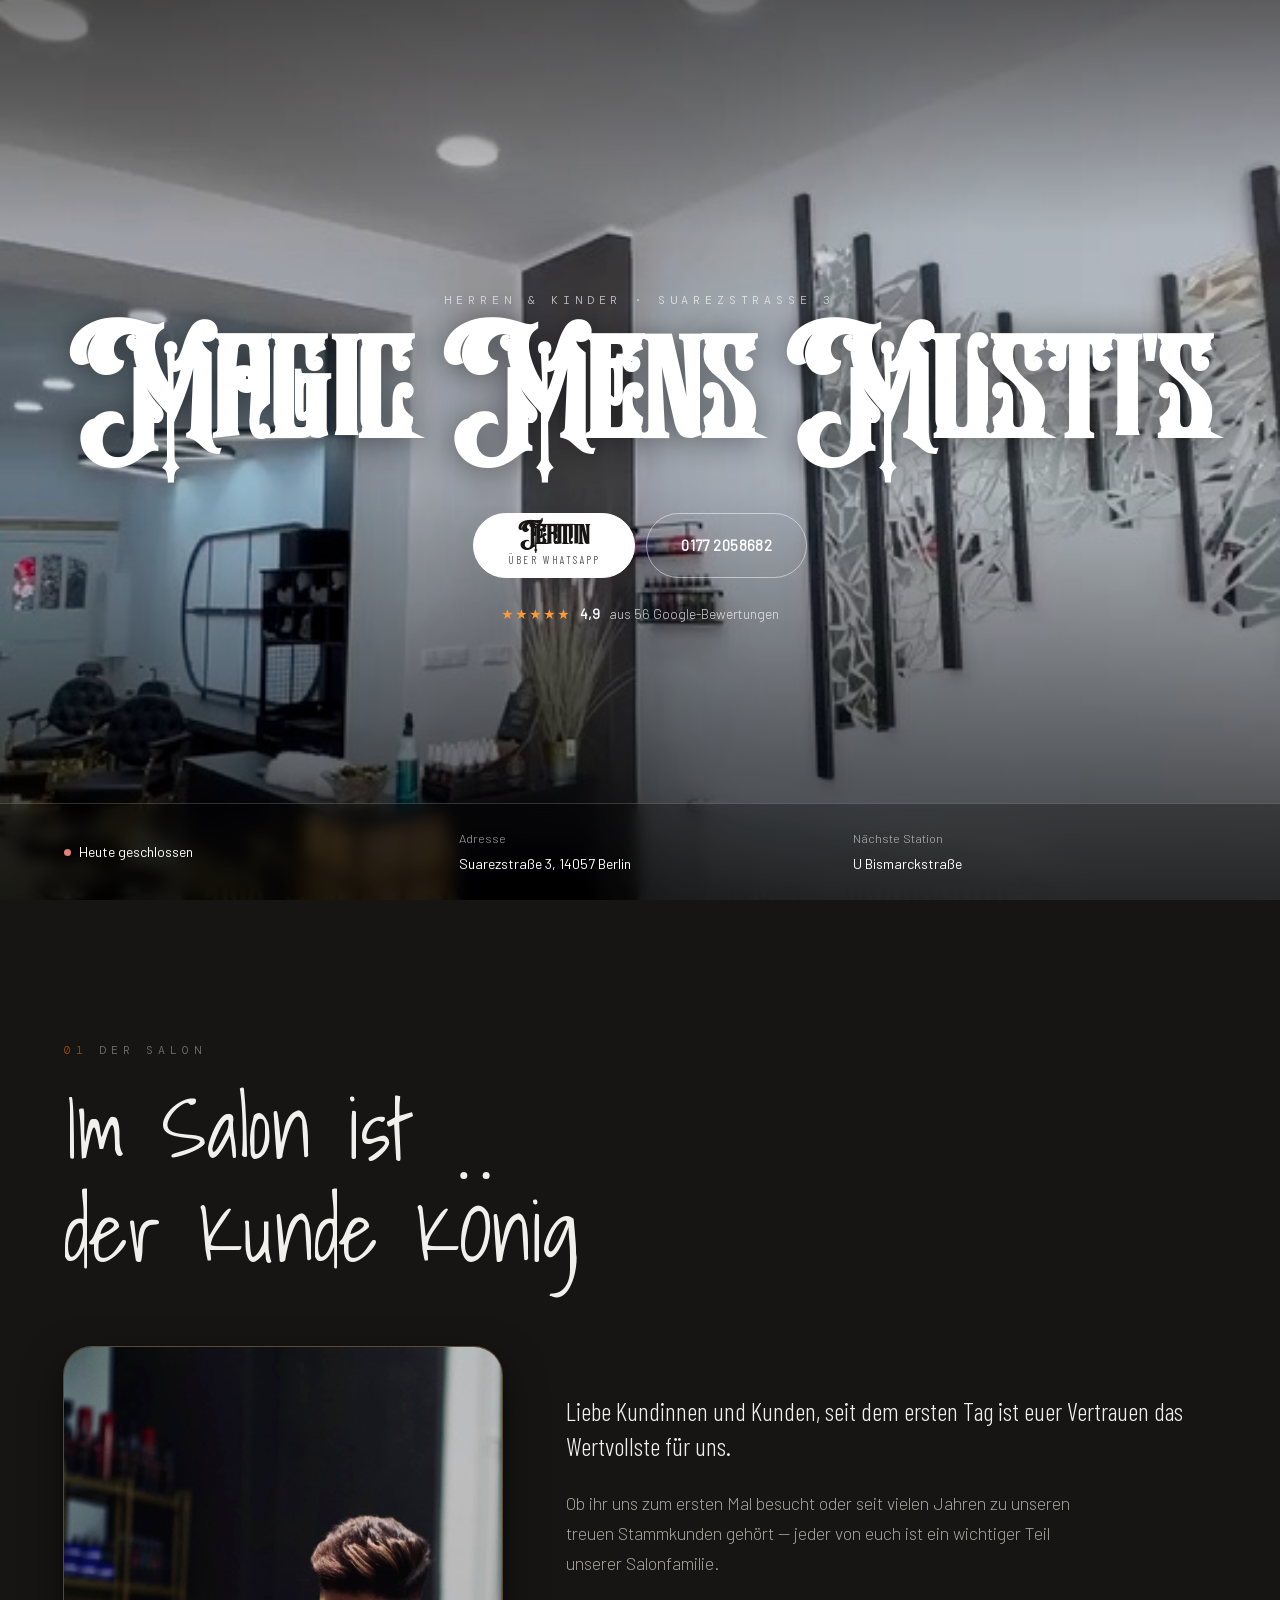
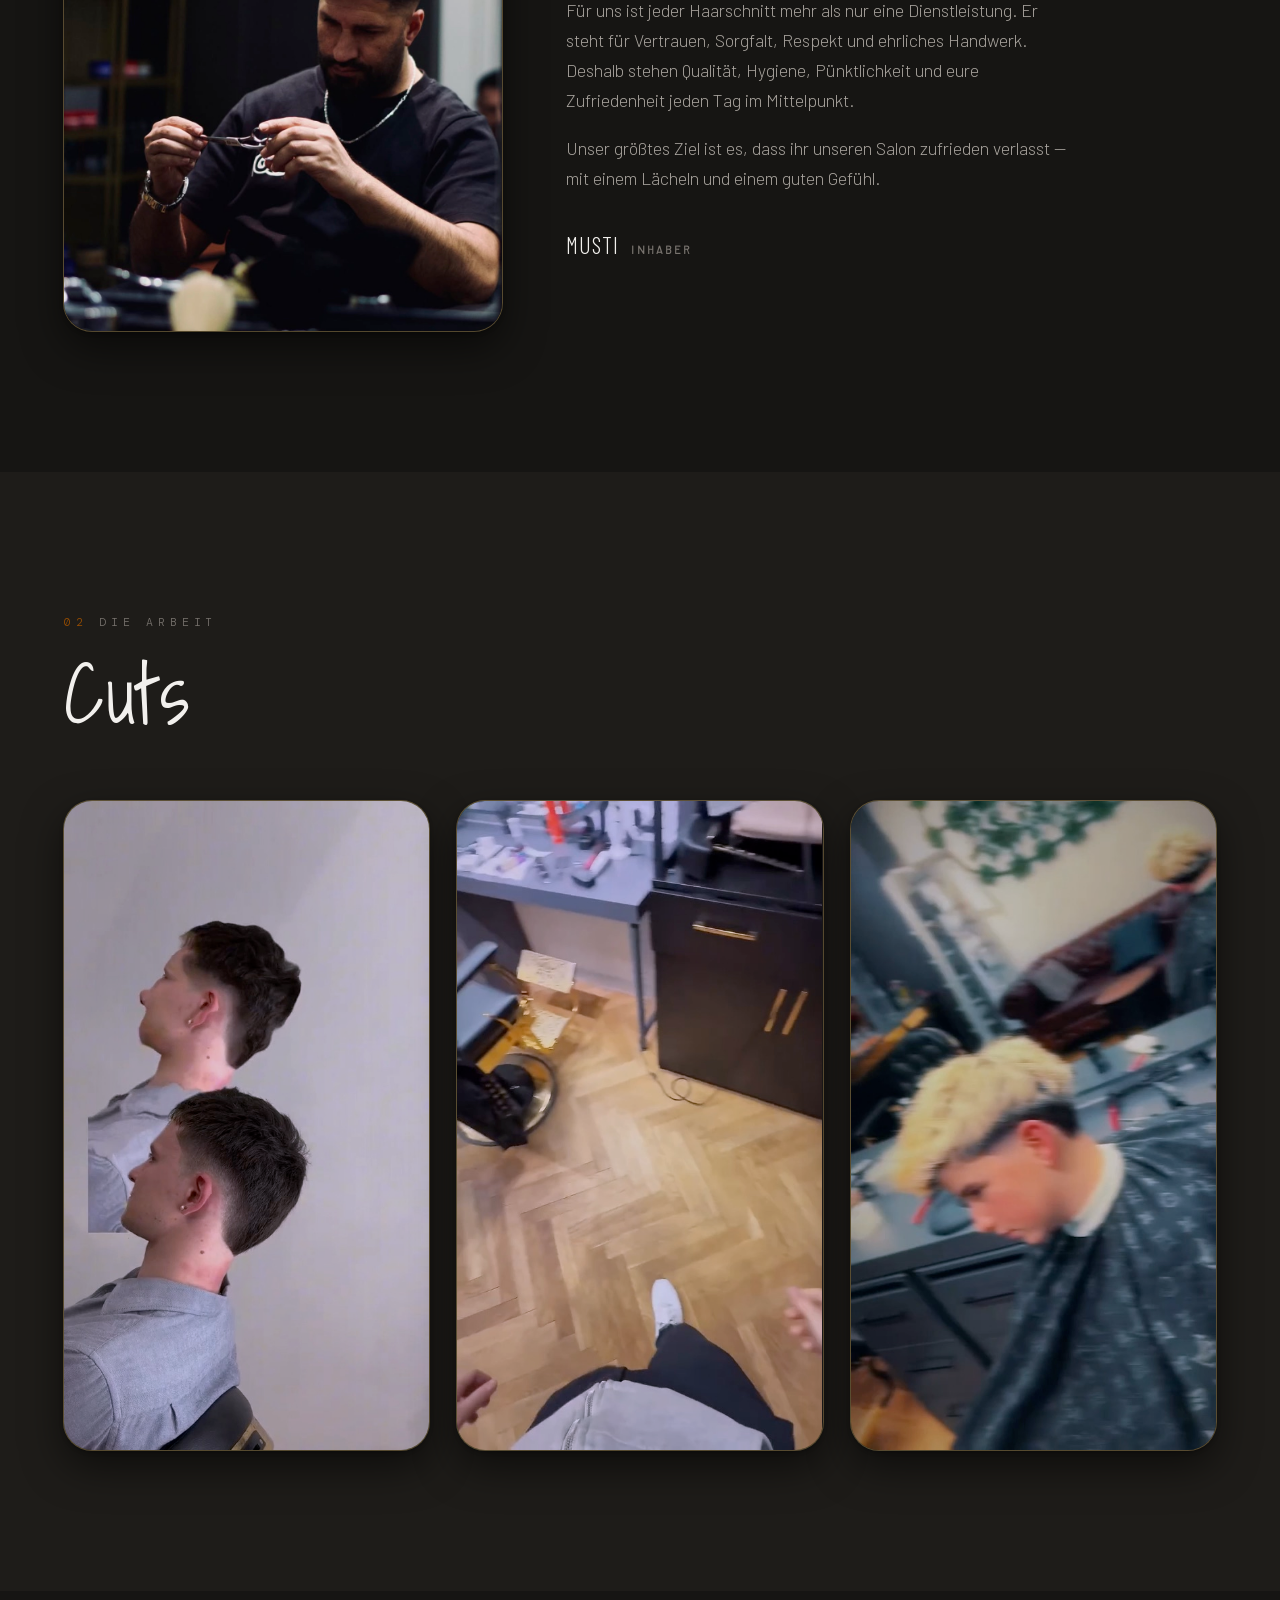
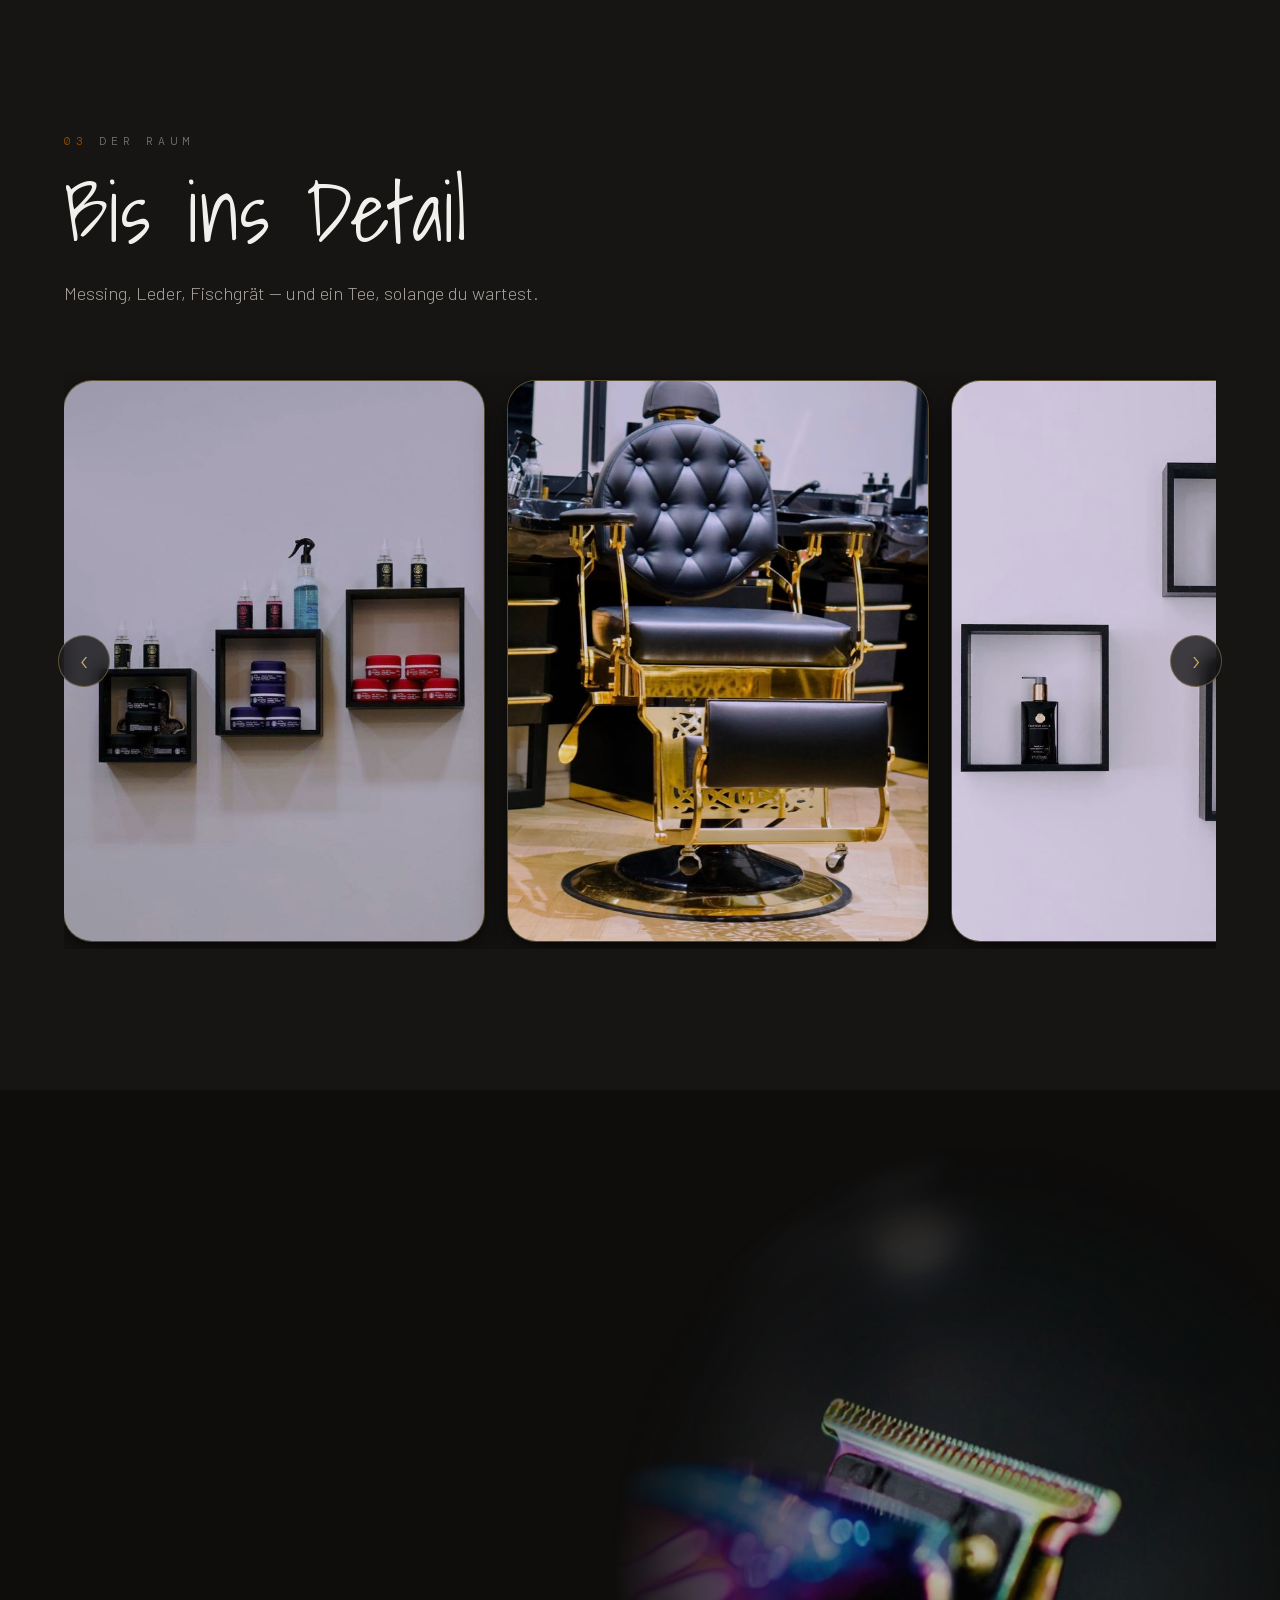
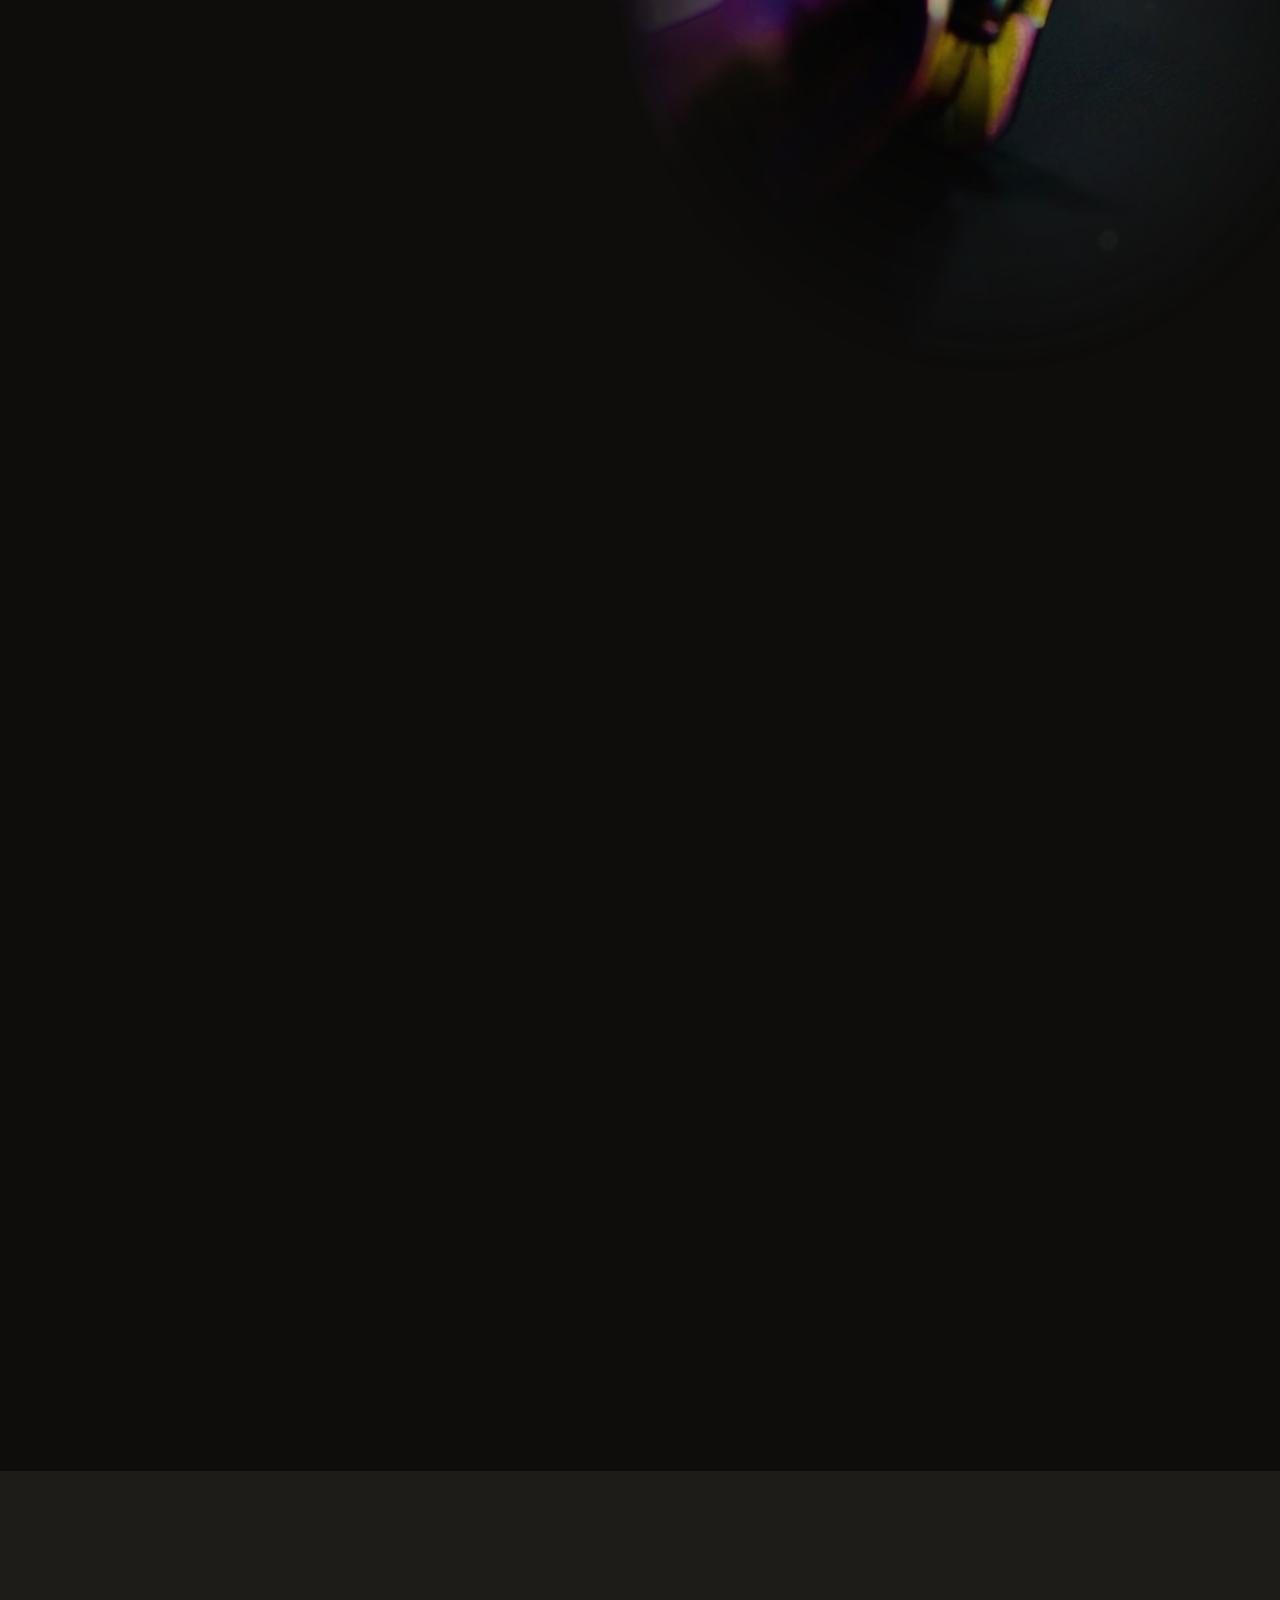
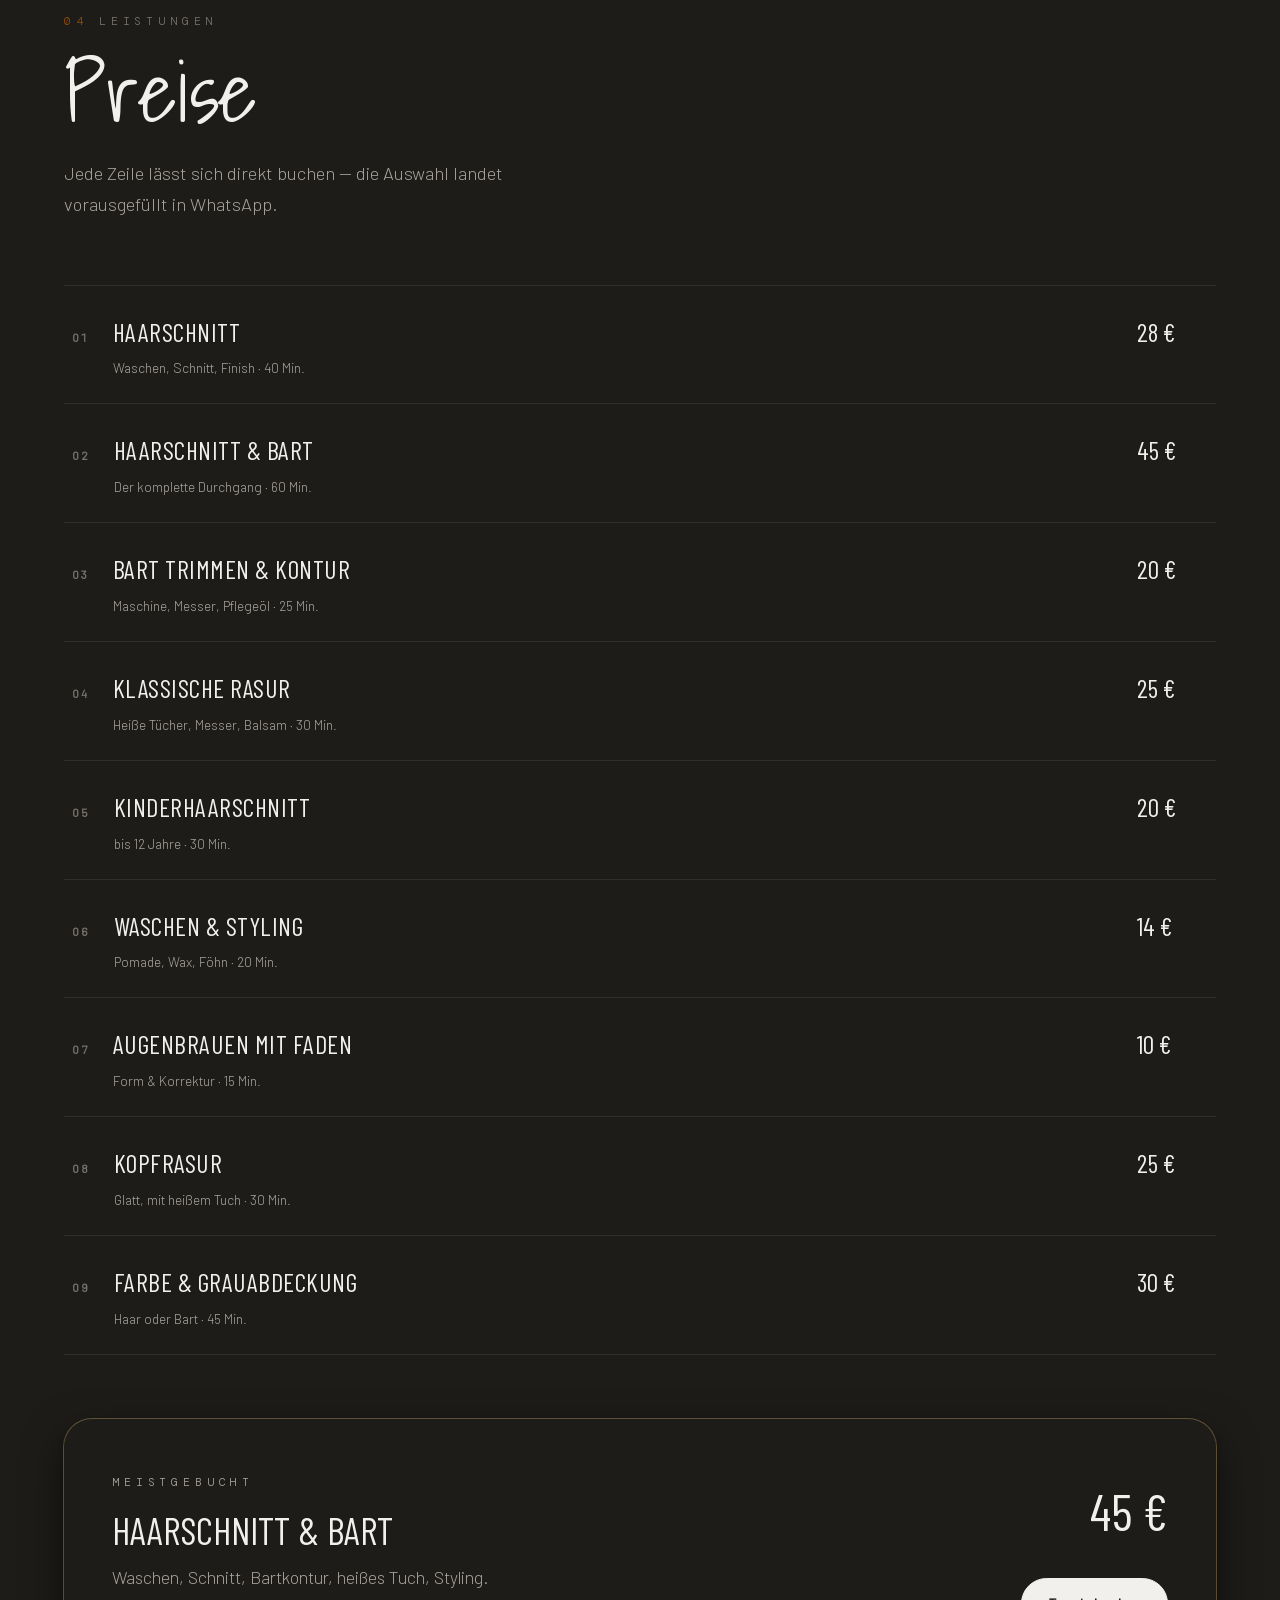
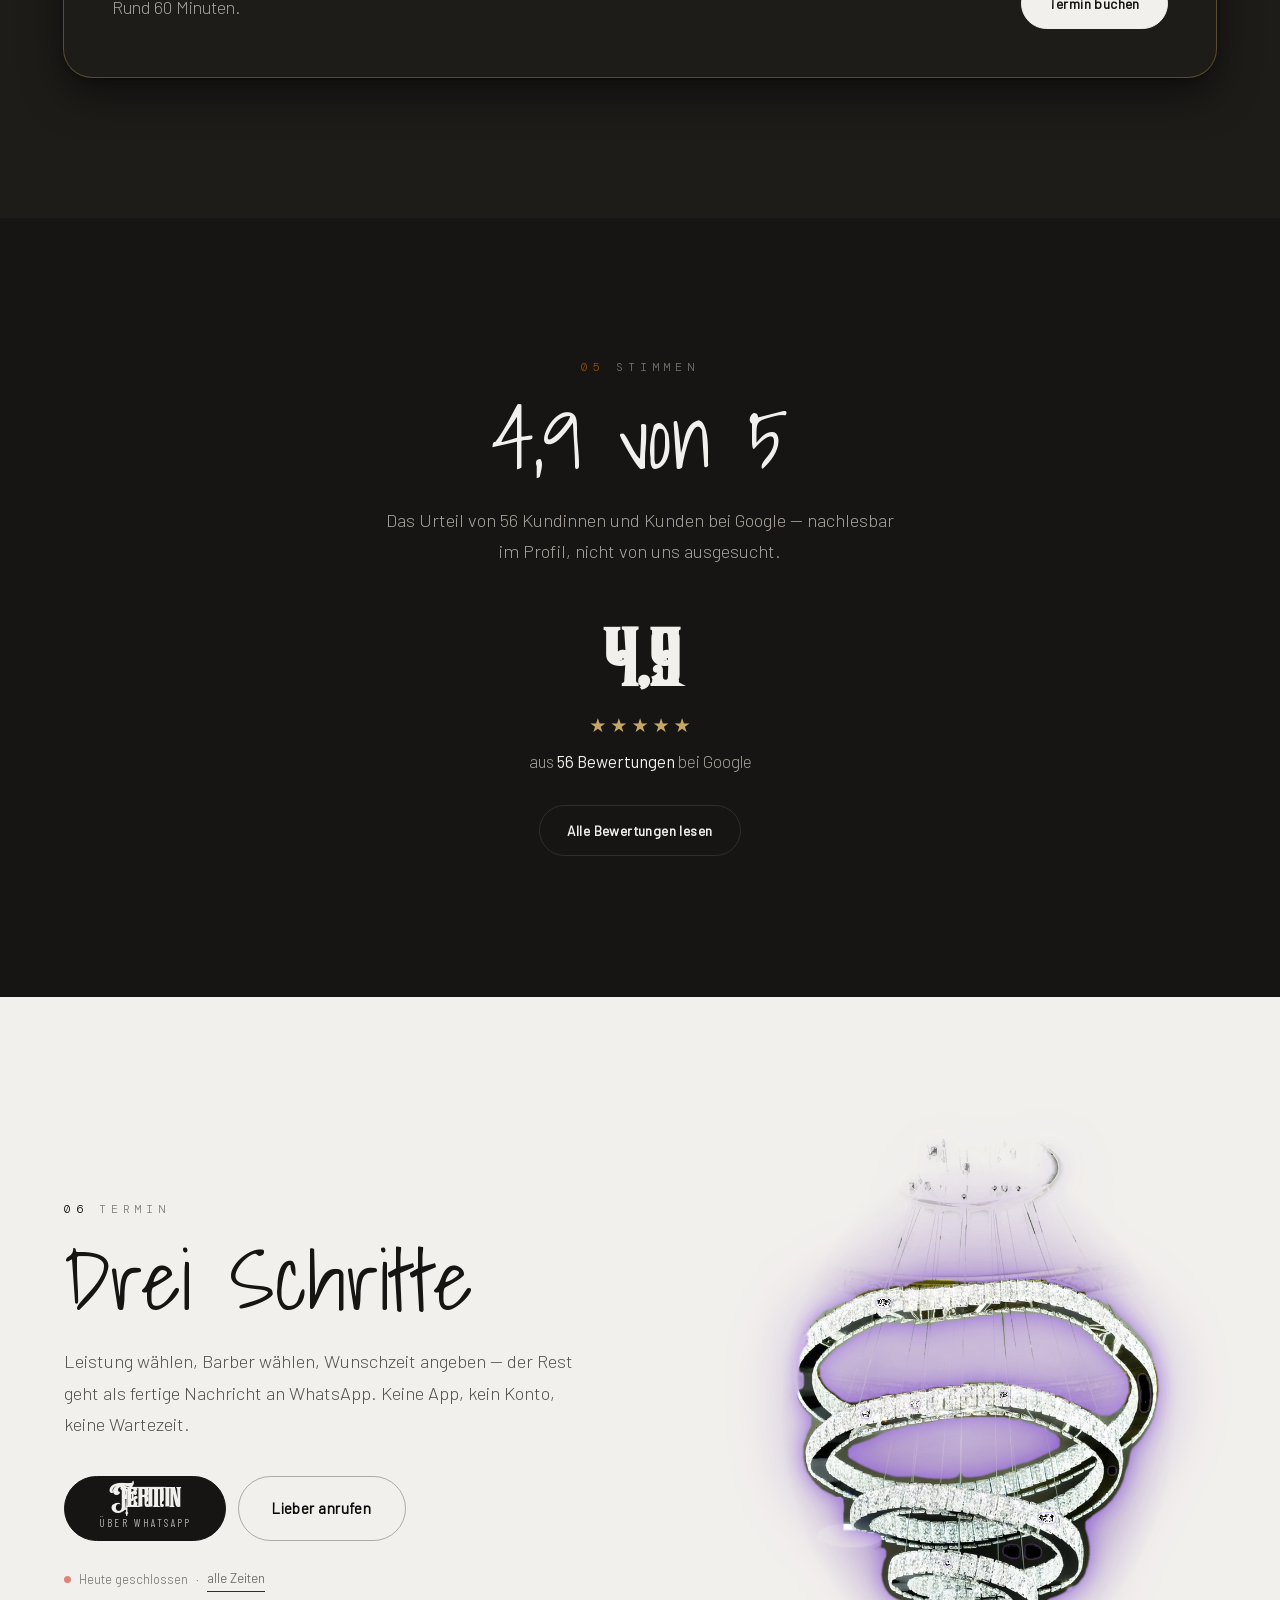
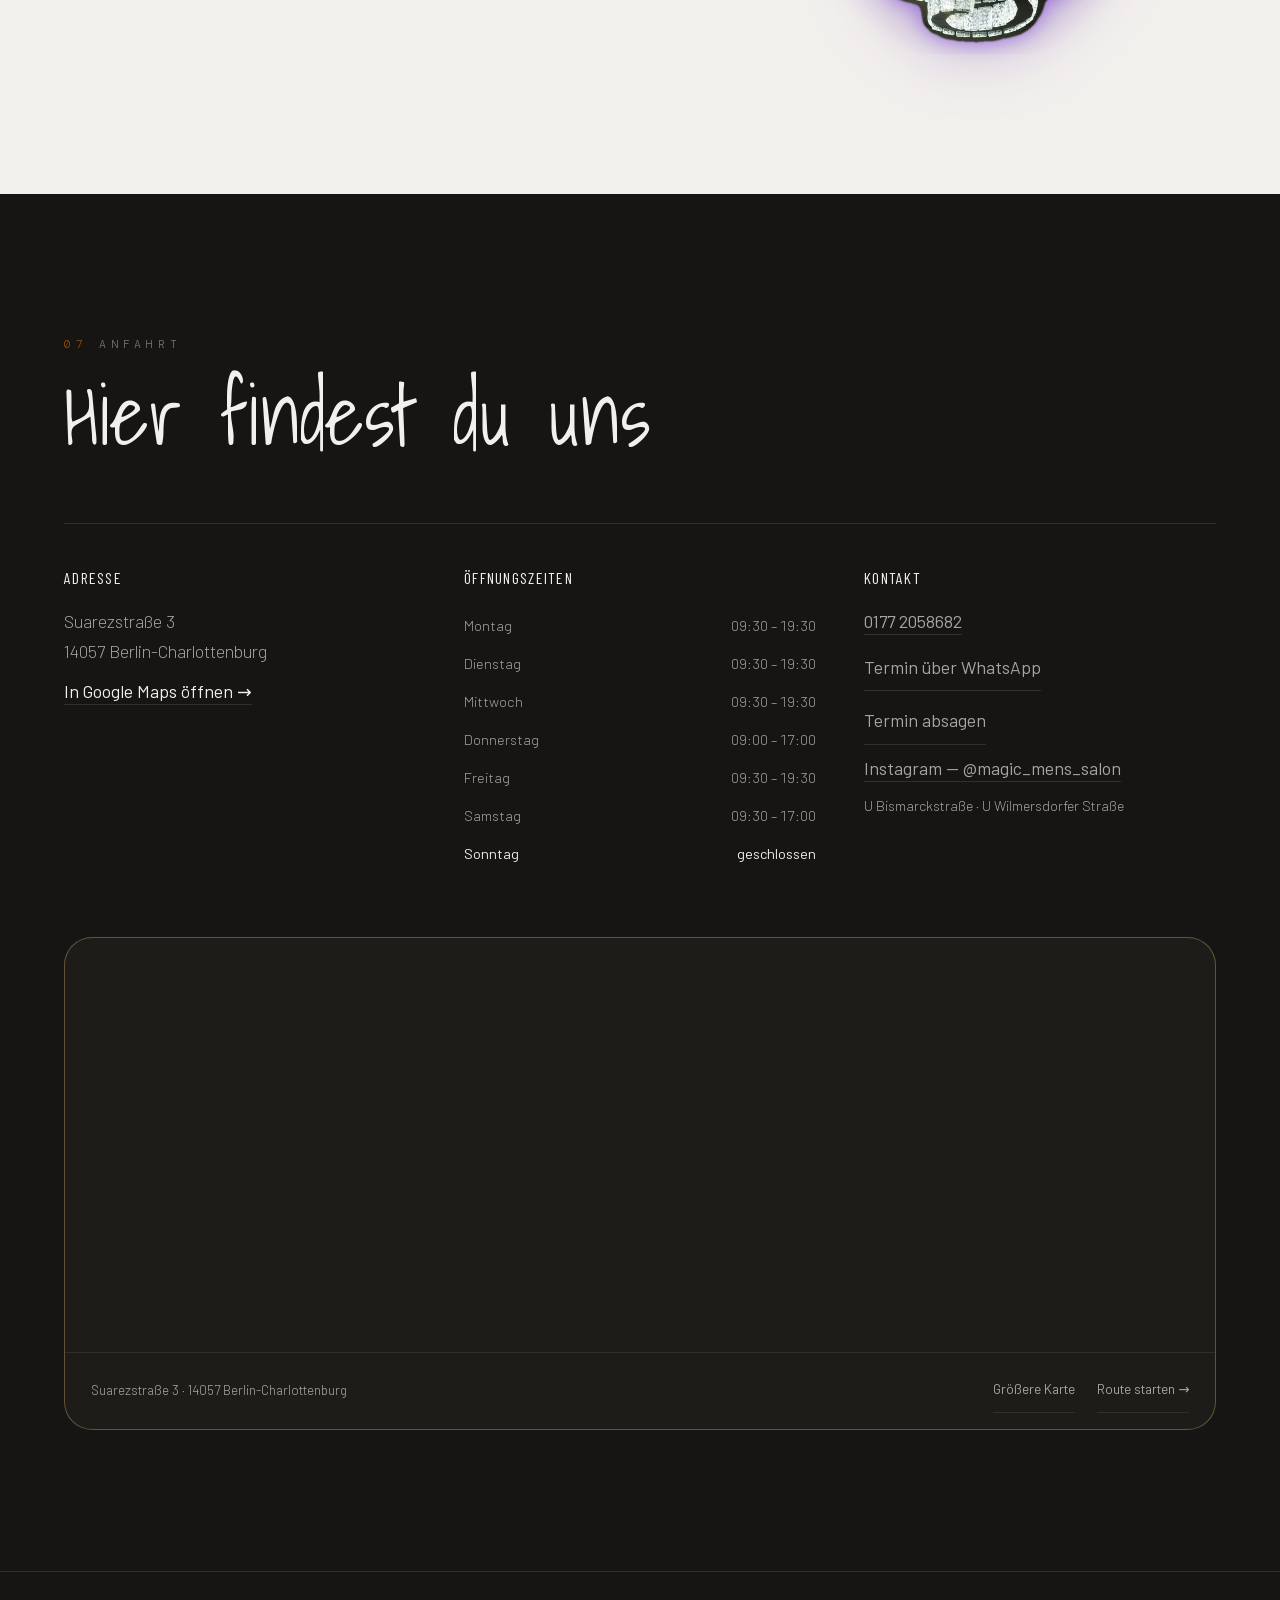
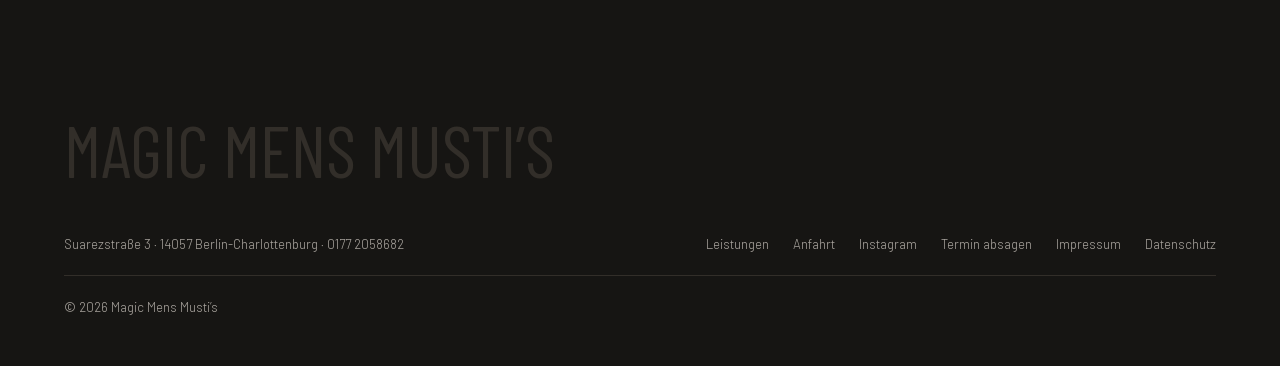
==== index.html @ e6904df5 "Stimmen: kaputtes div repariert, Bewertung kleiner und mittig Co-Authored-By: Claude Opus 5 <noreply" ====
<!DOCTYPE html>
<html lang="de">
<head>
<meta charset="utf-8">
<meta name="viewport" content="width=device-width, initial-scale=1, viewport-fit=cover">
<title>Magic Mens Musti's — Barbershop in Berlin-Charlottenburg | Haarschnitt, Bart, Rasur</title>
<meta name="description" content="Magic Mens Musti's, Suarezstraße 3 in Berlin-Charlottenburg. Haarschnitt, Bartpflege, klassische Rasur. 4,9 Sterne bei Google. Termin direkt über WhatsApp.">
<meta name="theme-color" content="#161513">

<meta property="og:type" content="business.business">
<meta property="og:locale" content="de_DE">
<meta property="og:title" content="Magic Mens Musti's — Barbershop in Berlin-Charlottenburg">
<meta property="og:description" content="Haarschnitt, Bart, Rasur. Suarezstraße 3, Charlottenburg. Termin über WhatsApp.">
<meta property="og:image" content="img/salon-02.jpg">
<meta name="twitter:card" content="summary_large_image">

<link rel="preload" as="image" href="img/poster-hero.jpg" fetchpriority="high">
<link rel="preload" as="font" type="font/woff2" href="fonts/barlow-300-latin.woff2" crossorigin>
<link rel="preload" as="font" type="font/woff2" href="fonts/shadows-into-light-400-latin.woff2" crossorigin>
<link rel="stylesheet" href="style.css">

<!--
  ══════════════════════════════════════════════════════════════════════
  ANPASSEN  →  alles Inhaltliche steckt gebündelt in  script.js  oben:
  · TEAM     — Mitarbeiter + WhatsApp-Nummern  (Kern der Terminbuchung)
  · SERVICES — Leistungen, Dauer, Preise
  · SHOP     — Adresse, Öffnungszeiten
  Verifiziert: Telefon 0177 2058682 · Suarezstraße 3, 14057 Berlin
  · Schließt laut Google um 19:30 · 4,9 ★ aus 56 Bewertungen
  ══════════════════════════════════════════════════════════════════════
-->
</head>
<body>
<a class="skip" href="#salon">Zum Inhalt springen</a>

<!-- ═══ HEADER ═══ -->
<header class="hdr" id="hdr">
  <a class="hdr__brand" href="#top" aria-label="Magic Mens Musti&rsquo;s — zum Seitenanfang">
    <img src="logo.png" alt="" width="685" height="201" fetchpriority="high" decoding="async">
  </a>
  <nav class="hdr__nav" aria-label="Hauptnavigation">
    <a href="#salon">Salon</a>
    <a href="#arbeit">Arbeit</a>
    <a href="#leistungen">Leistungen</a>
    <a href="#stimmen">Stimmen</a>
    <a href="#anfahrt">Anfahrt</a>
  </nav>
  <button class="btn btn--sm hdr__cta" data-book>Termin</button>
  <button class="burger" id="burger" aria-expanded="false" aria-controls="mnav" aria-label="Menü öffnen">
    <span></span><span></span>
  </button>
</header>

<!-- ═══ MOBILE NAV ═══ -->
<div class="mnav" id="mnav" hidden>
  <nav aria-label="Mobile Navigation">
    <a href="#salon"><i>01</i>Der Salon</a>
    <a href="#arbeit"><i>02</i>Die Arbeit</a>
    <a href="#raum"><i>03</i>Der Raum</a>
    <a href="#leistungen"><i>04</i>Leistungen</a>
    <a href="#stimmen"><i>05</i>Stimmen</a>
    <a href="#anfahrt"><i>06</i>Anfahrt</a>
  </nav>
  <div class="mnav__foot">
    <button class="btn btn--full btn--display" data-book><span class="btn__wort">Termin</span><span class="btn__sub">über WhatsApp</span></button>
    <p><a href="tel:+491772058682">0177 2058682</a> · Suarezstraße 3</p>
  </div>
</div>

<main id="top">

<!-- ══════════ HERO ══════════ -->
<section class="hero" id="hero">
  <div class="hero__txt">
    <!-- Das Schild sitzt jetzt oben links im Header. Die H1 steht in
         Kingstone gemischt gesetzt — der Schnitt hat echte Kleinbuchstaben. -->
    <p class="eyebrow">Herren &amp; Kinder · Suarezstraße 3</p>
    <h1 class="hero__h1">Magic Mens Musti's</h1>
    <div class="hero__cta">
      <button class="btn btn--lg btn--display" data-book><span class="btn__wort">Termin</span><span class="btn__sub">über WhatsApp</span></button>
      <a class="btn btn--ghost btn--lg" href="tel:+491772058682">0177 2058682</a>
    </div>
    <p class="proof">
      <span class="stars" aria-hidden="true">★★★★★</span>
      <strong>4,9</strong> aus 56 Google-Bewertungen
    </p>
  </div>

  <figure class="hero__media">
    <!-- Kein autoplay, kein preload im Markup: das Skript entscheidet nach
         Verbindungsqualität, ob das Video überhaupt geladen wird. Bis dahin
         steht das Standbild — das ist auf dem Handy sofort da. -->
    <video
      poster="img/poster-hero.jpg"
      muted loop playsinline preload="none" data-herovideo
      aria-label="Blick in den Salon: Messing, schwarze Fronten, Fischgrätboden">
      <source src="media/interieur.mp4" type="video/mp4">
    </video>
  </figure>

  <div class="hero__bar">
    <div class="bar__i">
      <span class="dot" data-status-dot></span>
      <strong data-status-text>Öffnungszeiten prüfen</strong>
    </div>
    <div class="bar__i"><span>Adresse</span><strong>Suarezstraße 3, 14057 Berlin</strong></div>
    <div class="bar__i"><span>Nächste Station</span><strong>U Bismarckstraße</strong></div>
  </div>
</section>

<!-- ══════════ 01 · DER SALON — Ansprache des Inhabers ══════════ -->
<section class="sec" id="salon">
  <div class="sec__head">
    <p class="eyebrow"><i>01</i> Der Salon</p>
    <h2 class="h2 h2--uml" aria-label="Im Salon ist der Kunde König">
      Im Salon ist<br>der Kunde K<span class="uml">O</span>nig
    </h2>
  </div>

  <div class="welcome">
    <figure class="welcome__img frame">
      <img src="img/musti.jpg" alt="Musti, Inhaber von Magic Mens Musti's, konzentriert bei der Arbeit" width="1087" height="1446" loading="lazy" decoding="async">
    </figure>

    <div class="welcome__txt">
      <p class="welcome__opener">
        Liebe Kundinnen und Kunden, seit dem ersten Tag ist euer Vertrauen
        das Wertvollste für uns.
      </p>
      <p>
        Ob ihr uns zum ersten Mal besucht oder seit vielen Jahren zu unseren treuen
        Stammkunden gehört — jeder von euch ist ein wichtiger Teil unserer Salonfamilie.
      </p>
      <p>
        Für uns ist jeder Haarschnitt mehr als nur eine Dienstleistung. Er steht für
        Vertrauen, Sorgfalt, Respekt und ehrliches Handwerk. Deshalb stehen Qualität,
        Hygiene, Pünktlichkeit und eure Zufriedenheit jeden Tag im Mittelpunkt.
      </p>
      <p>
        Unser größtes Ziel ist es, dass ihr unseren Salon zufrieden verlasst —
        mit einem Lächeln und einem guten Gefühl.
      </p>
      <p class="sign">Musti <span>Inhaber</span></p>
    </div>
  </div>
</section>

<!-- ══════════ 02 · DIE ARBEIT — Videos sprechen für sich ══════════ -->
<section class="sec sec--tint" id="arbeit">
  <div class="sec__head">
    <p class="eyebrow"><i>02</i> Die Arbeit</p>
    <h2 class="h2">Cuts</h2>
  </div>

  <div class="films">
    <figure class="film frame">
      <video poster="img/poster-cut1.jpg" muted loop playsinline preload="none" data-lazyvideo
             aria-label="Fertiger Schnitt, Seitenansicht">
        <source src="media/vidd1.mp4" type="video/mp4">
      </video>
    </figure>
    <figure class="film frame">
      <video poster="img/poster-cut2.jpg" muted loop playsinline preload="none" data-lazyvideo
             aria-label="Schnitt und Styling im Salon">
        <source src="media/musti-2.mp4" type="video/mp4">
      </video>
    </figure>
    <figure class="film frame">
      <video poster="img/poster-cut3.jpg" muted loop playsinline preload="none" data-lazyvideo
             aria-label="Blondierter Crop, fertig gestylt">
        <source src="media/work.mp4" type="video/mp4">
      </video>
    </figure>
  </div>
</section>

<!-- ══════════ 03 · DER RAUM — Bilder gesetzt, nicht gerastert ══════════ -->
<section class="sec" id="raum">
  <div class="sec__head">
    <p class="eyebrow"><i>03</i> Der Raum</p>
    <h2 class="h2">Bis ins Detail</h2>
    <p class="lead">Messing, Leder, Fischgrät — und ein Tee, solange du wartest.</p>
  </div>

  <!-- Karussell statt Collage: waagerecht, mit Scroll-Snap. Auf dem Handy
       wischt man einfach, am Rechner führen die beiden Pfeile. Die Technik
       ist natives Scrollen — kein Fremdcode, kein Ruckeln, und Tastatur
       sowie Trackpad funktionieren von allein. -->
  <div class="carousel">
    <div class="carousel__track" id="raumTrack" tabindex="0"
         role="group" aria-label="Bilder aus dem Salon, waagerecht scrollbar">
      <figure class="slide frame">
        <img src="img/regal-bunt-sm.jpg" data-full="img/regal-bunt.jpg" alt="Drei schwarze Wandregale mit Haarwachs in Rot, Violett und Schwarz" width="728" height="971" loading="lazy" decoding="async">
      </figure>
      <figure class="slide frame">
        <img src="img/stuhl-sm.jpg" data-full="img/stuhl.jpg" alt="Barberstuhl aus schwarzem Chesterfield-Leder auf poliertem Messinggestell" width="1066" height="1493" loading="lazy" decoding="async">
      </figure>
      <figure class="slide frame">
        <img src="img/regal-ruhig-sm.jpg" data-full="img/regal-ruhig.jpg" alt="Drei schwarze Wandregale mit je einem Pflegeprodukt vor weißer Wand" width="1100" height="1467" loading="lazy" decoding="async">
      </figure>
      <figure class="slide frame">
        <img src="img/lampe-sm.jpg" data-full="img/lampe.jpg" alt="Kristallleuchter in vier Ringen unter goldgerahmter Deckenrosette" width="1146" height="1461" loading="lazy" decoding="async">
      </figure>
      <figure class="slide frame">
        <img src="img/salon-02-sm.jpg" data-full="img/salon-02.jpg" alt="Der Salon in ganzer Länge: goldene Stühle, schwarze Fronten, Fischgrätboden" width="1812" height="909" loading="lazy" decoding="async">
      </figure>
      <figure class="slide frame">
        <img src="img/trimmer-sm.jpg" data-full="img/trimmer.jpg" alt="Trimmer in Regenbogen-Finish auf schwarzer Ablage" width="1142" height="1435" loading="lazy" decoding="async">
      </figure>
      <figure class="slide frame">
        <img src="img/cologne-sm.jpg" data-full="img/cologne.jpg" alt="Barber-Colognes in Reihe auf einem Messingregal" width="720" height="1122" loading="lazy" decoding="async">
      </figure>
      <figure class="slide frame">
        <img src="img/zubehoer-sm.jpg" data-full="img/zubehoer.jpg" alt="Schwarzer Raumduft Black Oudh auf dem Messingtresen" width="734" height="1120" loading="lazy" decoding="async">
      </figure>
    </div>
    <button class="carousel__nav carousel__nav--prev" data-slide="-1" aria-label="Vorheriges Bild">&#8249;</button>
    <button class="carousel__nav carousel__nav--next" data-slide="1" aria-label="Nächstes Bild">&#8250;</button>
  </div>
</section>

<!-- ══════════ SALONFAMILIE — Text scrollt über den Trimmer ══════════ -->
<section class="sec sec--schicht" id="familie" aria-label="Unsere Salonfamilie">
  <!-- Hintergrund-Ebene: bleibt stehen, der Text scrollt darüber.
       Erst der ganze Trimmer, weiter unten blendet die Nahaufnahme der
       Klinge ein. -->
  <div class="schicht" aria-hidden="true">
    <div class="schicht__bild" data-schicht>
      <img class="schicht__a" src="img/trimmer-sm.jpg" alt="" width="716" height="900" loading="lazy" decoding="async">
      <img class="schicht__b" src="img/trimmer2-sm.jpg" alt="" width="752" height="900" loading="lazy" decoding="async">
    </div>
  </div>
  <div class="familie">
    <p class="familie__satz" data-reveal>
      Ob ihr uns zum ersten Mal besucht oder seit vielen Jahren zu unseren
      treuen Stammkunden gehört — jeder von euch ist ein wichtiger Teil
      unserer Salonfamilie.
    </p>
    <p class="familie__satz" data-reveal>
      Für uns ist jeder Haarschnitt mehr als nur eine Dienstleistung. Er steht
      für Vertrauen, Sorgfalt, Respekt und ehrliches Handwerk. Deshalb stehen
      Qualität, Hygiene, Pünktlichkeit und eure Zufriedenheit jeden Tag im
      Mittelpunkt.
    </p>
    <p class="familie__satz familie__satz--schluss" data-reveal>
      Unser größtes Ziel ist es, dass ihr unseren Salon zufrieden verlasst —
      <em>mit einem Lächeln und einem guten Gefühl.</em>
    </p>
  </div>
</section>

<!-- ══════════ 04 · LEISTUNGEN & PREISE ══════════ -->
<section class="sec sec--tint" id="leistungen">
  <div class="sec__head">
    <p class="eyebrow"><i>04</i> Leistungen</p>
    <h2 class="h2">Preise</h2>
    <p class="lead">
      Jede Zeile lässt sich direkt buchen — die Auswahl landet vorausgefüllt in WhatsApp.
      <!-- [ANPASSEN] Preise + Dauer in script.js → SERVICES abgleichen -->
    </p>
  </div>

  <ol class="price" id="priceList"><!-- aus script.js → SERVICES --></ol>

  <div class="combo frame">
    <div class="combo__txt">
      <p class="eyebrow">Meistgebucht</p>
      <h3 class="combo__t">Haarschnitt &amp; Bart</h3>
      <p>Waschen, Schnitt, Bartkontur, heißes Tuch, Styling. Rund 60 Minuten.</p>
    </div>
    <div class="combo__side">
      <span class="combo__p">45&nbsp;€</span>
      <button class="btn" data-book data-service="kombi">Termin buchen</button>
    </div>
  </div>
</section>

<!-- ══════════ 05 · STIMMEN ══════════ -->
<section class="sec" id="stimmen">
  <div class="sec__head">
    <p class="eyebrow"><i>05</i> Stimmen</p>
    <h2 class="h2">4,9 von 5</h2>
    <p class="lead">
      Das Urteil von 56 Kundinnen und Kunden bei Google — nachlesbar
      im Profil, nicht von uns ausgesucht.
    </p>
  </div>

  <!-- Die Zitate standen hier als Platzhalter und waren erfunden. Raus,
       bis echte Rezensionen vorliegen. Bis dahin trägt die Sektion die
       nachprüfbare Bewertung und führt direkt zum Google-Profil.
       [ANPASSEN] Drei echte Rezensionen mit Vornamen einsetzen. -->
  <div class="rating">
    <p class="rating__zahl">4,9</p>
    <p class="rating__sterne" aria-hidden="true">★★★★★</p>
    <p class="rating__text">
      aus <strong>56 Bewertungen</strong> bei Google
    </p>
    <a class="btn btn--ghost" target="_blank" rel="noopener"
       href="https://www.google.com/maps/search/?api=1&amp;query=Magic+Mens+Musti%27s+Suarezstra%C3%9Fe+3+Berlin">
      Alle Bewertungen lesen
    </a>
  </div>
</section>

<!-- ══════════ 06 · TERMIN ══════════ -->
<section class="sec sec--dark" id="termin">
  <div class="cta cta--kron">
    <div class="cta__text">
      <p class="eyebrow"><i>06</i> Termin</p>
      <h2 class="h2">Drei Schritte</h2>
      <p class="lead">
        Leistung wählen, Barber wählen, Wunschzeit angeben — der Rest geht als fertige
        Nachricht an WhatsApp. Keine App, kein Konto, keine Wartezeit.
      </p>
      <div class="cta__row">
        <button class="btn btn--light btn--lg btn--display" data-book><span class="btn__wort">Termin</span><span class="btn__sub">über WhatsApp</span></button>
        <a class="btn btn--ghost btn--lg" href="tel:+491772058682">Lieber anrufen</a>
      </div>
      <p class="cta__fine">
        <span class="dot" data-status-dot></span>
        <span data-status-text>Öffnungszeiten prüfen</span> · <a class="link" href="#anfahrt">alle Zeiten</a>
      </p>
    </div>
    <figure class="kron" aria-hidden="true">
      <div class="kron__dreh">
        <img class="kron__raum" src="img/kronleuchter-raum.webp" alt="" width="720" height="928" loading="lazy" decoding="async">
        <img class="kron__licht" src="img/kronleuchter.webp" alt="" width="720" height="928" loading="lazy" decoding="async">
      </div>
    </figure>
  </div>
</section>

<!-- ══════════ 07 · ANFAHRT ══════════ -->
<section class="sec" id="anfahrt">
  <div class="sec__head">
    <p class="eyebrow"><i>07</i> Anfahrt</p>
    <h2 class="h2">Hier findest du uns</h2>
  </div>

  <div class="loc">
    <div class="loc__col">
      <h3>Adresse</h3>
      <p>Suarezstraße 3<br>14057 Berlin-Charlottenburg</p>
      <a class="link" href="https://www.google.com/maps/search/?api=1&amp;query=Magic+Mens+Musti%27s+Suarezstra%C3%9Fe+3+Berlin" target="_blank" rel="noopener">In Google Maps öffnen →</a>
    </div>
    <div class="loc__col">
      <h3>Öffnungszeiten</h3>
      <table class="hours" id="hours"><tbody><!-- aus script.js → SHOP.hours --></tbody></table>
    </div>
    <div class="loc__col">
      <h3>Kontakt</h3>
      <p><a class="link" href="tel:+491772058682">0177 2058682</a></p>
      <p><button class="link link--btn" data-book>Termin über WhatsApp</button></p>
      <p><button class="link link--btn" data-storno>Termin absagen</button></p>
      <p>
        <a class="link" href="https://www.instagram.com/magic_mens_salon/"
           target="_blank" rel="noopener">Instagram &mdash; @magic_mens_salon</a>
      </p>
      <p class="muted">U Bismarckstraße · U Wilmersdorfer Straße</p>
    </div>
  </div>

  <!-- Eingebettete Karte, zoom- und verschiebbar. Bewusst OpenStreetMap
       statt Google Maps: die Kacheln kommen von der OpenStreetMap
       Foundation, nicht von einem Werbekonzern. Trotzdem ist es ein
       fremder Server — das steht so in der Datenschutzerklärung.
       Koordinaten über Nominatim geprüft; der Salon ist dort selbst
       eingetragen. -->
  <figure class="map">
    <iframe
      title="Karte mit dem Standort von Magic Mens Musti&rsquo;s, Suarezstraße 3 — zoombar"
      src="https://www.openstreetmap.org/export/embed.html?bbox=13.2911617%2C52.5076466%2C13.3021617%2C52.5126466&amp;layer=mapnik&amp;marker=52.5101466%2C13.2966617"
      loading="lazy" referrerpolicy="no-referrer"></iframe>
    <figcaption class="map__fuss">
      <span>Suarezstraße 3 · 14057 Berlin-Charlottenburg</span>
      <a class="link" href="https://www.openstreetmap.org/?mlat=52.5101466&amp;mlon=13.2966617#map=17/52.5101466/13.2966617"
         target="_blank" rel="noopener">Größere Karte</a>
      <a class="link" href="https://www.google.com/maps/dir/?api=1&amp;destination=52.5101466,13.2966617"
         target="_blank" rel="noopener">Route starten →</a>
    </figcaption>
  </figure>
</section>

</main>

<!-- ═══ FOOTER ═══ -->
<footer class="ftr">
  <p class="ftr__mark">Magic Mens Musti&rsquo;s</p>
  <div class="ftr__grid">
    <p>Suarezstraße 3 · 14057 Berlin-Charlottenburg · <a href="tel:+491772058682">0177 2058682</a></p>
    <nav class="ftr__nav" aria-label="Fußzeile">
      <a href="#leistungen">Leistungen</a>
      <a href="#anfahrt">Anfahrt</a>
      <a href="https://www.instagram.com/magic_mens_salon/" target="_blank" rel="noopener">Instagram</a>
      <button class="ftr__storno" data-storno>Termin absagen</button>
      <a href="impressum.html">Impressum</a>
      <a href="datenschutz.html">Datenschutz</a>
    </nav>
    <p class="ftr__cr">© <span data-year>2026</span> Magic Mens Musti&rsquo;s</p>
  </div>
</footer>

<!-- ═══ STICKY BOOKING BAR (mobil) ═══ -->
<div class="bookbar">
  <a class="bookbar__tel" href="tel:+491772058682" aria-label="Anrufen">
    <svg viewBox="0 0 24 24" aria-hidden="true"><path d="M6.6 10.8a15 15 0 0 0 6.6 6.6l2.2-2.2a1 1 0 0 1 1-.25 11.4 11.4 0 0 0 3.6.57 1 1 0 0 1 1 1V20a1 1 0 0 1-1 1A17 17 0 0 1 3 4a1 1 0 0 1 1-1h3.5a1 1 0 0 1 1 1 11.4 11.4 0 0 0 .57 3.6 1 1 0 0 1-.25 1z"/></svg>
  </a>
  <button class="bookbar__cta btn--display" data-book><span class="btn__wort">Termin</span><span class="btn__sub">über WhatsApp</span></button>
</div>

<!-- ═══ BUCHUNGS-DIALOG ═══ -->
<dialog class="bk" id="bk" aria-labelledby="bkTitle">
  <form method="dialog" class="bk__x"><button aria-label="Schließen">&times;</button></form>

  <div class="bk__head">
    <p class="eyebrow">Termin</p>
    <h2 id="bkTitle" class="bk__title">Über WhatsApp buchen</h2>
    <ol class="bk__steps" aria-hidden="true">
      <li data-step="1">Leistung</li>
      <li data-step="2">Barber</li>
      <li data-step="3">Zeit</li>
    </ol>
  </div>

  <div class="bk__body">
    <fieldset class="bk__pane" data-pane="1">
      <legend>Welche Leistung?</legend>
      <div class="bk__opts" id="bkServices"></div>
    </fieldset>

    <fieldset class="bk__pane" data-pane="2" hidden>
      <legend>Bei wem?</legend>
      <div class="bk__opts bk__opts--team" id="bkTeam"></div>
    </fieldset>

    <fieldset class="bk__pane" data-pane="3" hidden>
      <legend>Wann passt es dir?</legend>
      <div class="bk__grid">
        <label class="fld"><span>Wunschtag</span><input type="date" id="bkDate" required></label>
        <label class="fld"><span>Uhrzeit</span><input type="time" id="bkTime" step="900" value="15:00" required></label>
      </div>
      <label class="fld"><span>Dein Name</span><input type="text" id="bkName" autocomplete="name" placeholder="Vorname genügt" required></label>
      <label class="fld"><span>Anmerkung <em>(optional)</em></span><textarea id="bkNote" rows="2" placeholder="z. B. Fade an den Seiten, oben länger"></textarea></label>
      <p class="bk__hint">Der Wunschtermin ist eine Anfrage — dein Barber bestätigt direkt in WhatsApp.</p>
    </fieldset>

    <!-- Absage: eigener Weg, gleicher Kanal. Erreichbar über den Link im Fuß
         des Dialogs sowie über „Termin absagen" in der Anfahrt und im Footer. -->
    <fieldset class="bk__pane" data-pane="storno" hidden>
      <legend>Termin absagen</legend>
      <div class="bk__grid">
        <label class="fld"><span>Tag des Termins</span><input type="date" id="stoDate"></label>
        <label class="fld"><span>Uhrzeit</span><input type="time" id="stoTime" step="900"></label>
      </div>
      <label class="fld"><span>Dein Name</span><input type="text" id="stoName" autocomplete="name" placeholder="Vorname genügt"></label>
      <p class="bk__hint">
        Bitte sag so früh wie möglich Bescheid — dann kann der Platz an
        jemand anderen gehen. Die Absage geht als fertige Nachricht raus.
      </p>
    </fieldset>
  </div>

  <div class="bk__foot">
    <p class="bk__sum" id="bkSum"></p>
    <p class="bk__storno"><button type="button" id="bkStornoLink">Termin absagen</button></p>
    <div class="bk__nav">
      <button class="btn btn--ghost" id="bkBack" hidden>Zurück</button>
      <button class="btn" id="bkNext">Weiter</button>
      <a class="btn btn--wa" id="bkStoSend" href="#" target="_blank" rel="noopener" hidden>
        <svg viewBox="0 0 24 24" aria-hidden="true"><path d="M12 2a10 10 0 0 0-8.6 15.1L2 22l5-1.3A10 10 0 1 0 12 2m0 2a8 8 0 1 1-4.1 14.9l-.3-.2-2.6.7.7-2.5-.2-.3A8 8 0 0 1 12 4m-3.4 4c-.2 0-.5.1-.7.4-.2.3-.8.8-.8 2s.8 2.3.9 2.4c.1.2 1.6 2.6 4 3.5 1.9.8 2.3.6 2.8.6.4 0 1.4-.6 1.6-1.1.2-.6.2-1 .1-1.1l-.6-.3-1.4-.7c-.2-.1-.4-.1-.5.1l-.7.9c-.1.2-.3.2-.5.1-.2-.1-1-.4-1.9-1.2-.7-.6-1.2-1.4-1.3-1.6-.1-.2 0-.4.1-.5l.4-.5.3-.5v-.4l-.7-1.7c-.2-.4-.4-.4-.5-.4z"/></svg>
        Absage senden
      </a>
      <a class="btn btn--wa" id="bkSend" href="#" target="_blank" rel="noopener" hidden>
        <svg viewBox="0 0 24 24" aria-hidden="true"><path d="M12 2a10 10 0 0 0-8.6 15.1L2 22l5-1.3A10 10 0 1 0 12 2m0 2a8 8 0 1 1-4.1 14.9l-.3-.2-2.6.7.7-2.5-.2-.3A8 8 0 0 1 12 4m-3.4 4c-.2 0-.5.1-.7.4-.2.3-.8.8-.8 2s.8 2.3.9 2.4c.1.2 1.6 2.6 4 3.5 1.9.8 2.3.6 2.8.6.4 0 1.4-.6 1.6-1.1.2-.6.2-1 .1-1.1l-.6-.3-1.4-.7c-.2-.1-.4-.1-.5.1l-.7.9c-.1.2-.3.2-.5.1-.2-.1-1-.4-1.9-1.2-.7-.6-1.2-1.4-1.3-1.6-.1-.2 0-.4.1-.5l.4-.5.3-.5v-.4l-.7-1.7c-.2-.4-.4-.4-.5-.4z"/></svg>
        In WhatsApp senden
      </a>
    </div>
  </div>
</dialog>

<!-- ═══ LIGHTBOX ═══ -->
<div class="lb" id="lb" hidden>
  <button class="lb__x" id="lbClose" aria-label="Schließen">&times;</button>
  <button class="lb__nav lb__nav--p" id="lbPrev" aria-label="Vorheriges Bild">&#8249;</button>
  <img id="lbImg" src="" alt="">
  <button class="lb__nav lb__nav--n" id="lbNext" aria-label="Nächstes Bild">&#8250;</button>
</div>

<script type="application/ld+json">
{
  "@context": "https://schema.org",
  "@type": "HairSalon",
  "name": "Magic Mens Musti's",
  "description": "Herrenfriseur und Barbershop in Berlin-Charlottenburg: Haarschnitt, Bartpflege, klassische Rasur.",
  "image": "img/salon-02.jpg",
  "telephone": "+49 177 2058682",
  "priceRange": "€€",
  "currenciesAccepted": "EUR",
  "address": {
    "@type": "PostalAddress",
    "streetAddress": "Suarezstraße 3",
    "postalCode": "14057",
    "addressLocality": "Berlin",
    "addressRegion": "Berlin",
    "addressCountry": "DE"
  },
  "geo": { "@type": "GeoCoordinates", "latitude": 52.5101466, "longitude": 13.2966617 },
  "sameAs": ["https://www.instagram.com/magic_mens_salon/"],
  "aggregateRating": { "@type": "AggregateRating", "ratingValue": "4.9", "reviewCount": "56" },
  "openingHoursSpecification": [
    { "@type": "OpeningHoursSpecification", "dayOfWeek": ["Monday","Tuesday","Wednesday","Friday"], "opens": "09:30", "closes": "19:30" },
    { "@type": "OpeningHoursSpecification", "dayOfWeek": "Thursday", "opens": "09:00", "closes": "17:00" },
    { "@type": "OpeningHoursSpecification", "dayOfWeek": "Saturday", "opens": "09:30", "closes": "17:00" }
  ]
}
</script>
<!-- Lenis: weiches Scrollen. Selbst gehostet, nicht vom CDN — wie die
     Schriften auch, damit keine Verbindung nach außen entsteht. -->
<script src="vendor/lenis.min.js" defer></script>
<script src="script.js" defer></script>
</body>
</html>
---- style.css ----
/* ══════════════════════════════════════════════════════════════════════
   MAGIC MENS MUSTI'S — hell, ruhig, schwarz auf weiß
   Titel: Oswald (versal, kondensiert) · Text: Montserrat
   Bilder: gerundet, mit Rand und weichem Schatten hervorgehoben
   ══════════════════════════════════════════════════════════════════════ */

/* ── Textschriften, selbst gehostet ─────────────────────────────────────
   Schriftfamilie wie auf mrfox030.netlify.app: Barlow für den Fließtext,
   Barlow Condensed für Labels, Shadows Into Light für die Sektionstitel,
   DM Mono für Mikro-Beschriftungen. Kingstone bleibt die Displayschrift.
   Bewusst KEIN Google-Fonts-CDN — das überträgt die IP des Besuchers an
   Google (DSGVO, LG München I, 3 O 17493/20). Nur latin + latin-ext.
   ──────────────────────────────────────────────────────────────────── */
/* Montserrat — nur für den Salonfamilie-Text. Variable Schrift, die Datei
   deckt alle Stärken ab (100–900). */
@font-face{
  font-family:"Montserrat"; font-style:normal; font-weight:100 900; font-display:swap;
  src:url("fonts/montserrat-600-latin-ext.woff2") format("woff2");
  unicode-range:U+0100-02BA, U+02BD-02C5, U+02C7-02CC, U+02CE-02D7, U+02DD-02FF, U+0304, U+0308, U+0329, U+1D00-1DBF, U+1E00-1E9F, U+1EF2-1EFF, U+2020, U+20A0-20AB, U+20AD-20C0, U+2113, U+2C60-2C7F, U+A720-A7FF;
}
@font-face{
  font-family:"Montserrat"; font-style:normal; font-weight:100 900; font-display:swap;
  src:url("fonts/montserrat-600-latin.woff2") format("woff2");
  unicode-range:U+0000-00FF, U+0131, U+0152-0153, U+02BB-02BC, U+02C6, U+02DA, U+02DC, U+0304, U+0308, U+0329, U+2000-206F, U+20AC, U+2122, U+2191, U+2193, U+2212, U+2215, U+FEFF, U+FFFD;
}
@font-face{
  font-family:"Barlow"; font-style:normal; font-weight:300; font-display:swap;
  src:url("fonts/barlow-300-latin-ext.woff2") format("woff2");
  unicode-range:U+0100-02BA, U+02BD-02C5, U+02C7-02CC, U+02CE-02D7, U+02DD-02FF, U+0304, U+0308, U+0329, U+1D00-1DBF, U+1E00-1E9F, U+1EF2-1EFF, U+2020, U+20A0-20AB, U+20AD-20C0, U+2113, U+2C60-2C7F, U+A720-A7FF;
}
@font-face{
  font-family:"Barlow"; font-style:normal; font-weight:300; font-display:swap;
  src:url("fonts/barlow-300-latin.woff2") format("woff2");
  unicode-range:U+0000-00FF, U+0131, U+0152-0153, U+02BB-02BC, U+02C6, U+02DA, U+02DC, U+0304, U+0308, U+0329, U+2000-206F, U+20AC, U+2122, U+2191, U+2193, U+2212, U+2215, U+FEFF, U+FFFD;
}
@font-face{
  font-family:"Barlow"; font-style:normal; font-weight:400; font-display:swap;
  src:url("fonts/barlow-400-latin-ext.woff2") format("woff2");
  unicode-range:U+0100-02BA, U+02BD-02C5, U+02C7-02CC, U+02CE-02D7, U+02DD-02FF, U+0304, U+0308, U+0329, U+1D00-1DBF, U+1E00-1E9F, U+1EF2-1EFF, U+2020, U+20A0-20AB, U+20AD-20C0, U+2113, U+2C60-2C7F, U+A720-A7FF;
}
@font-face{
  font-family:"Barlow"; font-style:normal; font-weight:400; font-display:swap;
  src:url("fonts/barlow-400-latin.woff2") format("woff2");
  unicode-range:U+0000-00FF, U+0131, U+0152-0153, U+02BB-02BC, U+02C6, U+02DA, U+02DC, U+0304, U+0308, U+0329, U+2000-206F, U+20AC, U+2122, U+2191, U+2193, U+2212, U+2215, U+FEFF, U+FFFD;
}
@font-face{
  font-family:"Barlow Condensed"; font-style:normal; font-weight:200; font-display:swap;
  src:url("fonts/barlow-condensed-200-latin-ext.woff2") format("woff2");
  unicode-range:U+0100-02BA, U+02BD-02C5, U+02C7-02CC, U+02CE-02D7, U+02DD-02FF, U+0304, U+0308, U+0329, U+1D00-1DBF, U+1E00-1E9F, U+1EF2-1EFF, U+2020, U+20A0-20AB, U+20AD-20C0, U+2113, U+2C60-2C7F, U+A720-A7FF;
}
@font-face{
  font-family:"Barlow Condensed"; font-style:normal; font-weight:200; font-display:swap;
  src:url("fonts/barlow-condensed-200-latin.woff2") format("woff2");
  unicode-range:U+0000-00FF, U+0131, U+0152-0153, U+02BB-02BC, U+02C6, U+02DA, U+02DC, U+0304, U+0308, U+0329, U+2000-206F, U+20AC, U+2122, U+2191, U+2193, U+2212, U+2215, U+FEFF, U+FFFD;
}
@font-face{
  font-family:"Barlow Condensed"; font-style:normal; font-weight:300; font-display:swap;
  src:url("fonts/barlow-condensed-300-latin-ext.woff2") format("woff2");
  unicode-range:U+0100-02BA, U+02BD-02C5, U+02C7-02CC, U+02CE-02D7, U+02DD-02FF, U+0304, U+0308, U+0329, U+1D00-1DBF, U+1E00-1E9F, U+1EF2-1EFF, U+2020, U+20A0-20AB, U+20AD-20C0, U+2113, U+2C60-2C7F, U+A720-A7FF;
}
@font-face{
  font-family:"Barlow Condensed"; font-style:normal; font-weight:300; font-display:swap;
  src:url("fonts/barlow-condensed-300-latin.woff2") format("woff2");
  unicode-range:U+0000-00FF, U+0131, U+0152-0153, U+02BB-02BC, U+02C6, U+02DA, U+02DC, U+0304, U+0308, U+0329, U+2000-206F, U+20AC, U+2122, U+2191, U+2193, U+2212, U+2215, U+FEFF, U+FFFD;
}
@font-face{
  font-family:"Barlow Condensed"; font-style:normal; font-weight:400; font-display:swap;
  src:url("fonts/barlow-condensed-400-latin-ext.woff2") format("woff2");
  unicode-range:U+0100-02BA, U+02BD-02C5, U+02C7-02CC, U+02CE-02D7, U+02DD-02FF, U+0304, U+0308, U+0329, U+1D00-1DBF, U+1E00-1E9F, U+1EF2-1EFF, U+2020, U+20A0-20AB, U+20AD-20C0, U+2113, U+2C60-2C7F, U+A720-A7FF;
}
@font-face{
  font-family:"Barlow Condensed"; font-style:normal; font-weight:400; font-display:swap;
  src:url("fonts/barlow-condensed-400-latin.woff2") format("woff2");
  unicode-range:U+0000-00FF, U+0131, U+0152-0153, U+02BB-02BC, U+02C6, U+02DA, U+02DC, U+0304, U+0308, U+0329, U+2000-206F, U+20AC, U+2122, U+2191, U+2193, U+2212, U+2215, U+FEFF, U+FFFD;
}
@font-face{
  font-family:"Barlow Condensed"; font-style:normal; font-weight:700; font-display:swap;
  src:url("fonts/barlow-condensed-700-latin-ext.woff2") format("woff2");
  unicode-range:U+0100-02BA, U+02BD-02C5, U+02C7-02CC, U+02CE-02D7, U+02DD-02FF, U+0304, U+0308, U+0329, U+1D00-1DBF, U+1E00-1E9F, U+1EF2-1EFF, U+2020, U+20A0-20AB, U+20AD-20C0, U+2113, U+2C60-2C7F, U+A720-A7FF;
}
@font-face{
  font-family:"Barlow Condensed"; font-style:normal; font-weight:700; font-display:swap;
  src:url("fonts/barlow-condensed-700-latin.woff2") format("woff2");
  unicode-range:U+0000-00FF, U+0131, U+0152-0153, U+02BB-02BC, U+02C6, U+02DA, U+02DC, U+0304, U+0308, U+0329, U+2000-206F, U+20AC, U+2122, U+2191, U+2193, U+2212, U+2215, U+FEFF, U+FFFD;
}
@font-face{
  font-family:"DM Mono"; font-style:normal; font-weight:300; font-display:swap;
  src:url("fonts/dm-mono-300-latin-ext.woff2") format("woff2");
  unicode-range:U+0100-02BA, U+02BD-02C5, U+02C7-02CC, U+02CE-02D7, U+02DD-02FF, U+0304, U+0308, U+0329, U+1D00-1DBF, U+1E00-1E9F, U+1EF2-1EFF, U+2020, U+20A0-20AB, U+20AD-20C0, U+2113, U+2C60-2C7F, U+A720-A7FF;
}
@font-face{
  font-family:"DM Mono"; font-style:normal; font-weight:300; font-display:swap;
  src:url("fonts/dm-mono-300-latin.woff2") format("woff2");
  unicode-range:U+0000-00FF, U+0131, U+0152-0153, U+02BB-02BC, U+02C6, U+02DA, U+02DC, U+0304, U+0308, U+0329, U+2000-206F, U+20AC, U+2122, U+2191, U+2193, U+2212, U+2215, U+FEFF, U+FFFD;
}
@font-face{
  font-family:"DM Mono"; font-style:normal; font-weight:400; font-display:swap;
  src:url("fonts/dm-mono-400-latin-ext.woff2") format("woff2");
  unicode-range:U+0100-02BA, U+02BD-02C5, U+02C7-02CC, U+02CE-02D7, U+02DD-02FF, U+0304, U+0308, U+0329, U+1D00-1DBF, U+1E00-1E9F, U+1EF2-1EFF, U+2020, U+20A0-20AB, U+20AD-20C0, U+2113, U+2C60-2C7F, U+A720-A7FF;
}
@font-face{
  font-family:"DM Mono"; font-style:normal; font-weight:400; font-display:swap;
  src:url("fonts/dm-mono-400-latin.woff2") format("woff2");
  unicode-range:U+0000-00FF, U+0131, U+0152-0153, U+02BB-02BC, U+02C6, U+02DA, U+02DC, U+0304, U+0308, U+0329, U+2000-206F, U+20AC, U+2122, U+2191, U+2193, U+2212, U+2215, U+FEFF, U+FFFD;
}
@font-face{
  font-family:"DM Mono"; font-style:normal; font-weight:500; font-display:swap;
  src:url("fonts/dm-mono-500-latin-ext.woff2") format("woff2");
  unicode-range:U+0100-02BA, U+02BD-02C5, U+02C7-02CC, U+02CE-02D7, U+02DD-02FF, U+0304, U+0308, U+0329, U+1D00-1DBF, U+1E00-1E9F, U+1EF2-1EFF, U+2020, U+20A0-20AB, U+20AD-20C0, U+2113, U+2C60-2C7F, U+A720-A7FF;
}
@font-face{
  font-family:"DM Mono"; font-style:normal; font-weight:500; font-display:swap;
  src:url("fonts/dm-mono-500-latin.woff2") format("woff2");
  unicode-range:U+0000-00FF, U+0131, U+0152-0153, U+02BB-02BC, U+02C6, U+02DA, U+02DC, U+0304, U+0308, U+0329, U+2000-206F, U+20AC, U+2122, U+2191, U+2193, U+2212, U+2215, U+FEFF, U+FFFD;
}
@font-face{
  font-family:"Shadows Into Light"; font-style:normal; font-weight:400; font-display:swap;
  src:url("fonts/shadows-into-light-400-latin-ext.woff2") format("woff2");
  unicode-range:U+0100-02BA, U+02BD-02C5, U+02C7-02CC, U+02CE-02D7, U+02DD-02FF, U+0304, U+0308, U+0329, U+1D00-1DBF, U+1E00-1E9F, U+1EF2-1EFF, U+2020, U+20A0-20AB, U+20AD-20C0, U+2113, U+2C60-2C7F, U+A720-A7FF;
}
@font-face{
  font-family:"Shadows Into Light"; font-style:normal; font-weight:400; font-display:swap;
  src:url("fonts/shadows-into-light-400-latin.woff2") format("woff2");
  unicode-range:U+0000-00FF, U+0131, U+0152-0153, U+02BB-02BC, U+02C6, U+02DA, U+02DC, U+0304, U+0308, U+0329, U+2000-206F, U+20AC, U+2122, U+2191, U+2193, U+2212, U+2215, U+FEFF, U+FFFD;
}

/* ── Display-Schrift ────────────────────────────────────────────────────
   Kingstone — dieselbe Datei wie auf atwabln.netlify.app.
   ACHTUNG 1: Demo-Fassung, in der Regel nur privat lizenziert.
              Vor dem Livegang kommerzielle Lizenz kaufen.
   ACHTUNG 2: Der Schnitt hat KEINE Umlaute und kein ß. Große Titel
              deshalb ohne ä ö ü ß texten — sonst kippen einzelne
              Zeichen sichtbar in Oswald zurück.
   ──────────────────────────────────────────────────────────────────── */
@font-face{
  font-family:"Kingstone";
  src:url("fonts/kingstone.ttf") format("truetype");
  font-weight:400; font-style:normal; font-display:swap;
}

:root{
  /* Flächen */
  --paper:  #161513;   /* mattes Schwarz, leicht warm gestimmt */
  --tint:   #1E1C19;   /* abgesetzte Sektion, eine Spur heller */
  --dark:   #F2F0ED;   /* eine helle Sektion als Gegengewicht */

  /* Schrift */
  --ink:    #F2F0ED;
  --ink-2:  #A9A49E;   /* Fließtext sekundär  — 8.0:1 auf Schwarz */
  --ink-3:  #78736E;   /* Labels              — 4.2:1, nur ≥14px bold */
  --line:   #322E29;

  /* Messing, aus den Salonfotos gemessen: poliertes Gestell, Tresengitter,
     Regalstege, Leuchterringe. #C6A866 ist die Lichtkante, #B49024 der
     satte Korpus. Derselbe Werkstoff, aus dem sein Logo gezeichnet ist. */

  --brass:      #C6A866;
  --brass-deep: #B49024;
  --brass-line: rgba(198,168,102,.40);
  --brass-line-hi: rgba(198,168,102,.85);

  /* Akzent: das leuchtende Orange des „FRISEUR"-Overlays aus dem
     Instagram-Post (instagram.com/p/DU1CV7VCBuq).
     ACHTUNG: Dieser Wert ist ABGESCHÄTZT, nicht gemessen — das Overlay
     steckt nur in der Instagram-Fassung, nicht in der Rohdatei work.mp4.
     Für einen exakten Wert: Screenshot des Frames in den Projektordner
     legen, dann messe ich ihn wie die anderen Farben aus.
     Kontrast auf Weiß: 2,1:1 — trägt Flächen und große Schrift,
     niemals Fließtext oder kleine Labels. */
  --accent:    #FF9A33;
  --accent-ink:#9A4E00;   /* dunklere Fassung für Text auf Weiß, 4,8:1 */

  /* Violett aus den Trimmer-Fotos gemessen, blaustichige Variante.
     Gemessene Alternativen aus demselben Bild, falls du nachjustieren willst:
       #5820A0  hsl(266 67% 38%)  ← gesetzt, blau-lila
       #6020A0  hsl(270 67% 38%)  eine Spur wärmer
       #282088  hsl(245 62% 33%)  deutlich blauer, dunkler
       #7060D0  hsl(249 54% 60%)  blau, aber heller — Schleier wird schwächer
       #961EAA  hsl(291 70% 39%)  die alte, rosastichige Fassung
     --violet-veil steuert die Stärke des Schleiers über den Videos. */
  --violet: #5820A0;
  --violet-veil: .17;   /* war .30 — die Bilder waren zu dunkel */

  /* Kingstone trägt die großen Titel, Shadows Into Light die Sektions-
     überschriften, Barlow Condensed die Labels, Barlow den Fließtext. */
  --ff-display: "Kingstone", "Barlow Condensed", serif;
  --ff-script:  "Shadows Into Light", cursive;
  --ff-title:   "Barlow Condensed", "Arial Narrow", sans-serif;
  --ff-text:    "Barlow", system-ui, -apple-system, sans-serif;
  --ff-mono:    "DM Mono", ui-monospace, monospace;

  --fs-hero:  clamp(3.2rem, 11vw, 9.5rem);  /* "Barbershop" misst 4.52em — passt bis 263px */
  --fs-h2:    clamp(2.2rem, 6vw, 4.5rem);
  --fs-h3:    clamp(1.2rem, 2.2vw, 1.6rem);
  --fs-body:  clamp(1rem, .95rem + .25vw, 1.1rem);
  --fs-label: .72rem;

  --gutter:  clamp(20px, 5vw, 64px);
  --section: clamp(5rem, 11vw, 10rem);
  --max:     1320px;

  --r:      28px;   /* Radius der Bildrahmen */
  --r-sm:   18px;
  --ease:   cubic-bezier(.2,.7,.2,1);

  /* „hervorgehoben“: Hairline-Ring plus zwei weiche Schatten.
     Kein Glow, kein Verlauf — nur Höhe über dem Papier. */
  --lift:
    0 0 0 1px var(--brass-line),
    0 2px 4px rgba(0,0,0,.35),
    0 16px 40px rgba(0,0,0,.55);
  --lift-hi:
    0 0 0 1px var(--brass-line-hi),
    0 0 34px rgba(198,168,102,.22),
    0 4px 10px rgba(0,0,0,.4),
    0 30px 64px rgba(0,0,0,.7);
}

/* ── Reset ──────────────────────────────────────────────────────────── */
*,*::before,*::after{ box-sizing:border-box; margin:0; padding:0 }
html{
  -webkit-text-size-adjust:100%; scroll-behavior:smooth;
  /* Der Header steht fest und ist 79 px hoch. Ohne diesen Wert landet
     jeder Ankersprung 79 px zu weit oben und die Überschrift der Sektion
     verschwindet darunter. */
  scroll-padding-top:calc(79px + 1.5rem);
}
body{
  background:var(--paper); color:var(--ink);
  font-family:var(--ff-text); font-size:var(--fs-body); line-height:1.7;
  font-weight:300; -webkit-font-smoothing:antialiased;
  overflow-x:hidden;
}
img,video,svg{ display:block; max-width:100% }
/* Klassen mit eigenem display schlagen sonst das hidden-Attribut —
   betrifft die Buttons im Buchungsdialog. */
[hidden]{ display:none!important }
button{ font:inherit; color:inherit; background:none; border:0; cursor:pointer }
a{ color:inherit; text-decoration:none }
ul,ol{ list-style:none }
:focus-visible{ outline:2px solid var(--accent-ink); outline-offset:3px; border-radius:4px }

.skip{
  position:fixed; top:0; left:0; z-index:200;
  padding:.9rem 1.4rem; background:var(--ink); color:var(--paper);
  transform:translateY(-120%);
}
.skip:focus{ transform:none }


/* ── Der Rahmen — gilt für jedes Bild und Video ─────────────────────── */
.frame{
  border-radius:var(--r); overflow:hidden;
  box-shadow:var(--lift); background:var(--tint);
  transition:box-shadow .45s var(--ease), transform .45s var(--ease);
}
.frame img,.frame video{ width:100%; height:100%; object-fit:cover }

/* ── Typografie ─────────────────────────────────────────────────────── */
.eyebrow{
  font-family:var(--ff-mono); font-size:var(--fs-label); font-weight:300;
  letter-spacing:.42em; text-transform:uppercase; color:var(--ink-3);
  display:flex; align-items:center; gap:.7rem; margin-bottom:1.1rem;
}
.eyebrow i{ font-style:normal; color:var(--accent-ink); font-variant-numeric:tabular-nums }

.h2{
  font-family:var(--ff-script); font-weight:400;
  font-size:calc(var(--fs-h2) * 1.15); line-height:1.05;
  letter-spacing:0; text-transform:none;
}
.lead{
  max-width:52ch; margin-top:1.4rem;
  color:var(--ink-2); font-weight:300; font-size:clamp(1rem,1.5vw,1.15rem);
}
.muted{ color:var(--ink-3); font-size:.88rem }
/* Zeilenabstand öffnen, wo ein selbst gesetzter Umlaut über der Versalie
   Platz braucht — bei line-height unter 1 kollidiert er mit der Zeile darüber. */
.h2--uml{ line-height:1.24 }

.link{ border-bottom:1px solid var(--line); padding-bottom:2px; font-weight:500 }
.link:hover{ border-bottom-color:var(--ink) }
.link--btn{ cursor:pointer; min-height:44px; display:inline-flex; align-items:center }
.stars{ letter-spacing:.12em; color:var(--accent) }

/* ── Buttons ────────────────────────────────────────────────────────── */
.btn{
  display:inline-flex; align-items:center; justify-content:center; gap:.6rem;
  min-height:48px; padding:.8rem 1.7rem; border-radius:999px;
  background:var(--ink); color:var(--paper); border:1px solid var(--ink);
  font-family:var(--ff-text); font-size:.86rem; font-weight:600; letter-spacing:.03em;
  transition:background .25s var(--ease), color .25s var(--ease), border-color .25s var(--ease);
}
.btn:hover{ background:#D6D2CC; border-color:#D6D2CC }
.btn--lg{ min-height:56px; padding:1rem 2.1rem; font-size:.92rem }
.btn--sm{ min-height:40px; padding:.5rem 1.2rem; font-size:.78rem }
.btn--full{ width:100% }
.btn--ghost{ background:transparent; color:var(--ink); border-color:var(--line) }
.btn--ghost:hover{ background:transparent; border-color:var(--ink) }
.btn--light{ background:#161513; color:#F2F0ED; border-color:#161513 }
.btn--light:hover{ background:#2A2724; border-color:#2A2724 }
/* ── Knopf mit Displayschrift ───────────────────────────────────────────
   „Termin" trägt Kingstone, die Ergänzung bleibt in Barlow Condensed.
   Das hat zwei Gründe: Kingstone hat kein „ü", und unter etwa 20 px
   laufen die verschnörkelten Versalien ineinander. So bekommt der Knopf
   die Handschrift des Titels, ohne unleserlich zu werden. */
.btn--display{
  flex-direction:column; gap:.15rem; line-height:1;
  padding:.7rem 2.1rem;
}
/* Beide Hero-Knöpfe auf dieselbe Höhe — sonst wirkt die Zeile schief. */
.hero__cta .btn{ min-height:64px }
.btn--display .btn__wort{
  font-family:var(--ff-display); font-weight:700;
  font-size:1.7rem; letter-spacing:.02em;
}
.btn--display .btn__sub{
  font-family:var(--ff-title); font-weight:400;
  font-size:.68rem; letter-spacing:.22em; text-transform:uppercase;
  opacity:.72;
}
.bookbar__cta.btn--display{
  display:flex; flex-direction:column; gap:.1rem; line-height:1;
}
.bookbar__cta.btn--display .btn__wort{
  font-family:var(--ff-display); font-weight:700; font-size:1.35rem;
}
.bookbar__cta.btn--display .btn__sub{
  font-family:var(--ff-title); font-size:.64rem;
  letter-spacing:.22em; text-transform:uppercase; opacity:.72;
}

.btn--wa{ background:#25D366; border-color:#25D366; color:#04170B }
.btn--wa:hover{ background:#2EE573; border-color:#2EE573 }
.btn--wa svg{ width:20px; height:20px; fill:currentColor }
.sec--dark .btn--ghost{ color:#0B0B0B; border-color:rgba(11,11,11,.3) }
.sec--dark .btn--ghost:hover{ border-color:#0B0B0B }

/* ── Header ─────────────────────────────────────────────────────────── */
.hdr{
  position:fixed; top:0; left:0; right:0; z-index:60;
  display:flex; align-items:center; gap:2rem;
  padding:1rem var(--gutter);
  background:rgba(22,21,19,.88); backdrop-filter:blur(12px);
  border-bottom:1px solid transparent;
  transition:border-color .35s var(--ease), transform .45s var(--ease);
}
.hdr.is-stuck{ border-bottom-color:var(--line) }

/* Die Leiste versteckt sich.
   · Laptop (Maus): sie liegt oberhalb des Bildschirms und fährt herein,
     sobald die Maus an den oberen Rand kommt. Der unsichtbare Streifen
     ::after ragt dafür 28px ins Bild — das ist die Fühlzone.
   · Handy (Touch): beim Runterscrollen weg, beim kleinsten Hochscrollen
     wieder da (Klasse .is-hidden aus script.js). Termin bleibt dort
     ohnehin über die Leiste unten erreichbar. */
@media (hover:hover) and (pointer:fine){
  .hdr{ transform:translateY(-100%) }
  .hdr::after{ content:""; position:absolute; left:0; right:0; top:100%; height:28px }
  .hdr:hover, .hdr:focus-within{ transform:none }
}
.hdr.is-hidden{ transform:translateY(-100%) }
.hdr__brand{
  margin-right:auto; display:flex; align-items:center; gap:.75rem;
  min-height:44px;                       /* Tap-Target */
}
.hdr__brand img{
  height:clamp(34px,5vw,46px); width:auto;
  border-radius:6px;                     /* das Schild ist ein Foto, kein Freisteller */
}
.hdr__nav{ display:flex; gap:2rem }
.hdr__nav a{
  font-size:.78rem; font-weight:500; letter-spacing:.14em;
  text-transform:uppercase; color:var(--ink-2);
}
.hdr__nav a:hover{ color:var(--ink) }

.burger{ display:none; width:44px; height:44px; position:relative }
.burger span{
  position:absolute; left:11px; width:22px; height:1.5px; background:var(--ink);
  transition:transform .3s var(--ease);
}
.burger span:first-child{ top:19px }
.burger span:last-child{ top:25px }
.burger[aria-expanded="true"] span:first-child{ transform:translateY(3px) rotate(45deg) }
.burger[aria-expanded="true"] span:last-child{ transform:translateY(-3px) rotate(-45deg) }

/* ── Mobile Nav ─────────────────────────────────────────────────────── */
.mnav{
  position:fixed; inset:0; z-index:55; background:var(--paper);
  display:flex; flex-direction:column; justify-content:center; gap:2.5rem;
  padding:6rem var(--gutter) 3rem;
}
.mnav[hidden]{ display:none }
.mnav nav{ display:flex; flex-direction:column }
.mnav nav a{
  display:flex; align-items:baseline; gap:1.1rem;
  font-family:var(--ff-title); font-weight:400; text-transform:uppercase;
  font-size:clamp(1.5rem,6.5vw,2.2rem);
  padding:.5rem 0; border-bottom:1px solid var(--line);
}
.mnav nav a i{
  font-style:normal; font-family:var(--ff-text);
  font-size:.68rem; font-weight:600; letter-spacing:.2em; color:var(--ink-3);
}
.mnav__foot p{ margin-top:1rem; font-size:.85rem; color:var(--ink-2); text-align:center }

/* ══════════ HERO — Vollbild, Titel liegt auf dem Video ══════════ */
.hero{
  position:relative; isolation:isolate;
  min-height:100svh;
  display:grid; grid-template-rows:1fr auto;
  padding:0;
  color:#fff;
}
/* Das Video füllt die Sektion und liegt hinter allem. Kein Rahmen,
   kein Radius — hier ist es Bühne, nicht Bildobjekt. */
.hero__media{
  position:absolute; inset:0; z-index:-1;
  width:100%; height:100%; margin:0;
  border-radius:0; box-shadow:none; background:#000;
}
.hero__media video{ width:100%; height:100%; object-fit:cover }
/* Verlauf für Lesbarkeit — oben unter dem Header, unten unter dem Text. */
.hero__media::before{
  content:""; position:absolute; inset:0; z-index:1; pointer-events:none;
  background:
    linear-gradient(to bottom, rgba(0,0,0,.45) 0%, transparent 26%),
    linear-gradient(to top,   rgba(0,0,0,.72) 0%, rgba(0,0,0,.15) 46%);
}

.hero__txt{
  grid-row:1; align-self:center; justify-self:center; text-align:center;
  display:flex; flex-direction:column; align-items:center;
  padding:calc(var(--section) * .8) var(--gutter) 0;
}
.hero .eyebrow{ justify-content:center; color:rgba(255,255,255,.72) }
.hero__h1{
  font-family:var(--ff-display); font-weight:700;
  font-size:var(--fs-hero); line-height:1; letter-spacing:.01em;
  margin-top:.5rem; color:#fff;
  text-shadow:0 2px 30px rgba(0,0,0,.45);
}
.hero__cta{ display:flex; flex-wrap:wrap; justify-content:center; gap:.7rem; margin-top:2.25rem }
.hero__cta .btn{ background:#fff; color:#161513; border-color:#fff }
.hero__cta .btn:hover{ background:#E3DFD9; border-color:#E3DFD9 }
.hero__cta .btn--ghost{ background:transparent; color:#fff; border-color:rgba(255,255,255,.5) }
.hero__cta .btn--ghost:hover{ background:rgba(255,255,255,.12); border-color:#fff }
.proof{
  display:flex; align-items:center; gap:.55rem;
  margin-top:1.5rem; font-size:.86rem; color:rgba(255,255,255,.78);
}
.proof strong{ color:#fff; font-weight:600 }

.hero__bar{
  grid-row:2; display:grid; gap:1.25rem;
  padding:1.5rem var(--gutter) calc(1.5rem + env(safe-area-inset-bottom));
  border-top:1px solid rgba(255,255,255,.18);
  background:rgba(0,0,0,.28); backdrop-filter:blur(8px);
}
.bar__i{ display:flex; flex-direction:column; gap:.15rem; font-size:.78rem; color:rgba(255,255,255,.62) }
.bar__i strong{ color:#fff; font-weight:500; font-size:.88rem }
.bar__i:first-child{ flex-direction:row; align-items:center; gap:.5rem }
.dot{ width:7px; height:7px; border-radius:50%; background:rgba(255,255,255,.5); flex:none }
.dot.is-open{ background:#3BD97A }
.dot.is-closed{ background:#E08279 }

@media (min-width:900px){
  .hero__bar{ grid-template-columns:repeat(3,1fr); gap:2rem }
}

/* ══════════ Sektionen ══════════ */
.sec{ padding:var(--section) var(--gutter) }
.sec--tint{ background:var(--tint) }

/* Zwei Ebenen: schwarzer Grund mit Trimmer, der stehen bleibt (sticky),
   der Text scrollt darüber. --p (0…1) kommt aus script.js
   und blendet vom ganzen Trimmer zur Nahaufnahme der Klinge über. */
.sec--schicht{ position:relative; background:#0E0D0C; --p:0 }
.sec--schicht > :not(.schicht){ position:relative; z-index:1 }
.schicht{ position:absolute; inset:0; z-index:0; pointer-events:none }
.schicht__bild{ position:sticky; top:0; height:100vh; height:100svh; overflow:hidden }
.schicht__bild img{
  position:absolute; top:0; right:0; height:100%; width:min(60vw,860px);
  object-fit:cover;
  -webkit-mask-image:radial-gradient(ellipse 62% 58% at 62% 52%, #000 25%, transparent 78%);
          mask-image:radial-gradient(ellipse 62% 58% at 62% 52%, #000 25%, transparent 78%);
}
.sec--schicht{ --o:.72 }
.schicht__bild .schicht__a{ opacity:calc(var(--o) * (1 - var(--b,0))); transform:scale(calc(1 + var(--p) * .06)) }
.schicht__bild .schicht__b{ opacity:calc(var(--o) * var(--b,0)); transform:scale(calc(1.06 - var(--p) * .06)) }
.familie{
  max-width:var(--max); margin-inline:auto;
  display:grid; gap:38vh;
  padding-block:clamp(4rem,14vh,10rem);
}
.familie__satz{
  max-width:28ch; color:#FFFFFF;
  font-family:"Montserrat", var(--ff-text);
  font-size:clamp(1.3rem,2.4vw,2.05rem); line-height:1.38; font-weight:700;
  text-wrap:pretty;
}
.familie__satz--schluss em{ font-style:normal }
@media (max-width:899px){
  .sec--schicht{ --o:.42 }
  .schicht__bild img{ width:100% }
}
.sec--dark{ background:var(--dark); color:#161513 }
.sec--dark .eyebrow{ color:rgba(11,11,11,.5) }
.sec--dark .eyebrow i{ color:#0B0B0B }
.sec--dark .lead{ color:rgba(11,11,11,.7) }
.sec__head{ max-width:var(--max); margin:0 auto clamp(2.5rem,5vw,4rem) }

/* ── 01 Willkommen ──────────────────────────────────────────────────── */
.welcome{
  max-width:var(--max); margin-inline:auto;
  display:grid; gap:clamp(2rem,5vw,4rem);
}
.welcome__img{ aspect-ratio:3/4 }
.welcome__txt p{ color:var(--ink-2); font-weight:300; margin-bottom:1.1rem; max-width:56ch }
.welcome__opener{
  font-family:var(--ff-title); font-weight:400; text-transform:none;
  font-size:var(--fs-h3); line-height:1.35;
  color:var(--ink)!important; margin-bottom:1.6rem!important;
}
.sign{
  font-family:var(--ff-title); font-size:1.5rem; text-transform:uppercase;
  letter-spacing:.04em; color:var(--ink)!important; margin-top:2rem;
  display:flex; align-items:baseline; gap:.8rem;
}
.sign span{
  font-family:var(--ff-text); font-size:.68rem; font-weight:600;
  letter-spacing:.2em; color:var(--ink-3);
}
@media (min-width:900px){
  .welcome{ grid-template-columns:minmax(280px,38%) 1fr; align-items:center }
}

/* ── 02 Die Arbeit — Videos ─────────────────────────────────────────── */
.films{
  max-width:var(--max); margin-inline:auto;
  display:grid; gap:clamp(1rem,2.5vw,1.75rem);
}
.film{ aspect-ratio:9/16 }
@media (min-width:760px){ .films{ grid-template-columns:repeat(3,1fr) } }

/* Selbst gesetzter Umlaut — Kingstone liefert kein Ö.
   Zwei Punkte aus einem Pseudoelement: das Element ist der linke,
   der box-shadow der rechte. Maße in em, damit es jeder Größe folgt. */
/* Eigene Zeilenhöhe, damit der Punkteversatz unabhängig davon ist,
   welchen Zeilenabstand die umgebende Überschrift gerade hat. */
.uml{ position:relative; display:inline-block; line-height:1 }
.uml::after{
  content:""; position:absolute; z-index:1;
  left:50%; top:-.225em;   /* bei line-height 1 liegt die Ink-Oberkante bei -.095em */
  width:.085em; height:.085em; border-radius:50%;
  background:currentColor;
  transform:translateX(calc(-50% - .135em));
  box-shadow:.27em 0 0 currentColor;
}


/* ── Violetter Schleier über allem Bildmaterial ──────────────────────────
   Multiply statt Deckfarbe, damit Lichter und Zeichnung erhalten bleiben.
   Gilt nur für die Cuts-Videos und die Raum-Bilder — Hero und das
   Musti-Porträt bleiben unverfälscht.
   Beim Hover zieht er sich zurück — das Handwerk soll am Ende
   unverfälscht zu sehen sein. */
.film{ position:relative }
.film::after{
  content:""; position:absolute; inset:0; z-index:1; pointer-events:none;
  background:var(--violet); mix-blend-mode:multiply;
  opacity:var(--violet-veil);
  transition:opacity .45s var(--ease);
}
.film:hover::after{ opacity:0 }
/* Beim Darüberfahren zieht der Schleier ganz weg und das Bild bekommt
   Licht: etwas mehr Helligkeit, etwas mehr Farbe, dazu ein warmer
   Schein nach außen. Kein Blitz — das Bild wird einfach wach. */
.film video,.slide img{ transition:filter .45s var(--ease) }
.film:hover video,.slide:hover img{ filter:brightness(1.14) saturate(1.1) contrast(1.02) }

/* ── Der Raum — Karussell ───────────────────────────────────────────────
   Natives Scroll-Snapping: auf dem Handy wischt man, am Rechner führen
   die Pfeile oder Shift+Rad. Kein Fremdcode, keine Timer, kein Autoplay —
   der Besucher bestimmt das Tempo.
   ──────────────────────────────────────────────────────────────────── */
.carousel{ position:relative; max-width:var(--max); margin-inline:auto }
.carousel__track{
  display:flex; gap:clamp(1rem,2vw,1.5rem);
  overflow-x:auto; overscroll-behavior-x:contain;
  scroll-snap-type:x mandatory; scroll-padding-inline:0;
  padding-block:.5rem;
  scrollbar-width:none;
}
.carousel__track::-webkit-scrollbar{ display:none }
.carousel__track:focus-visible{ outline:2px solid var(--brass); outline-offset:6px; border-radius:var(--r) }

.slide{
  flex:0 0 auto; scroll-snap-align:center;
  width:min(74vw, 420px); aspect-ratio:3/4;
  position:relative;
}
.slide img{ cursor:zoom-in }
.slide:hover{ box-shadow:var(--lift-hi) }
/* Violetter Schleier wie über den Cuts-Videos */
.slide::after{
  content:""; position:absolute; inset:0; z-index:1; pointer-events:none;
  background:var(--violet); mix-blend-mode:multiply;
  opacity:var(--violet-veil); transition:opacity .45s var(--ease);
}
.slide:hover::after{ opacity:0 }

.carousel__nav{
  position:absolute; top:50%; translate:0 -50%; z-index:3;
  width:52px; height:52px; border-radius:50%;
  display:grid; place-items:center;
  font-size:1.9rem; line-height:1; padding-bottom:4px;
  color:var(--brass);
  background:rgba(11,11,11,.72); backdrop-filter:blur(8px);
  border:1px solid var(--brass-line);
  transition:background .25s var(--ease), border-color .25s var(--ease);
}
.carousel__nav:hover{ background:rgba(11,11,11,.92); border-color:var(--brass) }
.carousel__nav--prev{ left:-6px }
.carousel__nav--next{ right:-6px }
@media (max-width:700px){
  .carousel__nav{ display:none }   /* auf Touch wird gewischt */
}
@media (min-width:1400px){
  .carousel__nav--prev{ left:-26px }
  .carousel__nav--next{ right:-26px }
}

/* ── 05 Preise ──────────────────────────────────────────────────────── */
.price{ max-width:var(--max); margin-inline:auto; border-top:1px solid var(--line) }
.price li{ border-bottom:1px solid var(--line) }
.price button{
  width:100%; display:grid; align-items:baseline; gap:.2rem 1.5rem;
  grid-template-columns:auto 1fr auto;
  padding:1.5rem .5rem; text-align:left; border-radius:var(--r-sm);
  transition:background .25s var(--ease), padding .25s var(--ease);
}
.price button:hover{ background:var(--tint); padding-inline:1.25rem; box-shadow:var(--lift) }
.sec--tint .price button:hover{ background:var(--paper) }
.price__n{
  grid-row:1; font-size:var(--fs-label); font-weight:600;
  letter-spacing:.16em; color:var(--ink-3); font-variant-numeric:tabular-nums;
}
.price__t{
  grid-row:1; font-family:var(--ff-title); font-weight:400;
  font-size:var(--fs-h3); text-transform:uppercase; letter-spacing:.02em;
}
.price__p{
  grid-row:1; font-family:var(--ff-title); font-weight:500;
  font-size:var(--fs-h3); white-space:nowrap;
}
.price__d{ grid-column:2; font-size:.85rem; color:var(--ink-2); font-weight:300 }
.price__go{
  grid-column:3; font-size:var(--fs-label); font-weight:600; letter-spacing:.14em;
  text-transform:uppercase; color:var(--accent-ink); text-align:right;
  opacity:0; transition:opacity .25s var(--ease);
}
.price button:hover .price__go,.price button:focus-visible .price__go{ opacity:1 }
@media (max-width:600px){ .price__go{ display:none } }

.combo{
  max-width:var(--max); margin:clamp(2.5rem,5vw,4rem) auto 0;
  padding:clamp(1.8rem,4vw,3rem); background:var(--tint);
  display:grid; gap:2rem;
}
.combo__t{
  font-family:var(--ff-title); font-weight:500; text-transform:uppercase;
  font-size:clamp(1.6rem,3.5vw,2.4rem); line-height:1.05; margin-bottom:.8rem;
}
.combo__txt p{ color:var(--ink-2); font-weight:300; max-width:44ch }
.combo__side{ display:flex; flex-wrap:wrap; align-items:center; gap:1.5rem }
.combo__p{ font-family:var(--ff-title); font-weight:500; font-size:clamp(2.2rem,5vw,3.2rem) }
@media (min-width:900px){
  .combo{ grid-template-columns:1fr auto; align-items:center; gap:3rem }
  .combo__side{ flex-direction:column; align-items:flex-end }
}

/* ── Bewertung ──────────────────────────────────────────────────────────
   Statt ausgewählter Zitate die nackte Zahl. Die ist nachprüfbar und
   deshalb glaubwürdiger als jedes Zitat, das wir aussuchen. */
/* Stimmen: ruhig und mittig — die Zahl spricht für sich. */
#stimmen .sec__head{ text-align:center }
#stimmen .eyebrow{ justify-content:center }
#stimmen .lead{ margin-inline:auto }
.rating{
  max-width:var(--max); margin-inline:auto;
  display:flex; flex-direction:column; align-items:center; gap:.35rem;
  text-align:center;
}
.rating__zahl{
  font-family:var(--ff-display); font-weight:700;
  font-size:clamp(3rem,7vw,5rem); line-height:.9;
}
.rating__sterne{ color:var(--brass); font-size:1.2rem; letter-spacing:.2em; margin-right:-.2em }
.rating__text{ color:var(--ink-2); font-size:1.05rem; font-weight:300 }
.rating__text strong{ color:var(--ink); font-weight:500 }
.rating .btn{ margin-top:1.5rem }

/* ── 07 Termin ──────────────────────────────────────────────────────── */
.cta{ max-width:var(--max); margin-inline:auto }
.cta__row{ display:flex; flex-wrap:wrap; gap:.7rem; margin-top:2.25rem }

/* Kronleuchter — das Stück, das man im Salon zuerst sieht.
   Zwei Ebenen aus dem echten Foto:
   · kron__raum  — die Decke dahinter, violett getönt, fast durchsichtig
   · kron__licht — der Leuchter selbst, freigestellt, voll deckend,
                   mit violettem Neon-Schein
   Pendelt langsam um die eigene Achse, ein Lichtschimmer läuft über
   die Kristalle. Bei reduzierter Bewegung steht er still. */
.cta--kron{ display:grid; gap:clamp(2.5rem,5vw,4rem); align-items:center }
.kron{ margin:0; perspective:1400px; justify-self:center; width:min(78%,300px) }
.kron__dreh{
  position:relative; transform-origin:50% 0;
  animation:kron-dreh 14s ease-in-out infinite alternate;
}
.kron__dreh img{ display:block; width:100%; height:auto }
.kron__raum{ position:absolute; inset:0; opacity:.4 }
.kron__licht{
  position:relative;
  filter:
    drop-shadow(0 0 10px rgba(122,58,230,.55))
    drop-shadow(0 0 34px rgba(88,32,160,.35));
}
.kron__dreh::after{
  content:""; position:absolute; inset:0; pointer-events:none;
  background:linear-gradient(100deg, transparent 40%, rgba(255,255,255,.7) 48%, rgba(190,150,255,.5) 52%, transparent 60%) 0 0/300% 100% no-repeat;
  -webkit-mask:url(img/kronleuchter.webp) center/100% 100% no-repeat;
          mask:url(img/kronleuchter.webp) center/100% 100% no-repeat;
  mix-blend-mode:soft-light;
  animation:kron-glanz 9s ease-in-out infinite;
}
@keyframes kron-dreh{
  from{ transform:rotateY(-20deg) rotateZ(-.6deg) }
  to  { transform:rotateY(20deg)  rotateZ(.6deg) }
}
@keyframes kron-glanz{
  0%,50%{ background-position:100% 0 }
  100%  { background-position:0 0 }
}
@media (min-width:900px){
  .cta--kron{ grid-template-columns:minmax(0,1fr) minmax(300px,400px) }
  .kron{ width:100%; justify-self:end; margin-right:clamp(0rem,3vw,3rem) }
}
.cta__fine{
  margin-top:1.6rem; font-size:.82rem; color:rgba(11,11,11,.55);
  display:flex; align-items:center; gap:.5rem;
}

/* ── 08 Anfahrt ─────────────────────────────────────────────────────── */
.loc{
  max-width:var(--max); margin-inline:auto;
  display:grid; gap:clamp(2rem,4vw,3rem);
  border-top:1px solid var(--line); padding-top:2.5rem;
}
.loc__col h3{
  font-family:var(--ff-title); font-weight:500; text-transform:uppercase;
  font-size:1rem; letter-spacing:.08em; margin-bottom:1rem;
}
.loc__col p{ margin-bottom:.6rem; color:var(--ink-2); font-weight:300 }
.hours{ width:100%; border-collapse:collapse; font-size:.9rem }
.hours th,.hours td{ padding:.42rem 0; text-align:left; font-weight:300; color:var(--ink-2) }
.hours td{ text-align:right; font-variant-numeric:tabular-nums }
.hours tr.is-today th,.hours tr.is-today td{ color:var(--ink); font-weight:500 }
@media (min-width:768px){ .loc{ grid-template-columns:repeat(3,1fr) } }

/* ── Karte ──────────────────────────────────────────────────────────────
   Voll bedienbar: zoomen, ziehen, Doppelklick. Der Messingrahmen ist
   derselbe wie bei allen Bildern. Die Kacheln bleiben farbig — eine
   Karte, die man entfärbt, liest sich beim Suchen schlechter. */
.map{
  max-width:var(--max); margin:clamp(2.5rem,5vw,4rem) auto 0;
  border:1px solid var(--brass-line); border-radius:var(--r);
  overflow:hidden; background:var(--tint);
}
.map iframe{
  display:block; width:100%; border:0;
  height:clamp(320px,46vh,520px);
}
.map__fuss{
  display:flex; flex-wrap:wrap; gap:.6rem 1.4rem; align-items:center;
  padding:1rem clamp(1rem,3vw,1.6rem);
  border-top:1px solid var(--line);
  font-size:.84rem; color:var(--ink-2);
}
.map__fuss span{ margin-right:auto }
.map__fuss a{ min-height:44px; display:inline-flex; align-items:center }

/* ── Footer ─────────────────────────────────────────────────────────── */
.ftr{ padding:var(--section) var(--gutter) 3rem; border-top:1px solid var(--line) }
.ftr__mark{
  max-width:var(--max); margin-inline:auto;
  font-family:var(--ff-title); font-weight:500; text-transform:uppercase;
  font-size:clamp(2rem,7vw,4.5rem); line-height:1; color:var(--line);
}
.ftr__grid{
  max-width:var(--max); margin:clamp(2rem,4vw,3rem) auto 0;
  display:grid; gap:1.25rem; font-size:.82rem; color:var(--ink-2);
}
.ftr__nav{ display:flex; flex-wrap:wrap; gap:1.5rem }
.ftr__nav a:hover,.ftr__grid a:hover{ color:var(--ink) }
@media (min-width:768px){
  .ftr__grid{ grid-template-columns:1fr auto; align-items:center }
  .ftr__cr{ grid-column:1/-1; padding-top:1.25rem; border-top:1px solid var(--line) }
}

/* ── Sticky Booking Bar (mobil) ─────────────────────────────────────── */
.bookbar{
  position:fixed; left:0; right:0; bottom:0; z-index:70;
  display:none; gap:.6rem; padding:.6rem var(--gutter);
  padding-bottom:calc(.6rem + env(safe-area-inset-bottom));
  background:rgba(22,21,19,.93); backdrop-filter:blur(12px);
  border-top:1px solid var(--line);
  transform:translateY(120%); transition:transform .4s var(--ease);
}
.bookbar.is-on{ transform:none }
.bookbar__tel{
  display:flex; align-items:center; justify-content:center;
  width:52px; flex:none; border-radius:999px; border:1px solid var(--line);
}
.bookbar__tel svg{ width:20px; height:20px; fill:var(--ink) }
.bookbar__cta{
  flex:1; min-height:52px; border-radius:999px;
  /* --ink ist nach der Invertierung hell. Die Schrift muss also die
     Papierfarbe tragen, nicht Weiß — sonst steht Weiß auf Weiß. */
  background:var(--ink); color:var(--paper);
  font-size:.9rem; font-weight:600; letter-spacing:.03em;
}

/* ══ Buchungs-Dialog ═══════════════════════════════════════════════ */
.bk{
  width:min(560px,100%); max-height:92svh; margin:auto;
  padding:0; border:0; border-radius:var(--r); overflow:hidden;
  background:var(--paper); color:var(--ink);
  box-shadow:0 30px 90px rgba(0,0,0,.28);
  display:flex; flex-direction:column;
}
/* Das display:flex oben überschreibt sonst das eingebaute Verstecken
   des geschlossenen <dialog> — dann stünde er unten unter dem Footer. */
.bk:not([open]){ display:none }
.bk::backdrop{ background:rgba(0,0,0,.72); backdrop-filter:blur(4px) }
.bk__x{ position:absolute; top:0; right:0; z-index:2 }
.bk__x button{ width:52px; height:52px; font-size:1.8rem; line-height:1; color:var(--ink-3) }
.bk__x button:hover{ color:var(--ink) }
.bk__head{ padding:1.6rem var(--gutter) 1.2rem; border-bottom:1px solid var(--line) }
.bk__head .eyebrow{ margin-bottom:.6rem }
.bk__title{
  font-family:var(--ff-title); font-weight:500; text-transform:uppercase;
  font-size:1.5rem; line-height:1.1;
}
.bk__steps{ display:flex; gap:.5rem; margin-top:1.3rem }
.bk__steps li{
  flex:1; padding-top:.6rem; border-top:2px solid var(--line);
  font-size:.66rem; font-weight:600; letter-spacing:.16em;
  text-transform:uppercase; color:var(--ink-3);
  transition:border-color .3s var(--ease), color .3s var(--ease);
}
.bk__steps li.is-on{ border-top-color:var(--ink); color:var(--ink) }
.bk__steps li.is-done{ border-top-color:var(--ink-3) }

.bk__body{ overflow-y:auto; padding:1.4rem var(--gutter) }
.bk__pane{ border:0 }
.bk__pane legend{
  font-size:var(--fs-label); font-weight:600; letter-spacing:.18em;
  text-transform:uppercase; color:var(--ink-3); margin-bottom:1rem;
}
.bk__opts{ display:grid; gap:.5rem }
.bk__opts--team{ grid-template-columns:repeat(auto-fit,minmax(150px,1fr)) }

.opt{ position:relative; display:block; cursor:pointer }
.opt input{ position:absolute; opacity:0; width:0; height:0 }
.opt__box{
  display:grid; grid-template-columns:1fr auto; gap:.15rem 1rem; align-items:baseline;
  padding:.9rem 1.1rem; border:1px solid var(--line); border-radius:var(--r-sm);
  transition:border-color .2s var(--ease), box-shadow .2s var(--ease);
}
.opt:hover .opt__box{ border-color:var(--ink-3) }
.opt input:checked + .opt__box{ border-color:var(--ink); box-shadow:0 0 0 1px var(--ink) }
.opt input:focus-visible + .opt__box{ outline:2px solid var(--ink); outline-offset:2px }
.opt__t{ font-size:.96rem; font-weight:500 }
.opt__p{ font-family:var(--ff-title); font-weight:500; font-size:1.05rem; white-space:nowrap }
.opt__d{ grid-column:1/-1; font-size:.79rem; color:var(--ink-2); font-weight:300 }
.opt--team .opt__box{ grid-template-columns:1fr; text-align:center; padding:1.1rem .9rem }
.opt--team .opt__t{ font-family:var(--ff-title); text-transform:uppercase; font-size:1.1rem }

.bk__grid{ display:grid; grid-template-columns:1fr 1fr; gap:.7rem }
.fld{ display:block; margin-bottom:.85rem }
.fld > span{
  display:block; font-size:var(--fs-label); font-weight:600; letter-spacing:.14em;
  text-transform:uppercase; color:var(--ink-3); margin-bottom:.4rem;
}
.fld em{ font-style:normal; text-transform:none; letter-spacing:0 }
.fld input,.fld textarea{
  width:100%; min-height:48px; padding:.7rem .9rem;
  background:var(--tint); border:1px solid var(--line); border-radius:var(--r-sm);
  color:var(--ink); font:inherit; font-size:.95rem;
}
.fld textarea{ min-height:auto; resize:vertical }
.fld input:focus,.fld textarea:focus{ outline:none; border-color:var(--ink) }
.bk__hint{ font-size:.79rem; color:var(--ink-2); font-weight:300; margin-top:.5rem }

.bk__foot{ padding:1.2rem var(--gutter) 1.4rem; border-top:1px solid var(--line) }
.bk__sum{ font-size:.82rem; color:var(--ink-2); margin-bottom:.9rem; min-height:1.2em }
.bk__sum b{ color:var(--ink); font-weight:600 }
.bk__nav{ display:flex; gap:.6rem }
.bk__storno{ margin-bottom:.9rem }
.bk__storno button{
  font-size:.8rem; color:var(--ink-3); border-bottom:1px solid transparent;
  padding-bottom:2px; min-height:44px;
}
.bk__storno button:hover{ color:var(--ink); border-bottom-color:var(--line) }
.ftr__storno{ font-size:inherit; color:inherit; cursor:pointer }
.ftr__storno:hover{ color:var(--ink) }
.bk__nav .btn{ flex:1 }
@media (max-width:520px){
  .bk{ width:100%; max-width:100%; height:100svh; max-height:100svh; border-radius:0 }
}

/* ── Lightbox ───────────────────────────────────────────────────────── */
.lb{
  position:fixed; inset:0; z-index:120; background:rgba(12,11,10,.96);
  display:flex; align-items:center; justify-content:center; padding:4.5rem 1rem;
}
.lb[hidden]{ display:none }
/* Im Großbild kein Schleier und kein Dämpfer — hier soll die Aufnahme
   für sich stehen, so hell wie sie aufgenommen wurde. */
.lb img{
  max-width:100%; max-height:100%; object-fit:contain; border-radius:var(--r);
  filter:brightness(1.06) saturate(1.05);
  box-shadow:0 0 60px rgba(198,168,102,.18), 0 30px 80px rgba(0,0,0,.6);
}
.lb__x,.lb__nav{ position:absolute; width:56px; height:56px; font-size:2rem; line-height:1 }
.lb__x{ top:.5rem; right:.5rem }
.lb__nav--p{ left:.5rem; top:50%; transform:translateY(-50%) }
.lb__nav--n{ right:.5rem; top:50%; transform:translateY(-50%) }

/* ══ Motion ════════════════════════════════════════════════════════ */
[data-reveal]{ opacity:0; transform:translateY(10px) }
[data-reveal].is-in{
  opacity:1; transform:none;
  transition:opacity .6s var(--ease), transform .6s var(--ease);
  transition-delay:var(--d,0ms);
}
@media (prefers-reduced-motion:reduce){
  html{ scroll-behavior:auto }
  *,*::before,*::after{ animation:none!important; transition:none!important }
  [data-reveal]{ opacity:1; transform:none }
  .bookbar{ transform:none }
}

/* ══ Mobile ════════════════════════════════════════════════════════ */
@media (max-width:899px){
  .hdr__nav,.hdr__cta{ display:none }
  .burger{ display:block }
  .bookbar{ display:flex }
  body{ padding-bottom:calc(66px + env(safe-area-inset-bottom)) }
  .hero{ padding-top:calc(var(--section) + 1rem) }
  .hero__media{ aspect-ratio:4/5 }
  .ftr__nav a{ min-height:44px; display:inline-flex; align-items:center }
  .hdr__brand{ min-height:44px; display:inline-flex; align-items:center }
}
@media (max-width:420px){
  .bk__grid{ grid-template-columns:1fr }
}
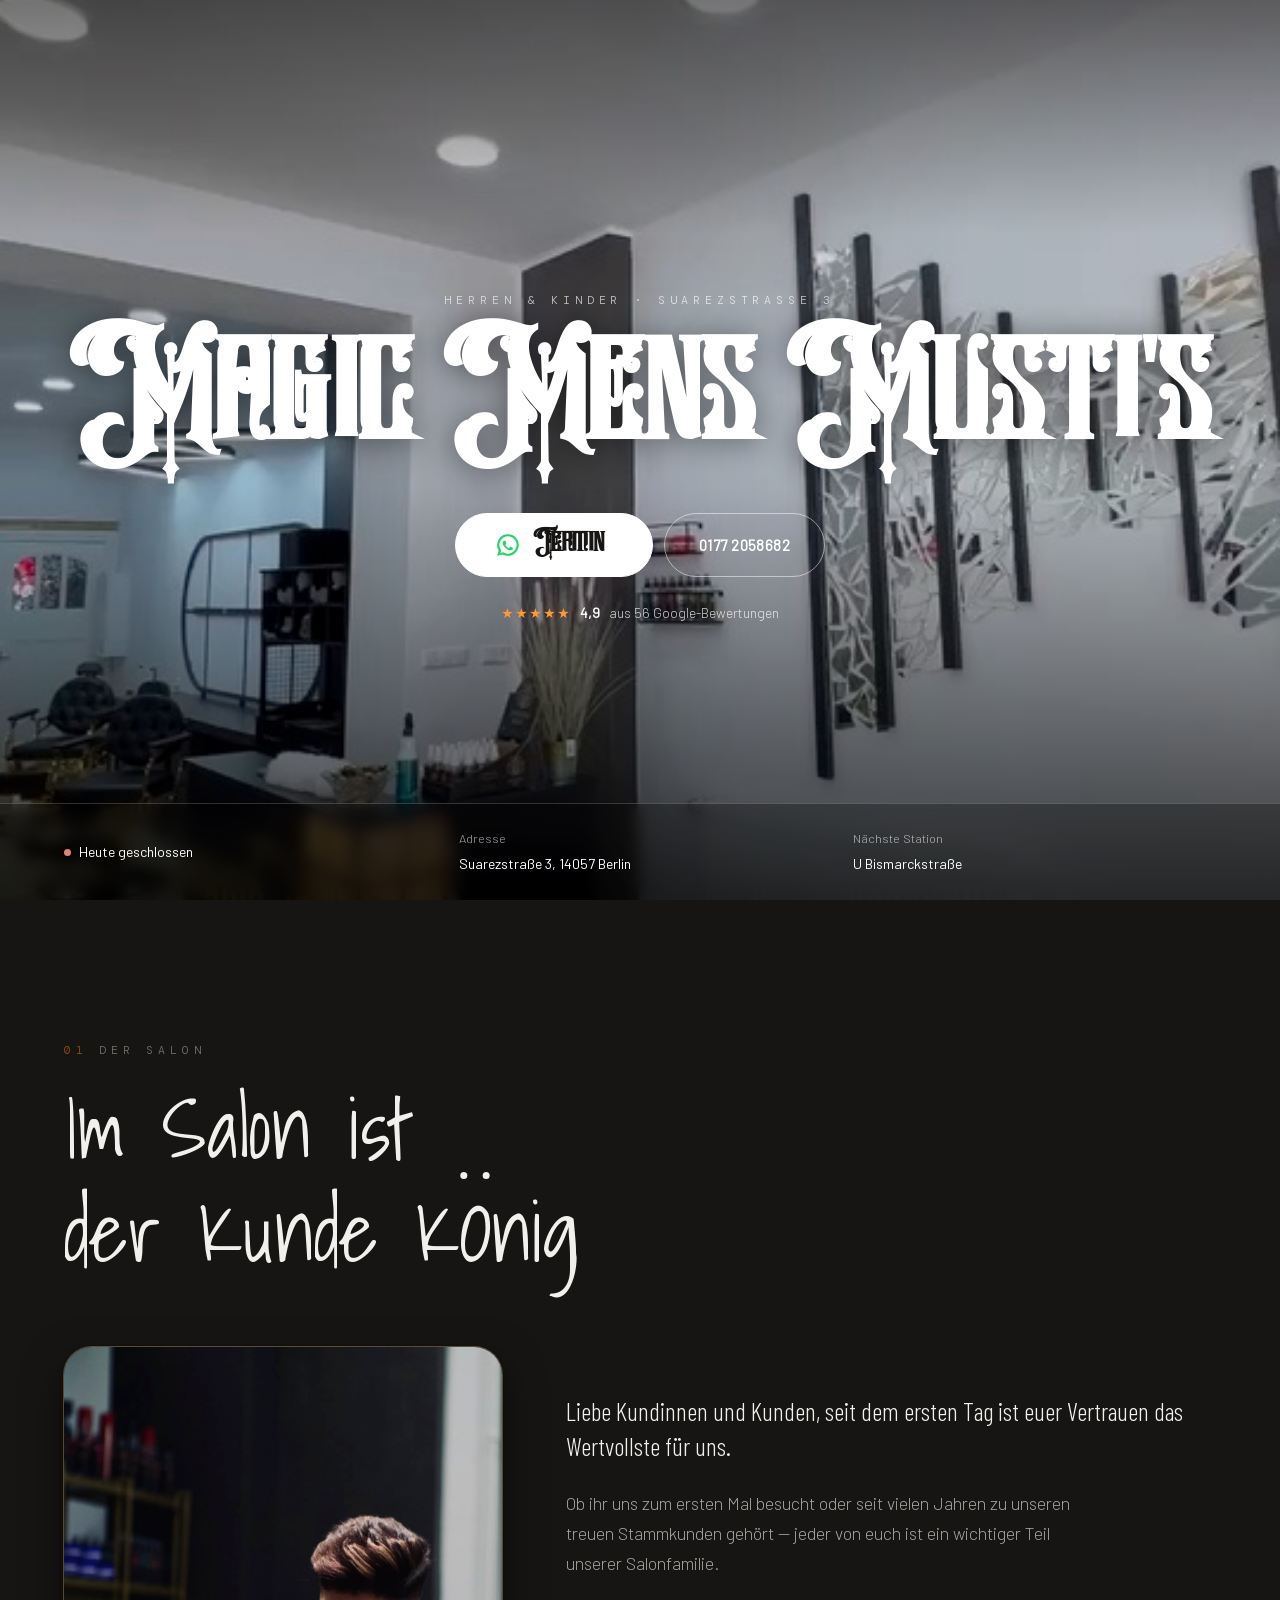
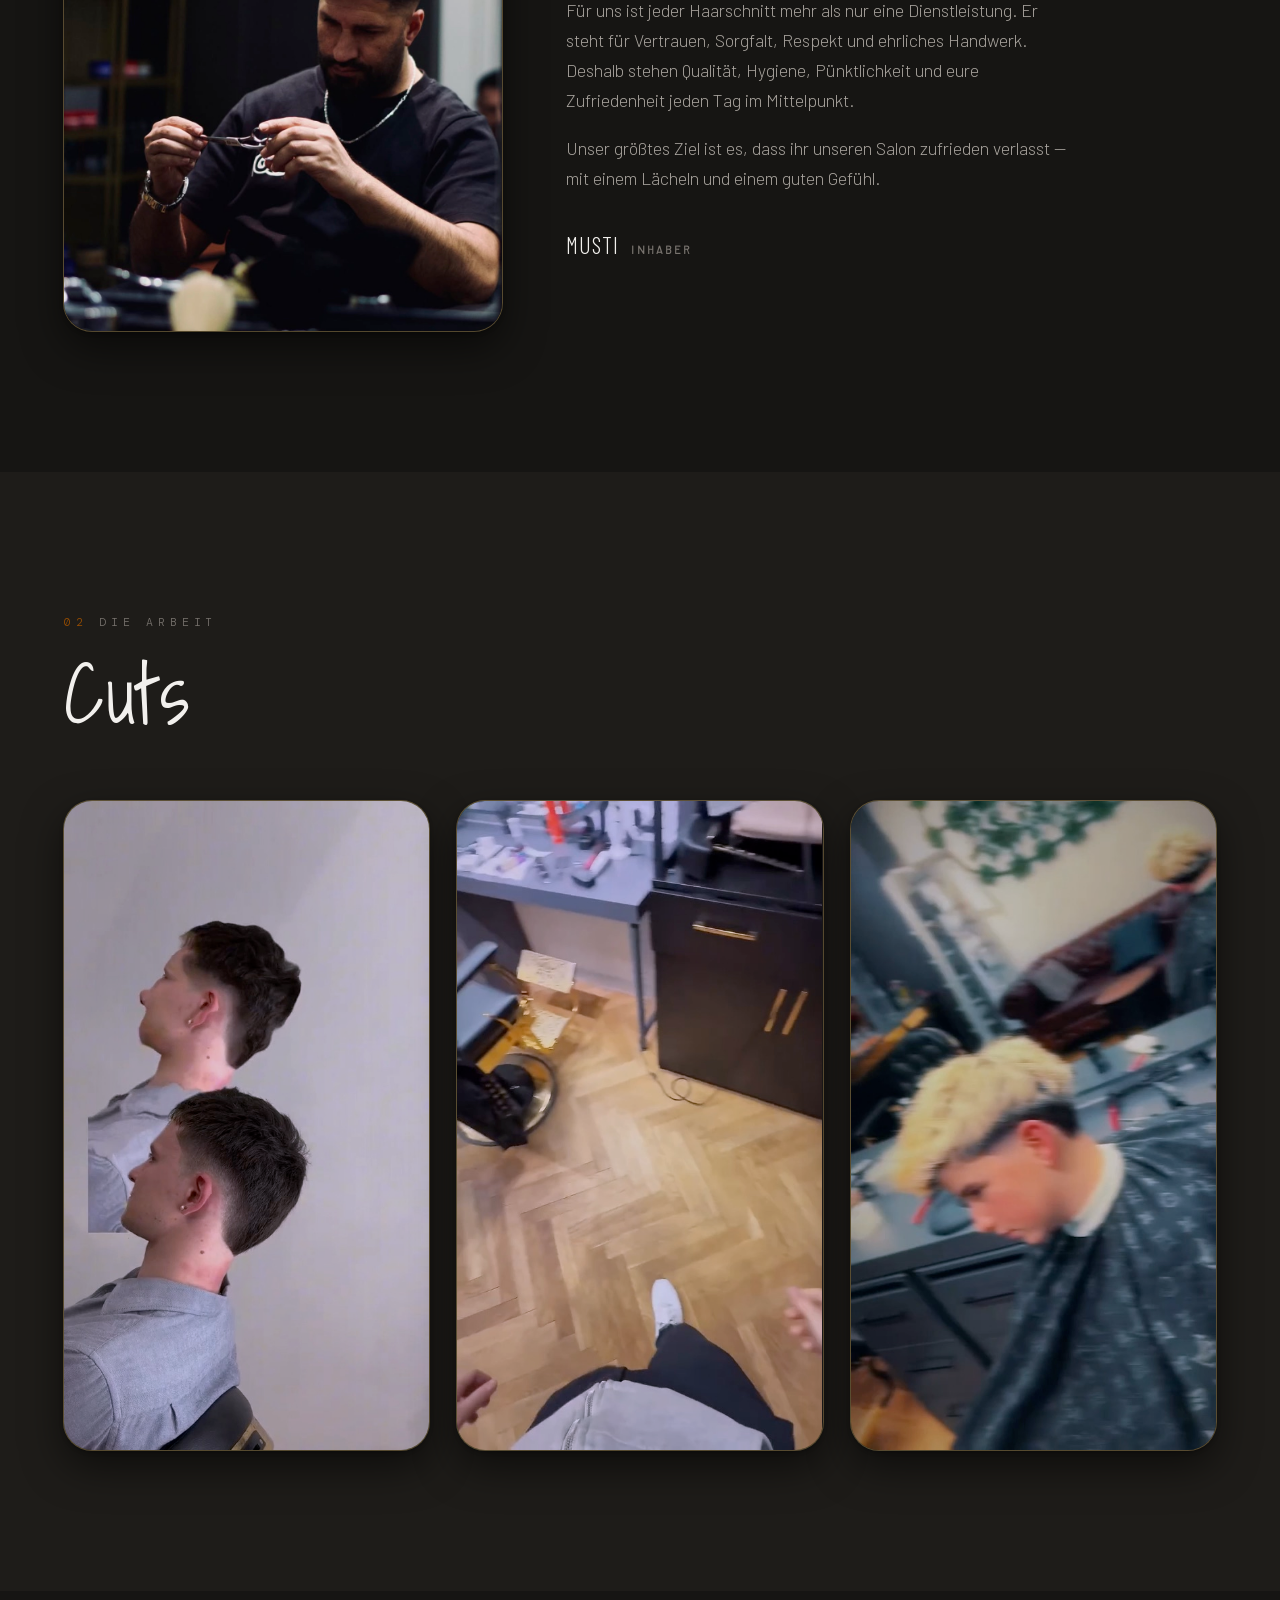
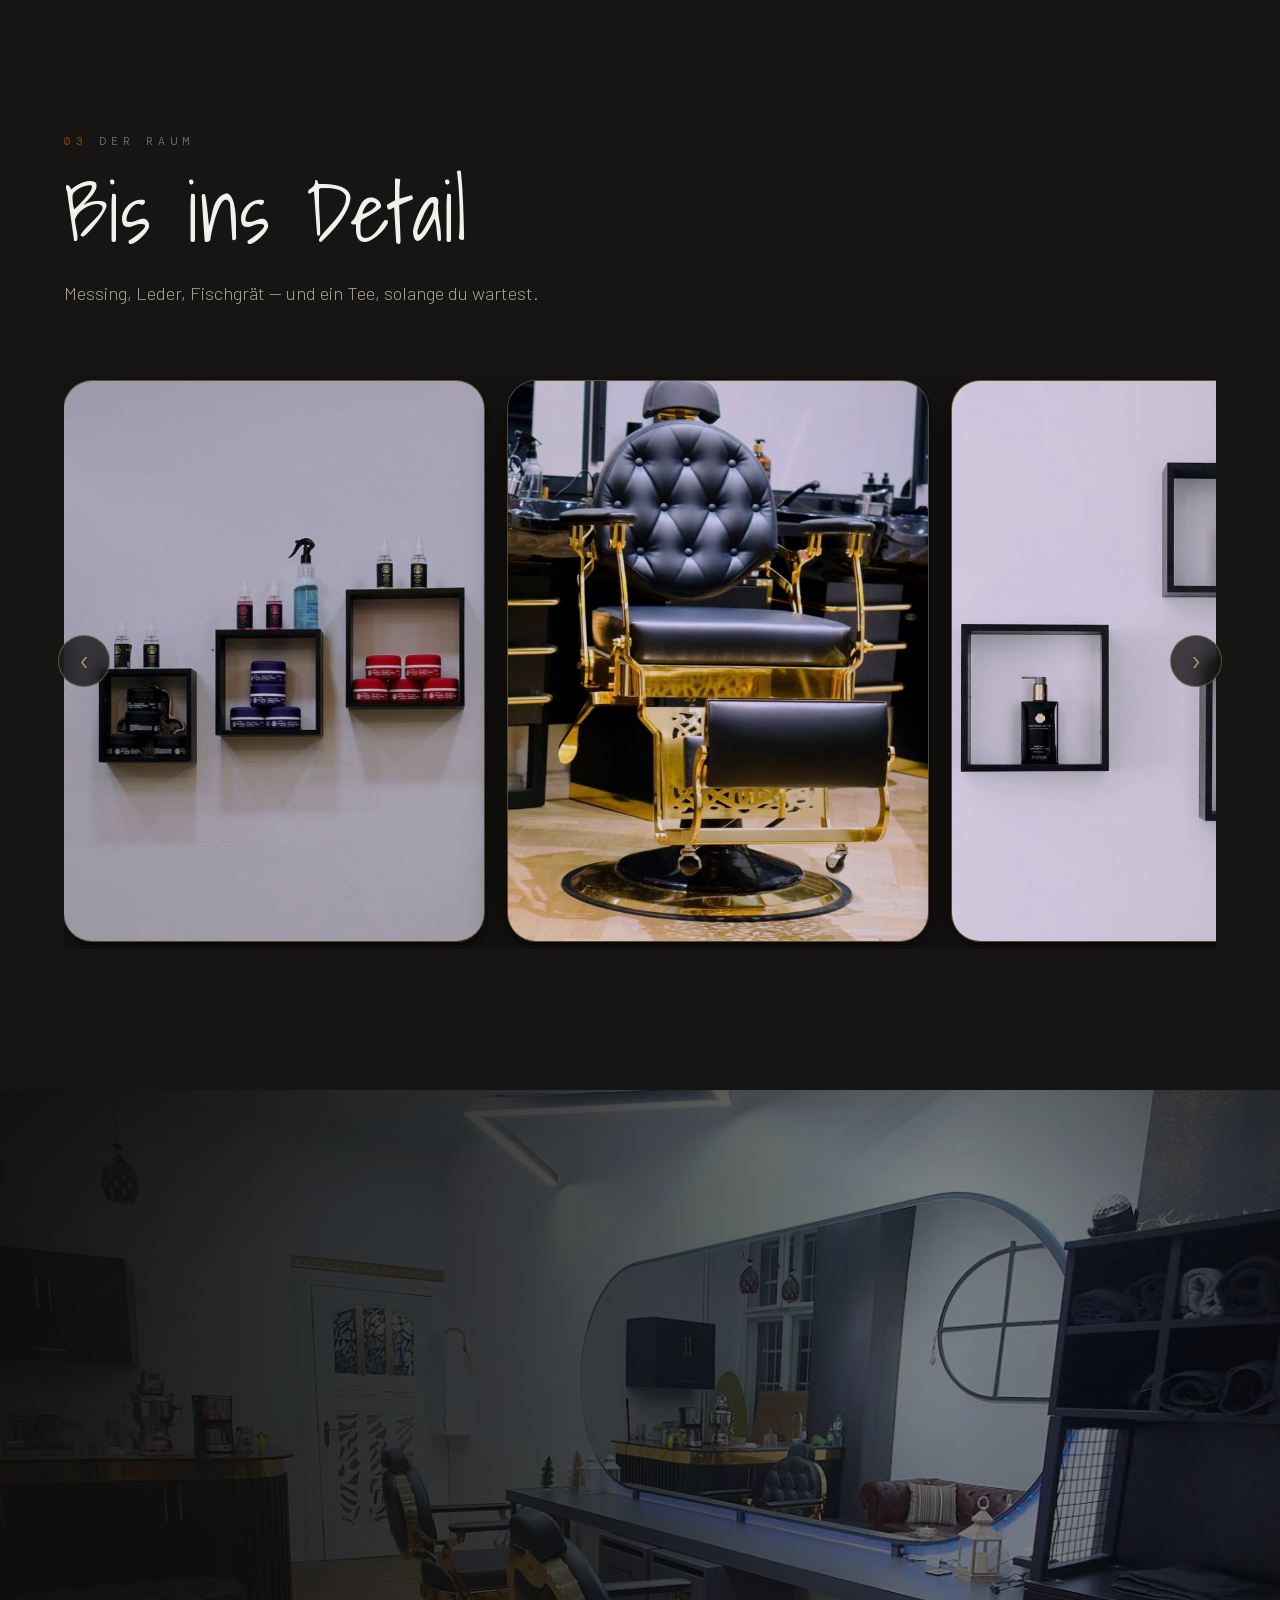
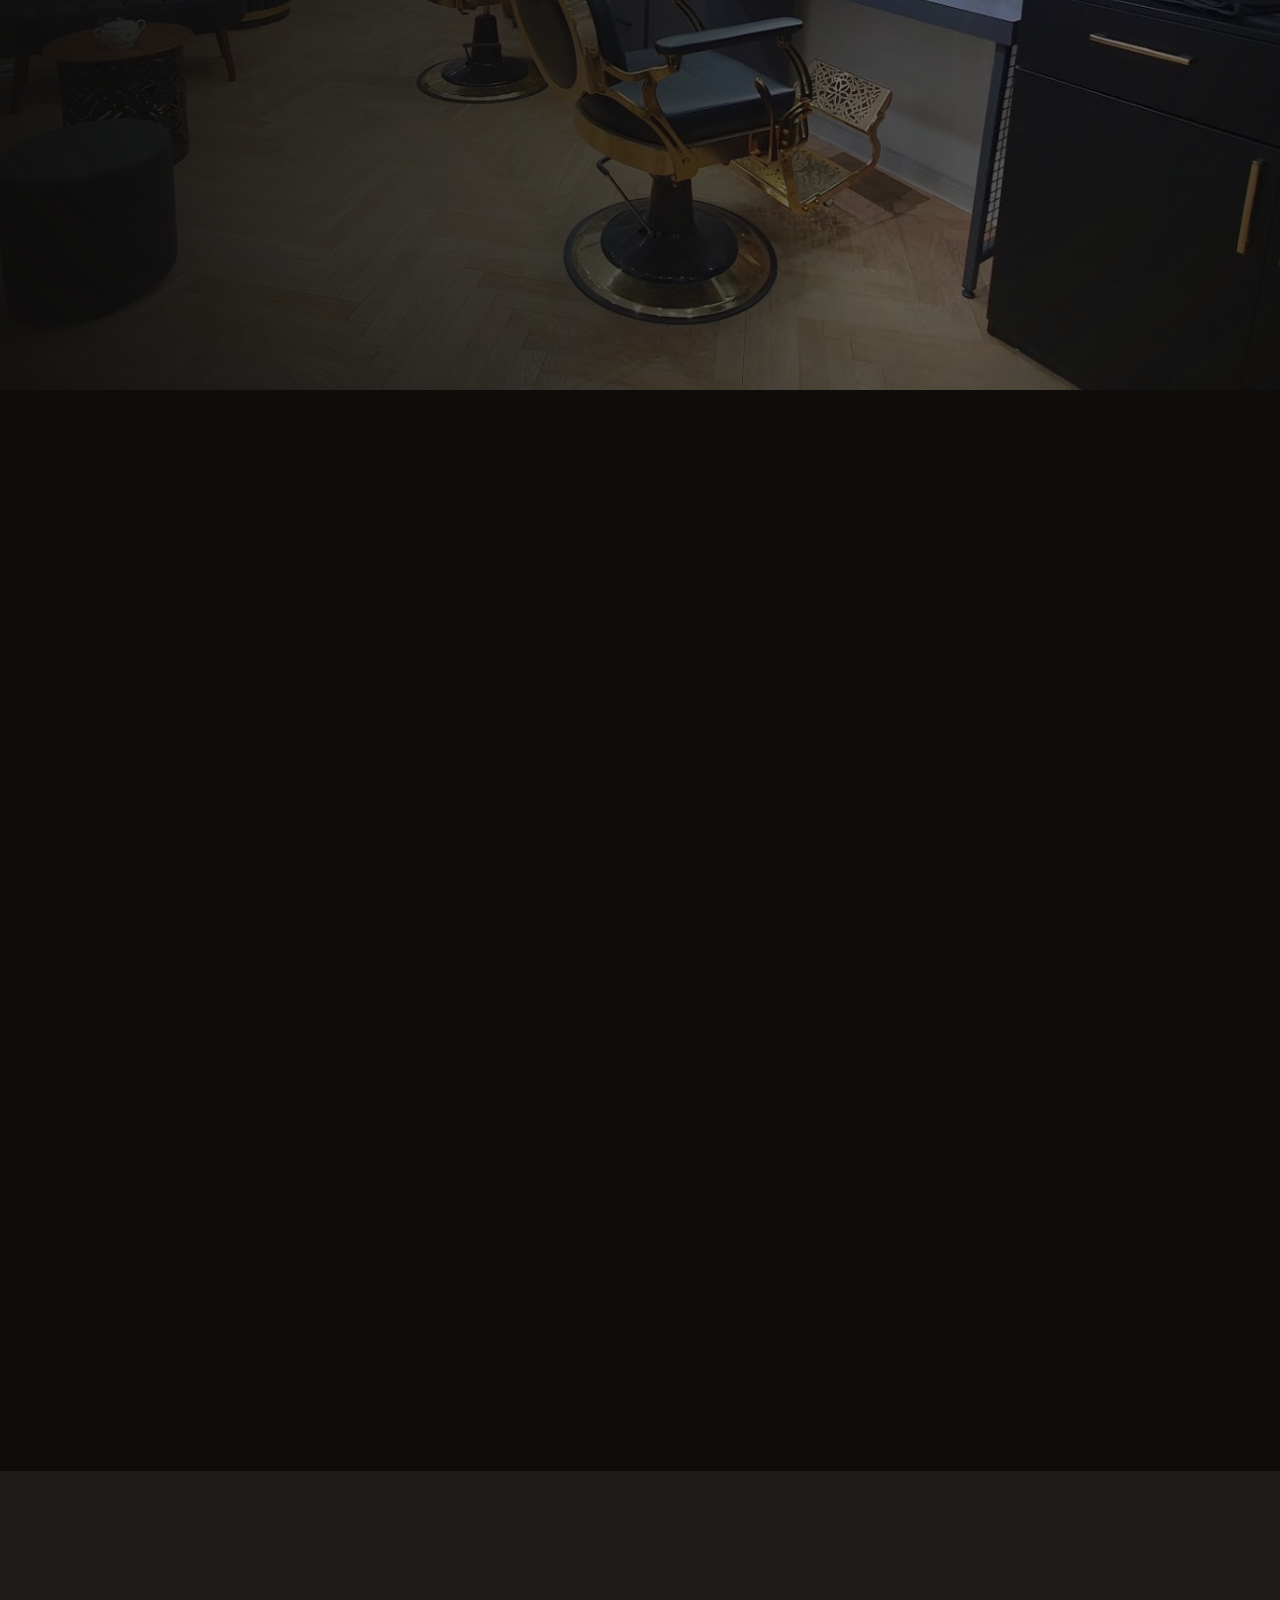
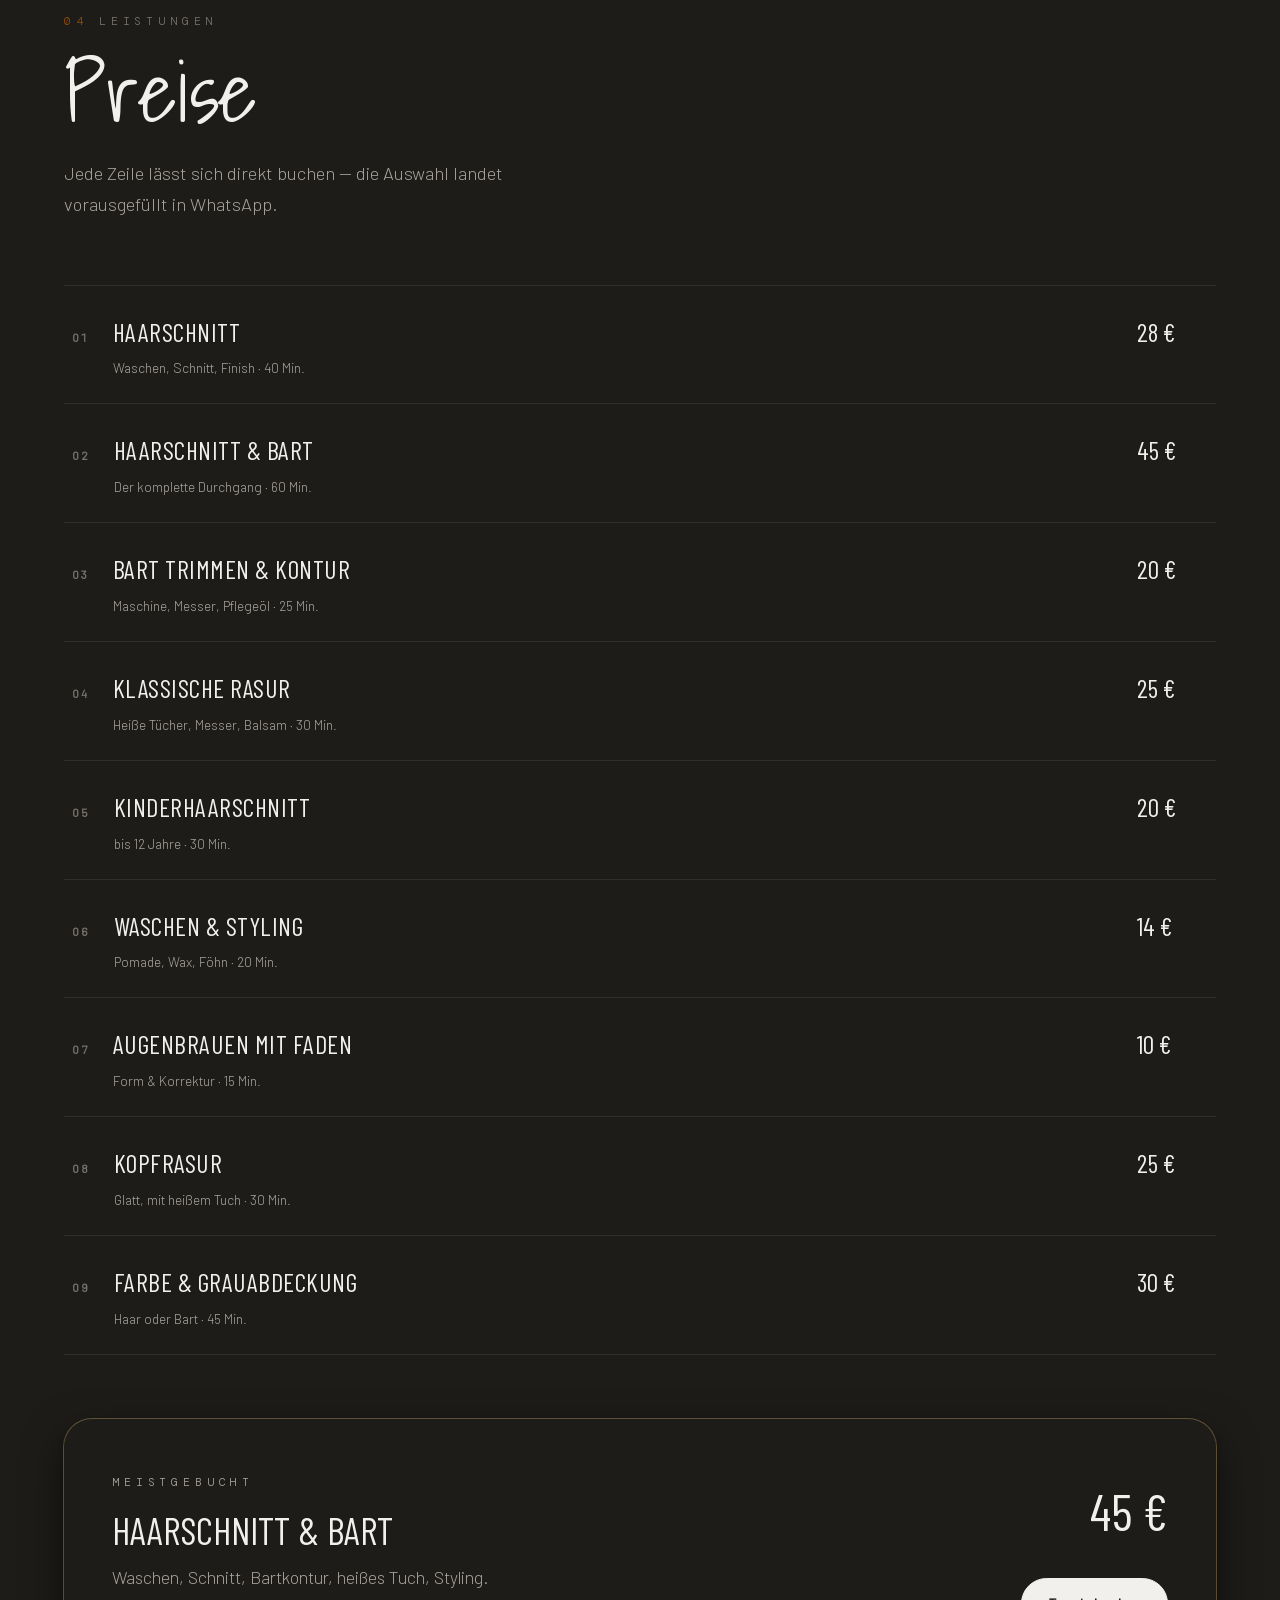
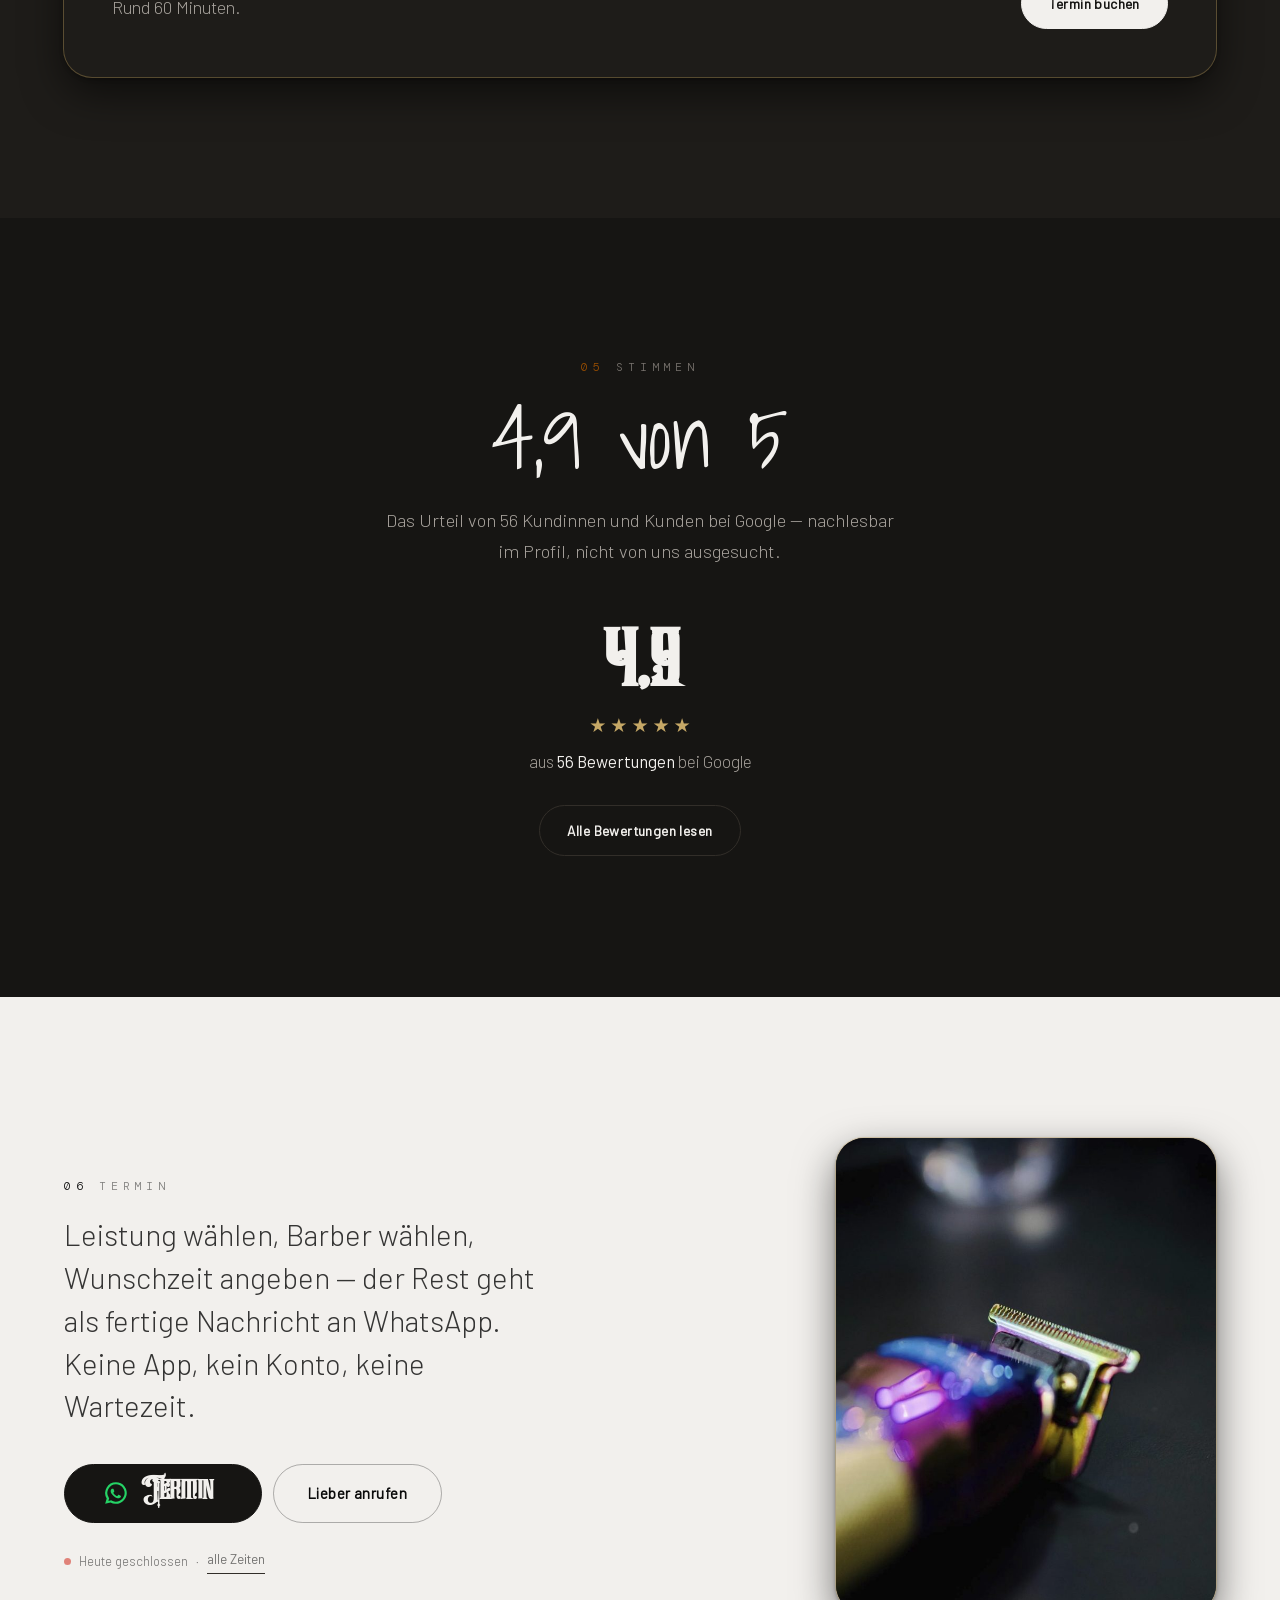
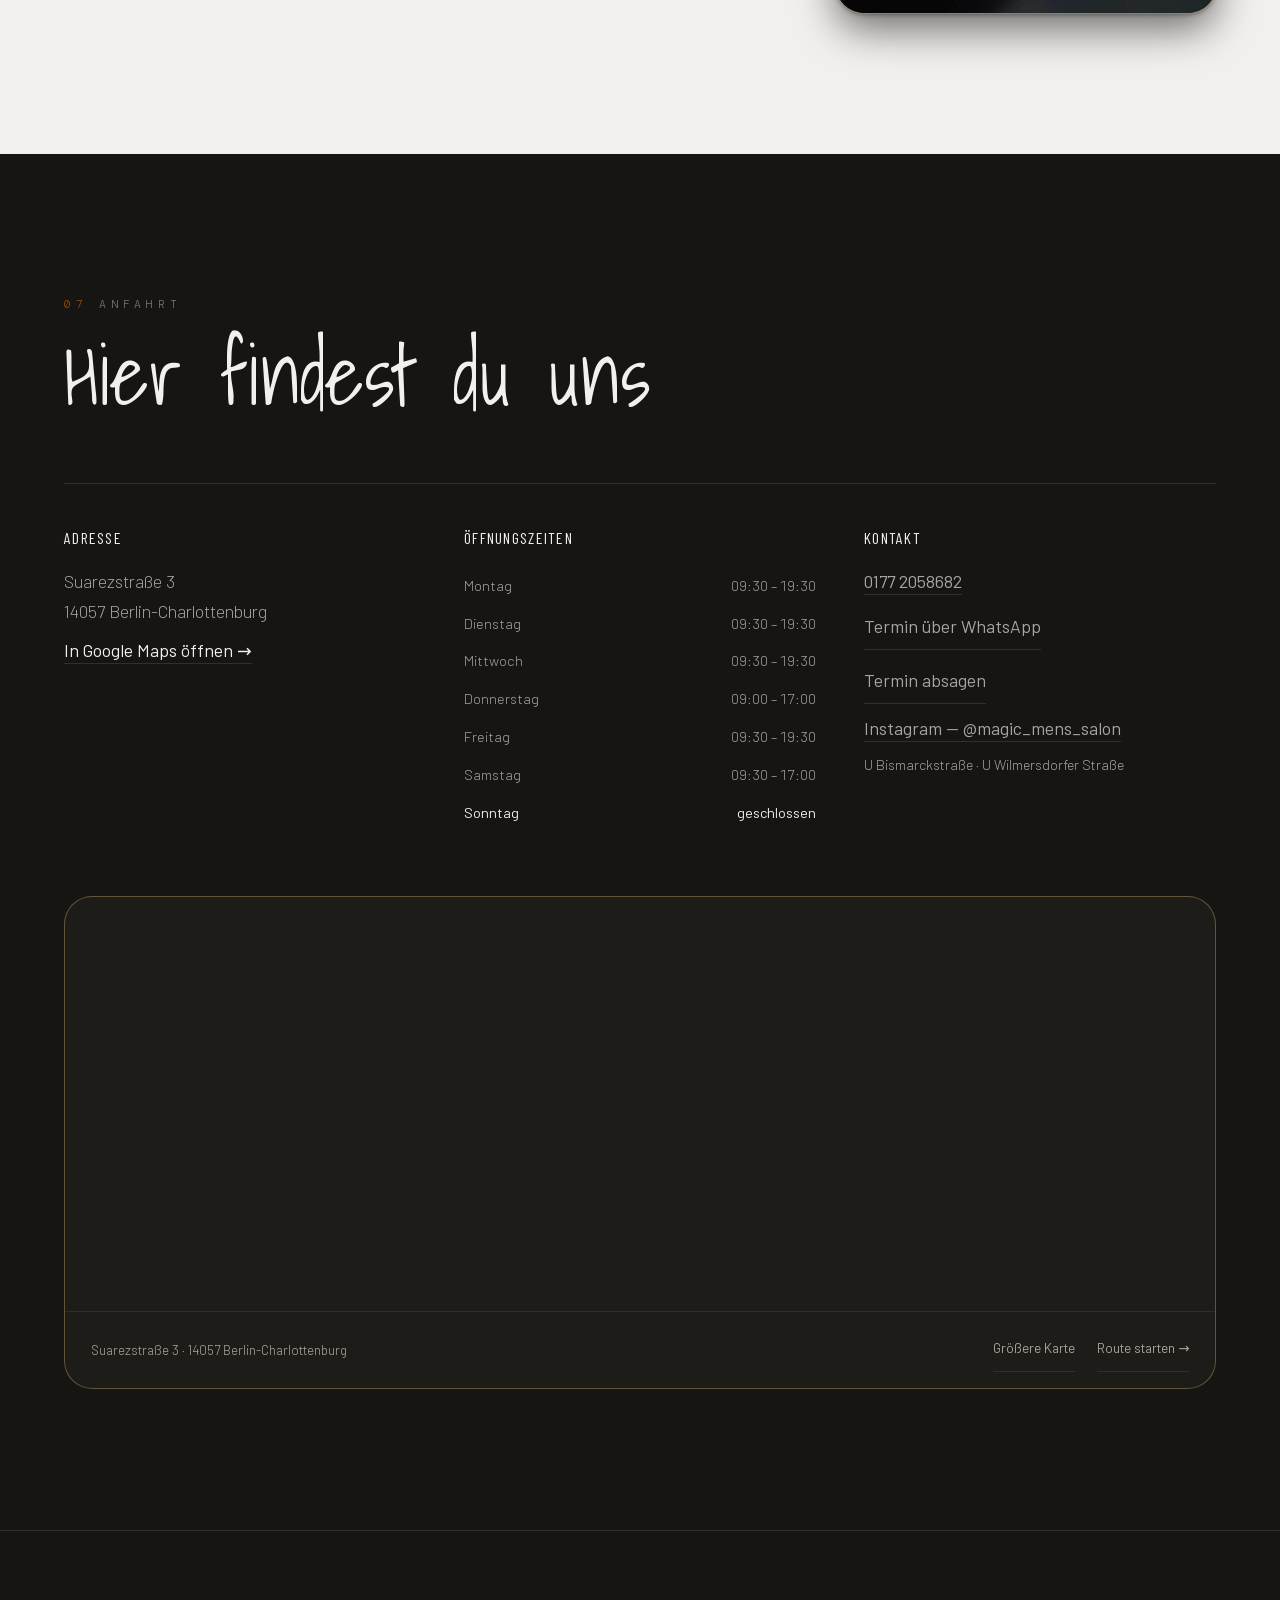
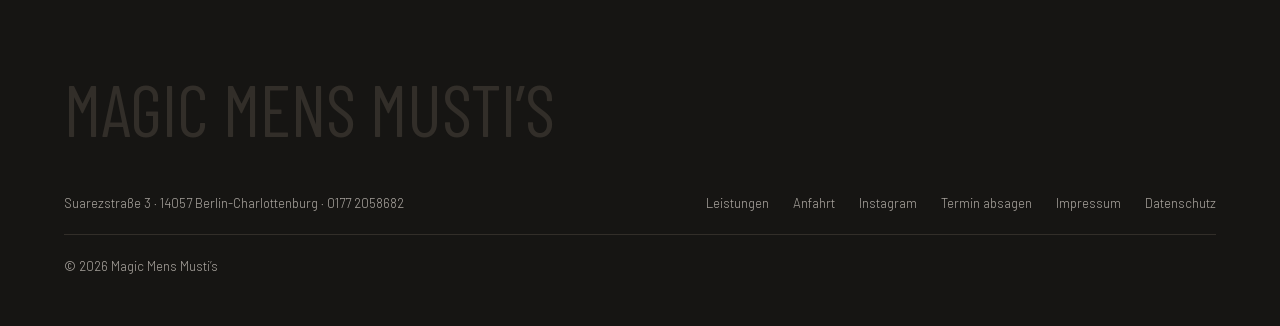
==== commit 019a79e2: "Termin ohne Überschrift, Trimmer-Bild, WhatsApp-Zeichen im Termin-Knopf; Salonfamilie: Kronleuchter " ====
--- a/index.html
+++ b/index.html
@@ -62,7 +62,7 @@
     <a href="#anfahrt"><i>06</i>Anfahrt</a>
   </nav>
   <div class="mnav__foot">
-    <button class="btn btn--full btn--display" data-book><span class="btn__wort">Termin</span><span class="btn__sub">über WhatsApp</span></button>
+    <button class="btn btn--full btn--display" data-book aria-label="Termin über WhatsApp anfragen"><svg class="btn__wa" viewBox="0 0 24 24" aria-hidden="true"><path d="M12 2a10 10 0 0 0-8.6 15.1L2 22l5-1.3A10 10 0 1 0 12 2m0 2a8 8 0 1 1-4.1 14.9l-.3-.2-2.6.7.7-2.5-.2-.3A8 8 0 0 1 12 4m-3.4 4c-.2 0-.5.1-.7.4-.2.3-.8.8-.8 2s.8 2.3.9 2.4c.1.2 1.6 2.6 4 3.5 1.9.8 2.3.6 2.8.6.4 0 1.4-.6 1.6-1.1.2-.6.2-1 .1-1.1l-.6-.3-1.4-.7c-.2-.1-.4-.1-.5.1l-.7.9c-.1.2-.3.2-.5.1-.2-.1-1-.4-1.9-1.2-.7-.6-1.2-1.4-1.3-1.6-.1-.2 0-.4.1-.5l.4-.5.3-.5v-.4l-.7-1.7c-.2-.4-.4-.4-.5-.4z"/></svg><span class="btn__wort">Termin</span></button>
     <p><a href="tel:+491772058682">0177 2058682</a> · Suarezstraße 3</p>
   </div>
 </div>
@@ -77,7 +77,7 @@
     <p class="eyebrow">Herren &amp; Kinder · Suarezstraße 3</p>
     <h1 class="hero__h1">Magic Mens Musti's</h1>
     <div class="hero__cta">
-      <button class="btn btn--lg btn--display" data-book><span class="btn__wort">Termin</span><span class="btn__sub">über WhatsApp</span></button>
+      <button class="btn btn--lg btn--display" data-book aria-label="Termin über WhatsApp anfragen"><svg class="btn__wa" viewBox="0 0 24 24" aria-hidden="true"><path d="M12 2a10 10 0 0 0-8.6 15.1L2 22l5-1.3A10 10 0 1 0 12 2m0 2a8 8 0 1 1-4.1 14.9l-.3-.2-2.6.7.7-2.5-.2-.3A8 8 0 0 1 12 4m-3.4 4c-.2 0-.5.1-.7.4-.2.3-.8.8-.8 2s.8 2.3.9 2.4c.1.2 1.6 2.6 4 3.5 1.9.8 2.3.6 2.8.6.4 0 1.4-.6 1.6-1.1.2-.6.2-1 .1-1.1l-.6-.3-1.4-.7c-.2-.1-.4-.1-.5.1l-.7.9c-.1.2-.3.2-.5.1-.2-.1-1-.4-1.9-1.2-.7-.6-1.2-1.4-1.3-1.6-.1-.2 0-.4.1-.5l.4-.5.3-.5v-.4l-.7-1.7c-.2-.4-.4-.4-.5-.4z"/></svg><span class="btn__wort">Termin</span></button>
       <a class="btn btn--ghost btn--lg" href="tel:+491772058682">0177 2058682</a>
     </div>
     <p class="proof">
@@ -219,15 +219,15 @@
   </div>
 </section>
 
-<!-- ══════════ SALONFAMILIE — Text scrollt über den Trimmer ══════════ -->
+<!-- ══════════ SALONFAMILIE — Text scrollt über Kronleuchter → Salon ══════════ -->
 <section class="sec sec--schicht" id="familie" aria-label="Unsere Salonfamilie">
   <!-- Hintergrund-Ebene: bleibt stehen, der Text scrollt darüber.
-       Erst der ganze Trimmer, weiter unten blendet die Nahaufnahme der
-       Klinge ein. -->
+       Erst nur der Kronleuchter in der Mitte, beim Scrollen öffnet sich
+       das Bild zum ganzen Salon. -->
   <div class="schicht" aria-hidden="true">
     <div class="schicht__bild" data-schicht>
-      <img class="schicht__a" src="img/trimmer-sm.jpg" alt="" width="716" height="900" loading="lazy" decoding="async">
-      <img class="schicht__b" src="img/trimmer2-sm.jpg" alt="" width="752" height="900" loading="lazy" decoding="async">
+      <img class="schicht__a" src="img/lampe-sm.jpg" alt="" width="706" height="900" loading="lazy" decoding="async">
+      <img class="schicht__b" src="img/salon-02.jpg" alt="" width="1812" height="909" loading="lazy" decoding="async">
     </div>
   </div>
   <div class="familie">
@@ -305,16 +305,15 @@
 
 <!-- ══════════ 06 · TERMIN ══════════ -->
 <section class="sec sec--dark" id="termin">
-  <div class="cta cta--kron">
+  <div class="cta cta--bild">
     <div class="cta__text">
       <p class="eyebrow"><i>06</i> Termin</p>
-      <h2 class="h2">Drei Schritte</h2>
-      <p class="lead">
+      <p class="lead cta__lead">
         Leistung wählen, Barber wählen, Wunschzeit angeben — der Rest geht als fertige
         Nachricht an WhatsApp. Keine App, kein Konto, keine Wartezeit.
       </p>
       <div class="cta__row">
-        <button class="btn btn--light btn--lg btn--display" data-book><span class="btn__wort">Termin</span><span class="btn__sub">über WhatsApp</span></button>
+        <button class="btn btn--light btn--lg btn--display" data-book aria-label="Termin über WhatsApp anfragen"><svg class="btn__wa" viewBox="0 0 24 24" aria-hidden="true"><path d="M12 2a10 10 0 0 0-8.6 15.1L2 22l5-1.3A10 10 0 1 0 12 2m0 2a8 8 0 1 1-4.1 14.9l-.3-.2-2.6.7.7-2.5-.2-.3A8 8 0 0 1 12 4m-3.4 4c-.2 0-.5.1-.7.4-.2.3-.8.8-.8 2s.8 2.3.9 2.4c.1.2 1.6 2.6 4 3.5 1.9.8 2.3.6 2.8.6.4 0 1.4-.6 1.6-1.1.2-.6.2-1 .1-1.1l-.6-.3-1.4-.7c-.2-.1-.4-.1-.5.1l-.7.9c-.1.2-.3.2-.5.1-.2-.1-1-.4-1.9-1.2-.7-.6-1.2-1.4-1.3-1.6-.1-.2 0-.4.1-.5l.4-.5.3-.5v-.4l-.7-1.7c-.2-.4-.4-.4-.5-.4z"/></svg><span class="btn__wort">Termin</span></button>
         <a class="btn btn--ghost btn--lg" href="tel:+491772058682">Lieber anrufen</a>
       </div>
       <p class="cta__fine">
@@ -322,11 +321,8 @@
         <span data-status-text>Öffnungszeiten prüfen</span> · <a class="link" href="#anfahrt">alle Zeiten</a>
       </p>
     </div>
-    <figure class="kron" aria-hidden="true">
-      <div class="kron__dreh">
-        <img class="kron__raum" src="img/kronleuchter-raum.webp" alt="" width="720" height="928" loading="lazy" decoding="async">
-        <img class="kron__licht" src="img/kronleuchter.webp" alt="" width="720" height="928" loading="lazy" decoding="async">
-      </div>
+    <figure class="cta__bild frame">
+      <img src="img/trimmer2-sm.jpg" alt="Klinge eines Trimmers in Regenbogen-Finish, Nahaufnahme" width="752" height="900" loading="lazy" decoding="async">
     </figure>
   </div>
 </section>
@@ -406,7 +402,7 @@
   <a class="bookbar__tel" href="tel:+491772058682" aria-label="Anrufen">
     <svg viewBox="0 0 24 24" aria-hidden="true"><path d="M6.6 10.8a15 15 0 0 0 6.6 6.6l2.2-2.2a1 1 0 0 1 1-.25 11.4 11.4 0 0 0 3.6.57 1 1 0 0 1 1 1V20a1 1 0 0 1-1 1A17 17 0 0 1 3 4a1 1 0 0 1 1-1h3.5a1 1 0 0 1 1 1 11.4 11.4 0 0 0 .57 3.6 1 1 0 0 1-.25 1z"/></svg>
   </a>
-  <button class="bookbar__cta btn--display" data-book><span class="btn__wort">Termin</span><span class="btn__sub">über WhatsApp</span></button>
+  <button class="bookbar__cta btn--display" data-book aria-label="Termin über WhatsApp anfragen"><svg class="btn__wa" viewBox="0 0 24 24" aria-hidden="true"><path d="M12 2a10 10 0 0 0-8.6 15.1L2 22l5-1.3A10 10 0 1 0 12 2m0 2a8 8 0 1 1-4.1 14.9l-.3-.2-2.6.7.7-2.5-.2-.3A8 8 0 0 1 12 4m-3.4 4c-.2 0-.5.1-.7.4-.2.3-.8.8-.8 2s.8 2.3.9 2.4c.1.2 1.6 2.6 4 3.5 1.9.8 2.3.6 2.8.6.4 0 1.4-.6 1.6-1.1.2-.6.2-1 .1-1.1l-.6-.3-1.4-.7c-.2-.1-.4-.1-.5.1l-.7.9c-.1.2-.3.2-.5.1-.2-.1-1-.4-1.9-1.2-.7-.6-1.2-1.4-1.3-1.6-.1-.2 0-.4.1-.5l.4-.5.3-.5v-.4l-.7-1.7c-.2-.4-.4-.4-.5-.4z"/></svg><span class="btn__wort">Termin</span></button>
 </div>
 
 <!-- ═══ BUCHUNGS-DIALOG ═══ -->
--- a/style.css
+++ b/style.css
@@ -300,13 +300,12 @@
 .btn--light{ background:#161513; color:#F2F0ED; border-color:#161513 }
 .btn--light:hover{ background:#2A2724; border-color:#2A2724 }
 /* ── Knopf mit Displayschrift ───────────────────────────────────────────
-   „Termin" trägt Kingstone, die Ergänzung bleibt in Barlow Condensed.
-   Das hat zwei Gründe: Kingstone hat kein „ü", und unter etwa 20 px
-   laufen die verschnörkelten Versalien ineinander. So bekommt der Knopf
-   die Handschrift des Titels, ohne unleserlich zu werden. */
+   „Termin" in Kingstone, davor das WhatsApp-Zeichen in WhatsApp-Grün.
+   Das Zeichen sagt „über WhatsApp", deshalb steht es nicht mehr als Text
+   da (für Screenreader: aria-label am Knopf). */
 .btn--display{
-  flex-direction:column; gap:.15rem; line-height:1;
-  padding:.7rem 2.1rem;
+  flex-direction:row; align-items:center; gap:.75rem; line-height:1;
+  padding:.7rem 2.9rem .7rem 2.4rem;
 }
 /* Beide Hero-Knöpfe auf dieselbe Höhe — sonst wirkt die Zeile schief. */
 .hero__cta .btn{ min-height:64px }
@@ -314,21 +313,14 @@
   font-family:var(--ff-display); font-weight:700;
   font-size:1.7rem; letter-spacing:.02em;
 }
-.btn--display .btn__sub{
-  font-family:var(--ff-title); font-weight:400;
-  font-size:.68rem; letter-spacing:.22em; text-transform:uppercase;
-  opacity:.72;
-}
+.btn__wa{ width:26px; height:26px; flex:none; fill:#25D366 }
 .bookbar__cta.btn--display{
-  display:flex; flex-direction:column; gap:.1rem; line-height:1;
+  display:flex; flex-direction:row; align-items:center; justify-content:center; gap:.6rem; line-height:1;
 }
 .bookbar__cta.btn--display .btn__wort{
   font-family:var(--ff-display); font-weight:700; font-size:1.35rem;
 }
-.bookbar__cta.btn--display .btn__sub{
-  font-family:var(--ff-title); font-size:.64rem;
-  letter-spacing:.22em; text-transform:uppercase; opacity:.72;
-}
+.bookbar__cta .btn__wa{ width:22px; height:22px }
 
 .btn--wa{ background:#25D366; border-color:#25D366; color:#04170B }
 .btn--wa:hover{ background:#2EE573; border-color:#2EE573 }
@@ -473,22 +465,44 @@
 .sec{ padding:var(--section) var(--gutter) }
 .sec--tint{ background:var(--tint) }
 
-/* Zwei Ebenen: schwarzer Grund mit Trimmer, der stehen bleibt (sticky),
-   der Text scrollt darüber. --p (0…1) kommt aus script.js
-   und blendet vom ganzen Trimmer zur Nahaufnahme der Klinge über. */
-.sec--schicht{ position:relative; background:#0E0D0C; --p:0 }
+/* Zwei Ebenen: schwarzer Grund mit einem Bild, das stehen bleibt (sticky),
+   der Text scrollt darüber. --p (0…1) kommt aus script.js.
+   Ablauf: Erst nur der Kronleuchter in der Mitte, eng von Schwarz
+   umschlossen. Beim Scrollen weitet sich die Maske, der Leuchter wächst
+   leicht und blendet in den ganzen Salon über (--b) — das Bild „öffnet
+   sich" zum Raum. */
+.sec--schicht{ position:relative; background:#0E0D0C; --p:0; --b:0 }
 .sec--schicht > :not(.schicht){ position:relative; z-index:1 }
 .schicht{ position:absolute; inset:0; z-index:0; pointer-events:none }
-.schicht__bild{ position:sticky; top:0; height:100vh; height:100svh; overflow:hidden }
-.schicht__bild img{
-  position:absolute; top:0; right:0; height:100%; width:min(60vw,860px);
-  object-fit:cover;
-  -webkit-mask-image:radial-gradient(ellipse 62% 58% at 62% 52%, #000 25%, transparent 78%);
-          mask-image:radial-gradient(ellipse 62% 58% at 62% 52%, #000 25%, transparent 78%);
-}
-.sec--schicht{ --o:.72 }
-.schicht__bild .schicht__a{ opacity:calc(var(--o) * (1 - var(--b,0))); transform:scale(calc(1 + var(--p) * .06)) }
-.schicht__bild .schicht__b{ opacity:calc(var(--o) * var(--b,0)); transform:scale(calc(1.06 - var(--p) * .06)) }
+.schicht__bild{
+  position:sticky; top:0; height:100vh; height:100svh; overflow:hidden;
+  --w:calc(26% + var(--p) * 95%);
+  --h:calc(34% + var(--p) * 95%);
+  -webkit-mask-image:radial-gradient(ellipse var(--w) var(--h) at 50% 50%, #000 45%, transparent 100%);
+          mask-image:radial-gradient(ellipse var(--w) var(--h) at 50% 50%, #000 45%, transparent 100%);
+}
+.schicht__bild img{ position:absolute; inset:0; width:100%; height:100% }
+.schicht__bild .schicht__a{
+  left:50%; right:auto; width:auto; aspect-ratio:706/900; object-fit:cover;
+  opacity:calc(.85 * (1 - var(--b)));
+  transform:translateX(-50%) scale(calc(1 + var(--p) * .35));
+  -webkit-mask-image:linear-gradient(90deg, transparent, #000 22%, #000 78%, transparent);
+          mask-image:linear-gradient(90deg, transparent, #000 22%, #000 78%, transparent);
+}
+.schicht__bild .schicht__b{
+  object-fit:cover; opacity:calc(.5 * var(--b));
+  transform:scale(calc(1.18 - var(--b) * .18));
+}
+/* Schatten hinter der Textspalte, damit Weiß auch auf dem hellen Salon
+   lesbar bleibt. */
+.schicht__bild::after{
+  content:""; position:absolute; inset:0;
+  background:linear-gradient(90deg, rgba(14,13,12,.85) 0%, rgba(14,13,12,.5) 45%, transparent 75%);
+  opacity:var(--b);
+}
+@media (max-width:899px){
+  .schicht__bild::after{ background:rgba(14,13,12,.5); opacity:1 }
+}
 .familie{
   max-width:var(--max); margin-inline:auto;
   display:grid; gap:38vh;
@@ -501,10 +515,6 @@
   text-wrap:pretty;
 }
 .familie__satz--schluss em{ font-style:normal }
-@media (max-width:899px){
-  .sec--schicht{ --o:.42 }
-  .schicht__bild img{ width:100% }
-}
 .sec--dark{ background:var(--dark); color:#161513 }
 .sec--dark .eyebrow{ color:rgba(11,11,11,.5) }
 .sec--dark .eyebrow i{ color:#0B0B0B }
@@ -706,47 +716,23 @@
 .cta{ max-width:var(--max); margin-inline:auto }
 .cta__row{ display:flex; flex-wrap:wrap; gap:.7rem; margin-top:2.25rem }
 
-/* Kronleuchter — das Stück, das man im Salon zuerst sieht.
-   Zwei Ebenen aus dem echten Foto:
-   · kron__raum  — die Decke dahinter, violett getönt, fast durchsichtig
-   · kron__licht — der Leuchter selbst, freigestellt, voll deckend,
-                   mit violettem Neon-Schein
-   Pendelt langsam um die eigene Achse, ein Lichtschimmer läuft über
-   die Kristalle. Bei reduzierter Bewegung steht er still. */
-.cta--kron{ display:grid; gap:clamp(2.5rem,5vw,4rem); align-items:center }
-.kron{ margin:0; perspective:1400px; justify-self:center; width:min(78%,300px) }
-.kron__dreh{
-  position:relative; transform-origin:50% 0;
-  animation:kron-dreh 14s ease-in-out infinite alternate;
-}
-.kron__dreh img{ display:block; width:100%; height:auto }
-.kron__raum{ position:absolute; inset:0; opacity:.4 }
-.kron__licht{
-  position:relative;
-  filter:
-    drop-shadow(0 0 10px rgba(122,58,230,.55))
-    drop-shadow(0 0 34px rgba(88,32,160,.35));
-}
-.kron__dreh::after{
-  content:""; position:absolute; inset:0; pointer-events:none;
-  background:linear-gradient(100deg, transparent 40%, rgba(255,255,255,.7) 48%, rgba(190,150,255,.5) 52%, transparent 60%) 0 0/300% 100% no-repeat;
-  -webkit-mask:url(img/kronleuchter.webp) center/100% 100% no-repeat;
-          mask:url(img/kronleuchter.webp) center/100% 100% no-repeat;
-  mix-blend-mode:soft-light;
-  animation:kron-glanz 9s ease-in-out infinite;
-}
-@keyframes kron-dreh{
-  from{ transform:rotateY(-20deg) rotateZ(-.6deg) }
-  to  { transform:rotateY(20deg)  rotateZ(.6deg) }
-}
-@keyframes kron-glanz{
-  0%,50%{ background-position:100% 0 }
-  100%  { background-position:0 0 }
-}
+/* Ohne Überschrift: der Satz selbst ist die Aussage, deshalb größer. */
+.cta__lead{
+  max-width:30ch; margin-top:1rem;
+  font-size:clamp(1.3rem,2.3vw,1.85rem); line-height:1.45;
+}
+.sec--dark .cta__lead{ color:rgba(11,11,11,.82) }
+.cta--bild{ display:grid; gap:clamp(2.5rem,5vw,4rem); align-items:center }
+.cta__bild{
+  margin:0; justify-self:center; width:min(80%,320px);
+  aspect-ratio:4/5; overflow:hidden; border-radius:var(--r);
+}
+.cta__bild img{ width:100%; height:100%; object-fit:cover; display:block }
 @media (min-width:900px){
-  .cta--kron{ grid-template-columns:minmax(0,1fr) minmax(300px,400px) }
-  .kron{ width:100%; justify-self:end; margin-right:clamp(0rem,3vw,3rem) }
-}
+  .cta--bild{ grid-template-columns:minmax(0,1fr) minmax(280px,380px) }
+  .cta__bild{ width:100%; justify-self:end }
+}
+
 .cta__fine{
   margin-top:1.6rem; font-size:.82rem; color:rgba(11,11,11,.55);
   display:flex; align-items:center; gap:.5rem;
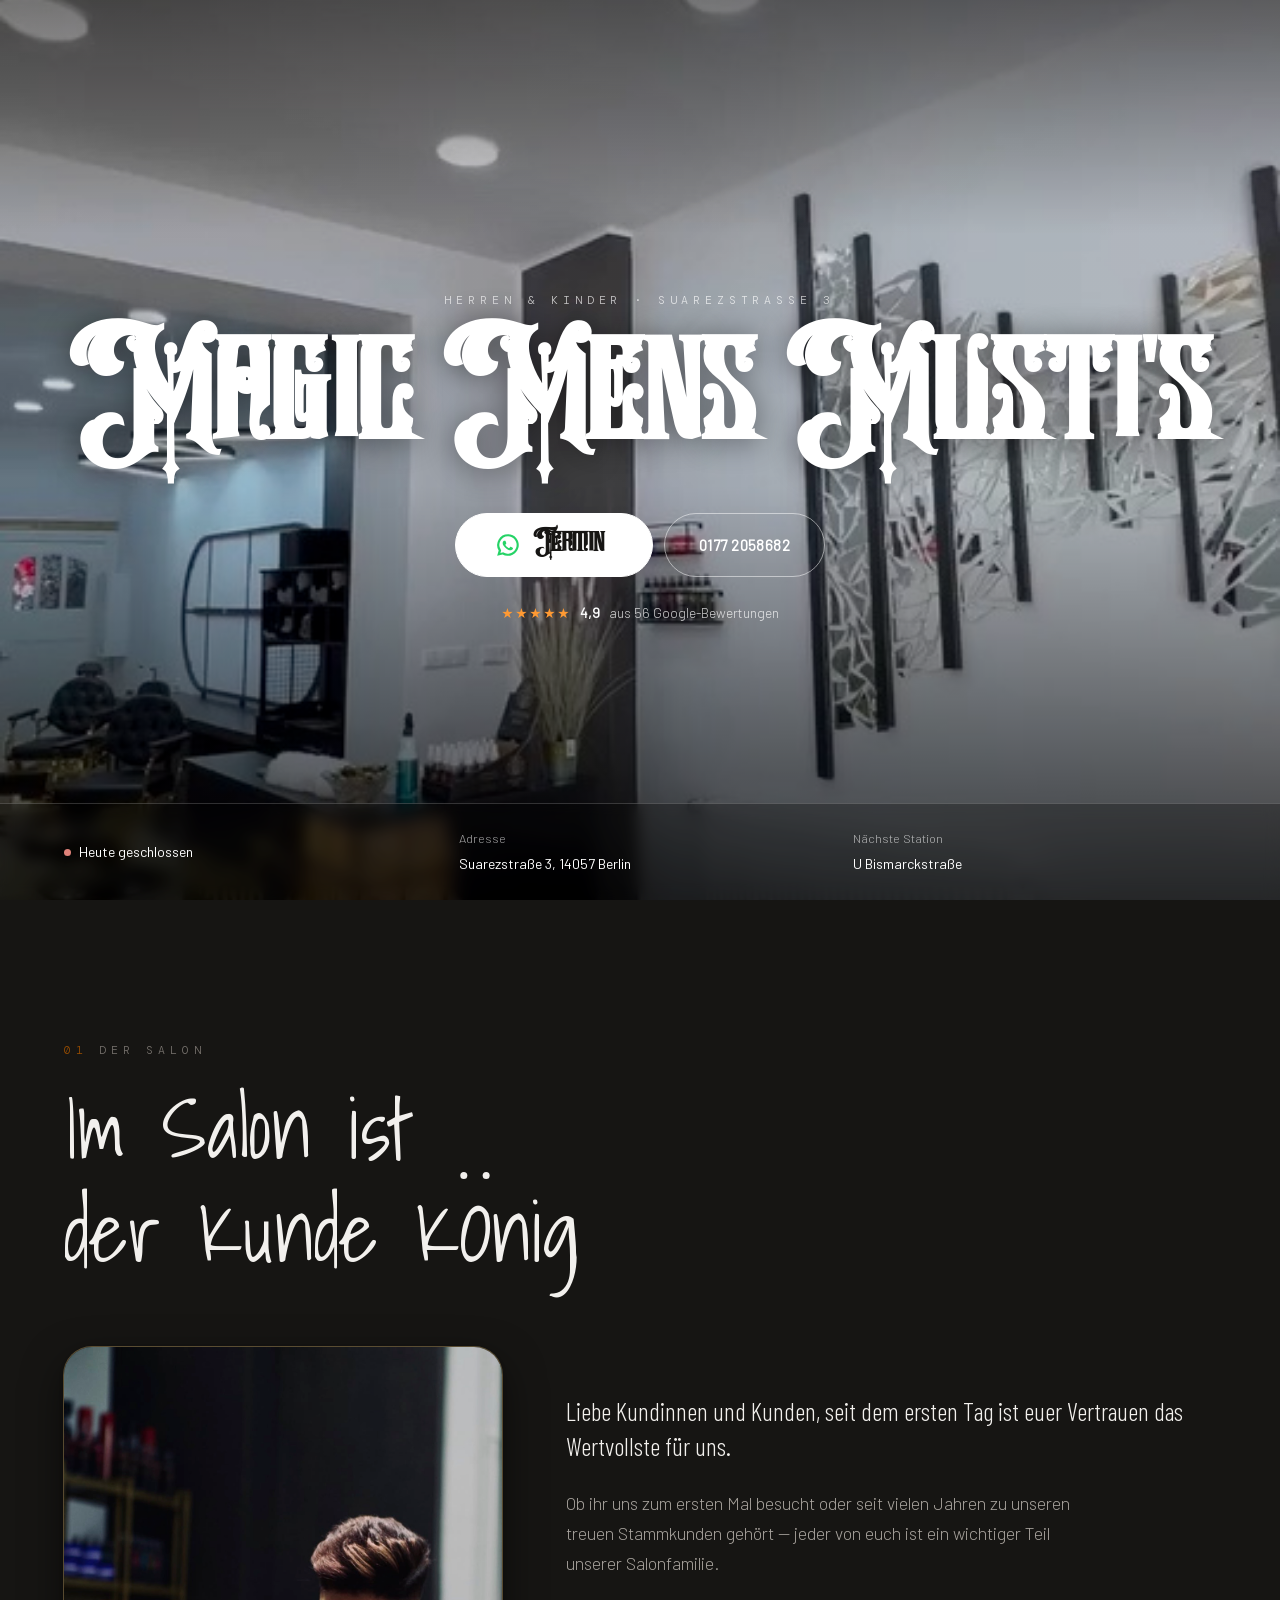
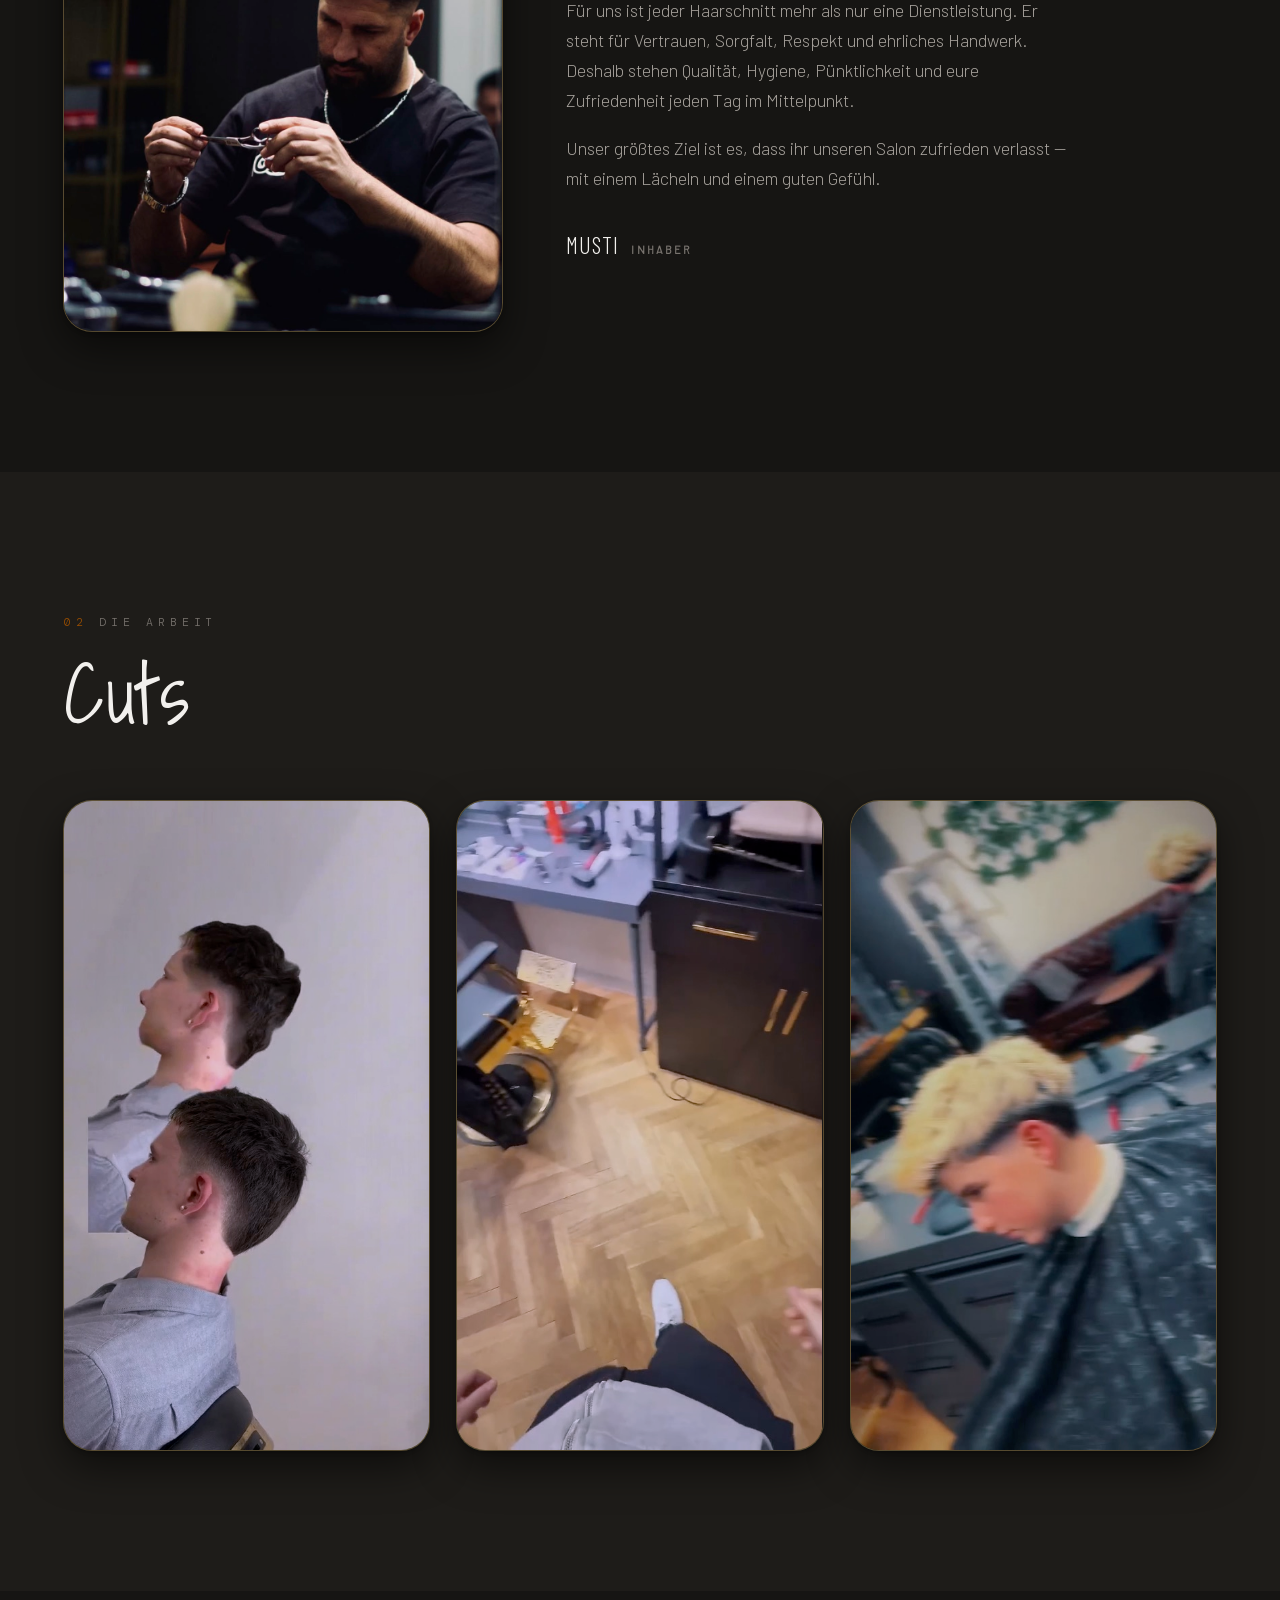
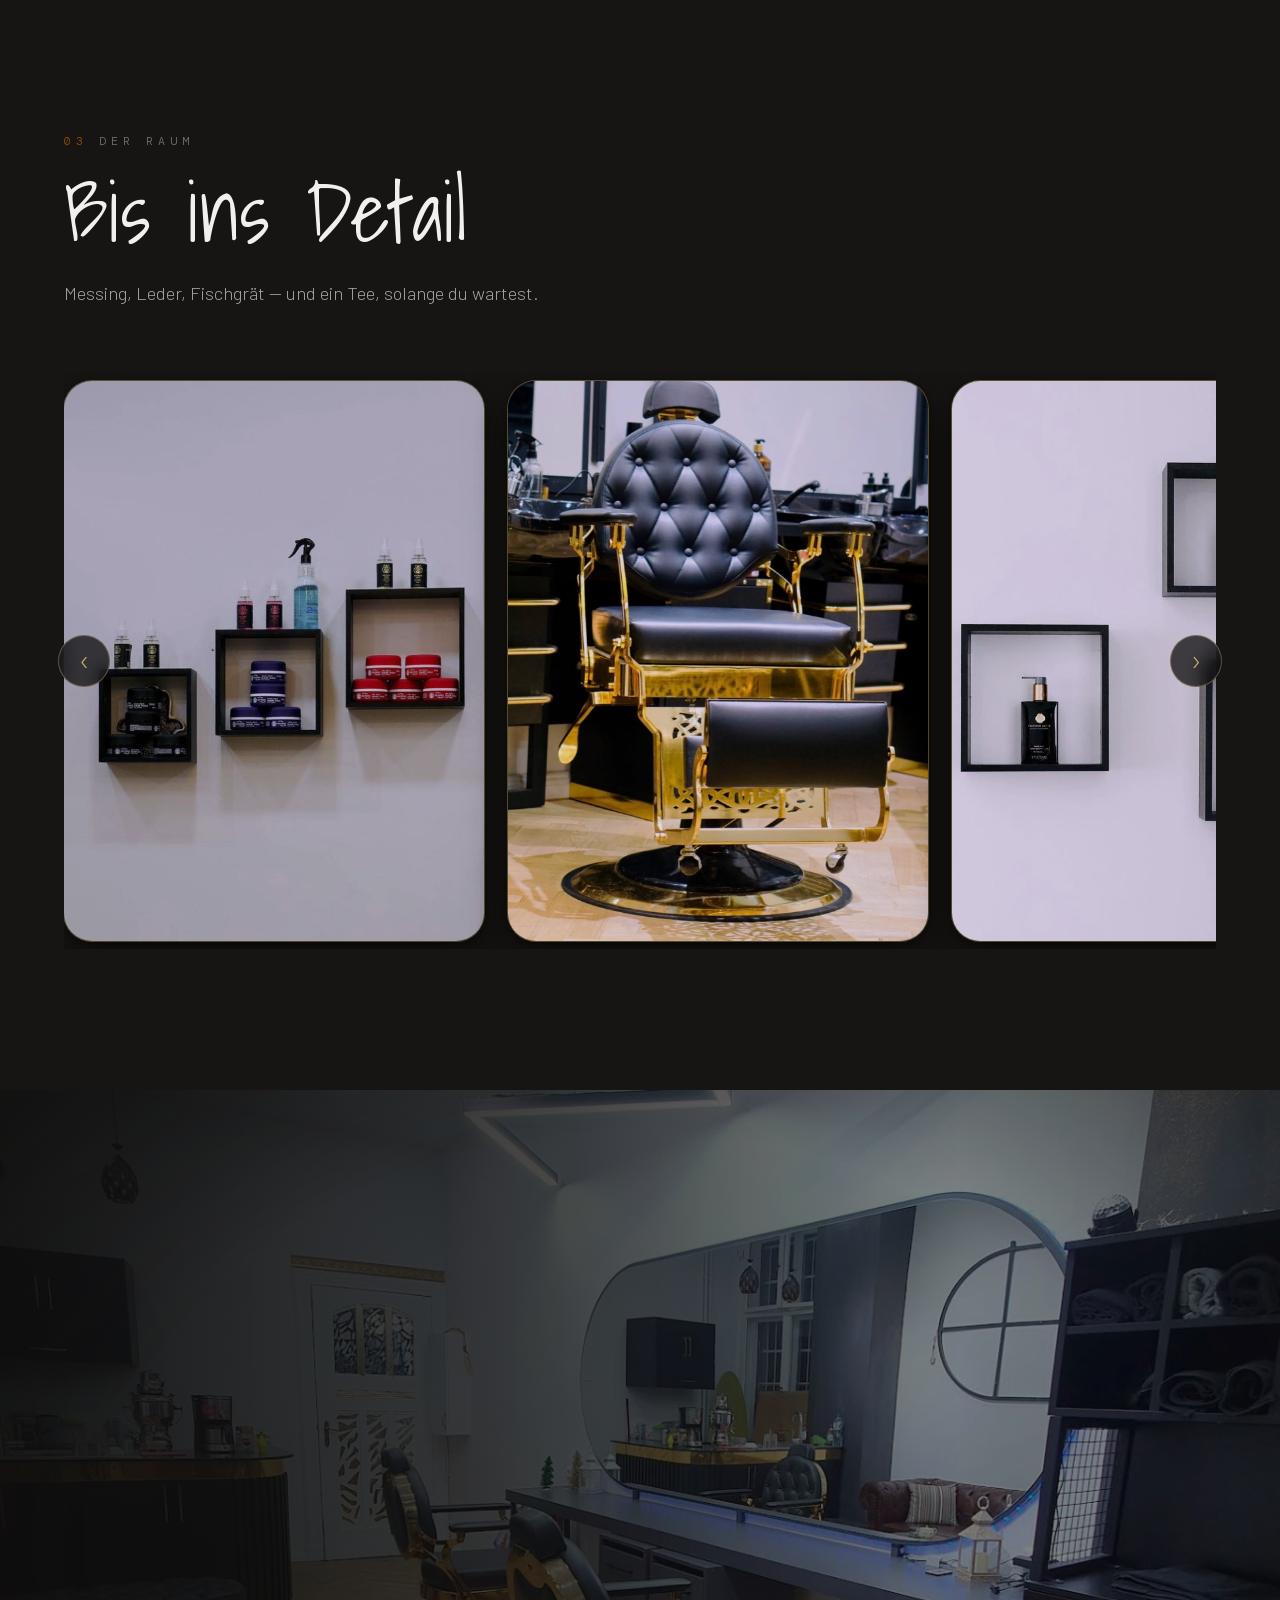
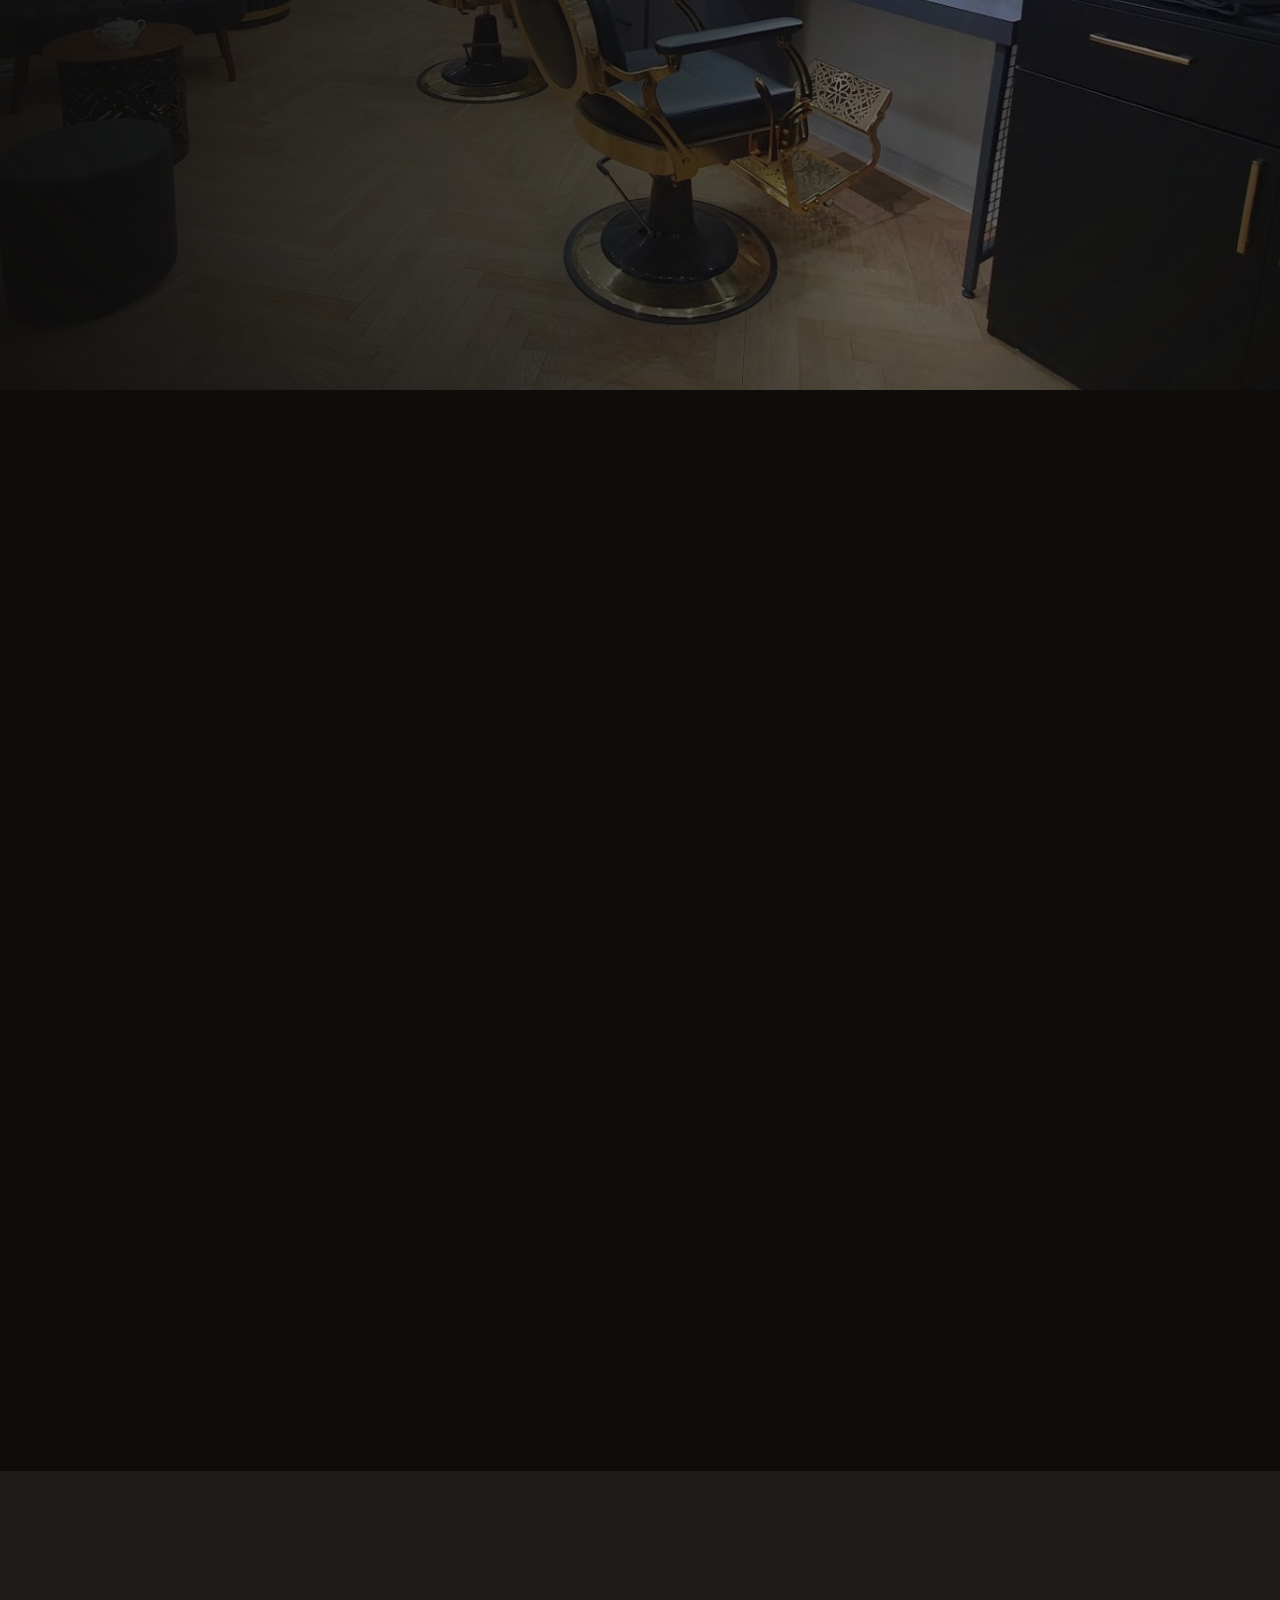
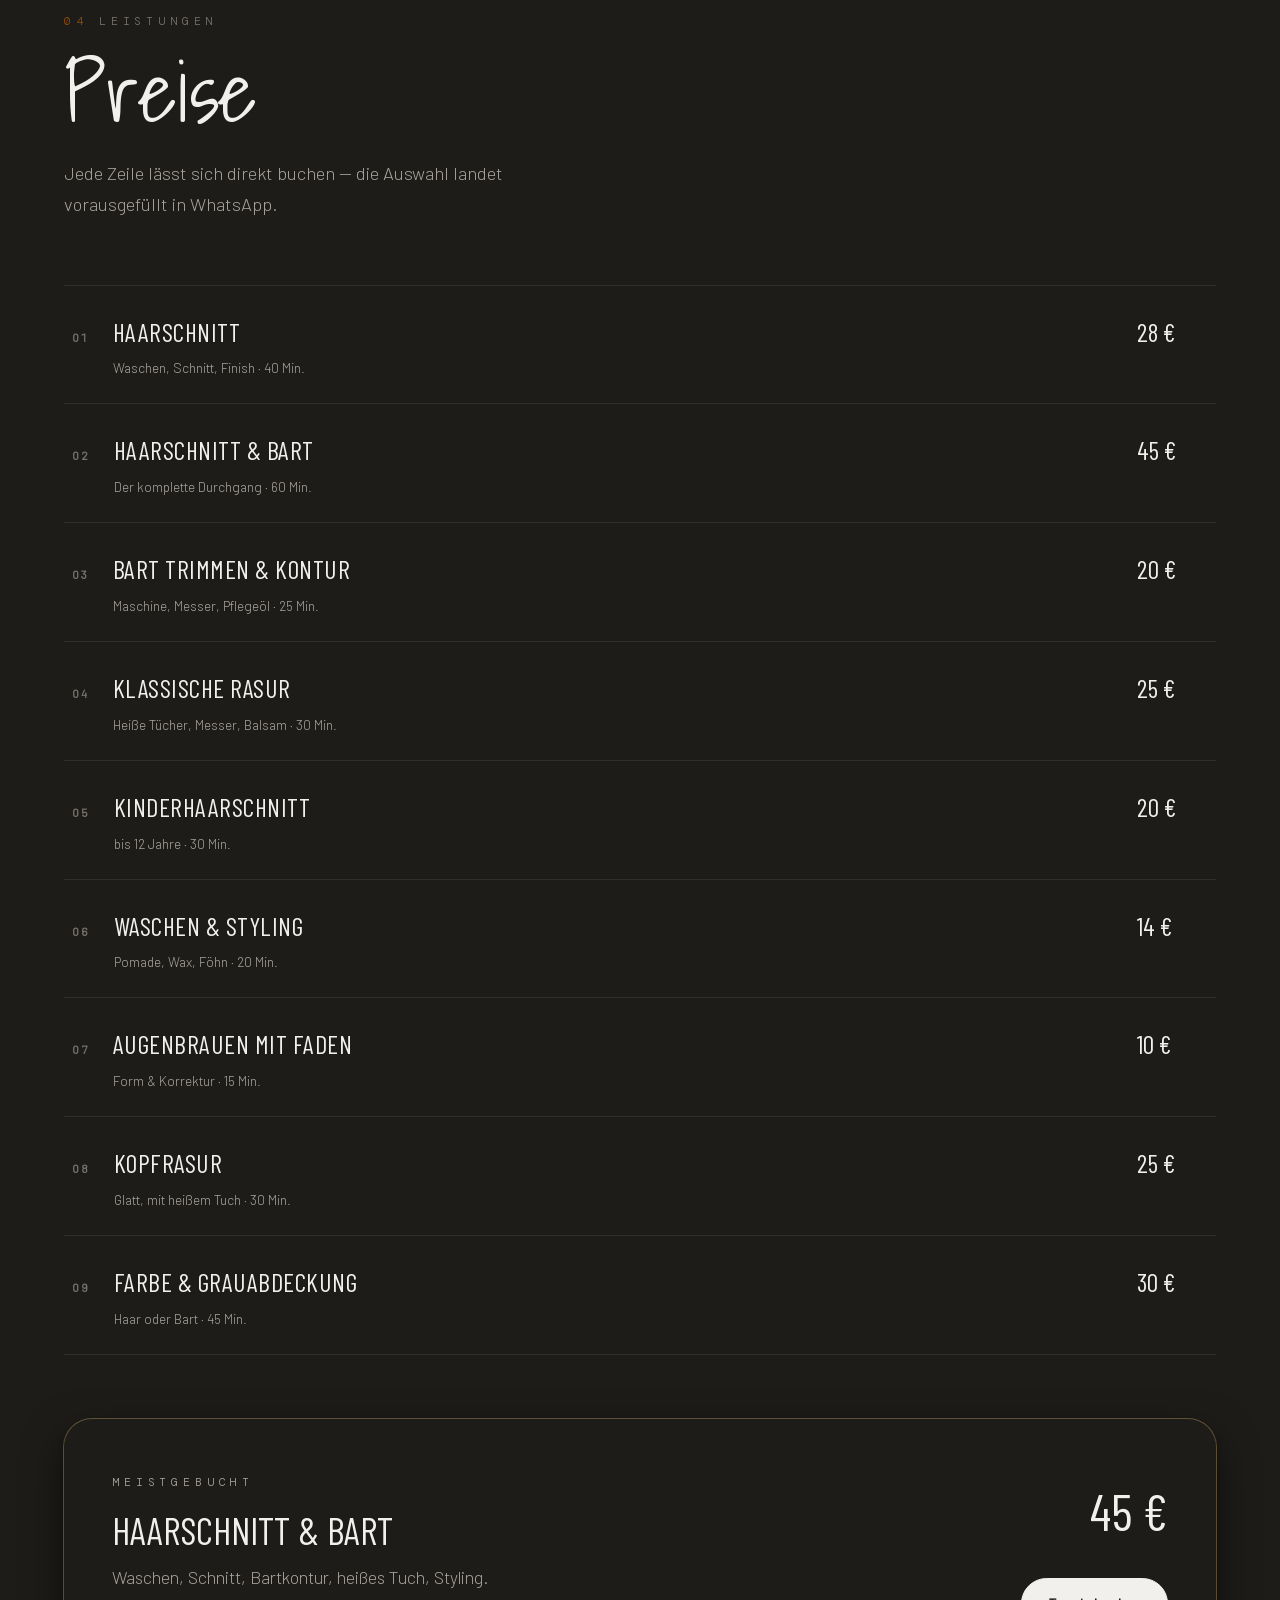
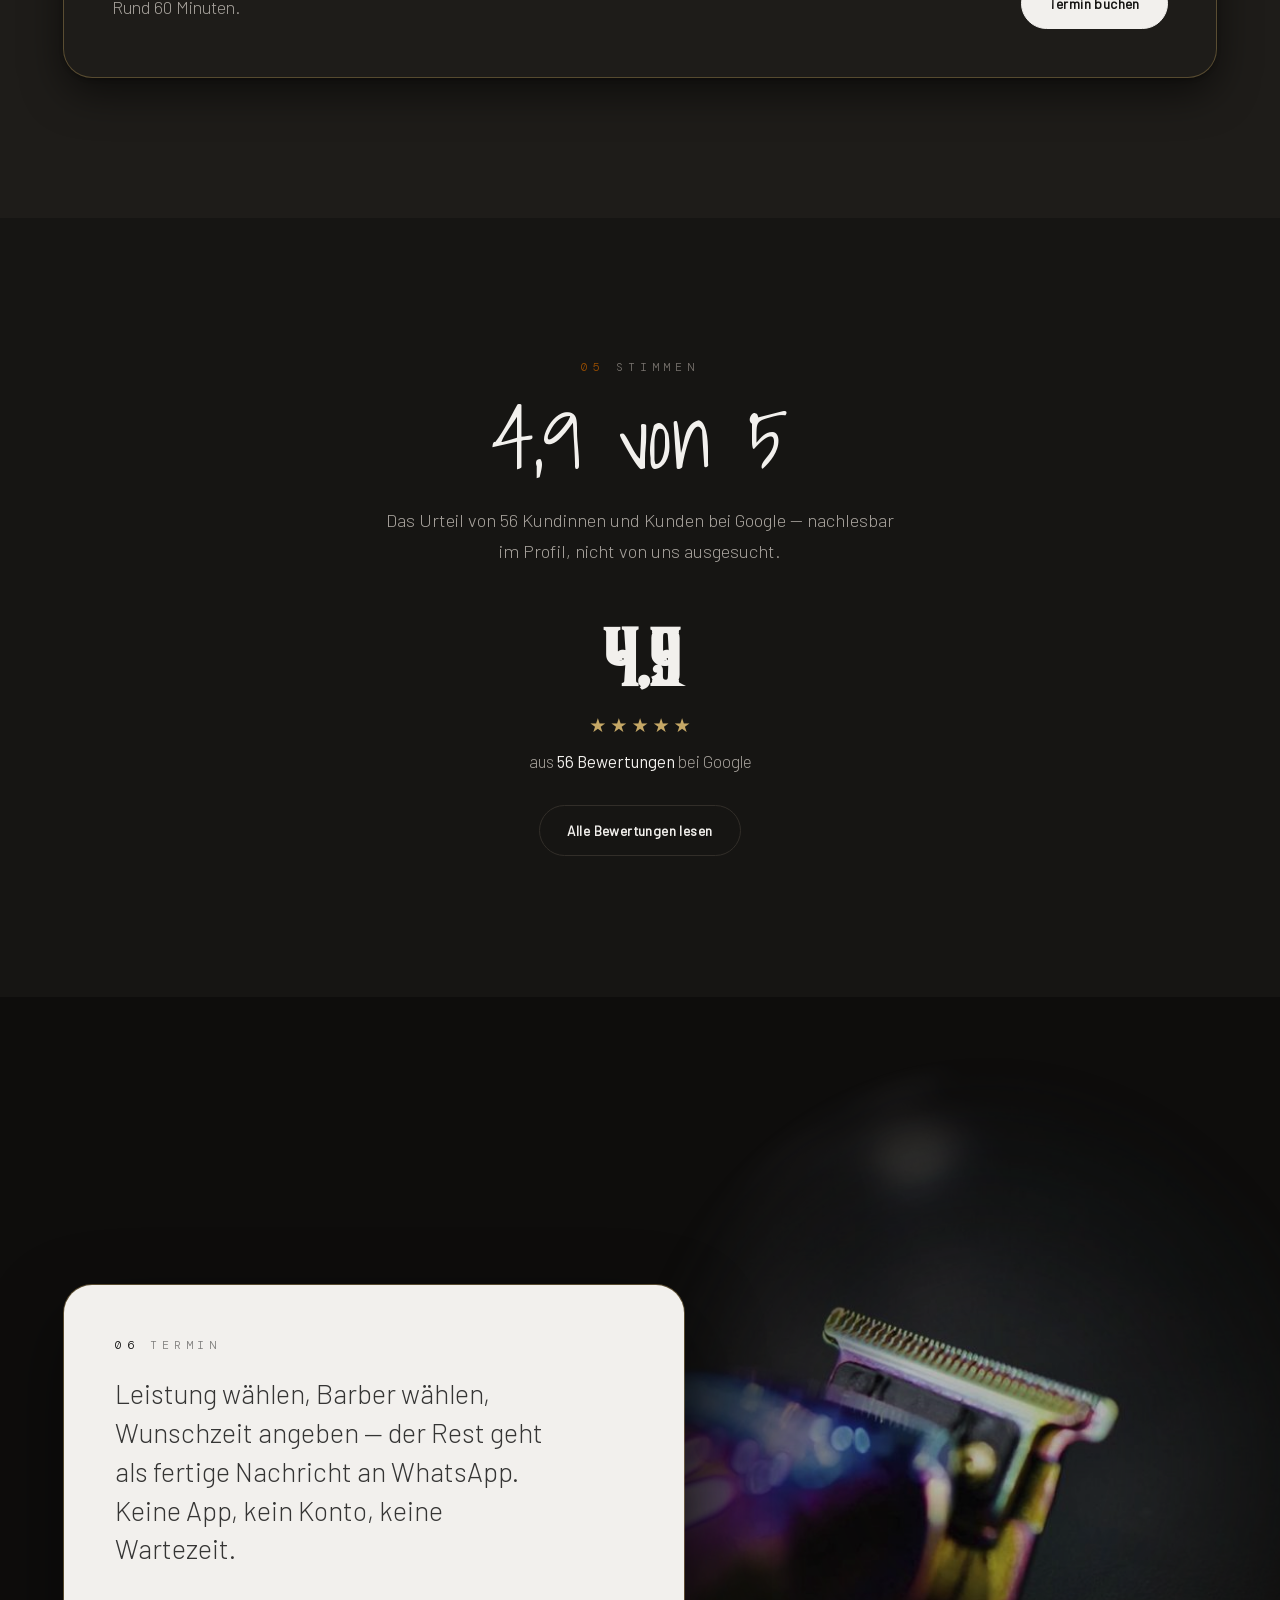
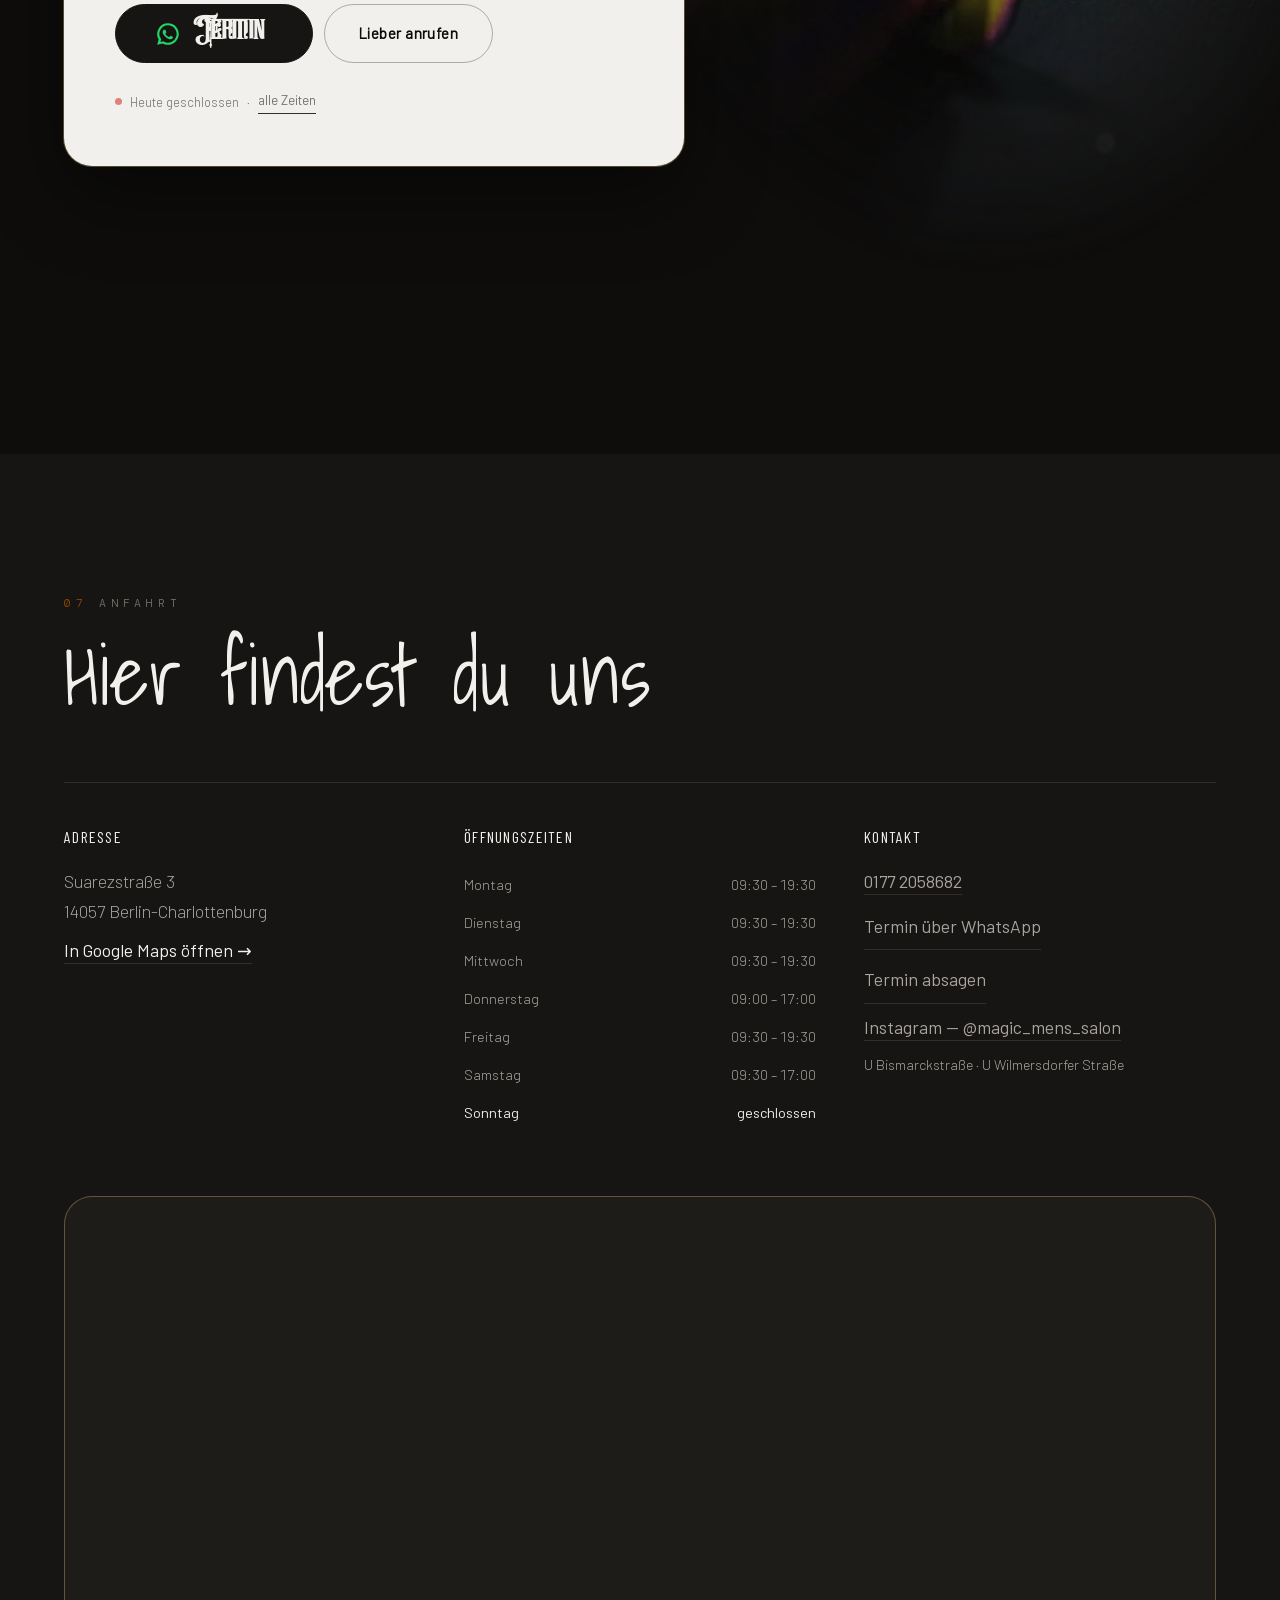
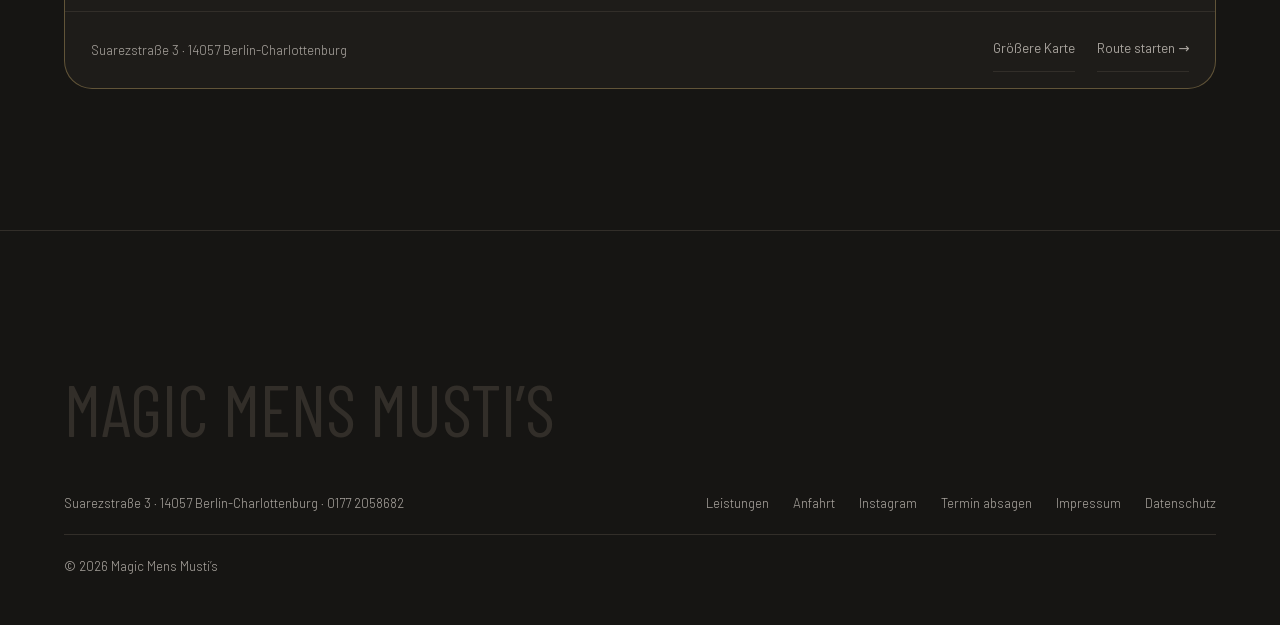
==== commit a43b40ff: "Termin: dunkle Trimmer-Ebene mit Überblendung, Inhalt im hellen Kasten darüber Co-Authored-By: Claud" ====
--- a/index.html
+++ b/index.html
@@ -220,12 +220,12 @@
 </section>
 
 <!-- ══════════ SALONFAMILIE — Text scrollt über Kronleuchter → Salon ══════════ -->
-<section class="sec sec--schicht" id="familie" aria-label="Unsere Salonfamilie">
+<section class="sec sec--schicht" id="familie" aria-label="Unsere Salonfamilie" data-blende="0.3 0.28">
   <!-- Hintergrund-Ebene: bleibt stehen, der Text scrollt darüber.
        Erst nur der Kronleuchter in der Mitte, beim Scrollen öffnet sich
        das Bild zum ganzen Salon. -->
   <div class="schicht" aria-hidden="true">
-    <div class="schicht__bild" data-schicht>
+    <div class="schicht__bild schicht__bild--oeffnen" data-schicht>
       <img class="schicht__a" src="img/lampe-sm.jpg" alt="" width="706" height="900" loading="lazy" decoding="async">
       <img class="schicht__b" src="img/salon-02.jpg" alt="" width="1812" height="909" loading="lazy" decoding="async">
     </div>
@@ -304,26 +304,30 @@
 </section>
 
 <!-- ══════════ 06 · TERMIN ══════════ -->
-<section class="sec sec--dark" id="termin">
-  <div class="cta cta--bild">
-    <div class="cta__text">
-      <p class="eyebrow"><i>06</i> Termin</p>
-      <p class="lead cta__lead">
-        Leistung wählen, Barber wählen, Wunschzeit angeben — der Rest geht als fertige
-        Nachricht an WhatsApp. Keine App, kein Konto, keine Wartezeit.
-      </p>
-      <div class="cta__row">
-        <button class="btn btn--light btn--lg btn--display" data-book aria-label="Termin über WhatsApp anfragen"><svg class="btn__wa" viewBox="0 0 24 24" aria-hidden="true"><path d="M12 2a10 10 0 0 0-8.6 15.1L2 22l5-1.3A10 10 0 1 0 12 2m0 2a8 8 0 1 1-4.1 14.9l-.3-.2-2.6.7.7-2.5-.2-.3A8 8 0 0 1 12 4m-3.4 4c-.2 0-.5.1-.7.4-.2.3-.8.8-.8 2s.8 2.3.9 2.4c.1.2 1.6 2.6 4 3.5 1.9.8 2.3.6 2.8.6.4 0 1.4-.6 1.6-1.1.2-.6.2-1 .1-1.1l-.6-.3-1.4-.7c-.2-.1-.4-.1-.5.1l-.7.9c-.1.2-.3.2-.5.1-.2-.1-1-.4-1.9-1.2-.7-.6-1.2-1.4-1.3-1.6-.1-.2 0-.4.1-.5l.4-.5.3-.5v-.4l-.7-1.7c-.2-.4-.4-.4-.5-.4z"/></svg><span class="btn__wort">Termin</span></button>
-        <a class="btn btn--ghost btn--lg" href="tel:+491772058682">Lieber anrufen</a>
-      </div>
-      <p class="cta__fine">
-        <span class="dot" data-status-dot></span>
-        <span data-status-text>Öffnungszeiten prüfen</span> · <a class="link" href="#anfahrt">alle Zeiten</a>
-      </p>
-    </div>
-    <figure class="cta__bild frame">
-      <img src="img/trimmer2-sm.jpg" alt="Klinge eines Trimmers in Regenbogen-Finish, Nahaufnahme" width="752" height="900" loading="lazy" decoding="async">
-    </figure>
+<section class="sec sec--schicht" id="termin" data-blende="0.36 0.24">
+  <!-- Hintergrund-Ebene wie bei der Salonfamilie, Spielart „blende“:
+       erst der ganze Trimmer, dann die Nahaufnahme der Klinge. Der
+       Termin-Kasten scrollt darüber. -->
+  <div class="schicht" aria-hidden="true">
+    <div class="schicht__bild schicht__bild--blende" data-schicht>
+      <img class="schicht__a" src="img/trimmer-sm.jpg" alt="" width="716" height="900" loading="lazy" decoding="async">
+      <img class="schicht__b" src="img/trimmer2-sm.jpg" alt="" width="752" height="900" loading="lazy" decoding="async">
+    </div>
+  </div>
+  <div class="cta cta--karte sec--dark">
+    <p class="eyebrow"><i>06</i> Termin</p>
+    <p class="lead cta__lead">
+      Leistung wählen, Barber wählen, Wunschzeit angeben — der Rest geht als fertige
+      Nachricht an WhatsApp. Keine App, kein Konto, keine Wartezeit.
+    </p>
+    <div class="cta__row">
+      <button class="btn btn--light btn--lg btn--display" data-book aria-label="Termin über WhatsApp anfragen"><svg class="btn__wa" viewBox="0 0 24 24" aria-hidden="true"><path d="M12 2a10 10 0 0 0-8.6 15.1L2 22l5-1.3A10 10 0 1 0 12 2m0 2a8 8 0 1 1-4.1 14.9l-.3-.2-2.6.7.7-2.5-.2-.3A8 8 0 0 1 12 4m-3.4 4c-.2 0-.5.1-.7.4-.2.3-.8.8-.8 2s.8 2.3.9 2.4c.1.2 1.6 2.6 4 3.5 1.9.8 2.3.6 2.8.6.4 0 1.4-.6 1.6-1.1.2-.6.2-1 .1-1.1l-.6-.3-1.4-.7c-.2-.1-.4-.1-.5.1l-.7.9c-.1.2-.3.2-.5.1-.2-.1-1-.4-1.9-1.2-.7-.6-1.2-1.4-1.3-1.6-.1-.2 0-.4.1-.5l.4-.5.3-.5v-.4l-.7-1.7c-.2-.4-.4-.4-.5-.4z"/></svg><span class="btn__wort">Termin</span></button>
+      <a class="btn btn--ghost btn--lg" href="tel:+491772058682">Lieber anrufen</a>
+    </div>
+    <p class="cta__fine">
+      <span class="dot" data-status-dot></span>
+      <span data-status-text>Öffnungszeiten prüfen</span> · <a class="link" href="#anfahrt">alle Zeiten</a>
+    </p>
   </div>
 </section>
 
--- a/style.css
+++ b/style.css
@@ -465,43 +465,60 @@
 .sec{ padding:var(--section) var(--gutter) }
 .sec--tint{ background:var(--tint) }
 
-/* Zwei Ebenen: schwarzer Grund mit einem Bild, das stehen bleibt (sticky),
-   der Text scrollt darüber. --p (0…1) kommt aus script.js.
-   Ablauf: Erst nur der Kronleuchter in der Mitte, eng von Schwarz
-   umschlossen. Beim Scrollen weitet sich die Maske, der Leuchter wächst
-   leicht und blendet in den ganzen Salon über (--b) — das Bild „öffnet
-   sich" zum Raum. */
+/* ── Zwei Ebenen (Layered Scrolling) ─────────────────────────────────
+   Schwarzer Grund mit Bildern, die stehen bleiben (sticky); der Inhalt
+   scrollt darüber. --p (0…1, Fortschritt durch die Sektion) und --b
+   (0…1, Überblendung Bild A → B) kommen aus script.js. Zwei Spielarten:
+   · --oeffnen  (Salonfamilie): Kronleuchter in der Mitte, die Maske
+                weitet sich, er blendet in den ganzen Salon über.
+   · --blende   (Termin): Trimmer rechts, weich maskiert, blendet in
+                die Nahaufnahme der Klinge über, leichter Ken-Burns-Zoom. */
 .sec--schicht{ position:relative; background:#0E0D0C; --p:0; --b:0 }
 .sec--schicht > :not(.schicht){ position:relative; z-index:1 }
 .schicht{ position:absolute; inset:0; z-index:0; pointer-events:none }
-.schicht__bild{
-  position:sticky; top:0; height:100vh; height:100svh; overflow:hidden;
+.schicht__bild{ position:sticky; top:0; height:100vh; height:100svh; overflow:hidden }
+.schicht__bild img{ position:absolute; inset:0; width:100%; height:100% }
+
+/* Spielart 1: öffnen */
+.schicht__bild--oeffnen{
   --w:calc(26% + var(--p) * 95%);
   --h:calc(34% + var(--p) * 95%);
   -webkit-mask-image:radial-gradient(ellipse var(--w) var(--h) at 50% 50%, #000 45%, transparent 100%);
           mask-image:radial-gradient(ellipse var(--w) var(--h) at 50% 50%, #000 45%, transparent 100%);
 }
-.schicht__bild img{ position:absolute; inset:0; width:100%; height:100% }
-.schicht__bild .schicht__a{
+.schicht__bild--oeffnen .schicht__a{
   left:50%; right:auto; width:auto; aspect-ratio:706/900; object-fit:cover;
   opacity:calc(.85 * (1 - var(--b)));
   transform:translateX(-50%) scale(calc(1 + var(--p) * .35));
   -webkit-mask-image:linear-gradient(90deg, transparent, #000 22%, #000 78%, transparent);
           mask-image:linear-gradient(90deg, transparent, #000 22%, #000 78%, transparent);
 }
-.schicht__bild .schicht__b{
+.schicht__bild--oeffnen .schicht__b{
   object-fit:cover; opacity:calc(.5 * var(--b));
   transform:scale(calc(1.18 - var(--b) * .18));
 }
 /* Schatten hinter der Textspalte, damit Weiß auch auf dem hellen Salon
    lesbar bleibt. */
-.schicht__bild::after{
+.schicht__bild--oeffnen::after{
   content:""; position:absolute; inset:0;
   background:linear-gradient(90deg, rgba(14,13,12,.85) 0%, rgba(14,13,12,.5) 45%, transparent 75%);
   opacity:var(--b);
 }
+
+/* Spielart 2: überblenden */
+.schicht__bild--blende{ --o:.72 }
+.schicht__bild--blende img{
+  left:auto; width:min(60vw,860px); object-fit:cover;
+  -webkit-mask-image:radial-gradient(ellipse 62% 58% at 62% 52%, #000 25%, transparent 78%);
+          mask-image:radial-gradient(ellipse 62% 58% at 62% 52%, #000 25%, transparent 78%);
+}
+.schicht__bild--blende .schicht__a{ opacity:calc(var(--o) * (1 - var(--b))); transform:scale(calc(1 + var(--p) * .06)) }
+.schicht__bild--blende .schicht__b{ opacity:calc(var(--o) * var(--b)); transform:scale(calc(1.06 - var(--p) * .06)) }
+
 @media (max-width:899px){
-  .schicht__bild::after{ background:rgba(14,13,12,.5); opacity:1 }
+  .schicht__bild--oeffnen::after{ background:rgba(14,13,12,.5); opacity:1 }
+  .schicht__bild--blende{ --o:.5 }
+  .schicht__bild--blende img{ width:100% }
 }
 .familie{
   max-width:var(--max); margin-inline:auto;
@@ -716,22 +733,24 @@
 .cta{ max-width:var(--max); margin-inline:auto }
 .cta__row{ display:flex; flex-wrap:wrap; gap:.7rem; margin-top:2.25rem }
 
-/* Ohne Überschrift: der Satz selbst ist die Aussage, deshalb größer. */
+/* Termin: dunkle Sektion mit Trimmer-Ebene, der Inhalt sitzt in einem
+   hellen Kasten und scrollt darüber. Der Kasten trägt .sec--dark, damit
+   Eyebrow, Text und Knöpfe ihre Farben für hellen Grund behalten. */
+#termin{ padding-block:32vh }
+.cta--karte{
+  max-width:620px; margin-inline:0;
+  padding:clamp(1.75rem,4vw,3.25rem);
+  border-radius:var(--r);
+  box-shadow:0 0 0 1px var(--brass-line), 0 30px 80px rgba(0,0,0,.45);
+}
+@media (min-width:900px){
+  .cta--karte{ margin-left:max(0px, calc((100% - var(--max)) / 2)) }
+}
 .cta__lead{
   max-width:30ch; margin-top:1rem;
-  font-size:clamp(1.3rem,2.3vw,1.85rem); line-height:1.45;
+  font-size:clamp(1.25rem,2.1vw,1.7rem); line-height:1.45;
 }
 .sec--dark .cta__lead{ color:rgba(11,11,11,.82) }
-.cta--bild{ display:grid; gap:clamp(2.5rem,5vw,4rem); align-items:center }
-.cta__bild{
-  margin:0; justify-self:center; width:min(80%,320px);
-  aspect-ratio:4/5; overflow:hidden; border-radius:var(--r);
-}
-.cta__bild img{ width:100%; height:100%; object-fit:cover; display:block }
-@media (min-width:900px){
-  .cta--bild{ grid-template-columns:minmax(0,1fr) minmax(280px,380px) }
-  .cta__bild{ width:100%; justify-self:end }
-}
 
 .cta__fine{
   margin-top:1.6rem; font-size:.82rem; color:rgba(11,11,11,.55);
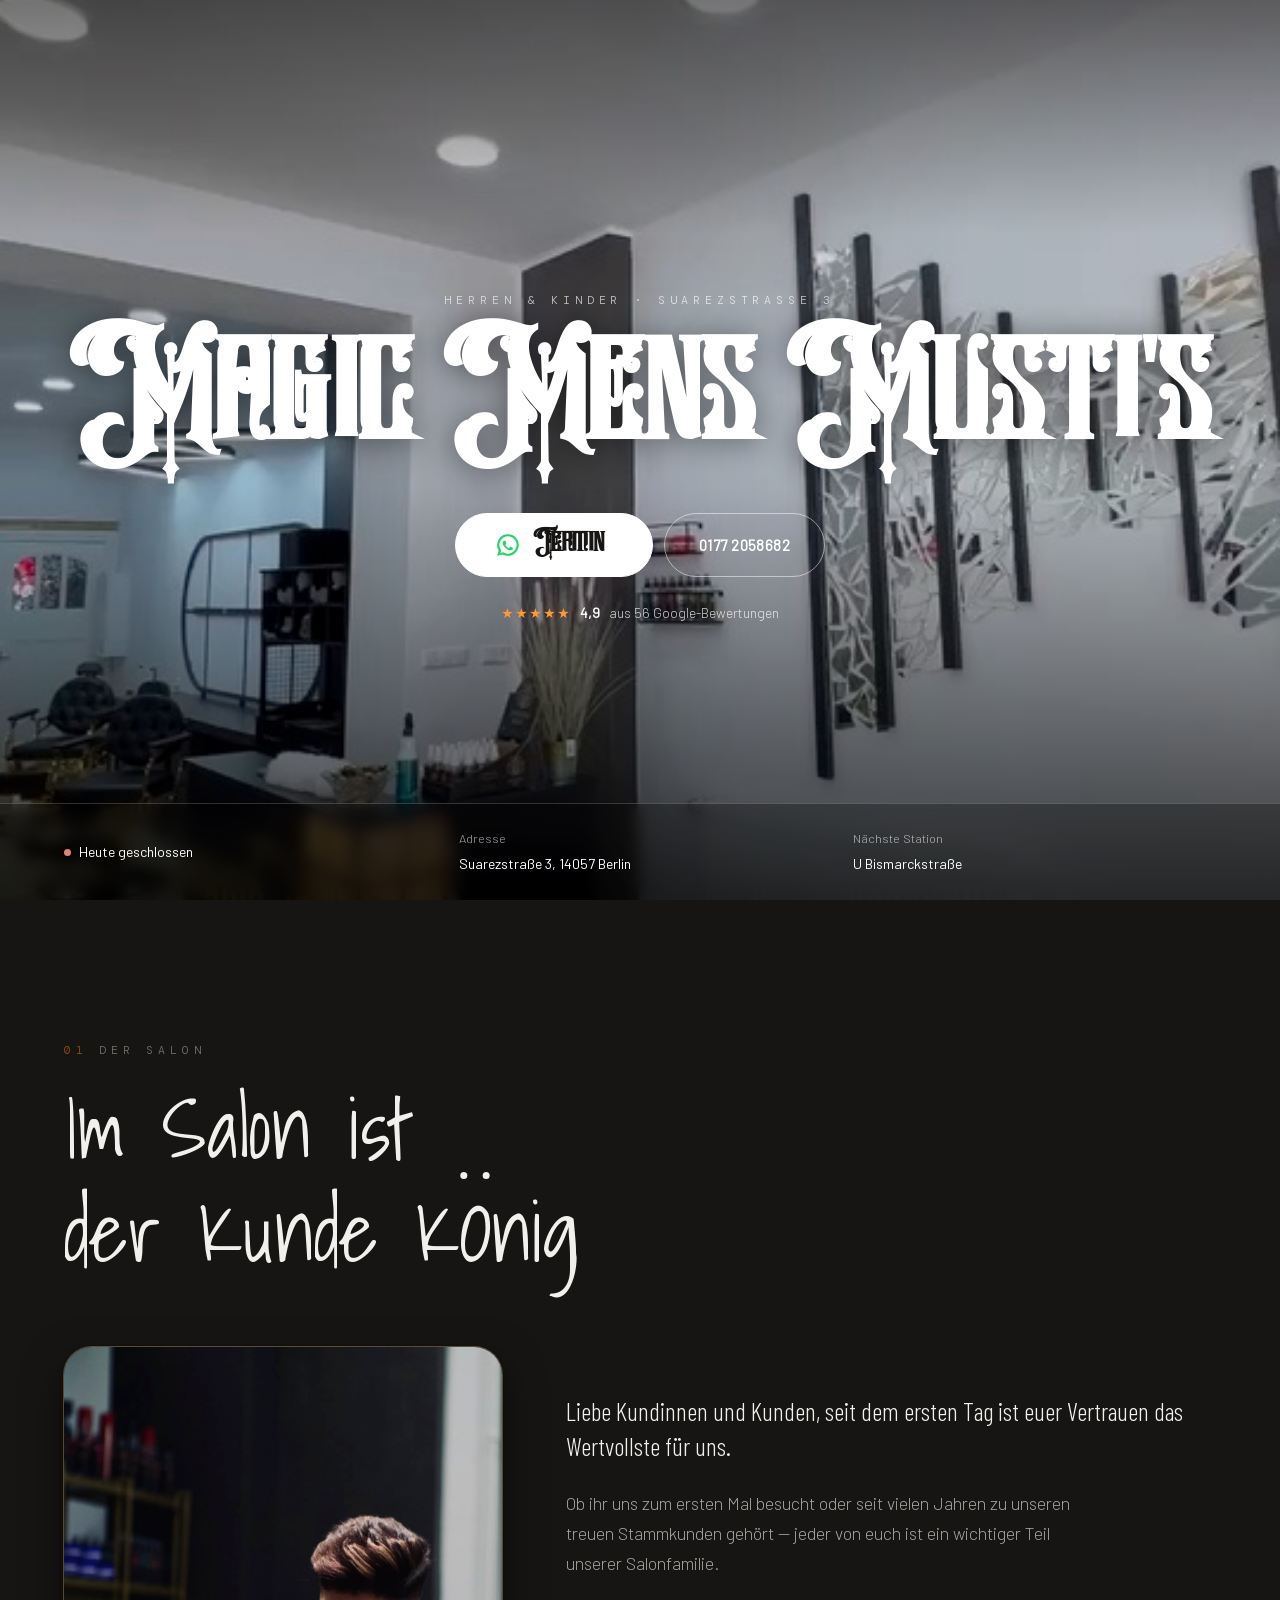
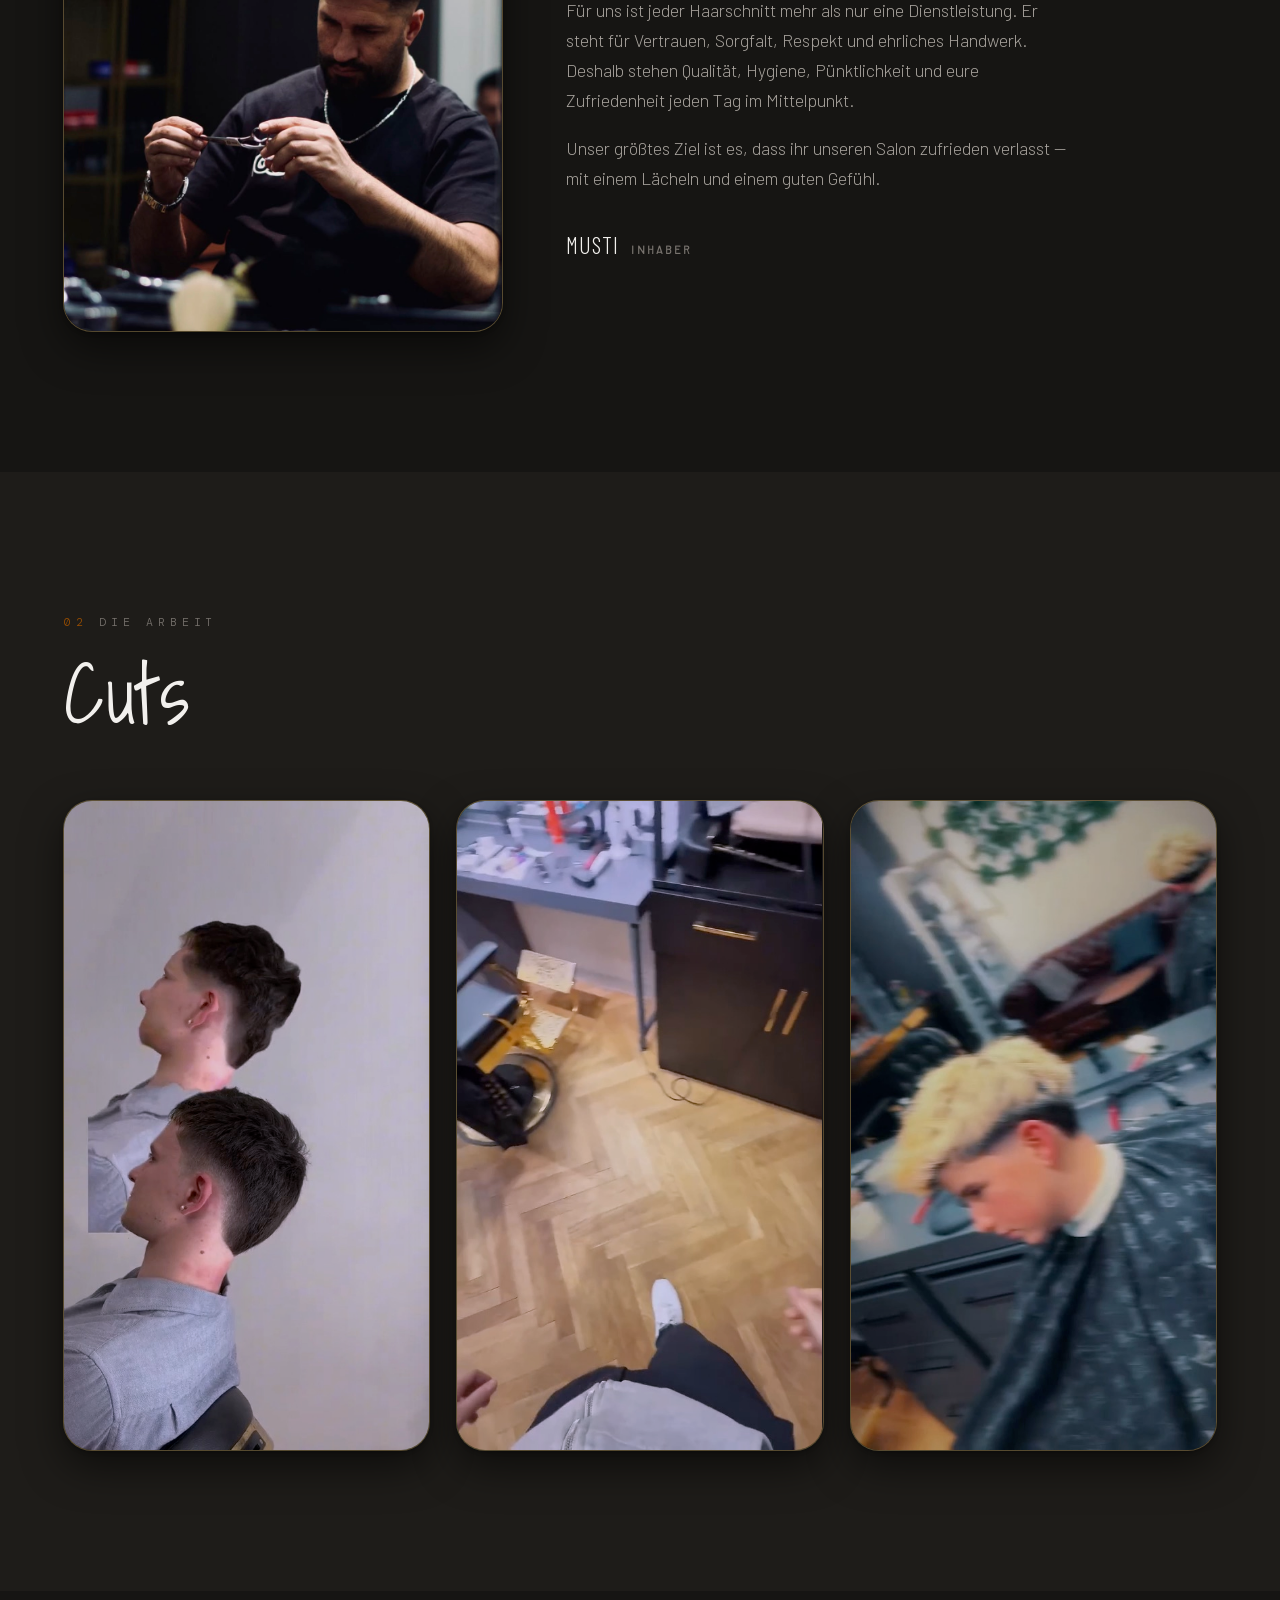
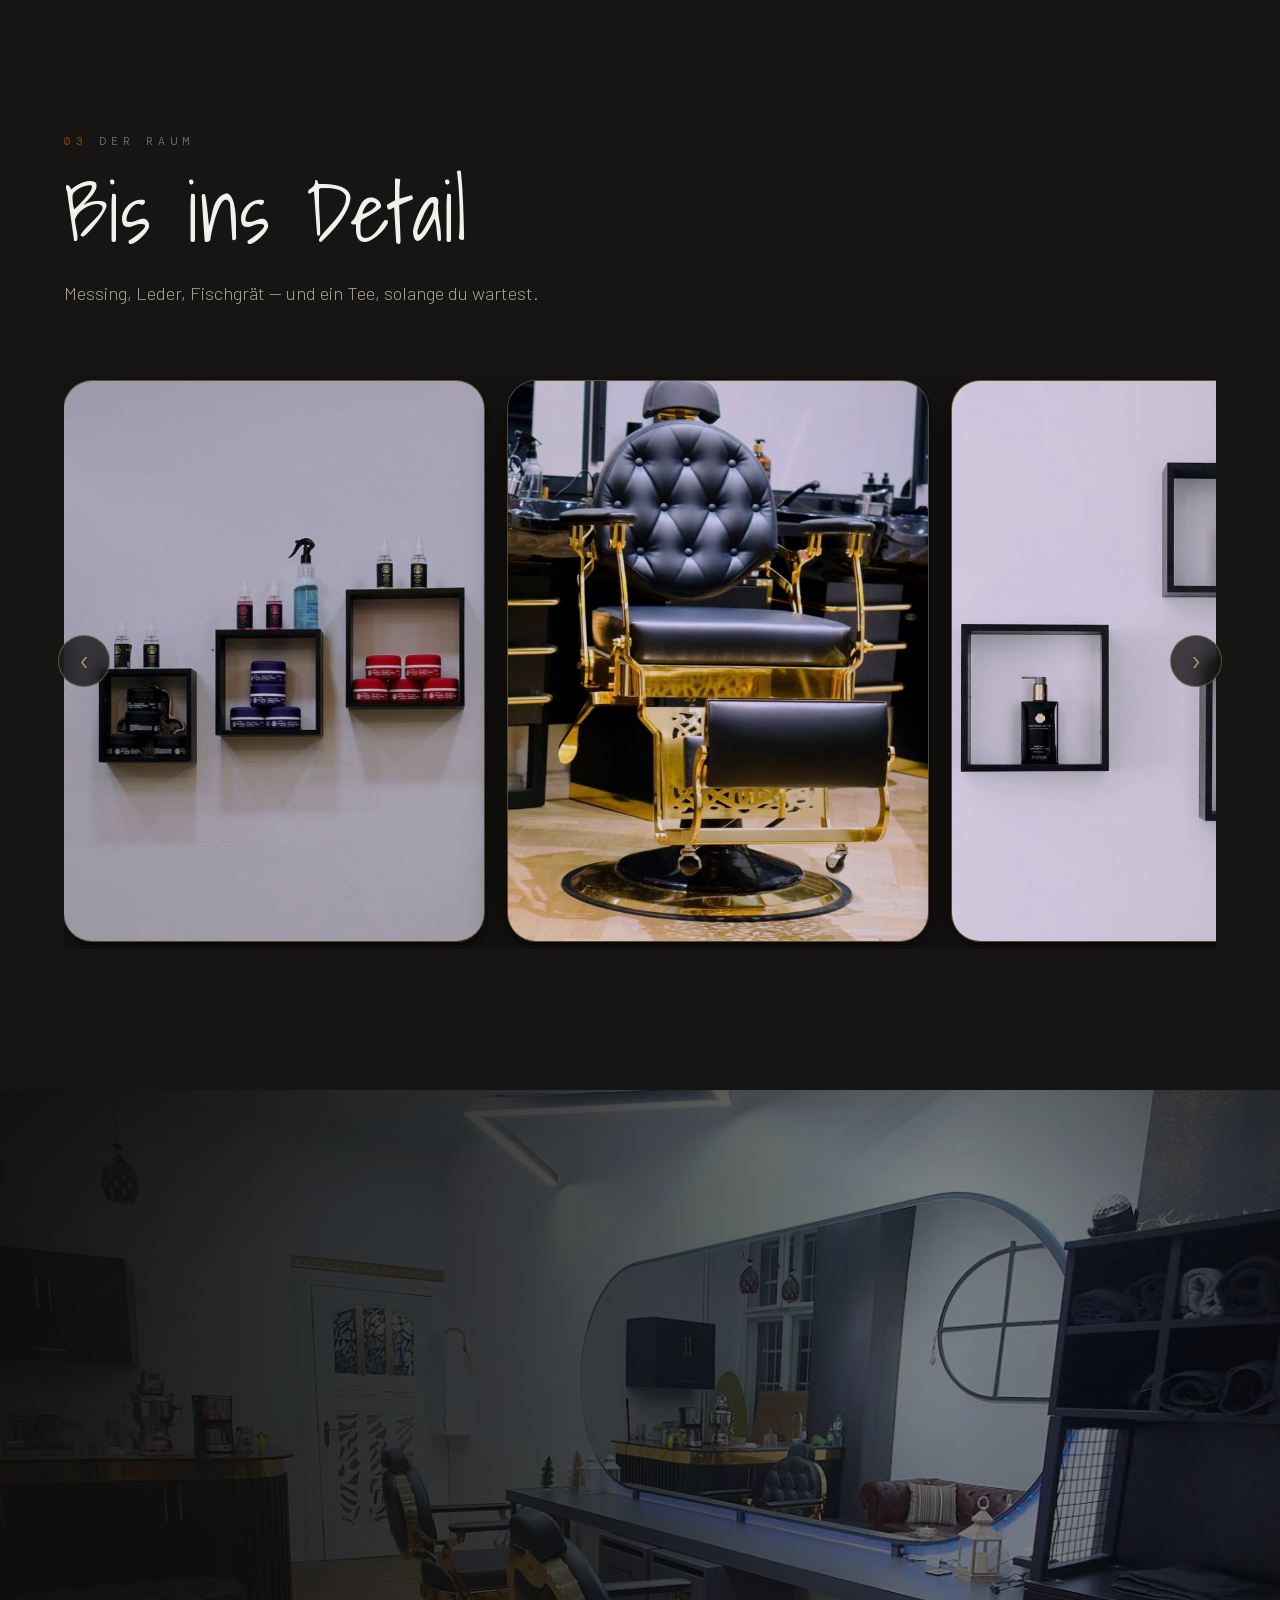
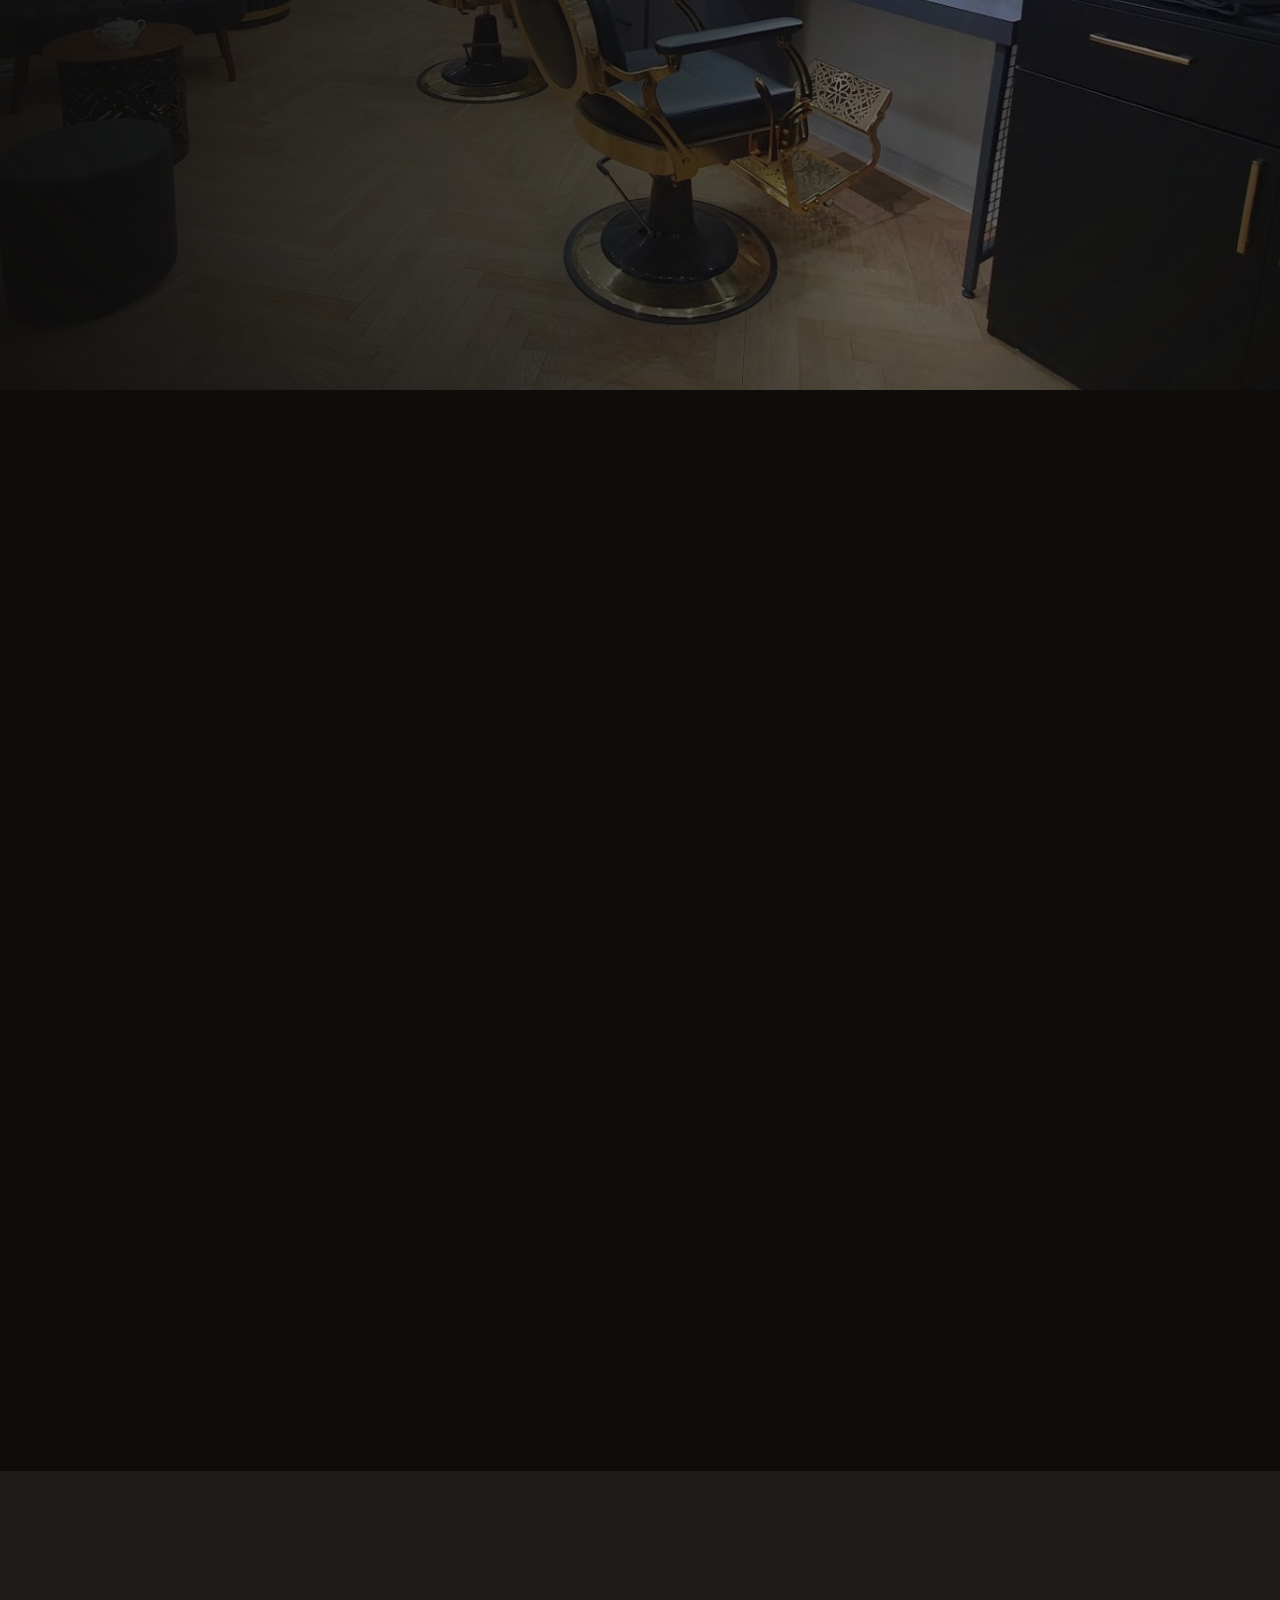
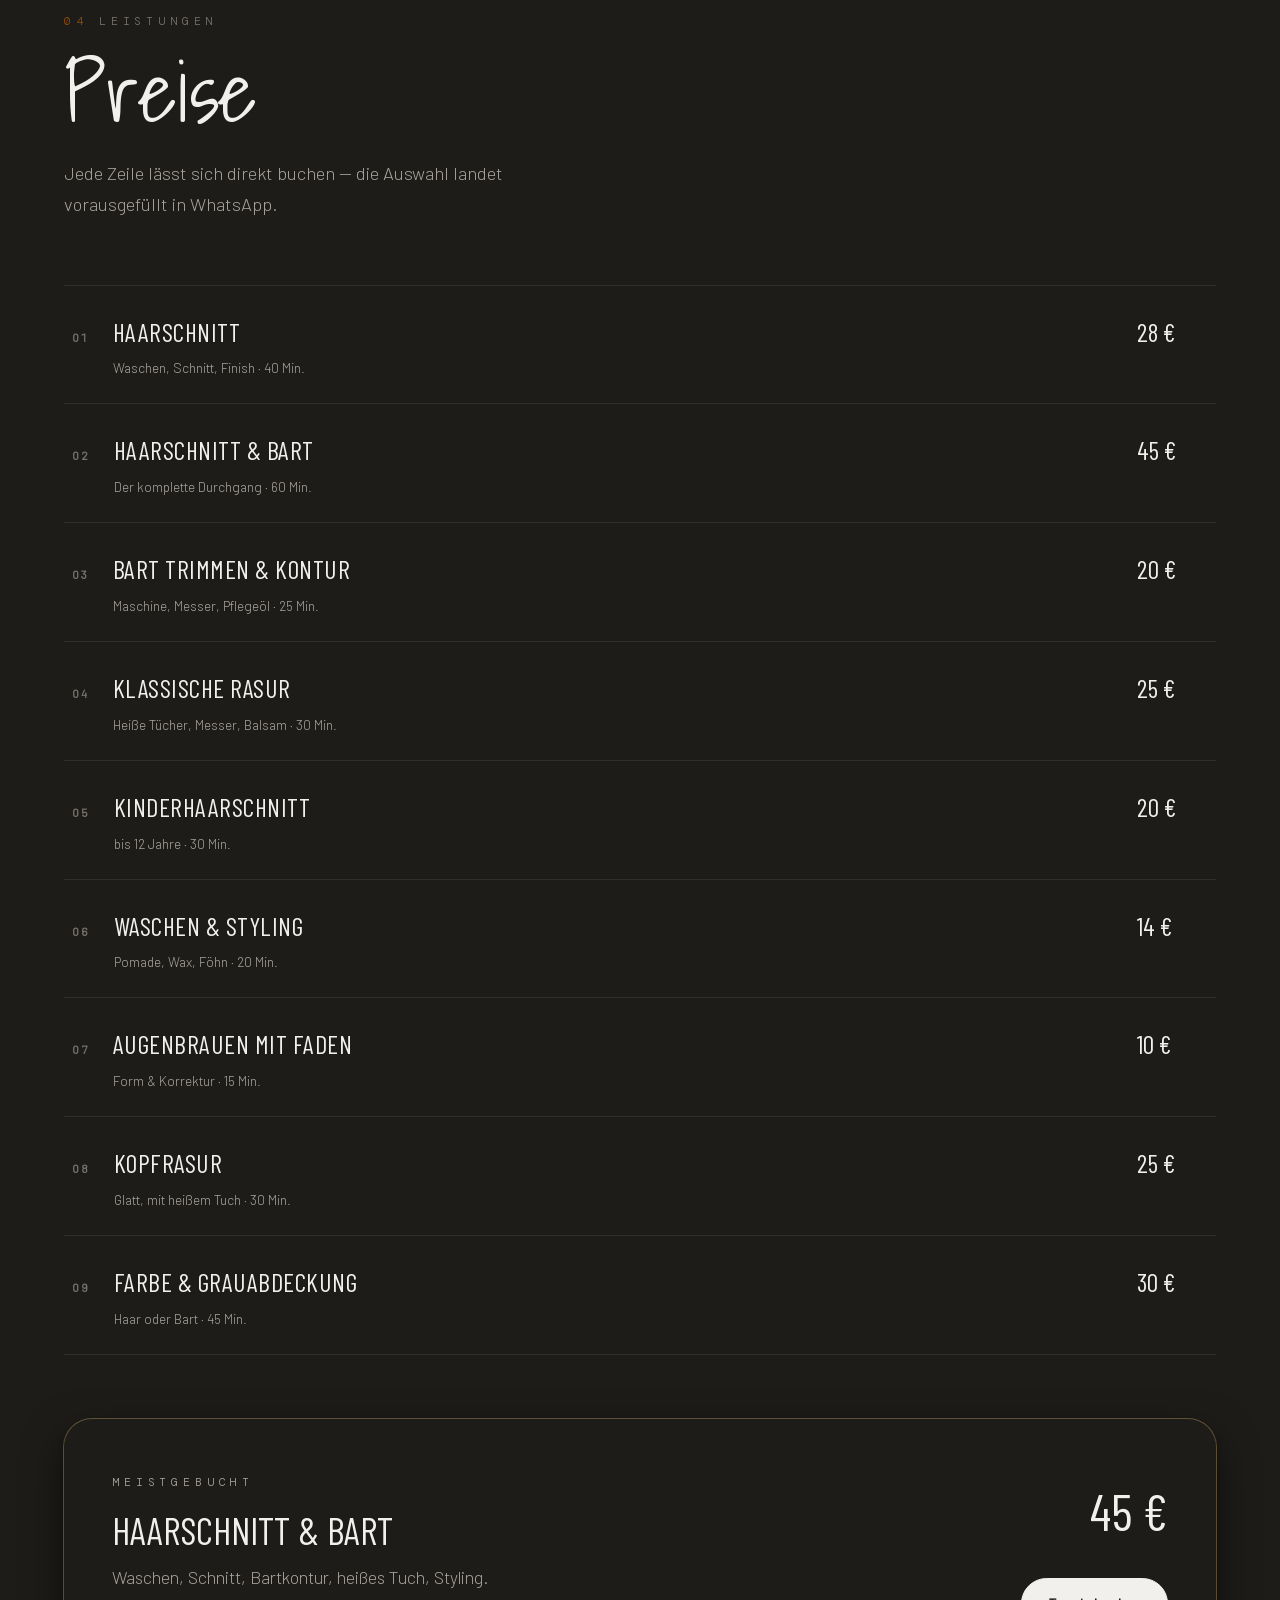
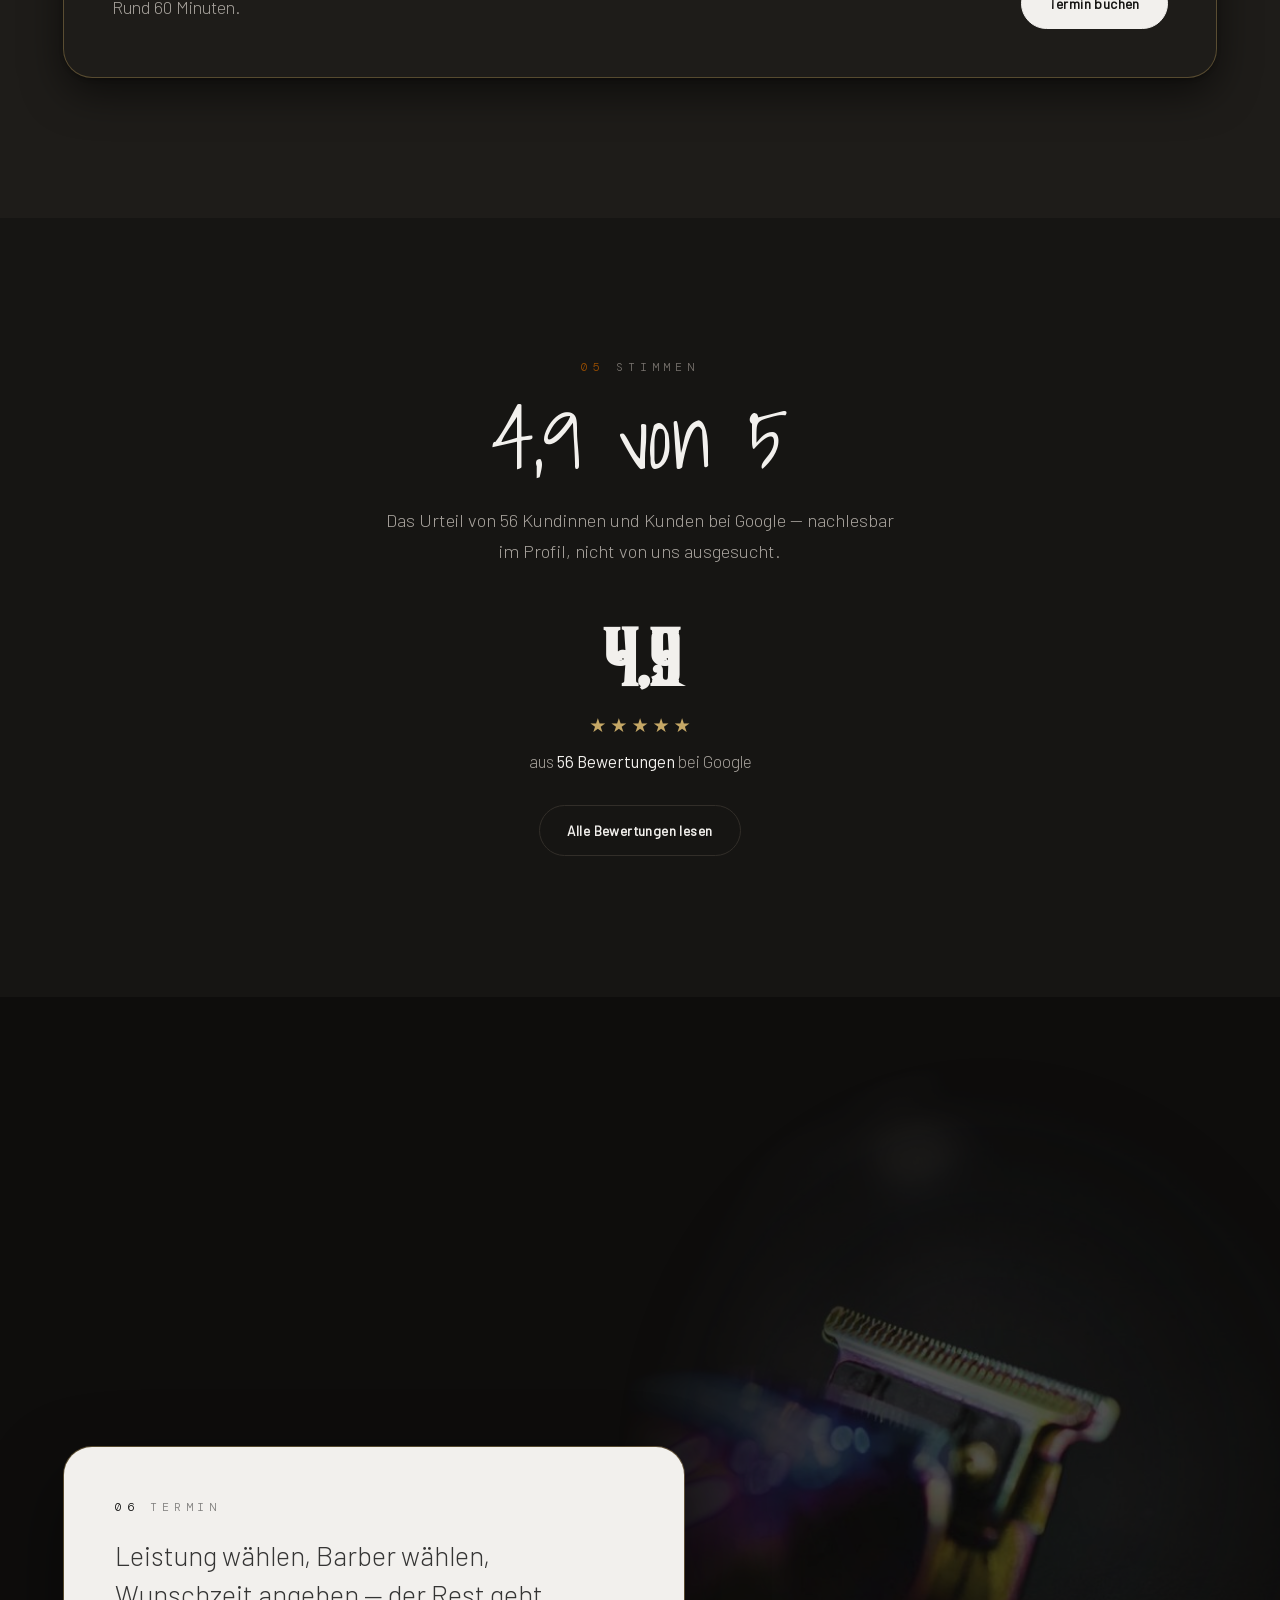
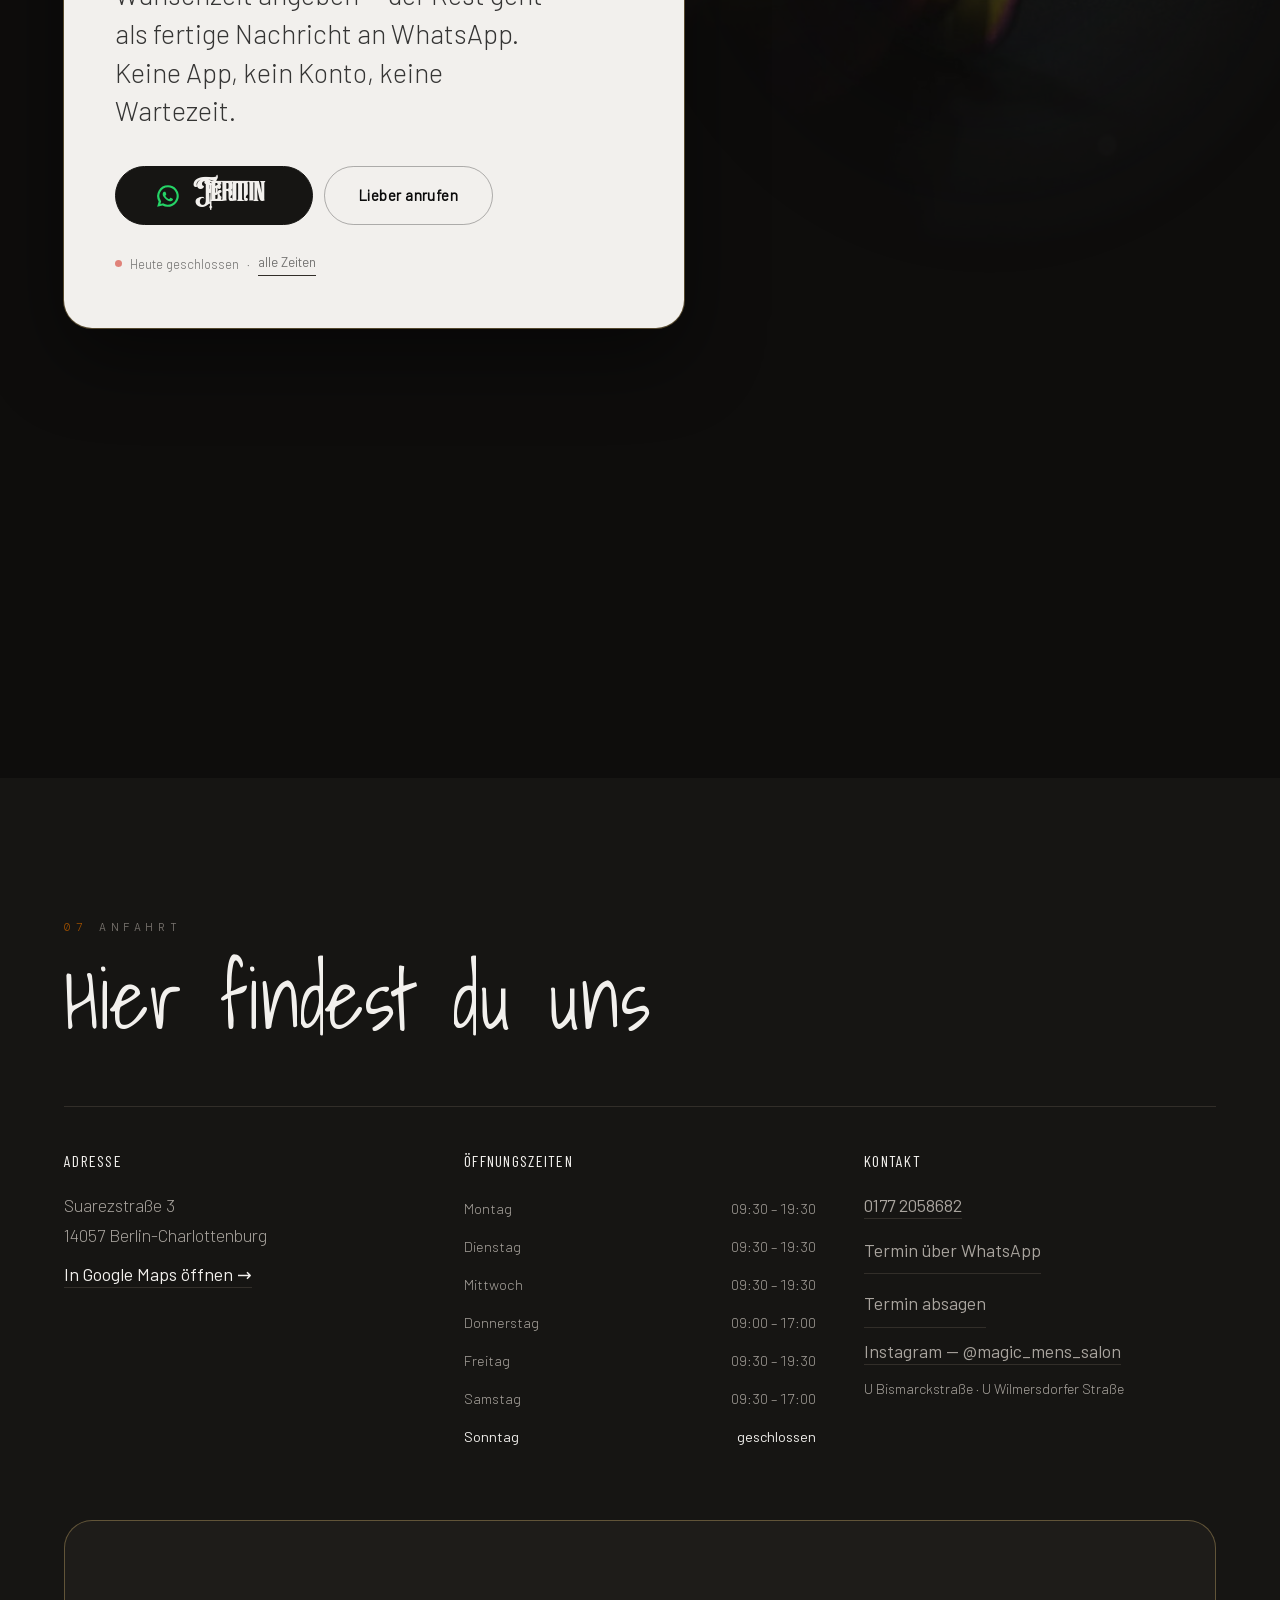
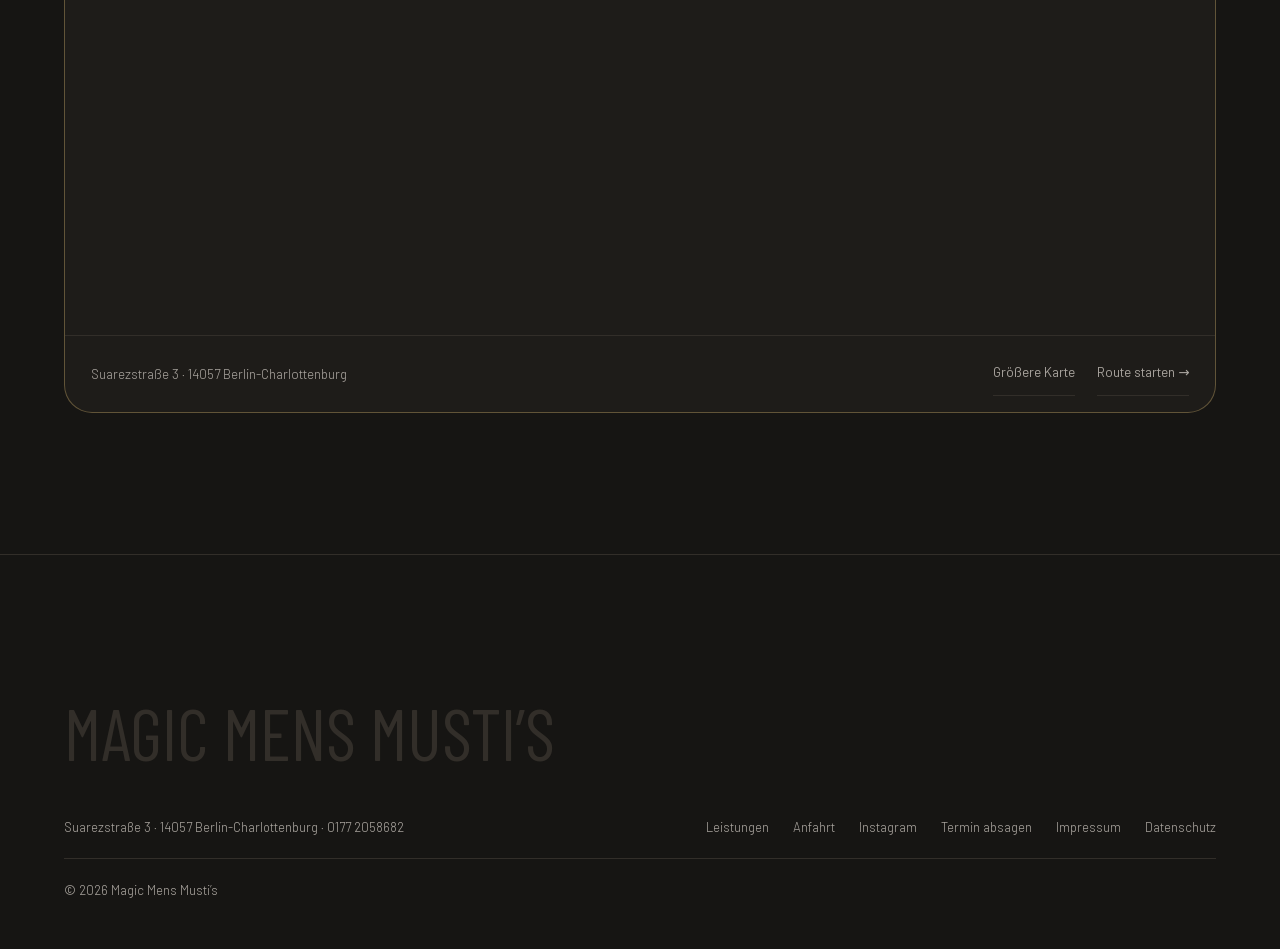
==== commit 7244a7bb: "Termin: Überblendung neu getaktet (Trimmer → Klinge bis Mitte), danach verklingt das Bild ins Dunkle" ====
--- a/index.html
+++ b/index.html
@@ -304,10 +304,11 @@
 </section>
 
 <!-- ══════════ 06 · TERMIN ══════════ -->
-<section class="sec sec--schicht" id="termin" data-blende="0.36 0.24">
+<section class="sec sec--schicht" id="termin" data-blende="0.4 0.08" data-aus="0.66 0.22">
   <!-- Hintergrund-Ebene wie bei der Salonfamilie, Spielart „blende“:
-       erst der ganze Trimmer, dann die Nahaufnahme der Klinge. Der
-       Termin-Kasten scrollt darüber. -->
+       erst der ganze Trimmer, bis der Kasten in der Mitte steht ist die
+       Nahaufnahme der Klinge ganz da, danach verklingt alles ins Dunkle.
+       Der Termin-Kasten scrollt darüber. -->
   <div class="schicht" aria-hidden="true">
     <div class="schicht__bild schicht__bild--blende" data-schicht>
       <img class="schicht__a" src="img/trimmer-sm.jpg" alt="" width="716" height="900" loading="lazy" decoding="async">
--- a/style.css
+++ b/style.css
@@ -506,7 +506,7 @@
 }
 
 /* Spielart 2: überblenden */
-.schicht__bild--blende{ --o:.72 }
+.schicht__bild--blende{ --o:.72; opacity:calc(1 - var(--f, 0)) }
 .schicht__bild--blende img{
   left:auto; width:min(60vw,860px); object-fit:cover;
   -webkit-mask-image:radial-gradient(ellipse 62% 58% at 62% 52%, #000 25%, transparent 78%);
@@ -736,7 +736,7 @@
 /* Termin: dunkle Sektion mit Trimmer-Ebene, der Inhalt sitzt in einem
    hellen Kasten und scrollt darüber. Der Kasten trägt .sec--dark, damit
    Eyebrow, Text und Knöpfe ihre Farben für hellen Grund behalten. */
-#termin{ padding-block:32vh }
+#termin{ padding-block:50vh }
 .cta--karte{
   max-width:620px; margin-inline:0;
   padding:clamp(1.75rem,4vw,3.25rem);
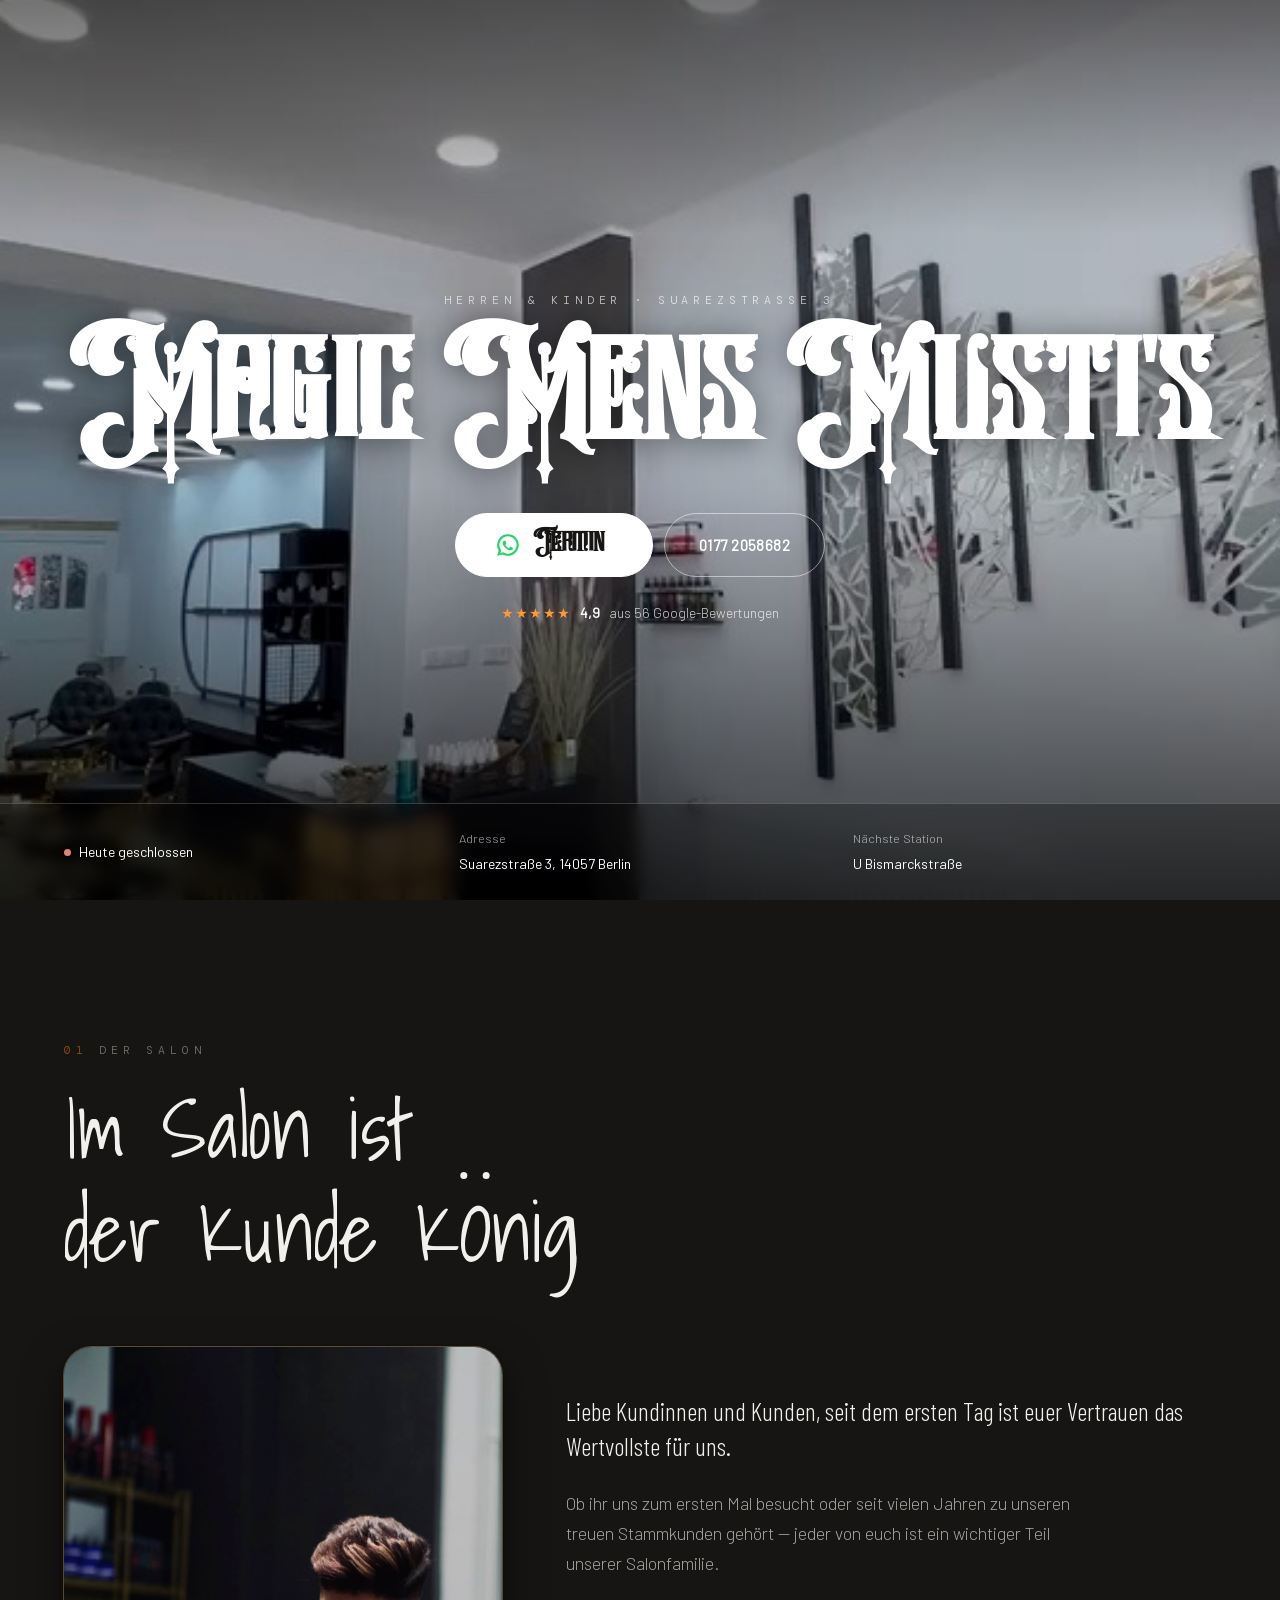
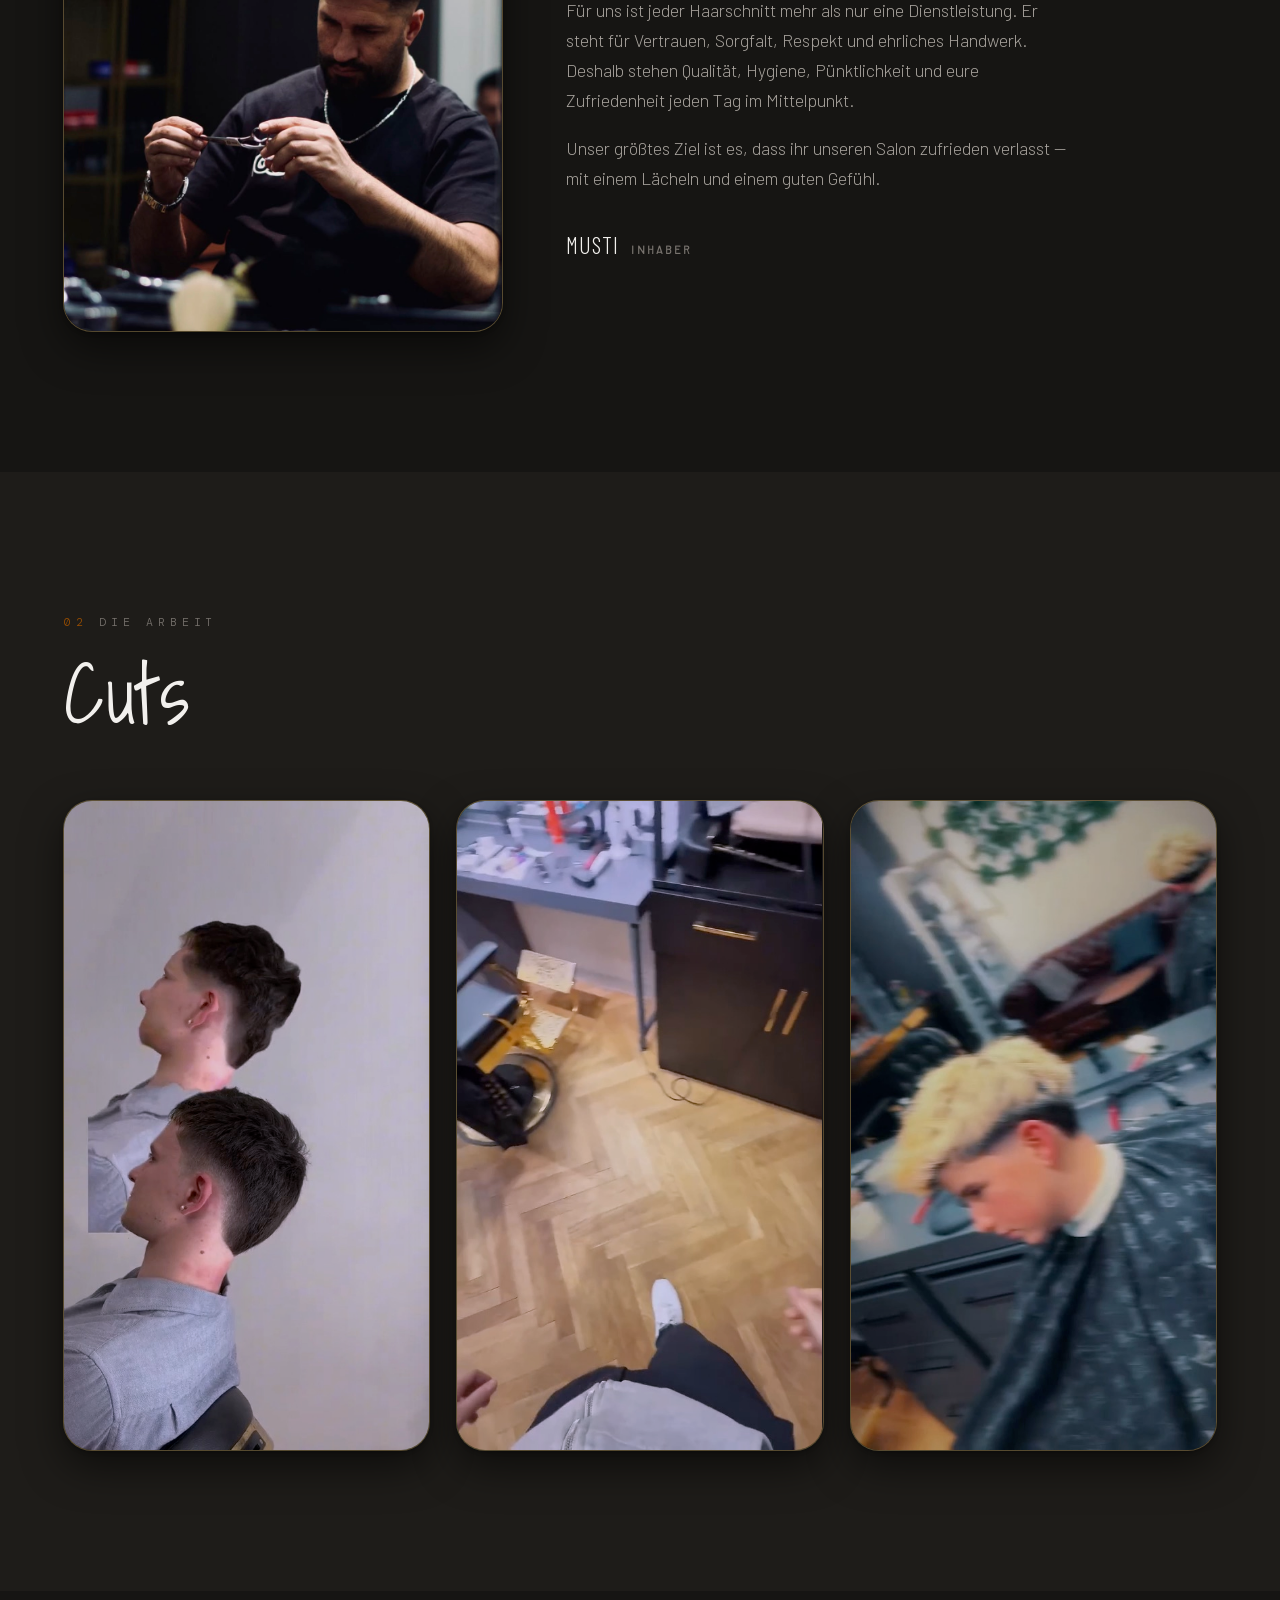
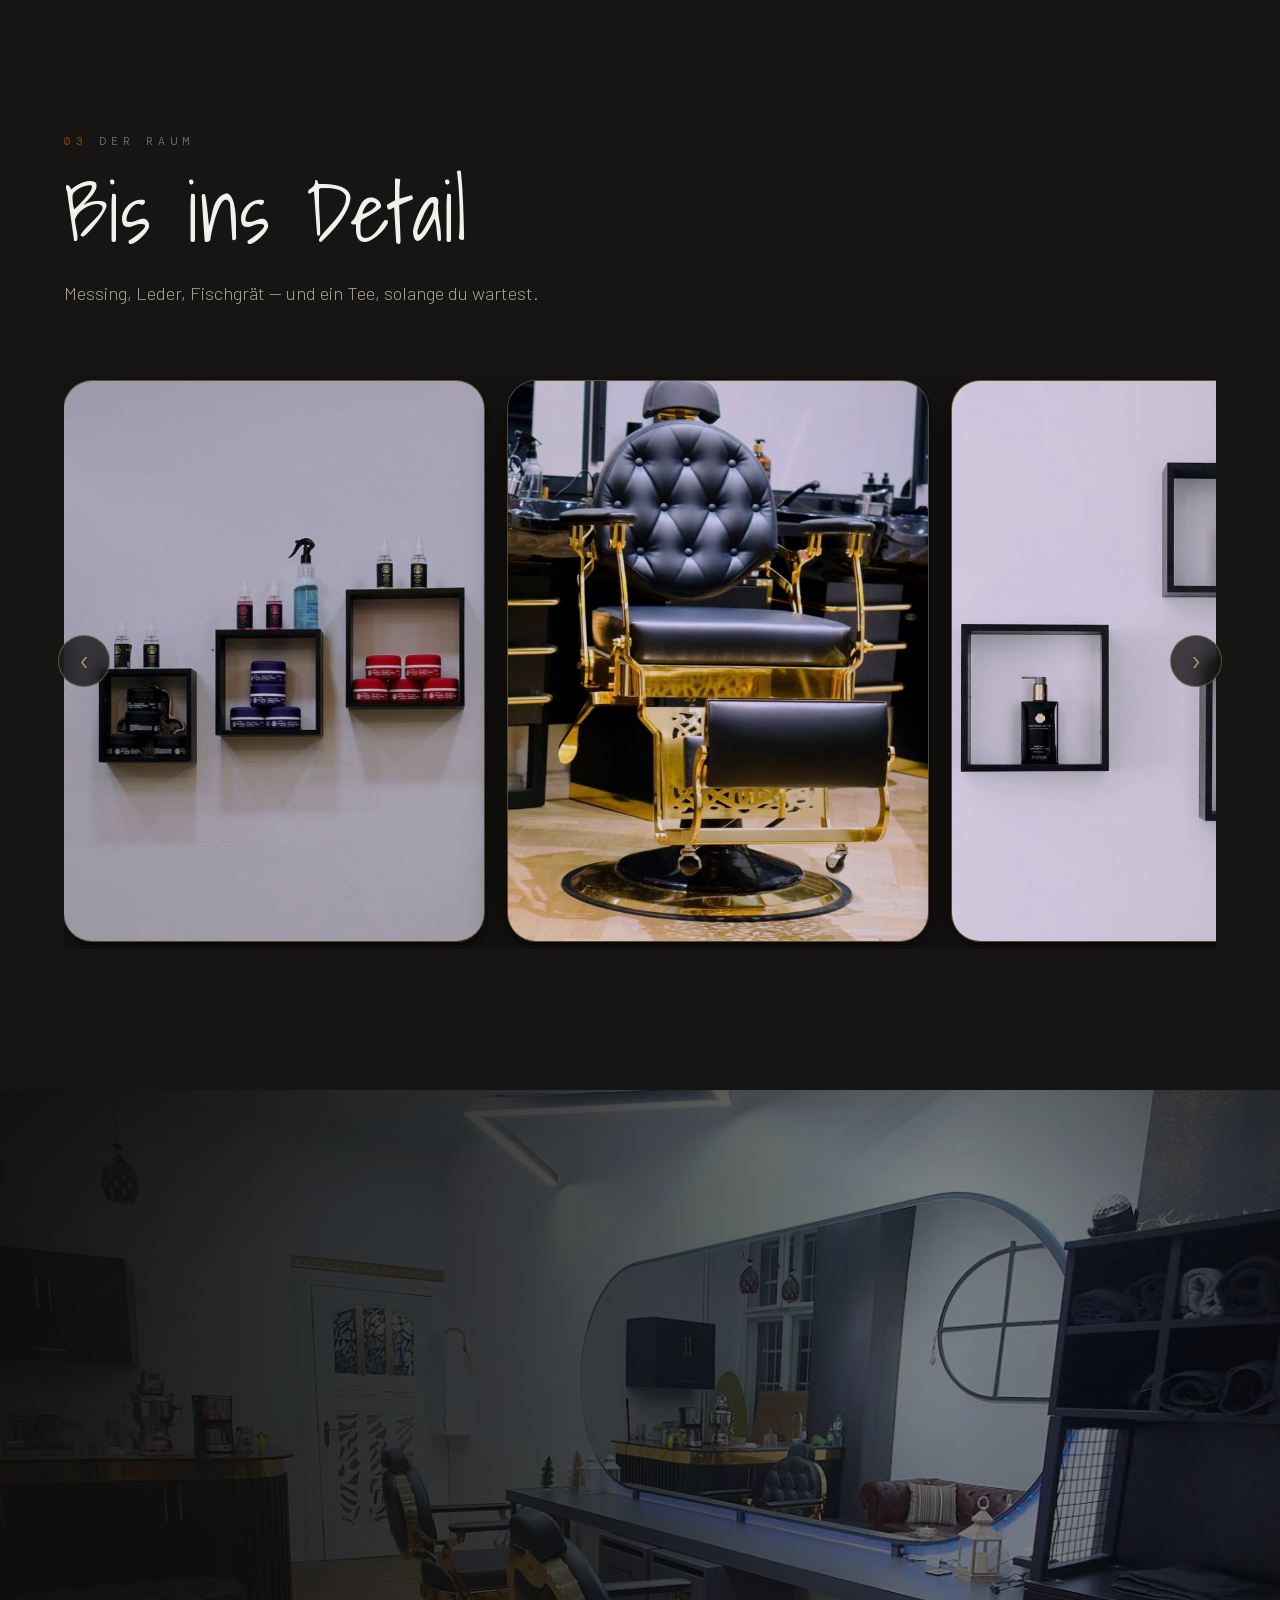
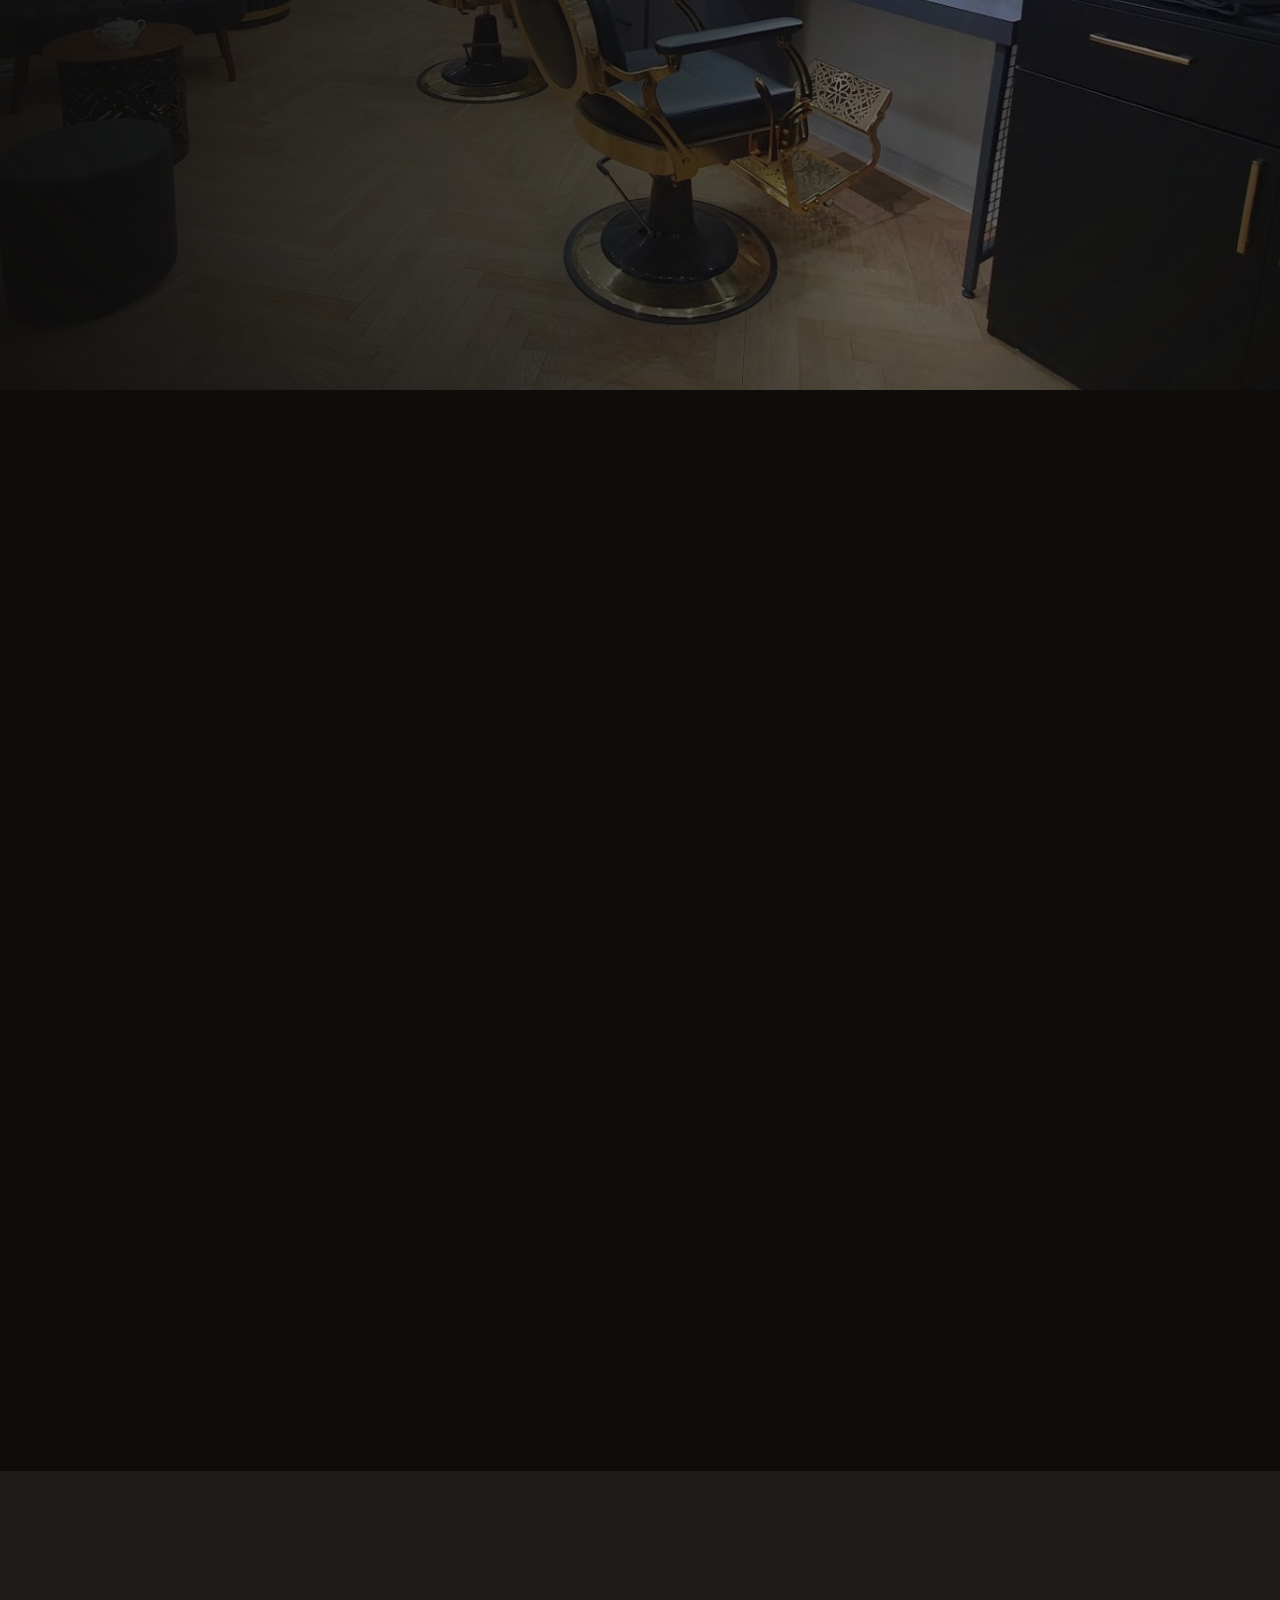
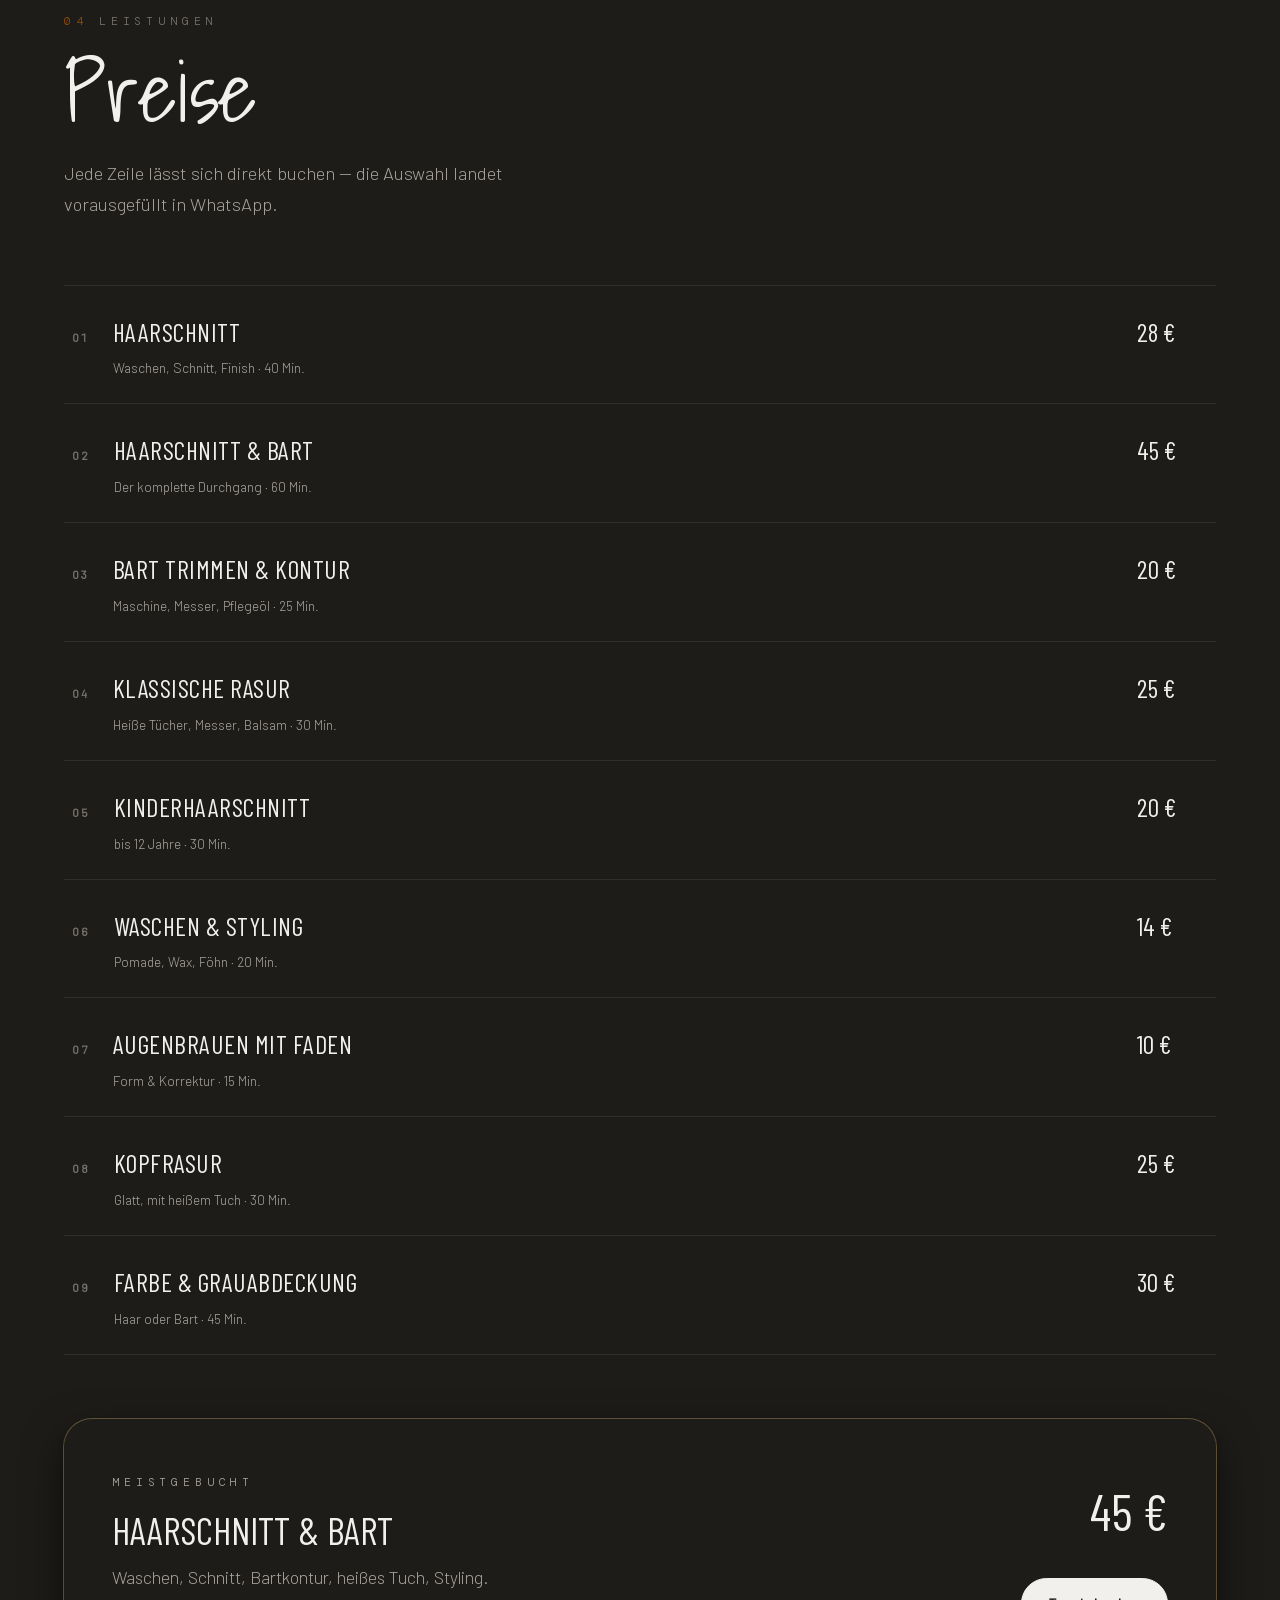
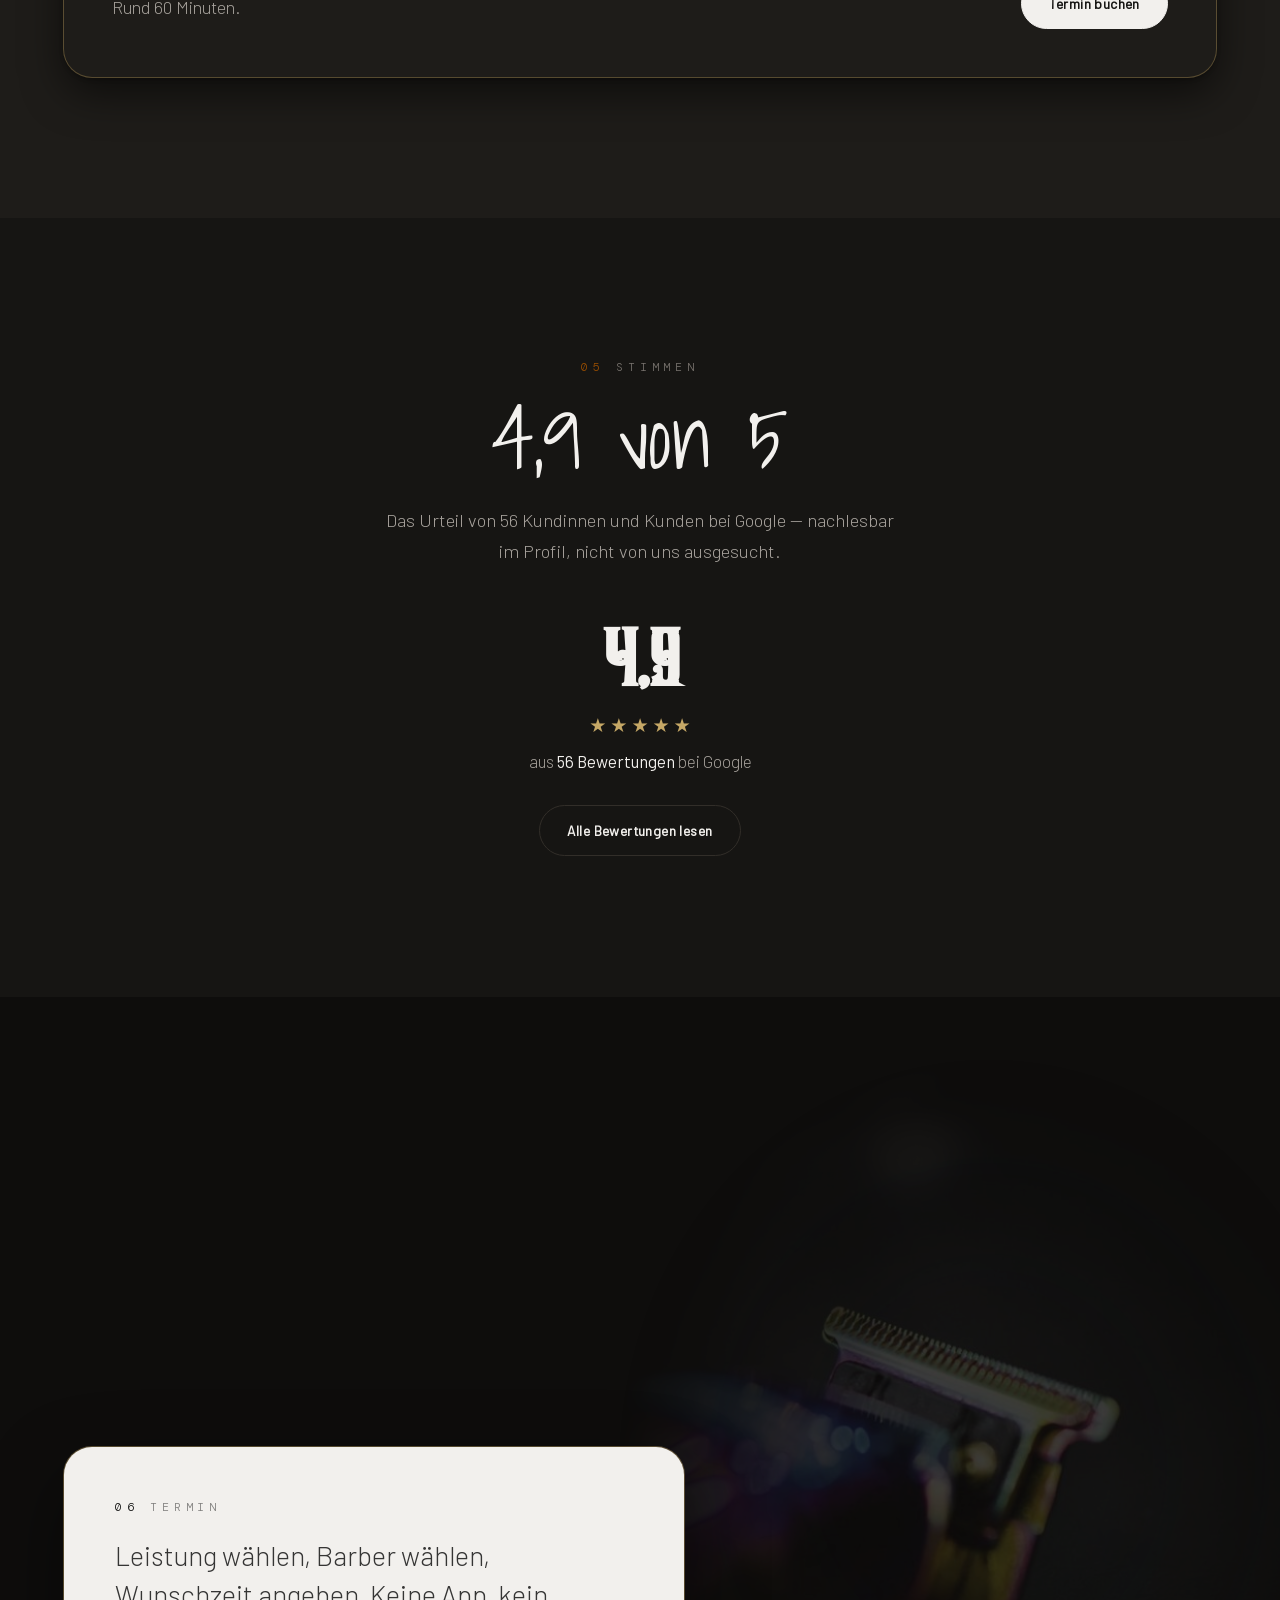
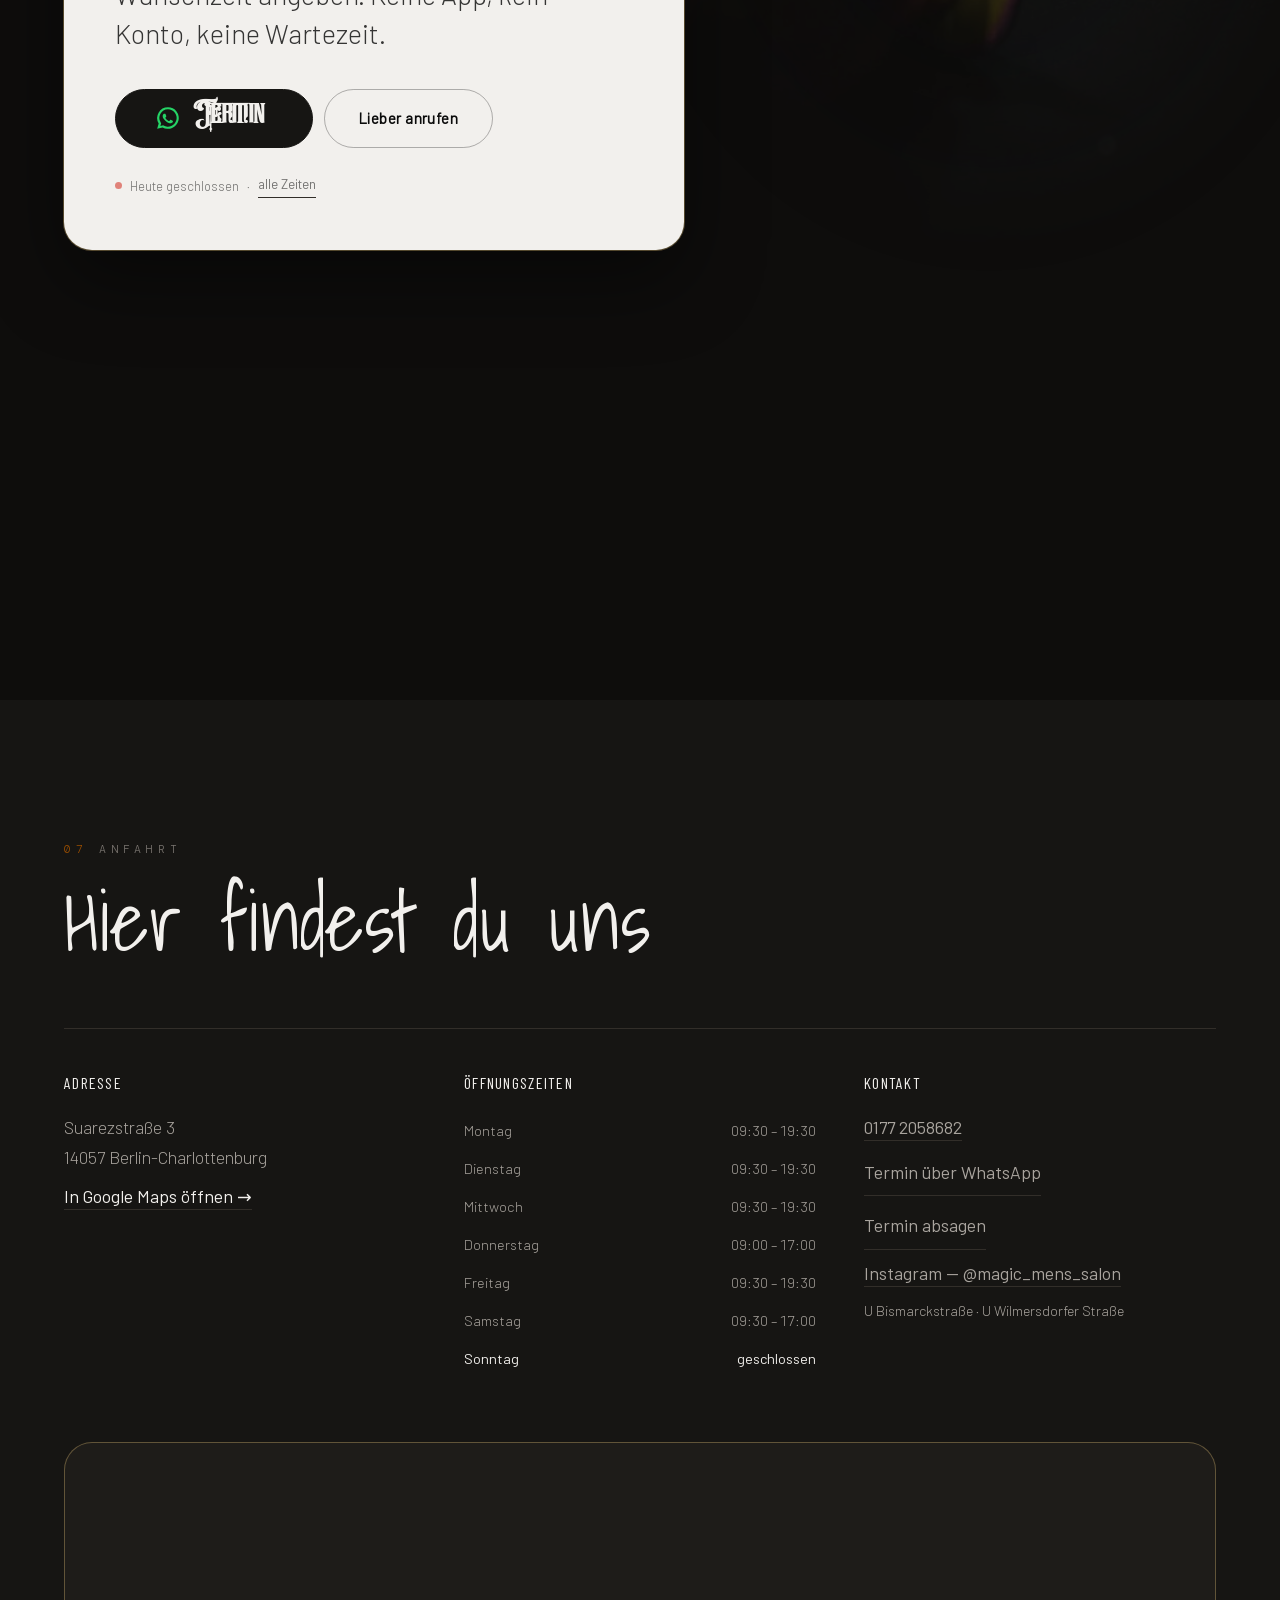
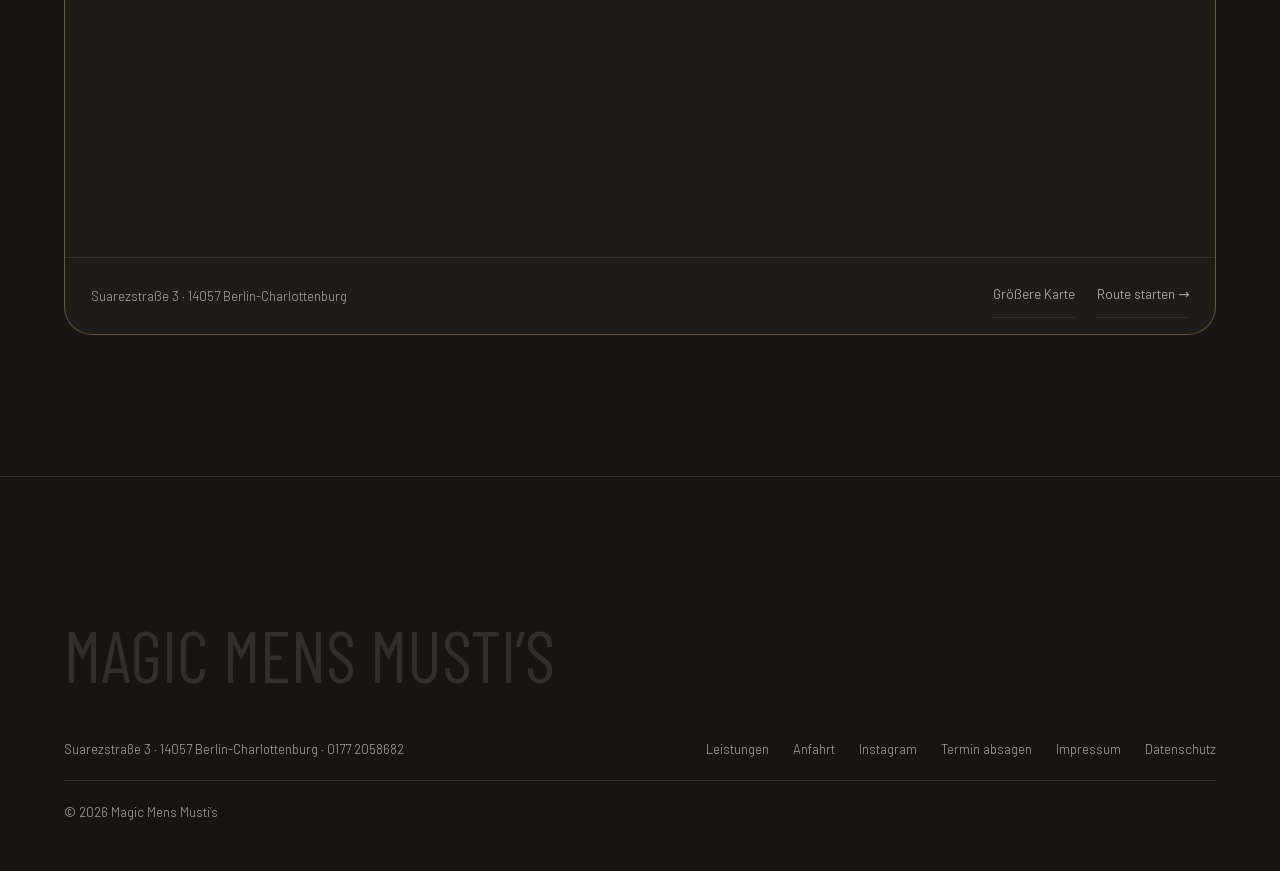
==== commit 3535f66b: "Termin: Satzteil zu WhatsApp raus Co-Authored-By: Claude Opus 5 <noreply@anthropic.com>" ====
--- a/index.html
+++ b/index.html
@@ -318,8 +318,8 @@
   <div class="cta cta--karte sec--dark">
     <p class="eyebrow"><i>06</i> Termin</p>
     <p class="lead cta__lead">
-      Leistung wählen, Barber wählen, Wunschzeit angeben — der Rest geht als fertige
-      Nachricht an WhatsApp. Keine App, kein Konto, keine Wartezeit.
+      Leistung wählen, Barber wählen, Wunschzeit angeben.
+      Keine App, kein Konto, keine Wartezeit.
     </p>
     <div class="cta__row">
       <button class="btn btn--light btn--lg btn--display" data-book aria-label="Termin über WhatsApp anfragen"><svg class="btn__wa" viewBox="0 0 24 24" aria-hidden="true"><path d="M12 2a10 10 0 0 0-8.6 15.1L2 22l5-1.3A10 10 0 1 0 12 2m0 2a8 8 0 1 1-4.1 14.9l-.3-.2-2.6.7.7-2.5-.2-.3A8 8 0 0 1 12 4m-3.4 4c-.2 0-.5.1-.7.4-.2.3-.8.8-.8 2s.8 2.3.9 2.4c.1.2 1.6 2.6 4 3.5 1.9.8 2.3.6 2.8.6.4 0 1.4-.6 1.6-1.1.2-.6.2-1 .1-1.1l-.6-.3-1.4-.7c-.2-.1-.4-.1-.5.1l-.7.9c-.1.2-.3.2-.5.1-.2-.1-1-.4-1.9-1.2-.7-.6-1.2-1.4-1.3-1.6-.1-.2 0-.4.1-.5l.4-.5.3-.5v-.4l-.7-1.7c-.2-.4-.4-.4-.5-.4z"/></svg><span class="btn__wort">Termin</span></button>
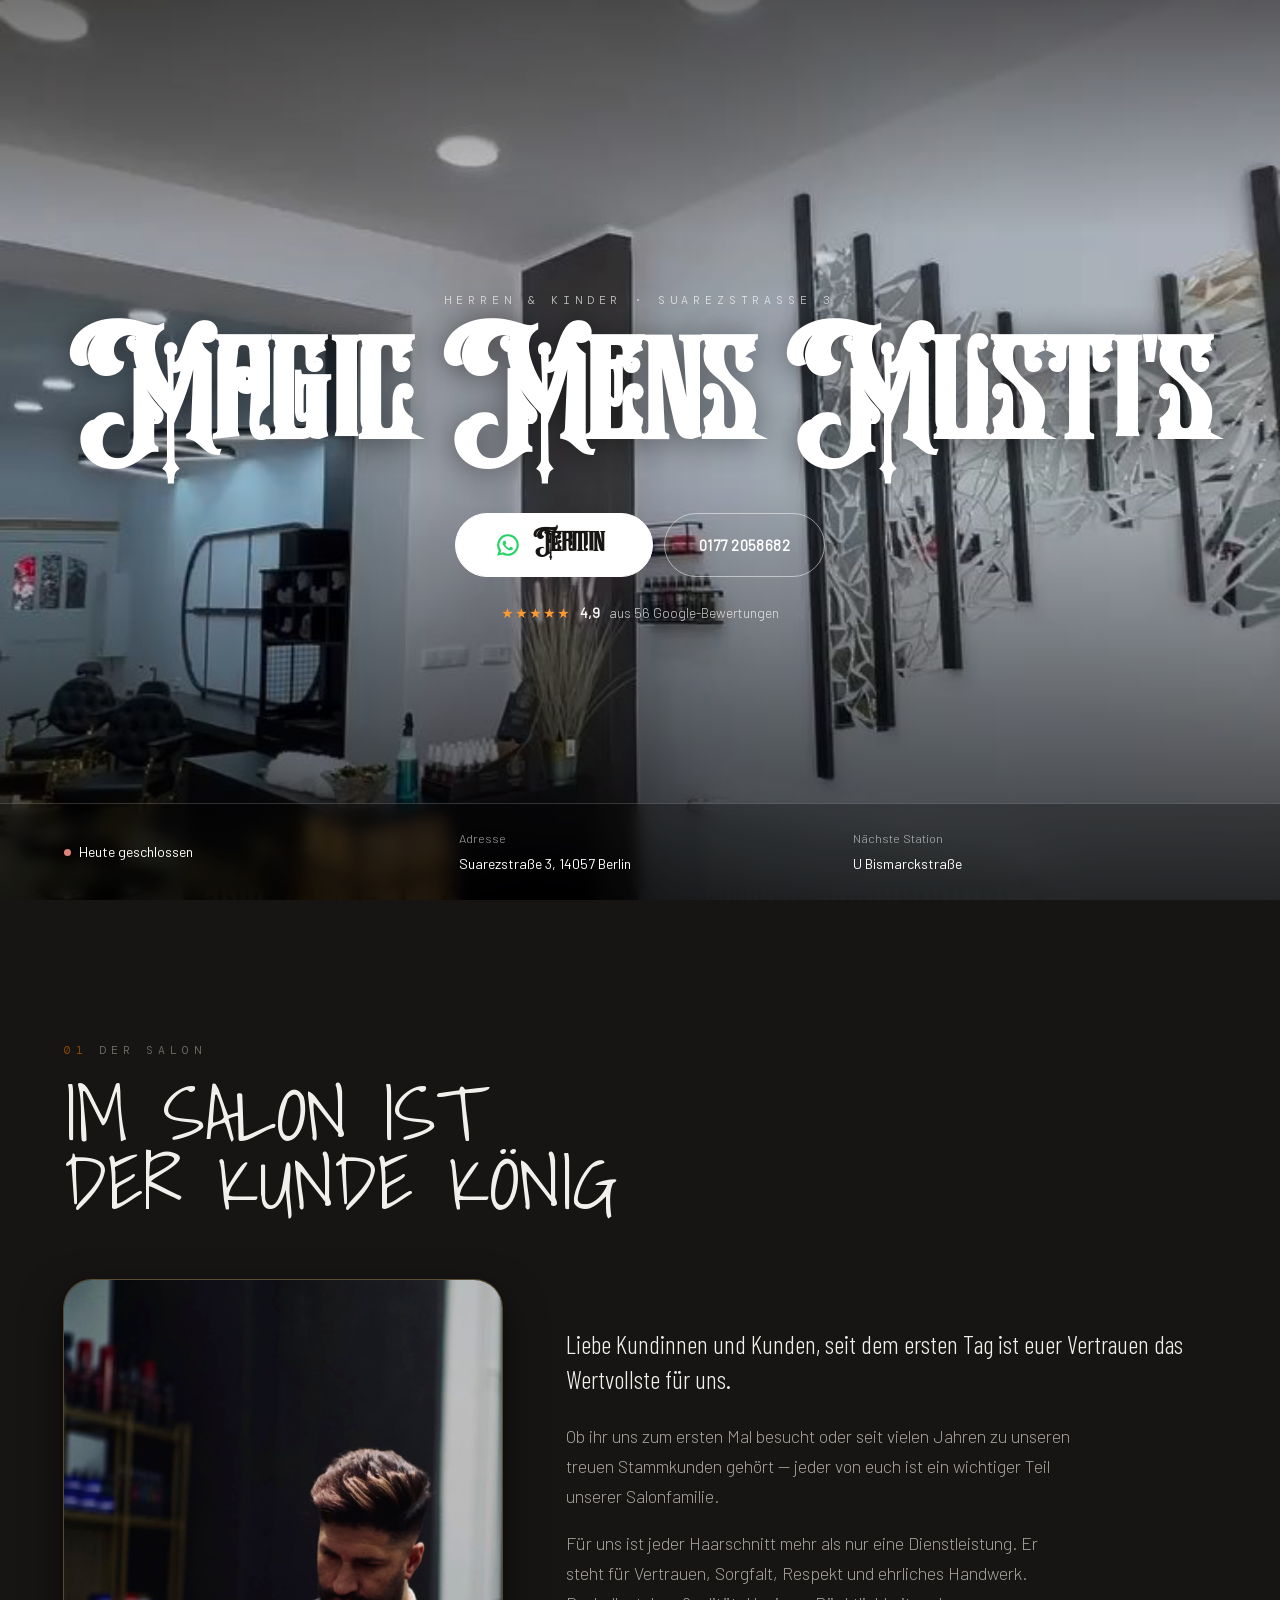
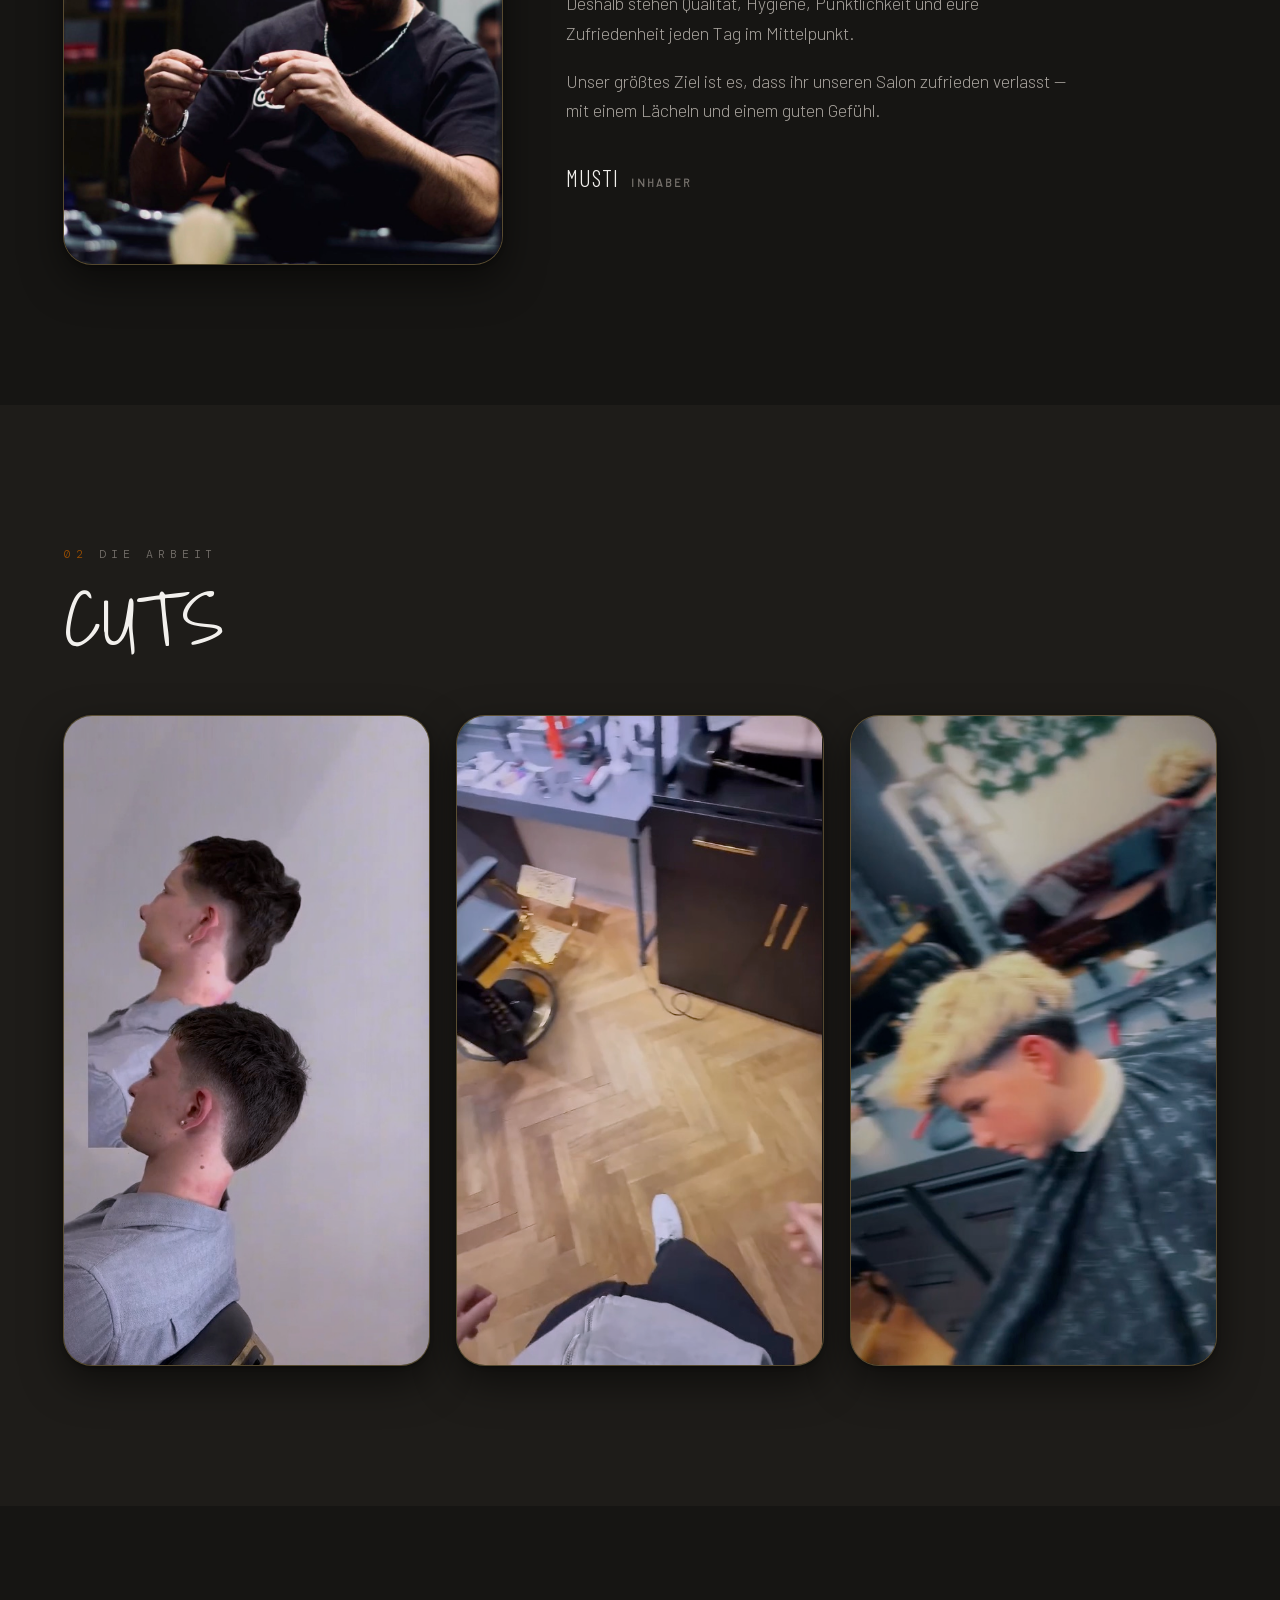
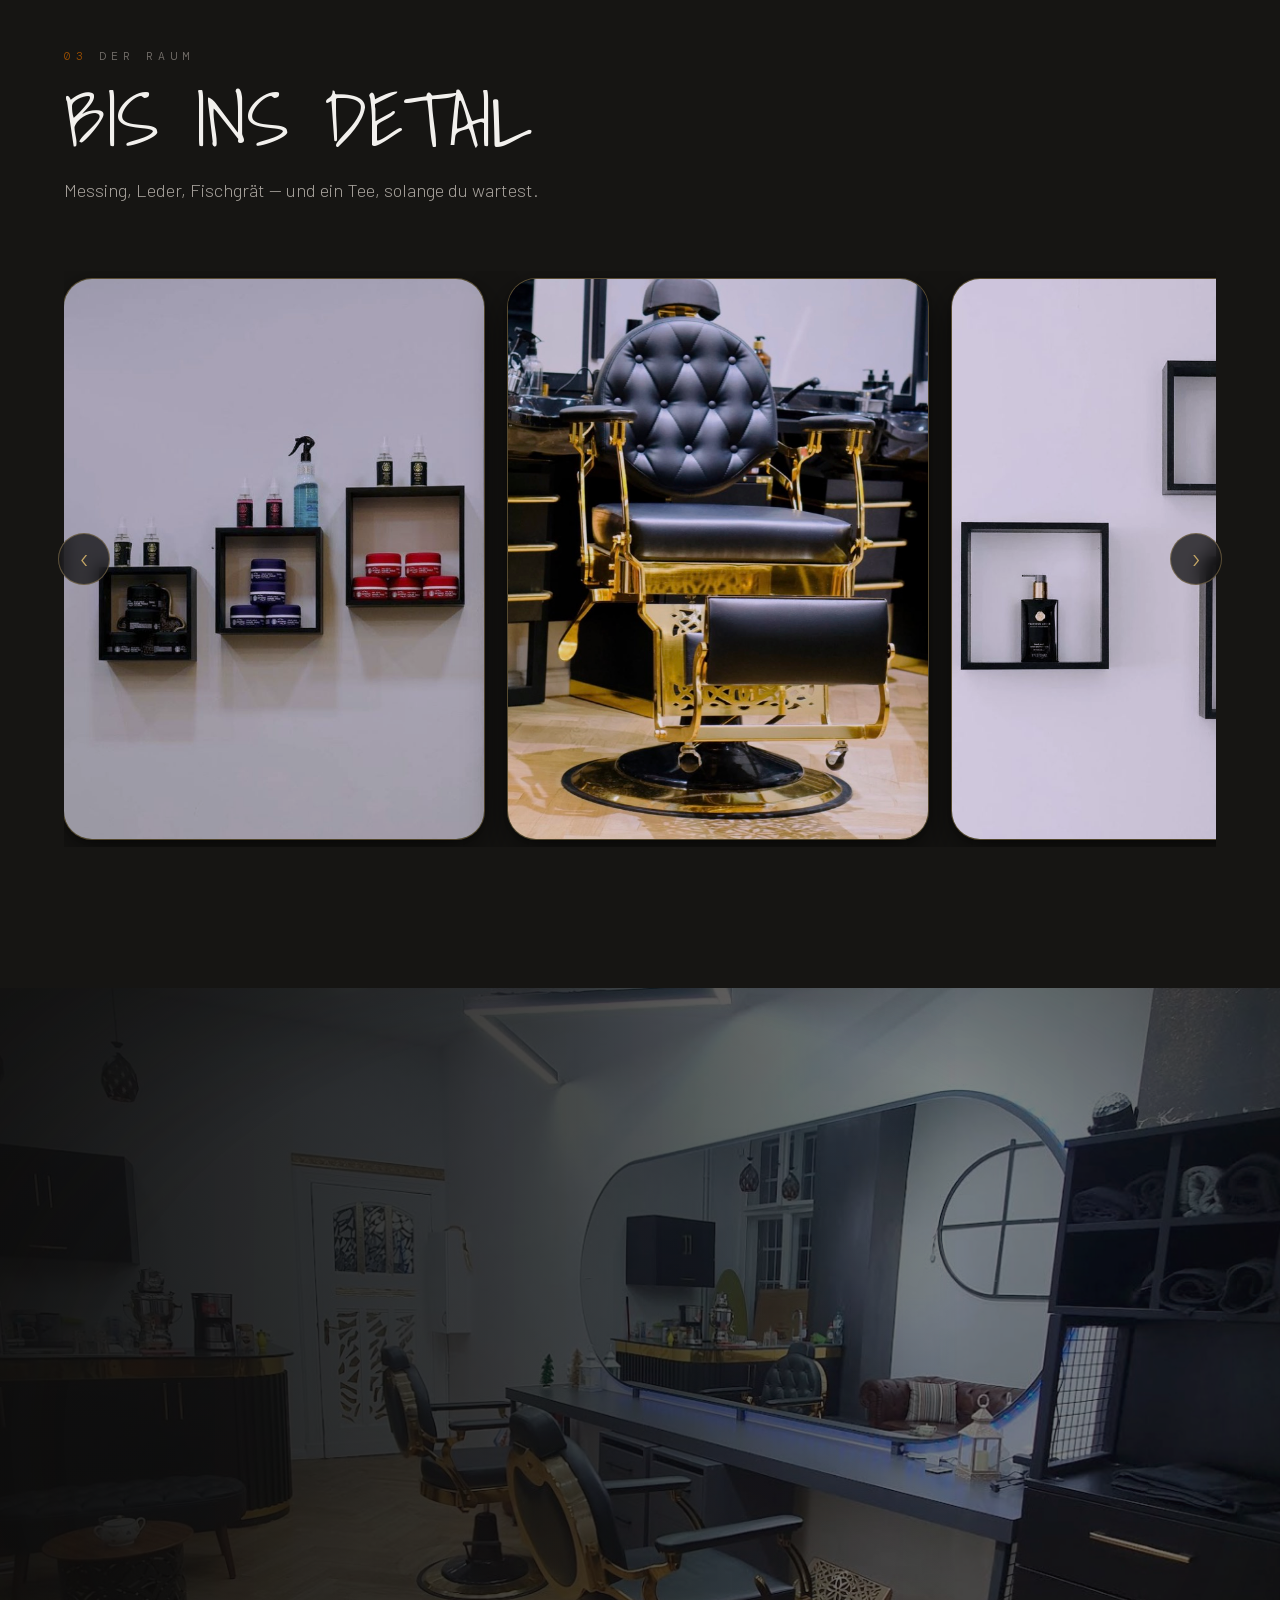
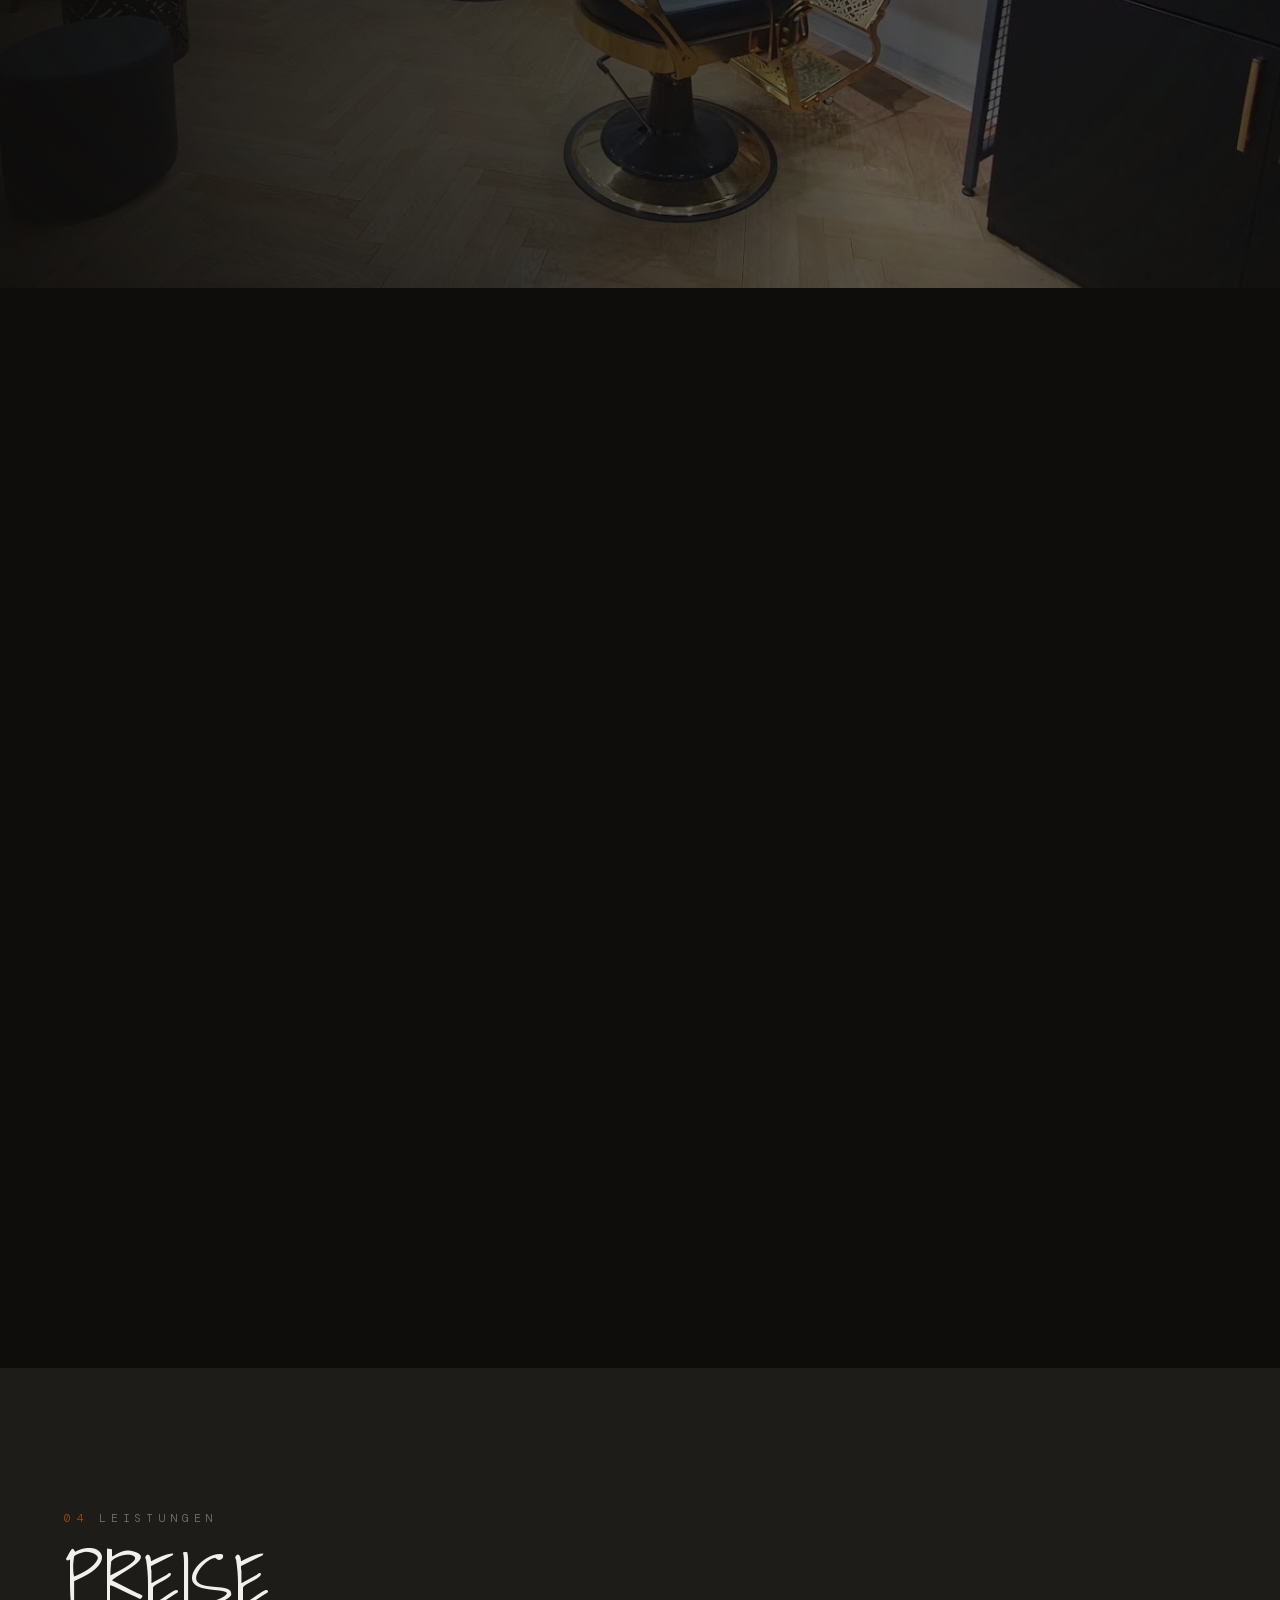
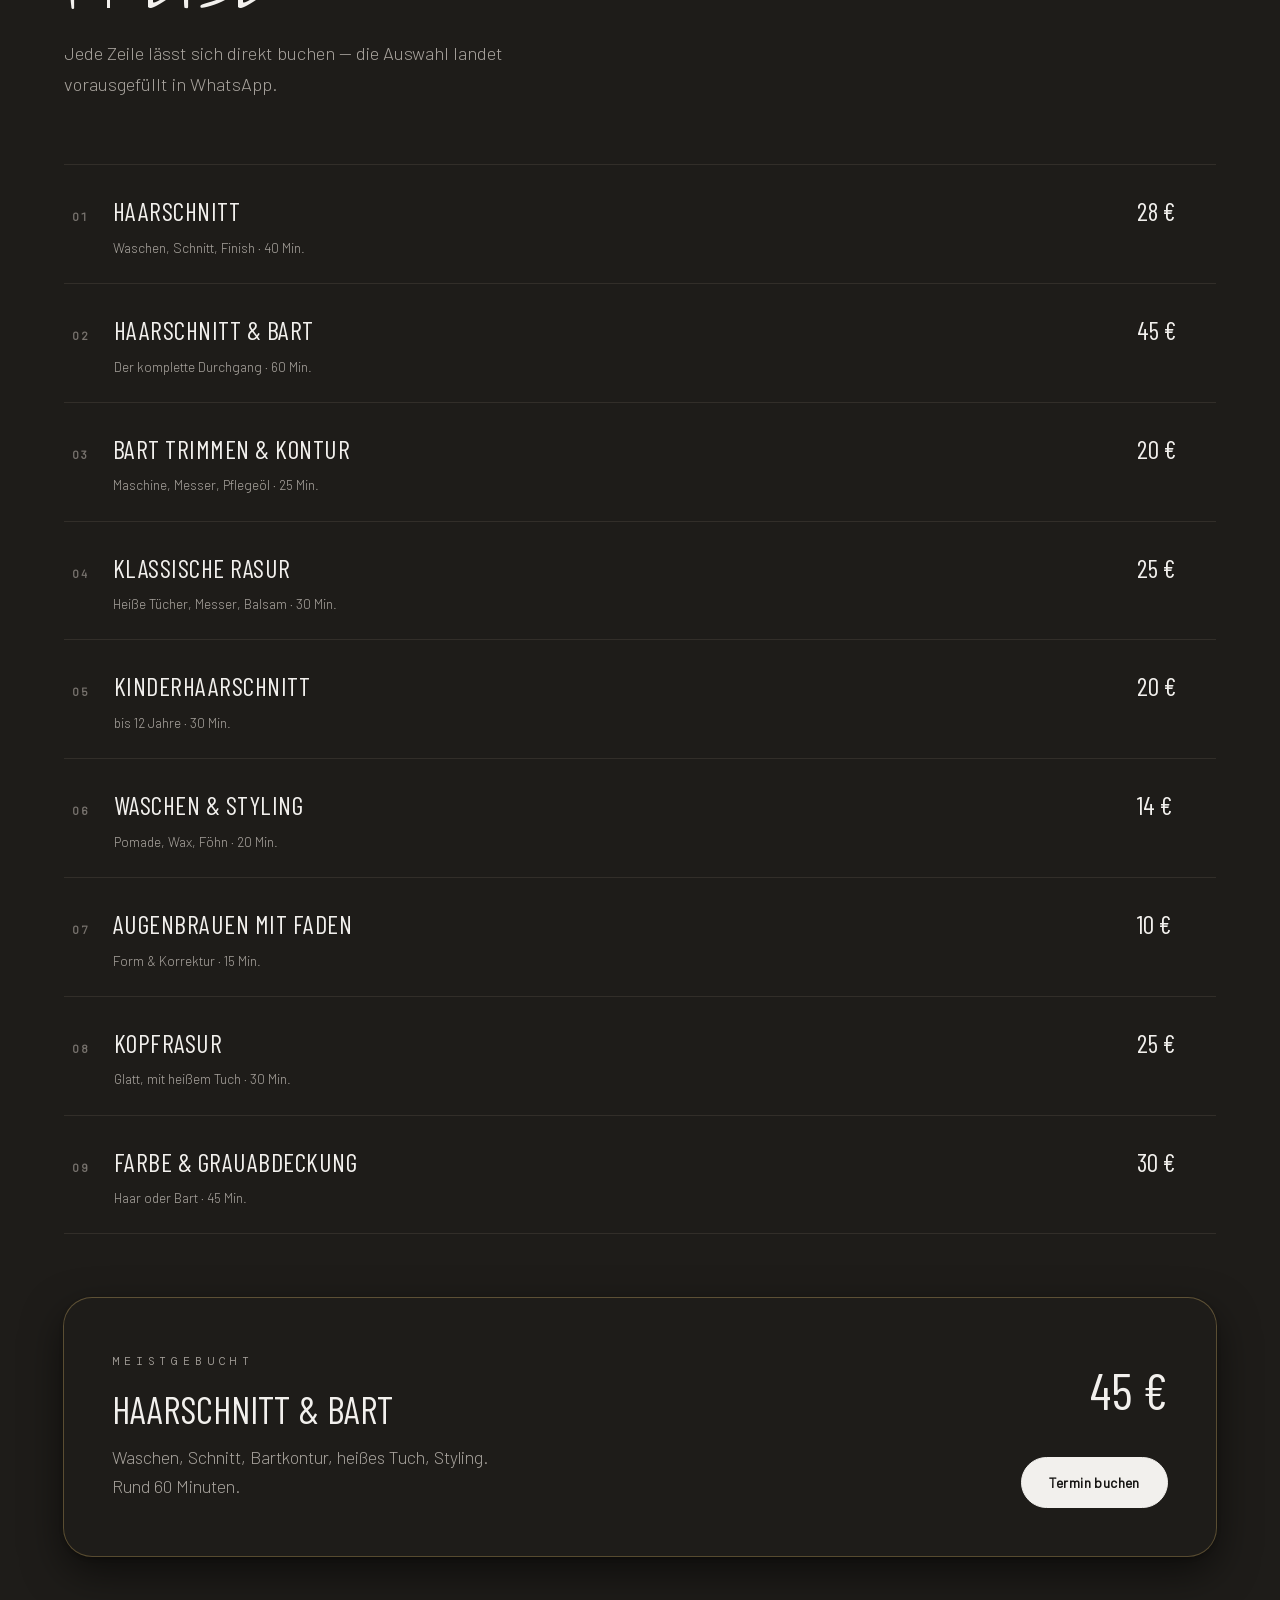
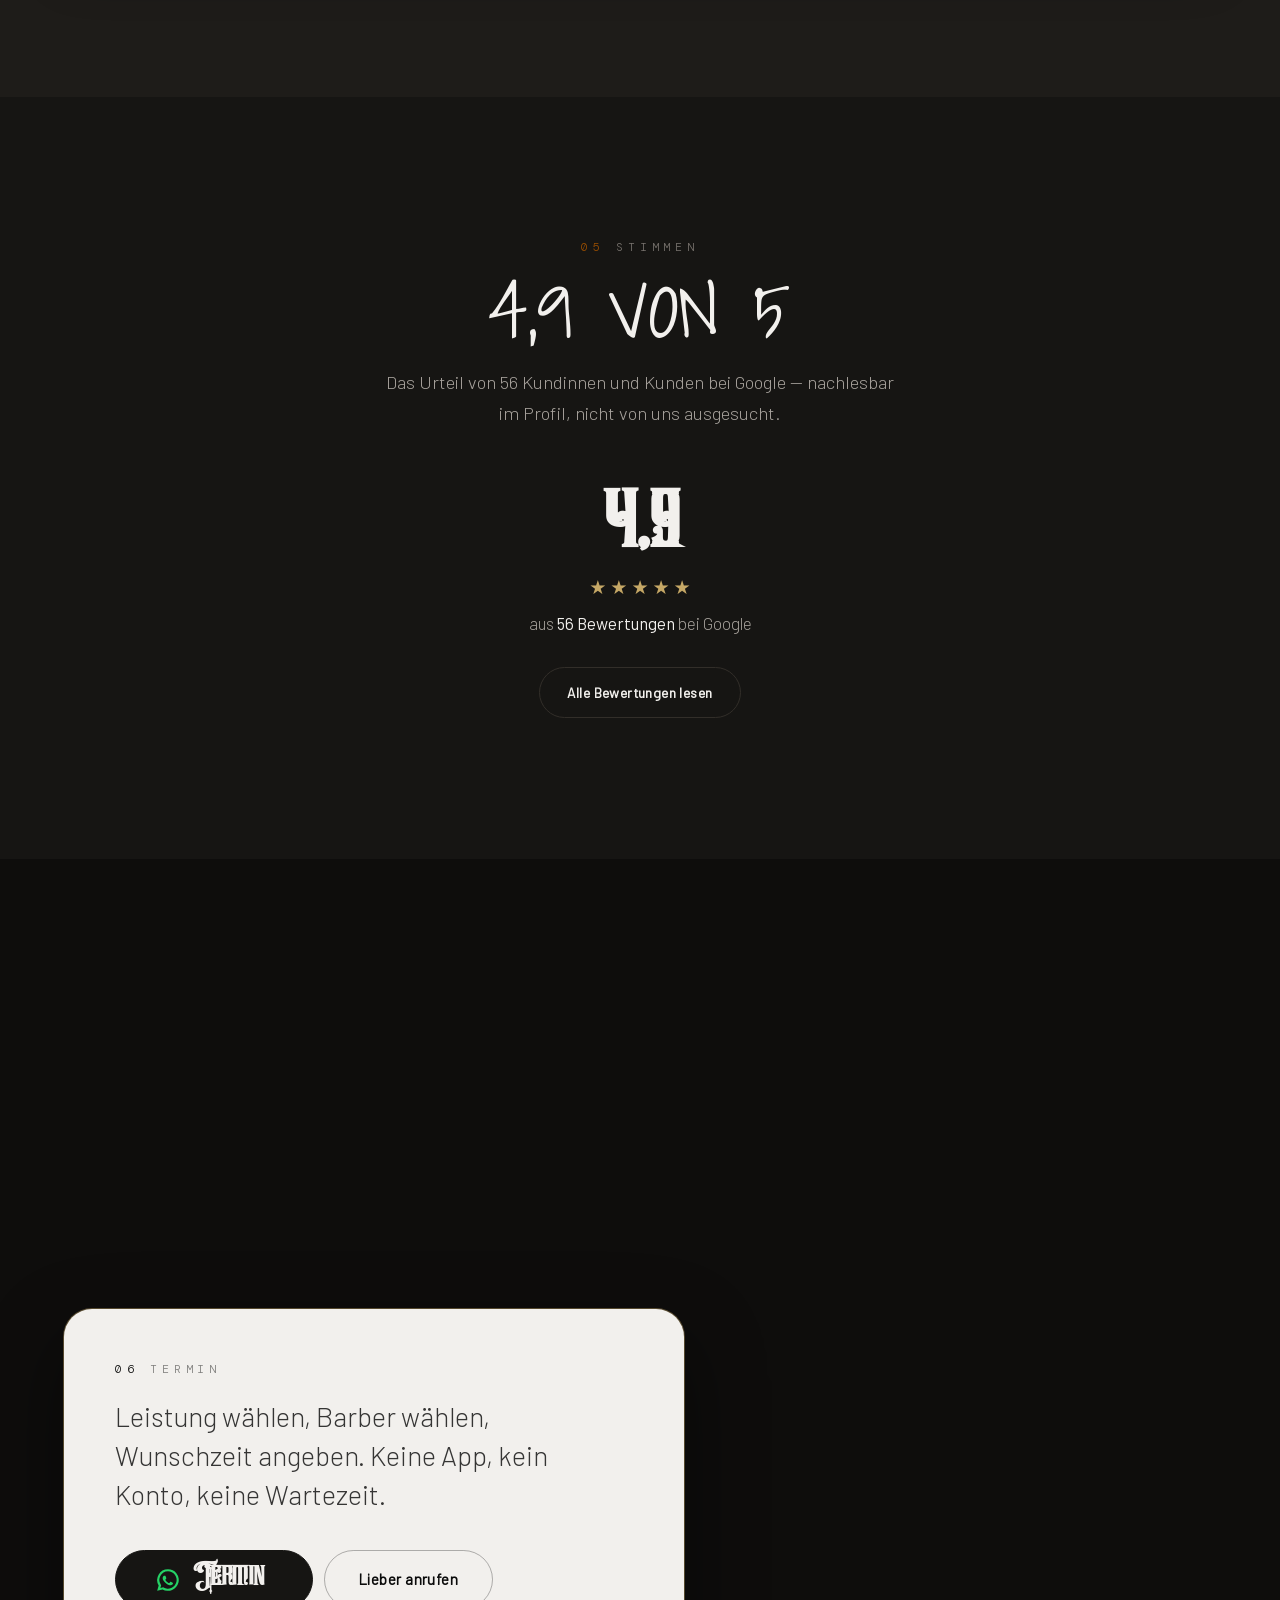
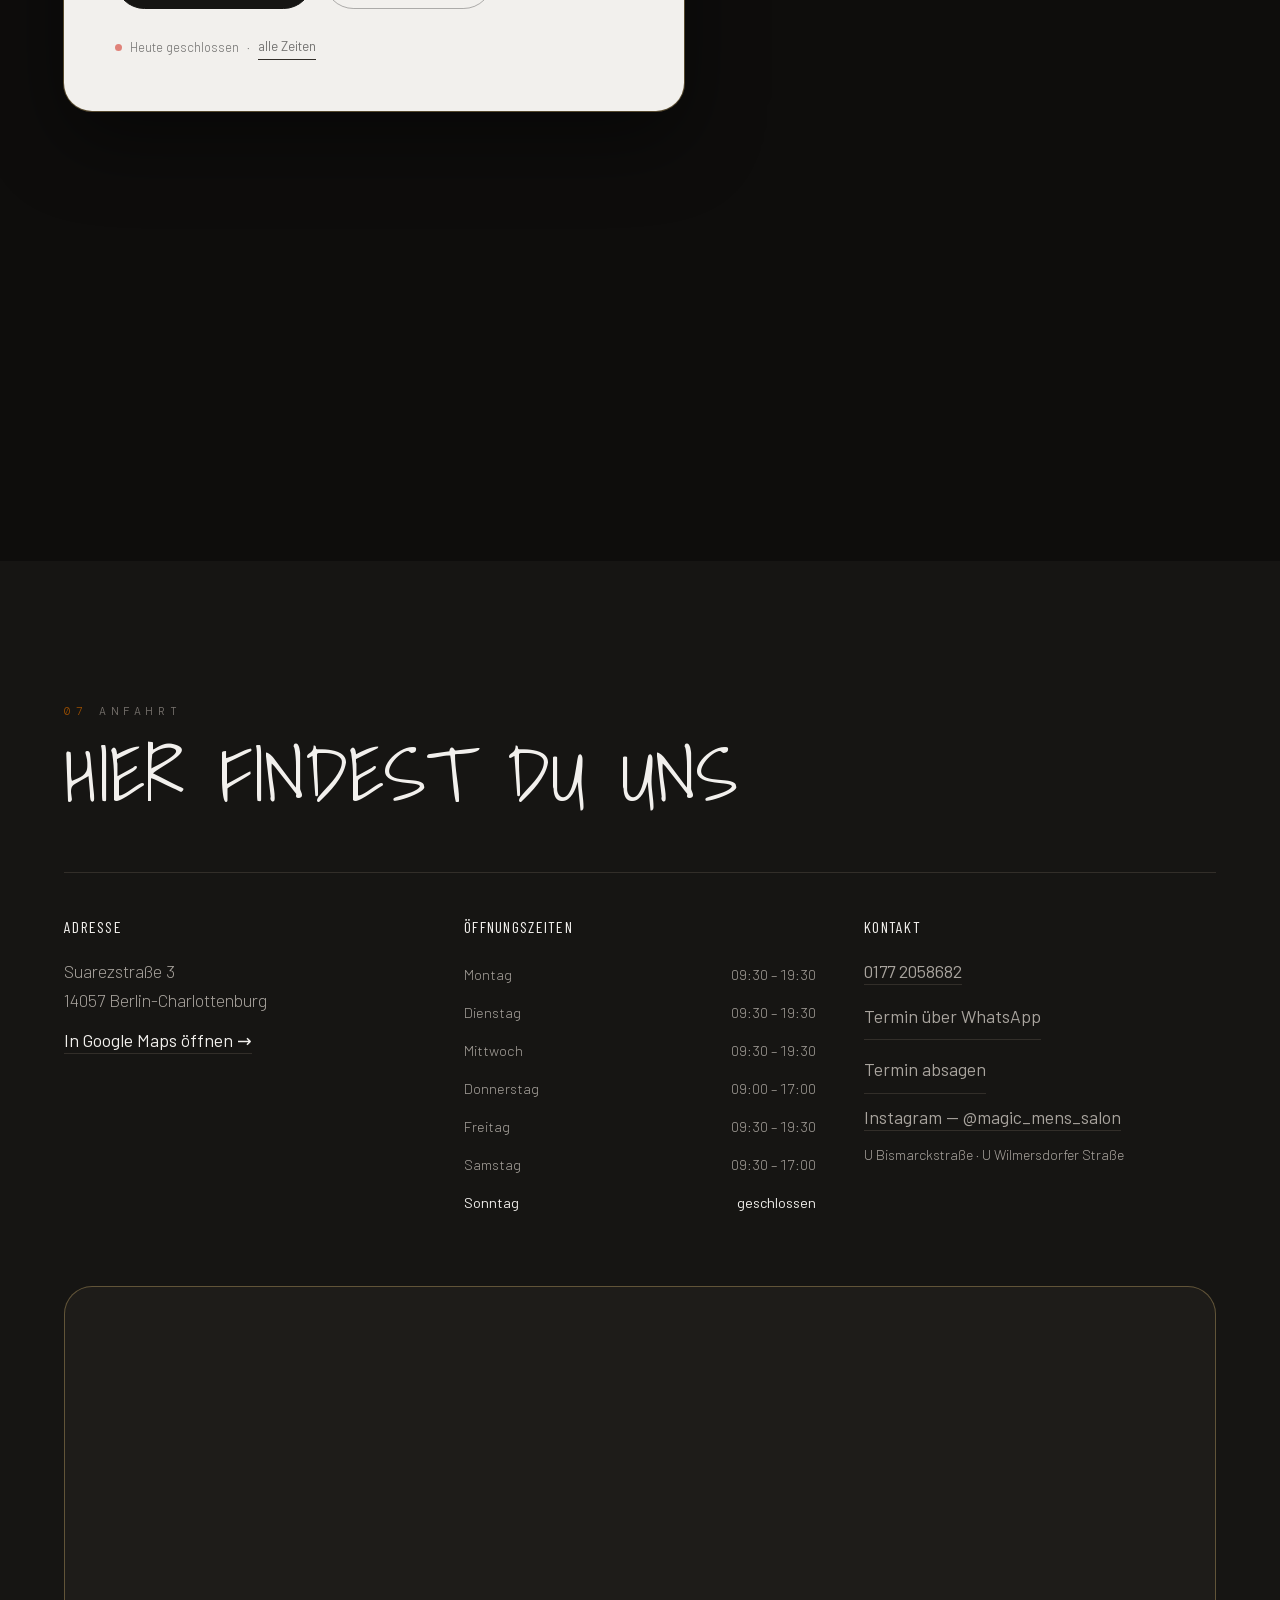
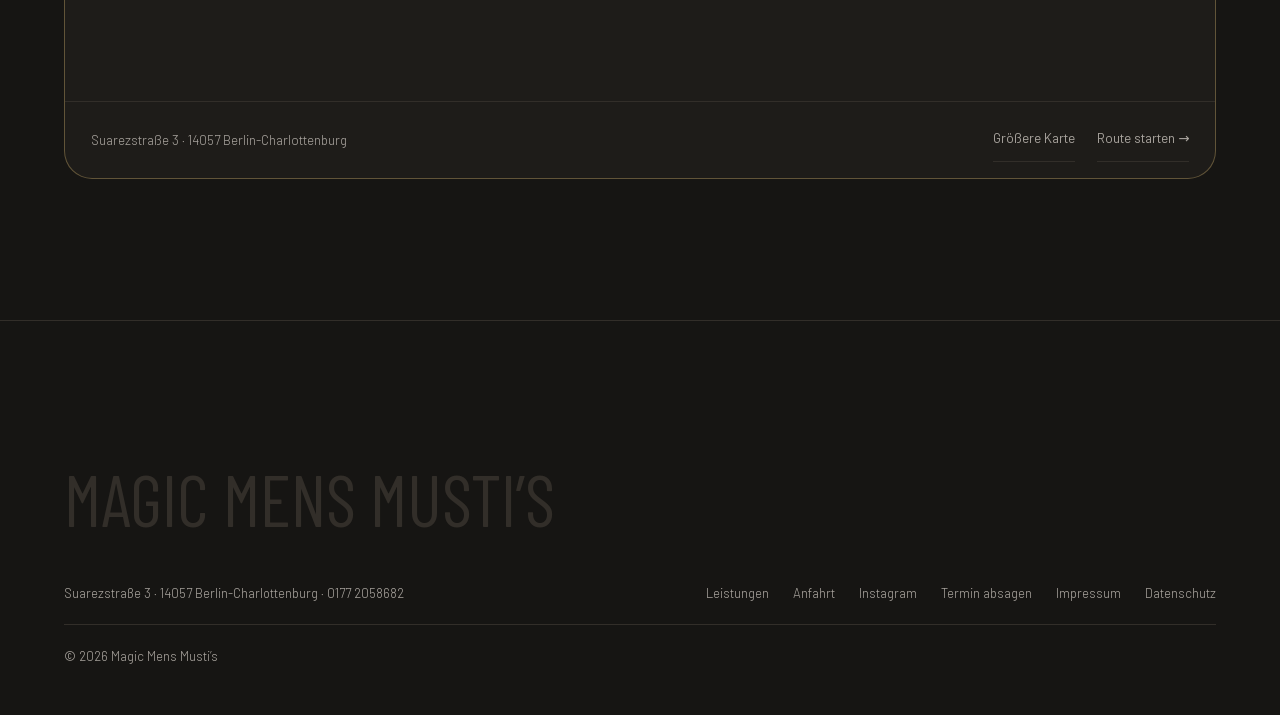
==== commit 95446df2: "Hero blendet vom Standbild ins Video, Abschnittstitel in Versalien wie bei Mr. Fox Co-Authored-By: C" ====
--- a/index.html
+++ b/index.html
@@ -112,8 +112,8 @@
 <section class="sec" id="salon">
   <div class="sec__head">
     <p class="eyebrow"><i>01</i> Der Salon</p>
-    <h2 class="h2 h2--uml" aria-label="Im Salon ist der Kunde König">
-      Im Salon ist<br>der Kunde K<span class="uml">O</span>nig
+    <h2 class="h2">
+      Im Salon ist<br>der Kunde König
     </h2>
   </div>
 
--- a/style.css
+++ b/style.css
@@ -264,10 +264,12 @@
 }
 .eyebrow i{ font-style:normal; color:var(--accent-ink); font-variant-numeric:tabular-nums }
 
+/* Abschnittstitel: Handschrift in Versalien, eng gesetzt und groß —
+   wie bei Mr. Fox. Hero und Termin-Knopf bleiben Kingstone. */
 .h2{
   font-family:var(--ff-script); font-weight:400;
-  font-size:calc(var(--fs-h2) * 1.15); line-height:1.05;
-  letter-spacing:0; text-transform:none;
+  font-size:clamp(2.8rem,6vw,5rem); line-height:.9;
+  letter-spacing:0; text-transform:uppercase;
 }
 .lead{
   max-width:52ch; margin-top:1.4rem;
@@ -276,7 +278,6 @@
 .muted{ color:var(--ink-3); font-size:.88rem }
 /* Zeilenabstand öffnen, wo ein selbst gesetzter Umlaut über der Versalie
    Platz braucht — bei line-height unter 1 kollidiert er mit der Zeile darüber. */
-.h2--uml{ line-height:1.24 }
 
 .link{ border-bottom:1px solid var(--line); padding-bottom:2px; font-weight:500 }
 .link:hover{ border-bottom-color:var(--ink) }
@@ -410,9 +411,18 @@
 .hero__media{
   position:absolute; inset:0; z-index:-1;
   width:100%; height:100%; margin:0;
-  border-radius:0; box-shadow:none; background:#000;
-}
-.hero__media video{ width:100%; height:100%; object-fit:cover }
+  border-radius:0; box-shadow:none;
+  /* Standbild als Hintergrund: es steht sofort und bleibt liegen, bis das
+     Video läuft. So blitzt zwischendurch nichts Schwarzes auf. */
+  background:#000 url("img/poster-hero.jpg") center/cover no-repeat;
+}
+/* Das Video liegt darüber und wird erst eingeblendet, wenn es wirklich
+   spielt — der Wechsel Standbild → Video ist dadurch nicht zu sehen. */
+.hero__media video{
+  width:100%; height:100%; object-fit:cover;
+  opacity:0; transition:opacity .5s ease;
+}
+.hero__media video.is-da{ opacity:1 }
 /* Verlauf für Lesbarkeit — oben unter dem Header, unten unter dem Text. */
 .hero__media::before{
   content:""; position:absolute; inset:0; z-index:1; pointer-events:none;
@@ -574,17 +584,6 @@
 /* Selbst gesetzter Umlaut — Kingstone liefert kein Ö.
    Zwei Punkte aus einem Pseudoelement: das Element ist der linke,
    der box-shadow der rechte. Maße in em, damit es jeder Größe folgt. */
-/* Eigene Zeilenhöhe, damit der Punkteversatz unabhängig davon ist,
-   welchen Zeilenabstand die umgebende Überschrift gerade hat. */
-.uml{ position:relative; display:inline-block; line-height:1 }
-.uml::after{
-  content:""; position:absolute; z-index:1;
-  left:50%; top:-.225em;   /* bei line-height 1 liegt die Ink-Oberkante bei -.095em */
-  width:.085em; height:.085em; border-radius:50%;
-  background:currentColor;
-  transform:translateX(calc(-50% - .135em));
-  box-shadow:.27em 0 0 currentColor;
-}
 
 
 /* ── Violetter Schleier über allem Bildmaterial ──────────────────────────
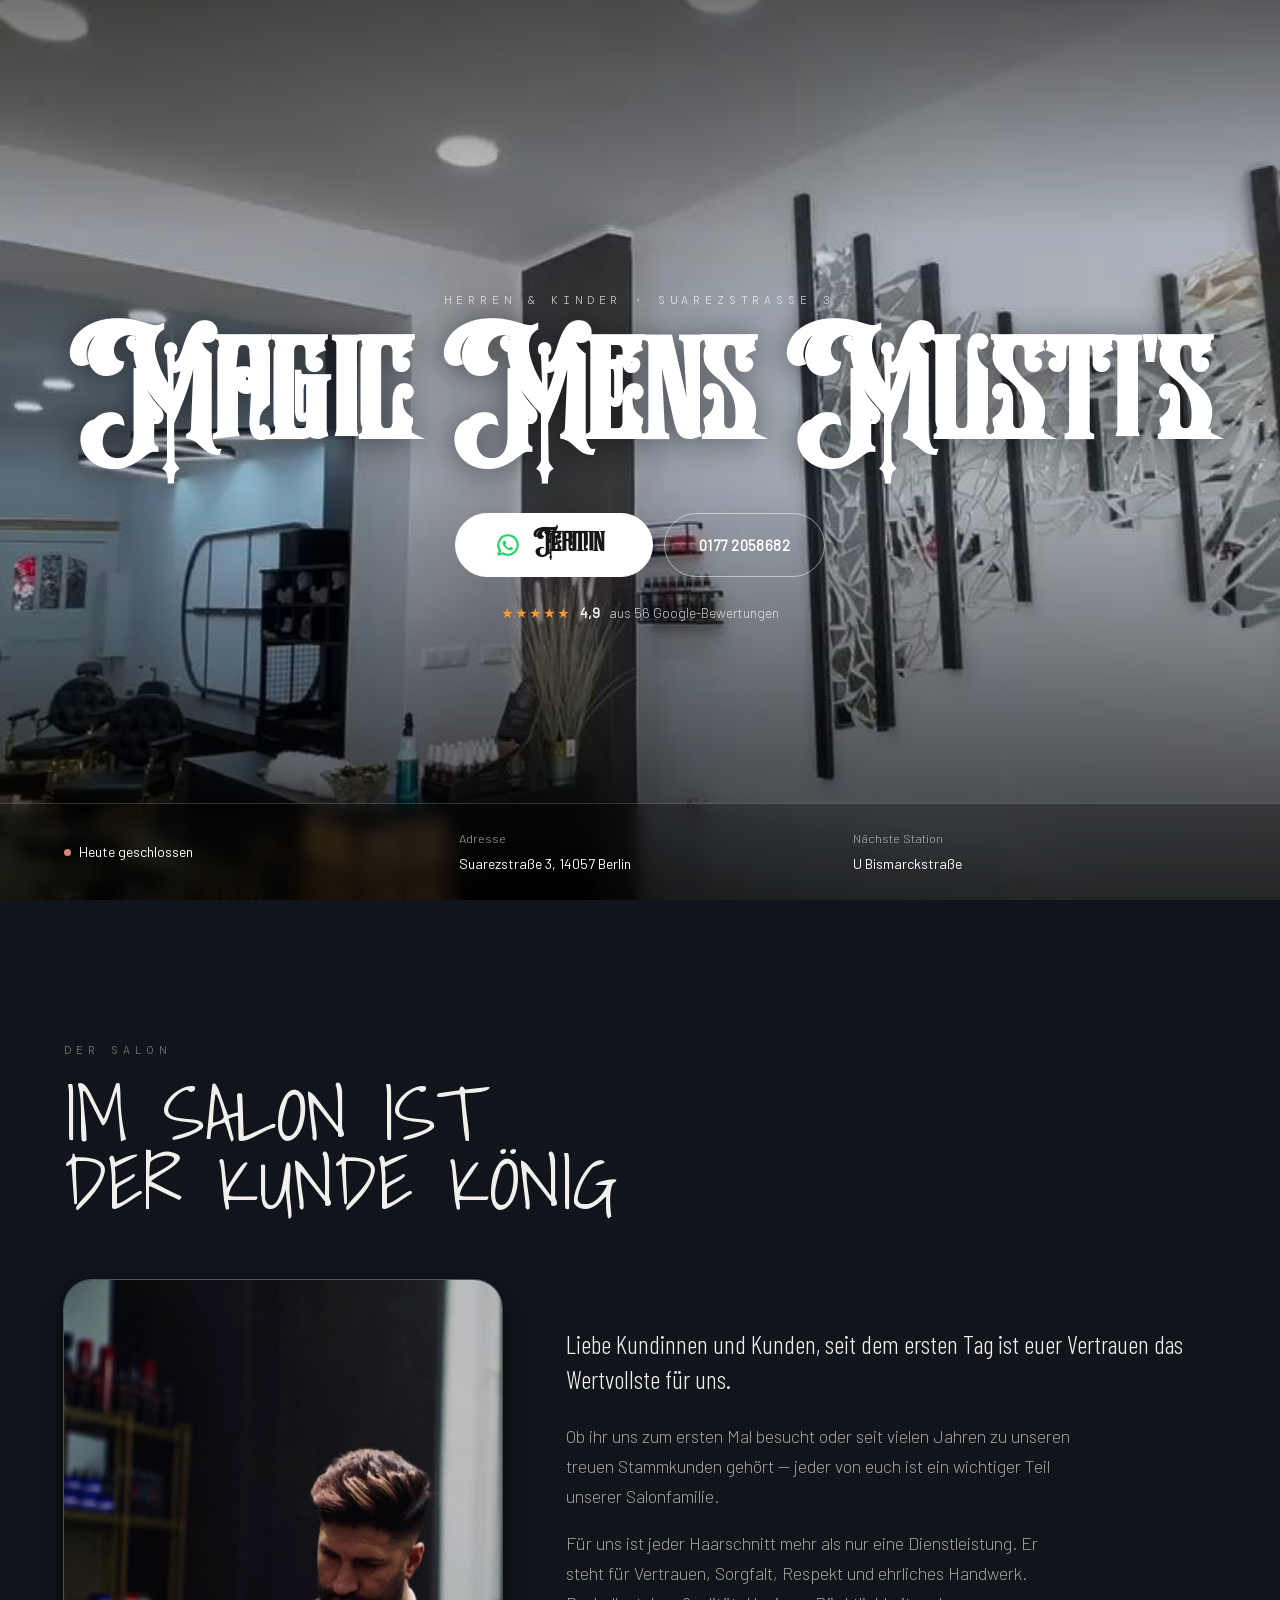
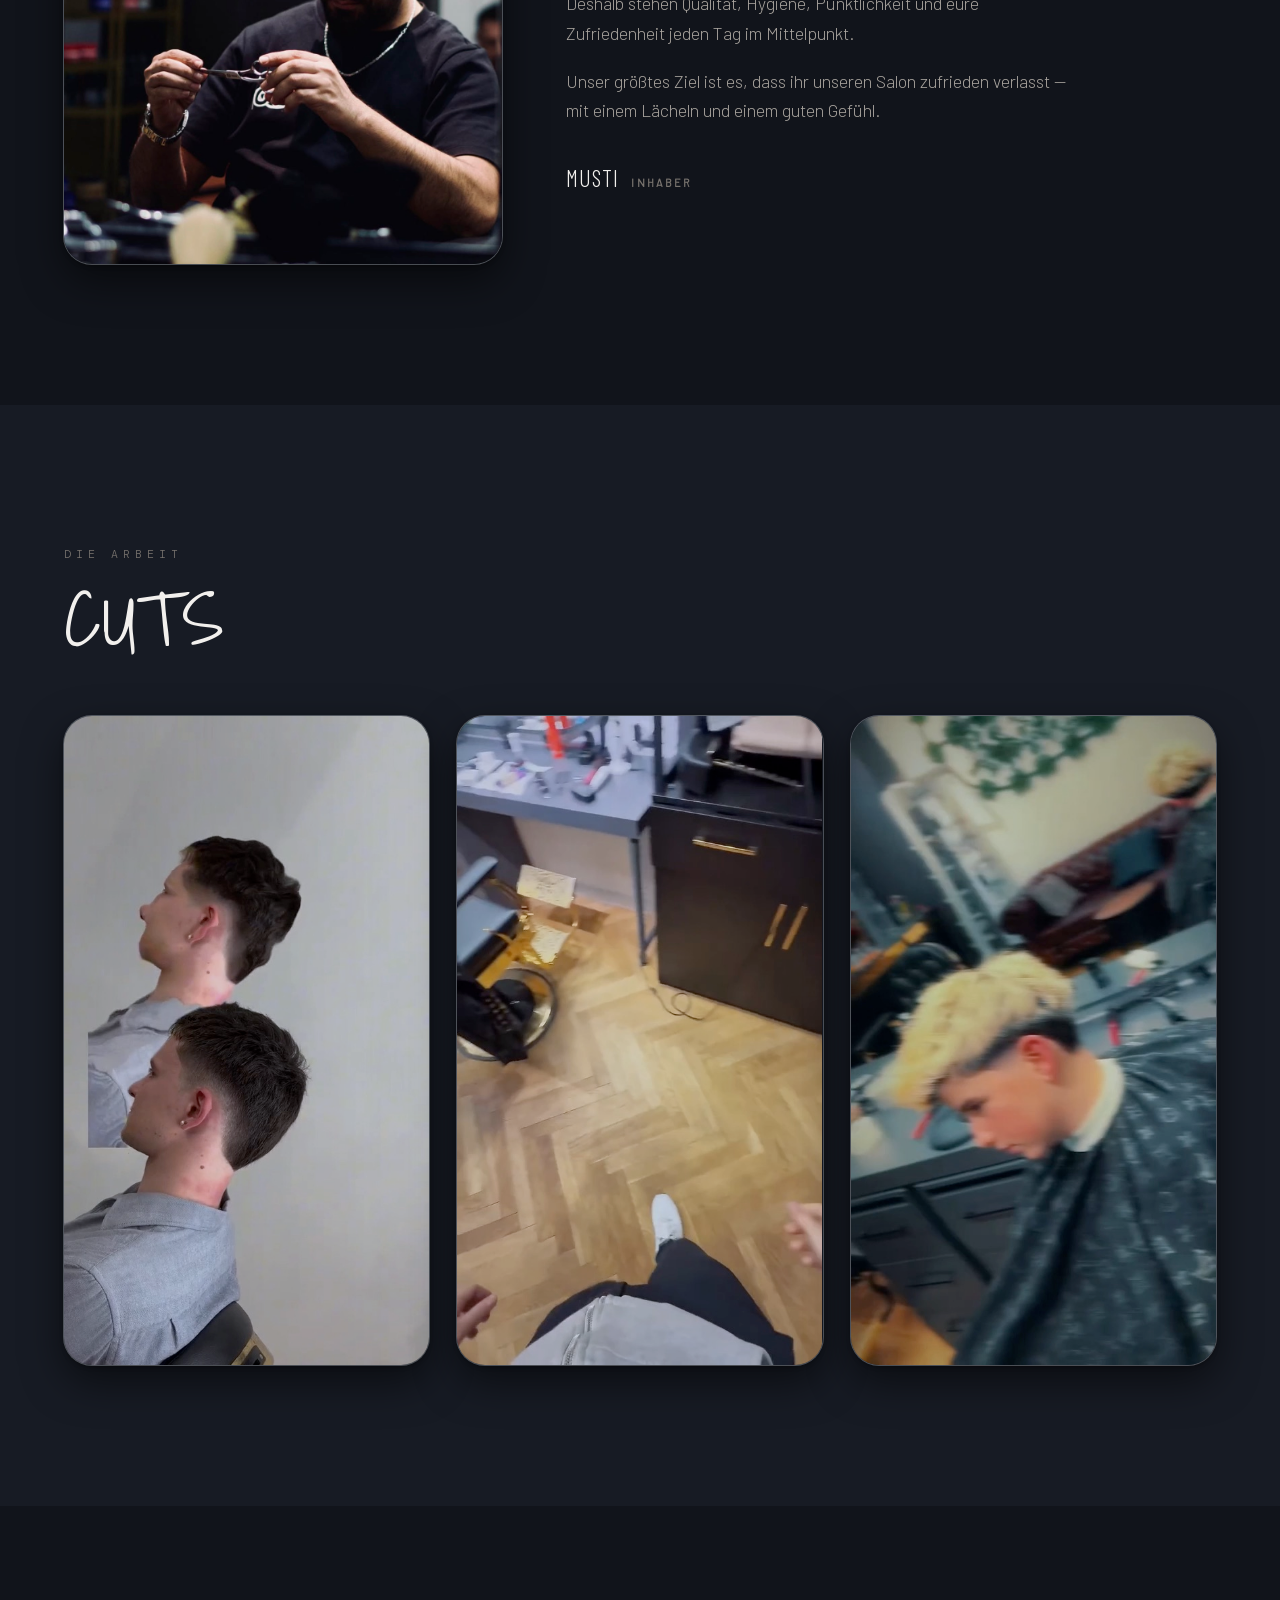
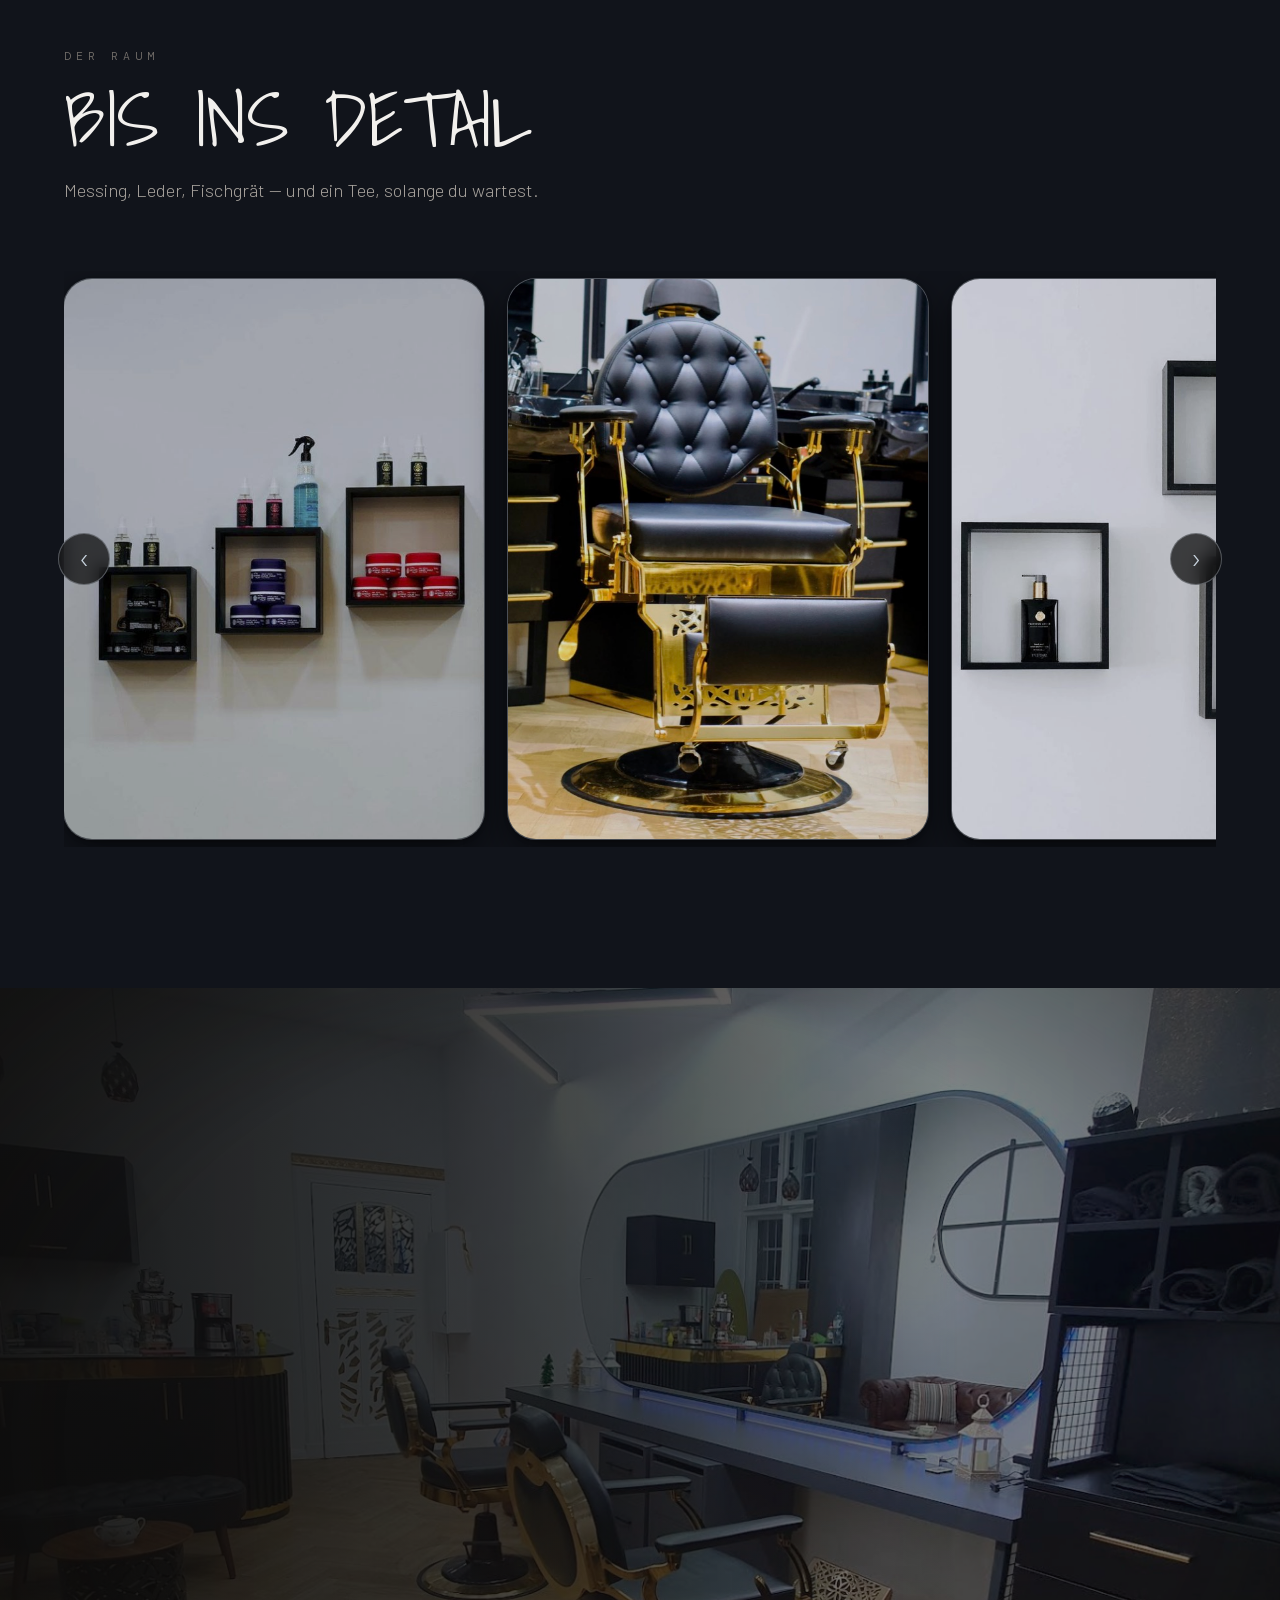
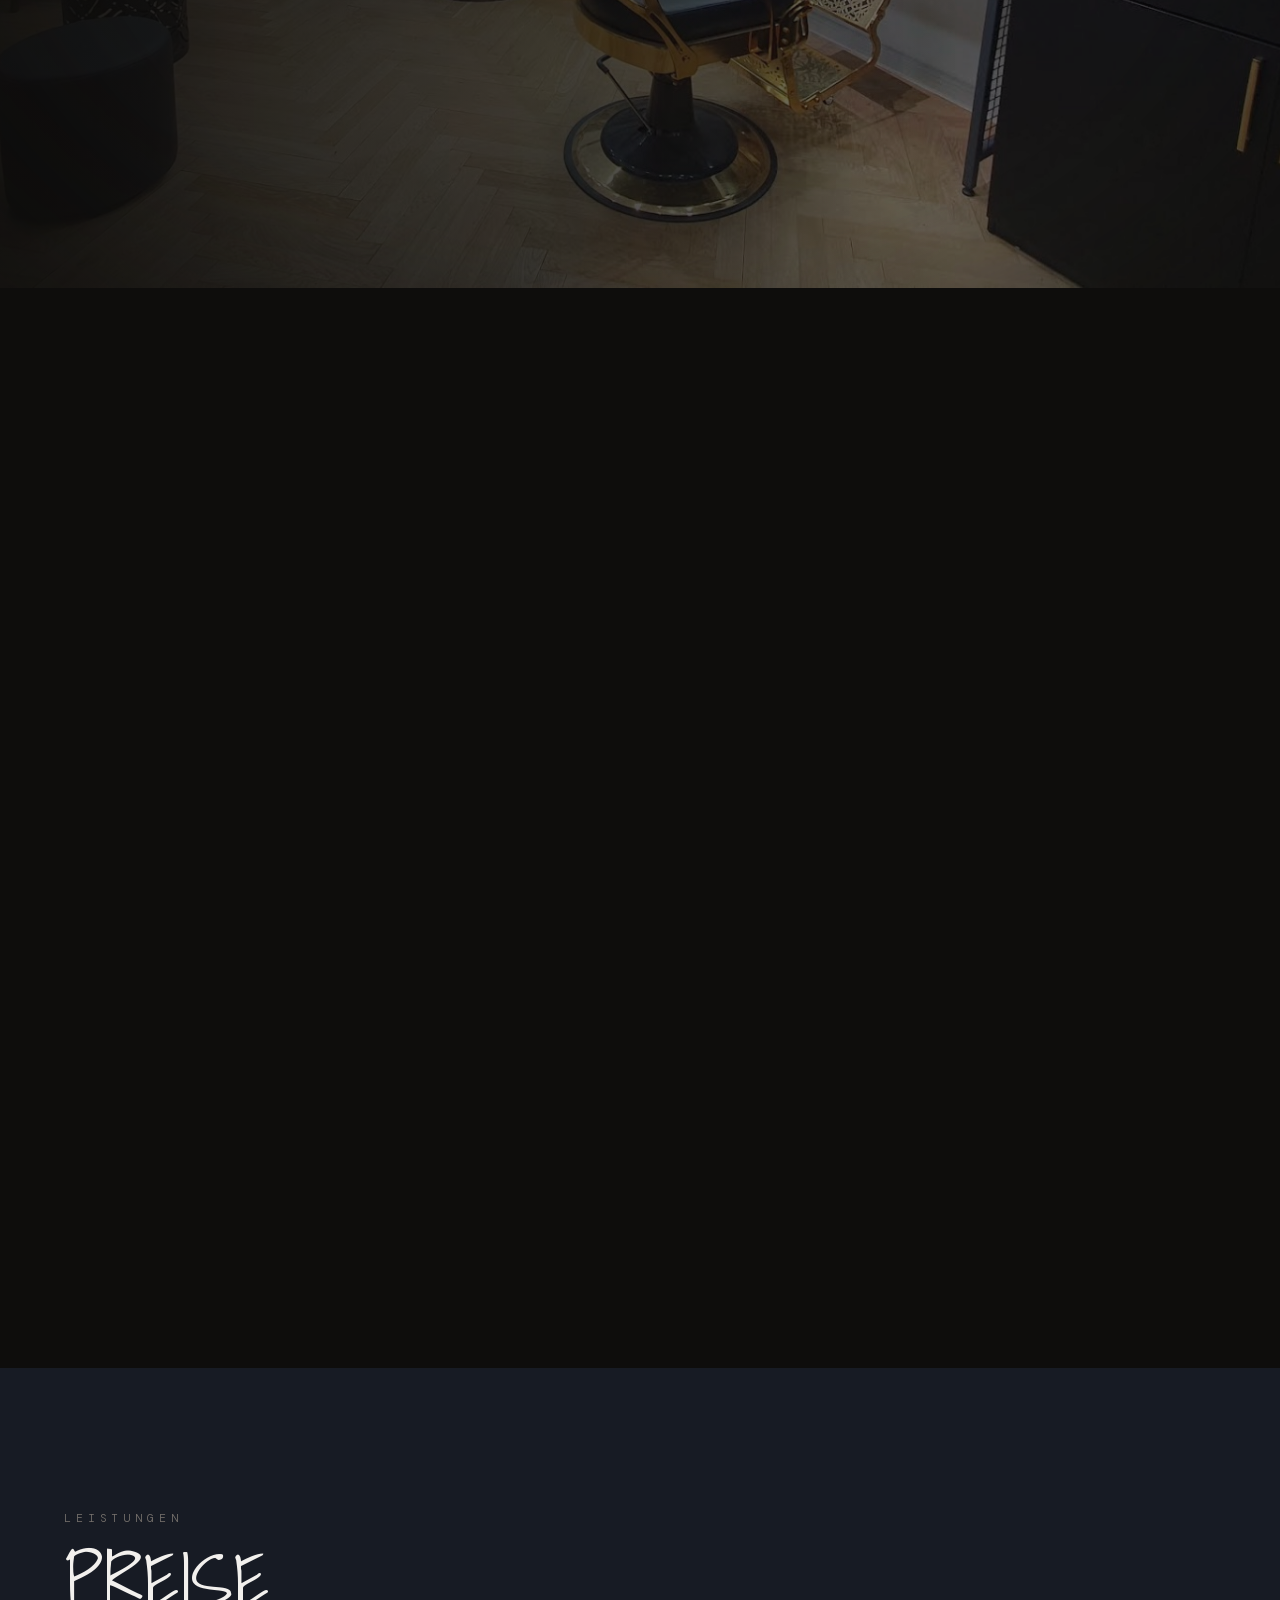
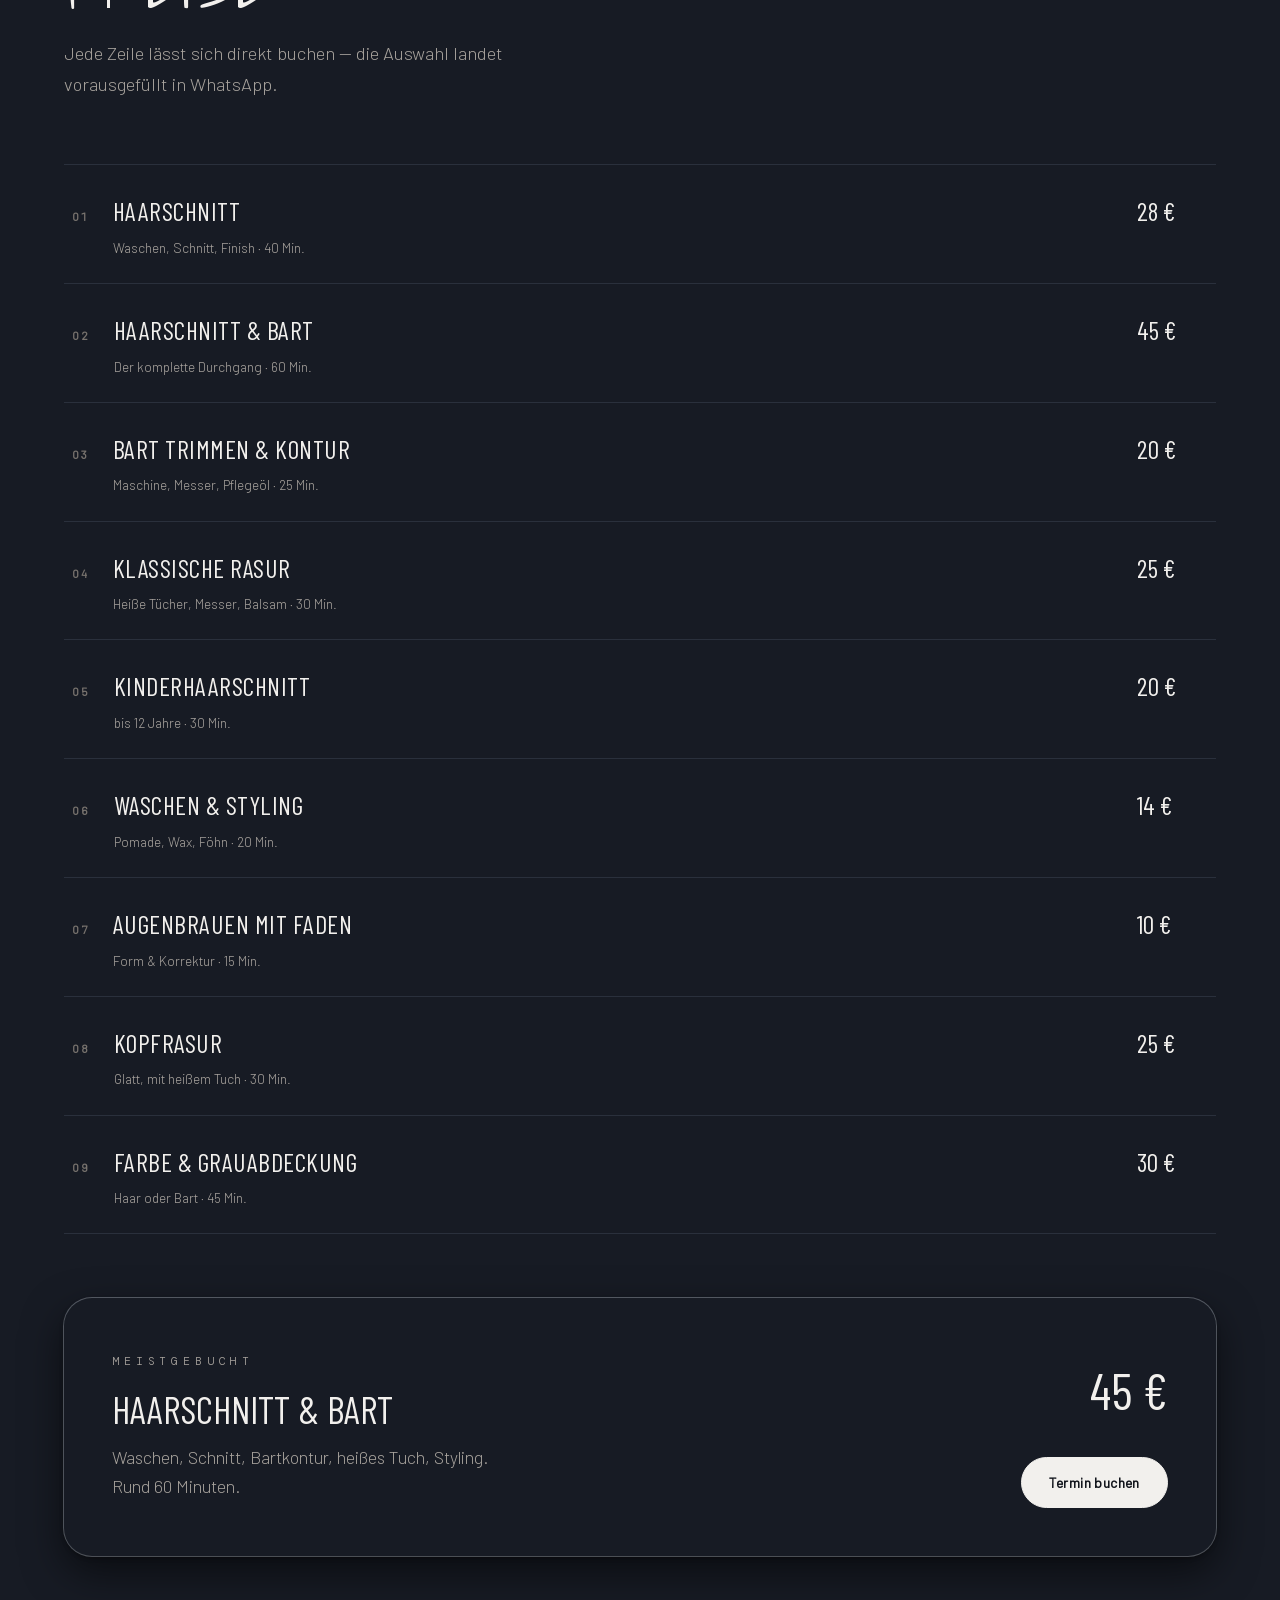
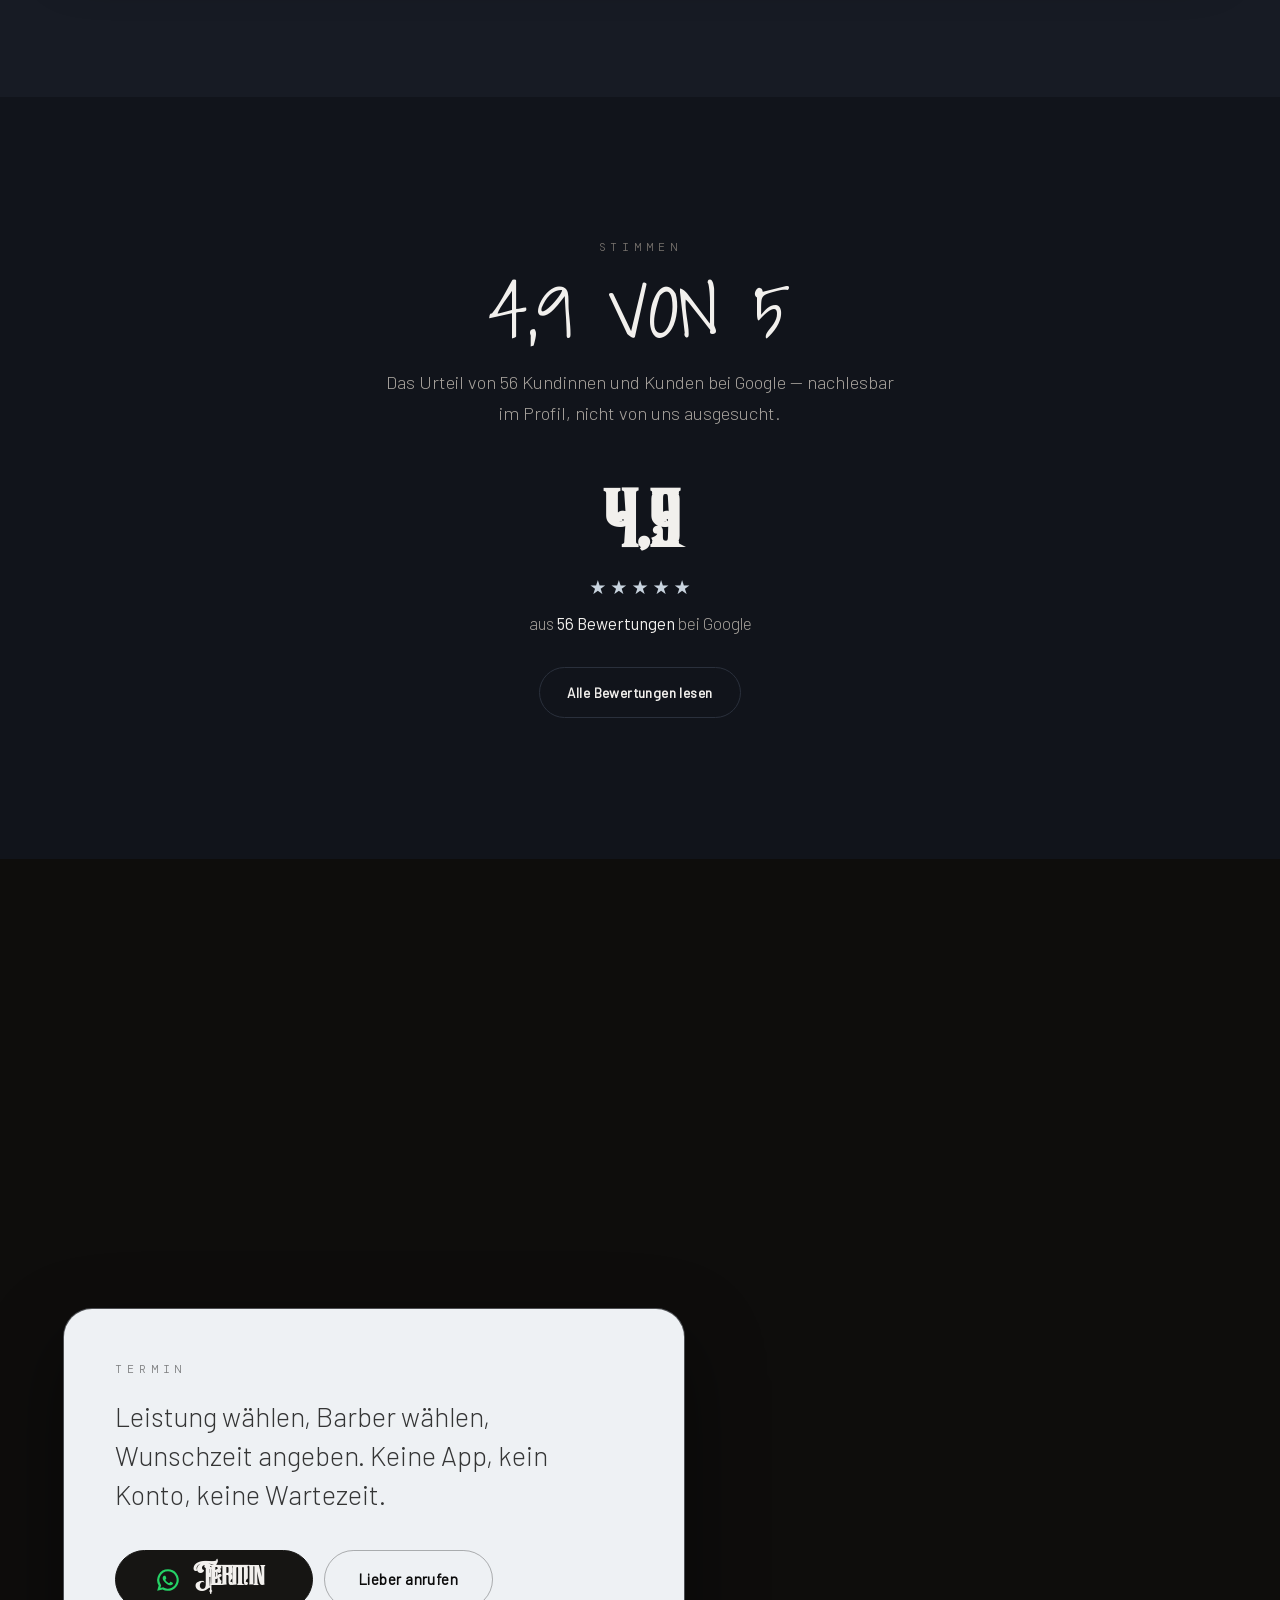
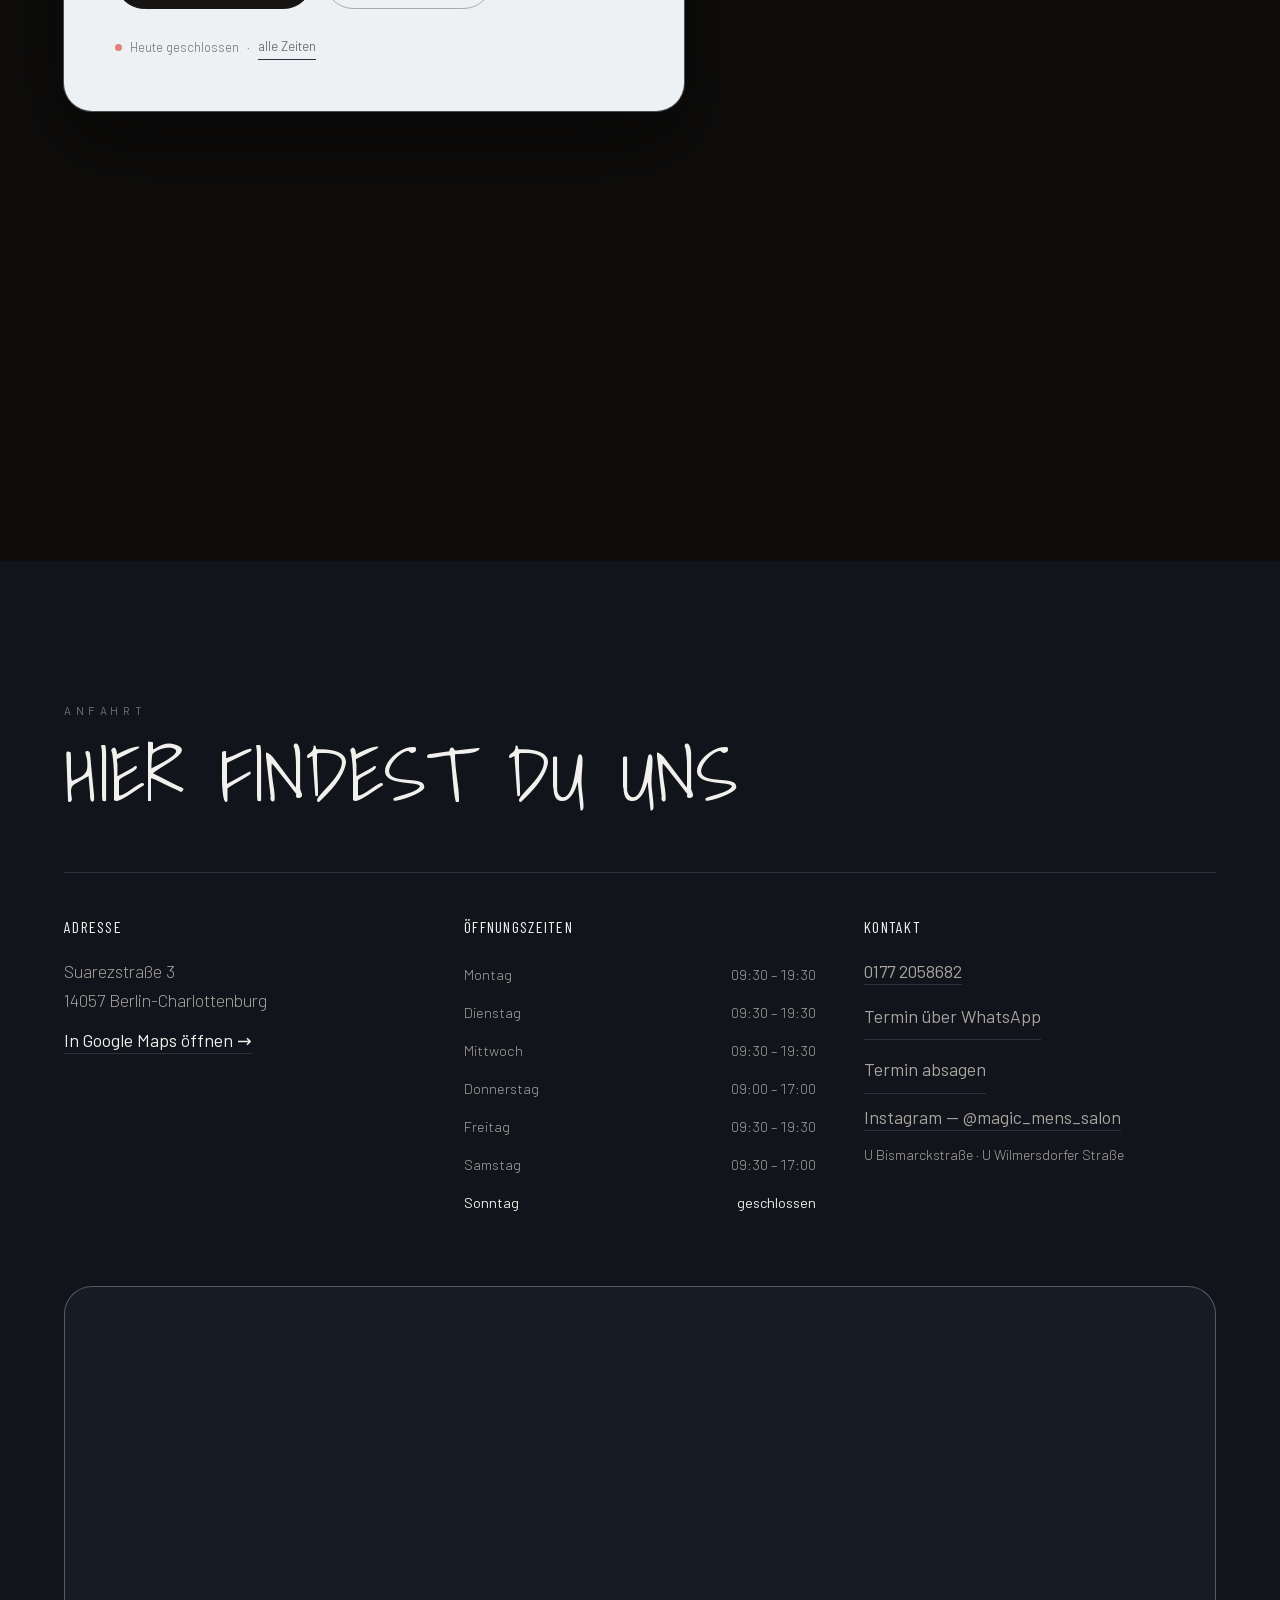
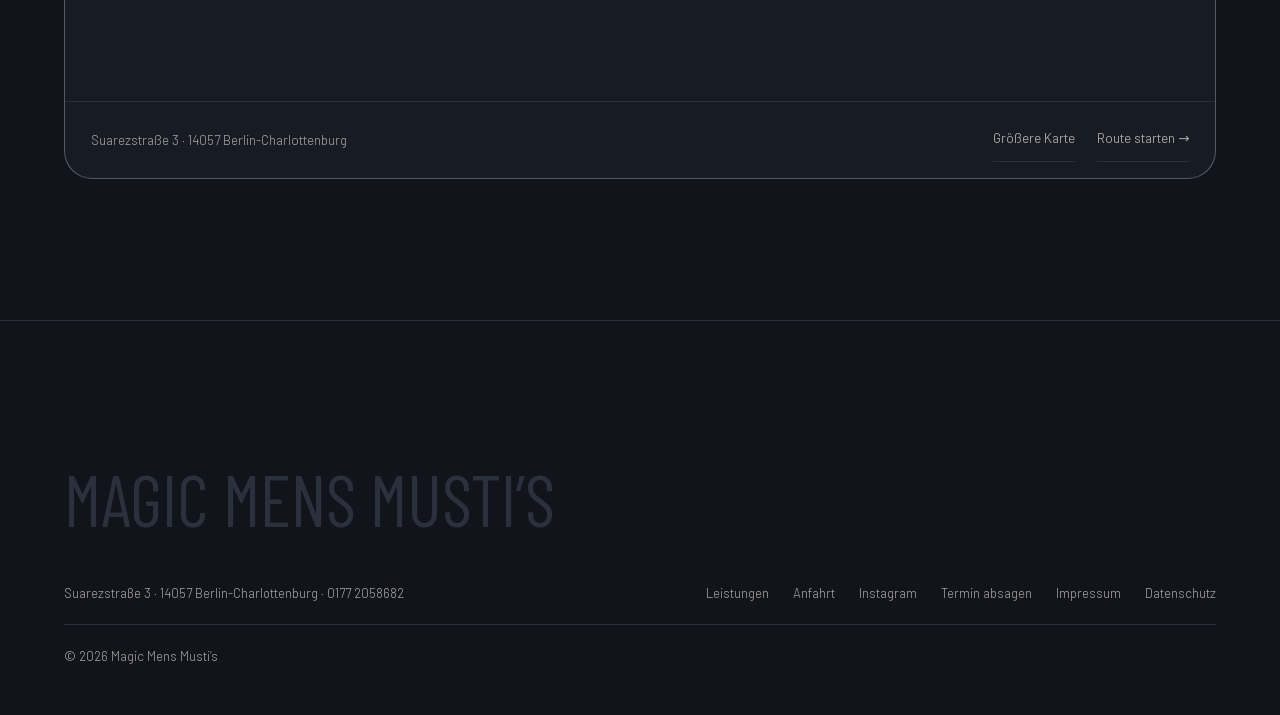
==== commit 242def93: "Kühles Dunkelblau und Chrom statt Schwarz und Messing, Sektionsnummern raus Farbwerte aus salon-02.j" ====
--- a/index.html
+++ b/index.html
@@ -54,12 +54,12 @@
 <!-- ═══ MOBILE NAV ═══ -->
 <div class="mnav" id="mnav" hidden>
   <nav aria-label="Mobile Navigation">
-    <a href="#salon"><i>01</i>Der Salon</a>
-    <a href="#arbeit"><i>02</i>Die Arbeit</a>
-    <a href="#raum"><i>03</i>Der Raum</a>
-    <a href="#leistungen"><i>04</i>Leistungen</a>
-    <a href="#stimmen"><i>05</i>Stimmen</a>
-    <a href="#anfahrt"><i>06</i>Anfahrt</a>
+    <a href="#salon">Der Salon</a>
+    <a href="#arbeit">Die Arbeit</a>
+    <a href="#raum">Der Raum</a>
+    <a href="#leistungen">Leistungen</a>
+    <a href="#stimmen">Stimmen</a>
+    <a href="#anfahrt">Anfahrt</a>
   </nav>
   <div class="mnav__foot">
     <button class="btn btn--full btn--display" data-book aria-label="Termin über WhatsApp anfragen"><svg class="btn__wa" viewBox="0 0 24 24" aria-hidden="true"><path d="M12 2a10 10 0 0 0-8.6 15.1L2 22l5-1.3A10 10 0 1 0 12 2m0 2a8 8 0 1 1-4.1 14.9l-.3-.2-2.6.7.7-2.5-.2-.3A8 8 0 0 1 12 4m-3.4 4c-.2 0-.5.1-.7.4-.2.3-.8.8-.8 2s.8 2.3.9 2.4c.1.2 1.6 2.6 4 3.5 1.9.8 2.3.6 2.8.6.4 0 1.4-.6 1.6-1.1.2-.6.2-1 .1-1.1l-.6-.3-1.4-.7c-.2-.1-.4-.1-.5.1l-.7.9c-.1.2-.3.2-.5.1-.2-.1-1-.4-1.9-1.2-.7-.6-1.2-1.4-1.3-1.6-.1-.2 0-.4.1-.5l.4-.5.3-.5v-.4l-.7-1.7c-.2-.4-.4-.4-.5-.4z"/></svg><span class="btn__wort">Termin</span></button>
@@ -111,7 +111,7 @@
 <!-- ══════════ 01 · DER SALON — Ansprache des Inhabers ══════════ -->
 <section class="sec" id="salon">
   <div class="sec__head">
-    <p class="eyebrow"><i>01</i> Der Salon</p>
+    <p class="eyebrow">Der Salon</p>
     <h2 class="h2">
       Im Salon ist<br>der Kunde König
     </h2>
@@ -148,7 +148,7 @@
 <!-- ══════════ 02 · DIE ARBEIT — Videos sprechen für sich ══════════ -->
 <section class="sec sec--tint" id="arbeit">
   <div class="sec__head">
-    <p class="eyebrow"><i>02</i> Die Arbeit</p>
+    <p class="eyebrow">Die Arbeit</p>
     <h2 class="h2">Cuts</h2>
   </div>
 
@@ -177,7 +177,7 @@
 <!-- ══════════ 03 · DER RAUM — Bilder gesetzt, nicht gerastert ══════════ -->
 <section class="sec" id="raum">
   <div class="sec__head">
-    <p class="eyebrow"><i>03</i> Der Raum</p>
+    <p class="eyebrow">Der Raum</p>
     <h2 class="h2">Bis ins Detail</h2>
     <p class="lead">Messing, Leder, Fischgrät — und ein Tee, solange du wartest.</p>
   </div>
@@ -252,7 +252,7 @@
 <!-- ══════════ 04 · LEISTUNGEN & PREISE ══════════ -->
 <section class="sec sec--tint" id="leistungen">
   <div class="sec__head">
-    <p class="eyebrow"><i>04</i> Leistungen</p>
+    <p class="eyebrow">Leistungen</p>
     <h2 class="h2">Preise</h2>
     <p class="lead">
       Jede Zeile lässt sich direkt buchen — die Auswahl landet vorausgefüllt in WhatsApp.
@@ -278,7 +278,7 @@
 <!-- ══════════ 05 · STIMMEN ══════════ -->
 <section class="sec" id="stimmen">
   <div class="sec__head">
-    <p class="eyebrow"><i>05</i> Stimmen</p>
+    <p class="eyebrow">Stimmen</p>
     <h2 class="h2">4,9 von 5</h2>
     <p class="lead">
       Das Urteil von 56 Kundinnen und Kunden bei Google — nachlesbar
@@ -316,7 +316,7 @@
     </div>
   </div>
   <div class="cta cta--karte sec--dark">
-    <p class="eyebrow"><i>06</i> Termin</p>
+    <p class="eyebrow">Termin</p>
     <p class="lead cta__lead">
       Leistung wählen, Barber wählen, Wunschzeit angeben.
       Keine App, kein Konto, keine Wartezeit.
@@ -335,7 +335,7 @@
 <!-- ══════════ 07 · ANFAHRT ══════════ -->
 <section class="sec" id="anfahrt">
   <div class="sec__head">
-    <p class="eyebrow"><i>07</i> Anfahrt</p>
+    <p class="eyebrow">Anfahrt</p>
     <h2 class="h2">Hier findest du uns</h2>
   </div>
 
--- a/style.css
+++ b/style.css
@@ -139,25 +139,30 @@
 }
 
 :root{
-  /* Flächen */
-  --paper:  #161513;   /* mattes Schwarz, leicht warm gestimmt */
-  --tint:   #1E1C19;   /* abgesetzte Sektion, eine Spur heller */
-  --dark:   #F2F0ED;   /* eine helle Sektion als Gegengewicht */
+  /* Flächen — kühles Dunkelblau, aus salon-02.jpg gemessen: die Schatten
+     im Raum liegen bei #21242E, das Neonlicht unter dem Spiegel zieht
+     alles ins Blaue. Zwei Stufen dunkler als Grundfläche gesetzt. */
+  --paper:  #11141B;   /* kühles Dunkelblau statt warmem Schwarz */
+  --tint:   #171B24;   /* abgesetzte Sektion, eine Spur heller */
+  --dark:   #EEF1F4;   /* die helle Sektion, leicht kühl gestimmt */
 
   /* Schrift */
   --ink:    #F2F0ED;
   --ink-2:  #A9A49E;   /* Fließtext sekundär  — 8.0:1 auf Schwarz */
   --ink-3:  #78736E;   /* Labels              — 4.2:1, nur ≥14px bold */
-  --line:   #322E29;
-
-  /* Messing, aus den Salonfotos gemessen: poliertes Gestell, Tresengitter,
-     Regalstege, Leuchterringe. #C6A866 ist die Lichtkante, #B49024 der
-     satte Korpus. Derselbe Werkstoff, aus dem sein Logo gezeichnet ist. */
-
-  --brass:      #C6A866;
-  --brass-deep: #B49024;
-  --brass-line: rgba(198,168,102,.40);
-  --brass-line-hi: rgba(198,168,102,.85);
+  --line:   #2A303C;   /* kühle Trennlinie */
+
+  /* Chrom statt Messing, aus salon-02.jpg gemessen: Spiegelrahmen,
+     Stuhlgestelle und Leuchte. #D5E0EA ist die helle Lichtkante,
+     #85878B der matte Korpus. */
+  --metall:        #C9D4DF;
+  --metall-tief:   #85878B;
+  --metall-line:   rgba(201,212,223,.34);
+  --metall-line-hi:rgba(201,212,223,.80);
+
+  /* Das Neonlicht unter dem Spiegel, gemessen: #889AD1. Dient als
+     kühler Schein um Bilder und als Schleier über den Videos. */
+  --neon: #889AD1;
 
   /* Akzent: das leuchtende Orange des „FRISEUR"-Overlays aus dem
      Instagram-Post (instagram.com/p/DU1CV7VCBuq).
@@ -170,16 +175,10 @@
   --accent:    #FF9A33;
   --accent-ink:#9A4E00;   /* dunklere Fassung für Text auf Weiß, 4,8:1 */
 
-  /* Violett aus den Trimmer-Fotos gemessen, blaustichige Variante.
-     Gemessene Alternativen aus demselben Bild, falls du nachjustieren willst:
-       #5820A0  hsl(266 67% 38%)  ← gesetzt, blau-lila
-       #6020A0  hsl(270 67% 38%)  eine Spur wärmer
-       #282088  hsl(245 62% 33%)  deutlich blauer, dunkler
-       #7060D0  hsl(249 54% 60%)  blau, aber heller — Schleier wird schwächer
-       #961EAA  hsl(291 70% 39%)  die alte, rosastichige Fassung
-     --violet-veil steuert die Stärke des Schleiers über den Videos. */
-  --violet: #5820A0;
-  --violet-veil: .17;   /* war .30 — die Bilder waren zu dunkel */
+  /* Schleier über Videos und Bildern: dasselbe kühle Blau wie im Raum,
+     multipliziert. Stärke über --kuehl-veil. */
+  --kuehl: #24345F;
+  --kuehl-veil: .17;   /* war .30 — die Bilder waren zu dunkel */
 
   /* Kingstone trägt die großen Titel, Shadows Into Light die Sektions-
      überschriften, Barlow Condensed die Labels, Barlow den Fließtext. */
@@ -206,12 +205,12 @@
   /* „hervorgehoben“: Hairline-Ring plus zwei weiche Schatten.
      Kein Glow, kein Verlauf — nur Höhe über dem Papier. */
   --lift:
-    0 0 0 1px var(--brass-line),
+    0 0 0 1px var(--metall-line),
     0 2px 4px rgba(0,0,0,.35),
     0 16px 40px rgba(0,0,0,.55);
   --lift-hi:
-    0 0 0 1px var(--brass-line-hi),
-    0 0 34px rgba(198,168,102,.22),
+    0 0 0 1px var(--metall-line-hi),
+    0 0 34px rgba(136,154,209,.28),
     0 4px 10px rgba(0,0,0,.4),
     0 30px 64px rgba(0,0,0,.7);
 }
@@ -238,7 +237,7 @@
 button{ font:inherit; color:inherit; background:none; border:0; cursor:pointer }
 a{ color:inherit; text-decoration:none }
 ul,ol{ list-style:none }
-:focus-visible{ outline:2px solid var(--accent-ink); outline-offset:3px; border-radius:4px }
+:focus-visible{ outline:2px solid var(--metall); outline-offset:3px; border-radius:4px }
 
 .skip{
   position:fixed; top:0; left:0; z-index:200;
@@ -262,7 +261,6 @@
   letter-spacing:.42em; text-transform:uppercase; color:var(--ink-3);
   display:flex; align-items:center; gap:.7rem; margin-bottom:1.1rem;
 }
-.eyebrow i{ font-style:normal; color:var(--accent-ink); font-variant-numeric:tabular-nums }
 
 /* Abschnittstitel: Handschrift in Versalien, eng gesetzt und groß —
    wie bei Mr. Fox. Hero und Termin-Knopf bleiben Kingstone. */
@@ -544,7 +542,6 @@
 .familie__satz--schluss em{ font-style:normal }
 .sec--dark{ background:var(--dark); color:#161513 }
 .sec--dark .eyebrow{ color:rgba(11,11,11,.5) }
-.sec--dark .eyebrow i{ color:#0B0B0B }
 .sec--dark .lead{ color:rgba(11,11,11,.7) }
 .sec__head{ max-width:var(--max); margin:0 auto clamp(2.5rem,5vw,4rem) }
 
@@ -595,8 +592,8 @@
 .film{ position:relative }
 .film::after{
   content:""; position:absolute; inset:0; z-index:1; pointer-events:none;
-  background:var(--violet); mix-blend-mode:multiply;
-  opacity:var(--violet-veil);
+  background:var(--kuehl); mix-blend-mode:multiply;
+  opacity:var(--kuehl-veil);
   transition:opacity .45s var(--ease);
 }
 .film:hover::after{ opacity:0 }
@@ -620,7 +617,7 @@
   scrollbar-width:none;
 }
 .carousel__track::-webkit-scrollbar{ display:none }
-.carousel__track:focus-visible{ outline:2px solid var(--brass); outline-offset:6px; border-radius:var(--r) }
+.carousel__track:focus-visible{ outline:2px solid var(--metall); outline-offset:6px; border-radius:var(--r) }
 
 .slide{
   flex:0 0 auto; scroll-snap-align:center;
@@ -632,8 +629,8 @@
 /* Violetter Schleier wie über den Cuts-Videos */
 .slide::after{
   content:""; position:absolute; inset:0; z-index:1; pointer-events:none;
-  background:var(--violet); mix-blend-mode:multiply;
-  opacity:var(--violet-veil); transition:opacity .45s var(--ease);
+  background:var(--kuehl); mix-blend-mode:multiply;
+  opacity:var(--kuehl-veil); transition:opacity .45s var(--ease);
 }
 .slide:hover::after{ opacity:0 }
 
@@ -642,12 +639,12 @@
   width:52px; height:52px; border-radius:50%;
   display:grid; place-items:center;
   font-size:1.9rem; line-height:1; padding-bottom:4px;
-  color:var(--brass);
+  color:var(--metall);
   background:rgba(11,11,11,.72); backdrop-filter:blur(8px);
-  border:1px solid var(--brass-line);
+  border:1px solid var(--metall-line);
   transition:background .25s var(--ease), border-color .25s var(--ease);
 }
-.carousel__nav:hover{ background:rgba(11,11,11,.92); border-color:var(--brass) }
+.carousel__nav:hover{ background:rgba(11,11,11,.92); border-color:var(--metall) }
 .carousel__nav--prev{ left:-6px }
 .carousel__nav--next{ right:-6px }
 @media (max-width:700px){
@@ -684,7 +681,7 @@
 .price__d{ grid-column:2; font-size:.85rem; color:var(--ink-2); font-weight:300 }
 .price__go{
   grid-column:3; font-size:var(--fs-label); font-weight:600; letter-spacing:.14em;
-  text-transform:uppercase; color:var(--accent-ink); text-align:right;
+  text-transform:uppercase; color:var(--metall); text-align:right;
   opacity:0; transition:opacity .25s var(--ease);
 }
 .price button:hover .price__go,.price button:focus-visible .price__go{ opacity:1 }
@@ -723,7 +720,7 @@
   font-family:var(--ff-display); font-weight:700;
   font-size:clamp(3rem,7vw,5rem); line-height:.9;
 }
-.rating__sterne{ color:var(--brass); font-size:1.2rem; letter-spacing:.2em; margin-right:-.2em }
+.rating__sterne{ color:var(--metall); font-size:1.2rem; letter-spacing:.2em; margin-right:-.2em }
 .rating__text{ color:var(--ink-2); font-size:1.05rem; font-weight:300 }
 .rating__text strong{ color:var(--ink); font-weight:500 }
 .rating .btn{ margin-top:1.5rem }
@@ -740,7 +737,7 @@
   max-width:620px; margin-inline:0;
   padding:clamp(1.75rem,4vw,3.25rem);
   border-radius:var(--r);
-  box-shadow:0 0 0 1px var(--brass-line), 0 30px 80px rgba(0,0,0,.45);
+  box-shadow:0 0 0 1px var(--metall-line), 0 30px 80px rgba(0,0,0,.45);
 }
 @media (min-width:900px){
   .cta--karte{ margin-left:max(0px, calc((100% - var(--max)) / 2)) }
@@ -779,7 +776,7 @@
    Karte, die man entfärbt, liest sich beim Suchen schlechter. */
 .map{
   max-width:var(--max); margin:clamp(2.5rem,5vw,4rem) auto 0;
-  border:1px solid var(--brass-line); border-radius:var(--r);
+  border:1px solid var(--metall-line); border-radius:var(--r);
   overflow:hidden; background:var(--tint);
 }
 .map iframe{
@@ -936,7 +933,7 @@
 .lb img{
   max-width:100%; max-height:100%; object-fit:contain; border-radius:var(--r);
   filter:brightness(1.06) saturate(1.05);
-  box-shadow:0 0 60px rgba(198,168,102,.18), 0 30px 80px rgba(0,0,0,.6);
+  box-shadow:0 0 60px rgba(136,154,209,.22), 0 30px 80px rgba(0,0,0,.6);
 }
 .lb__x,.lb__nav{ position:absolute; width:56px; height:56px; font-size:2rem; line-height:1 }
 .lb__x{ top:.5rem; right:.5rem }
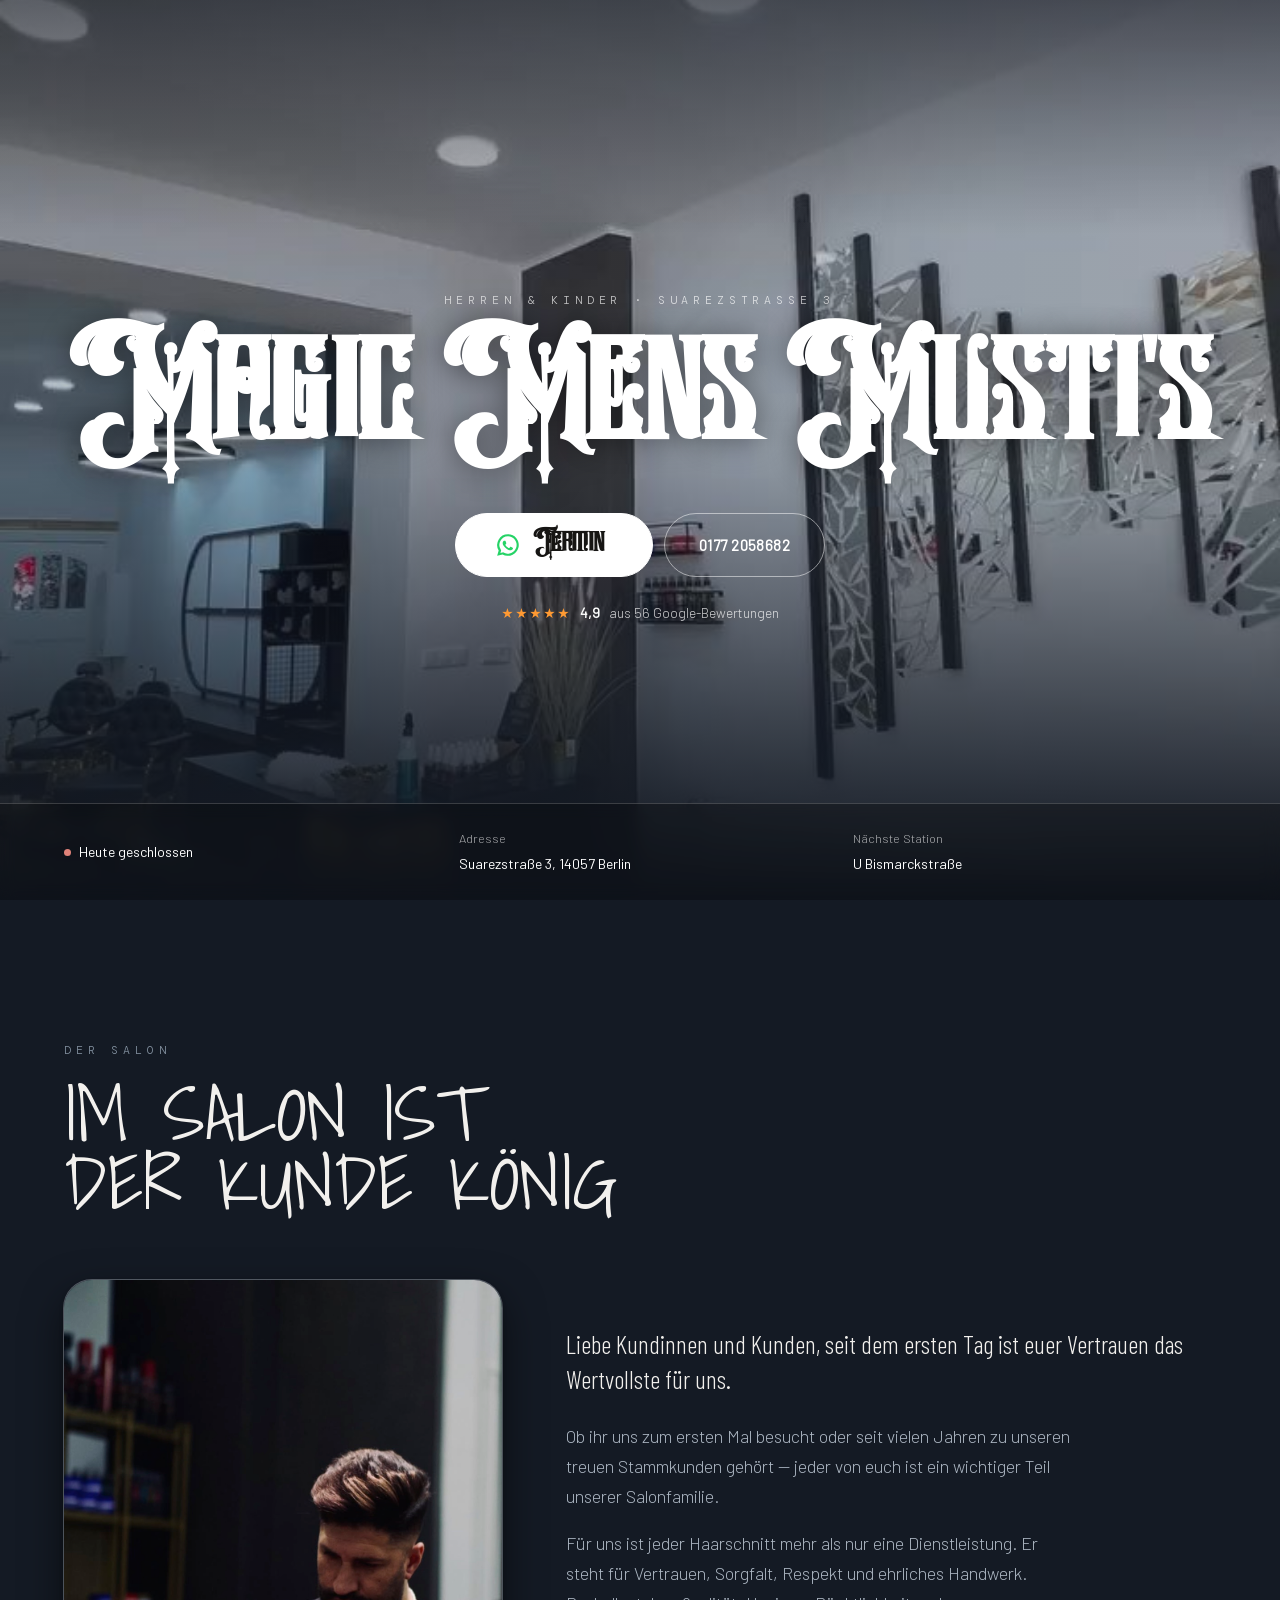
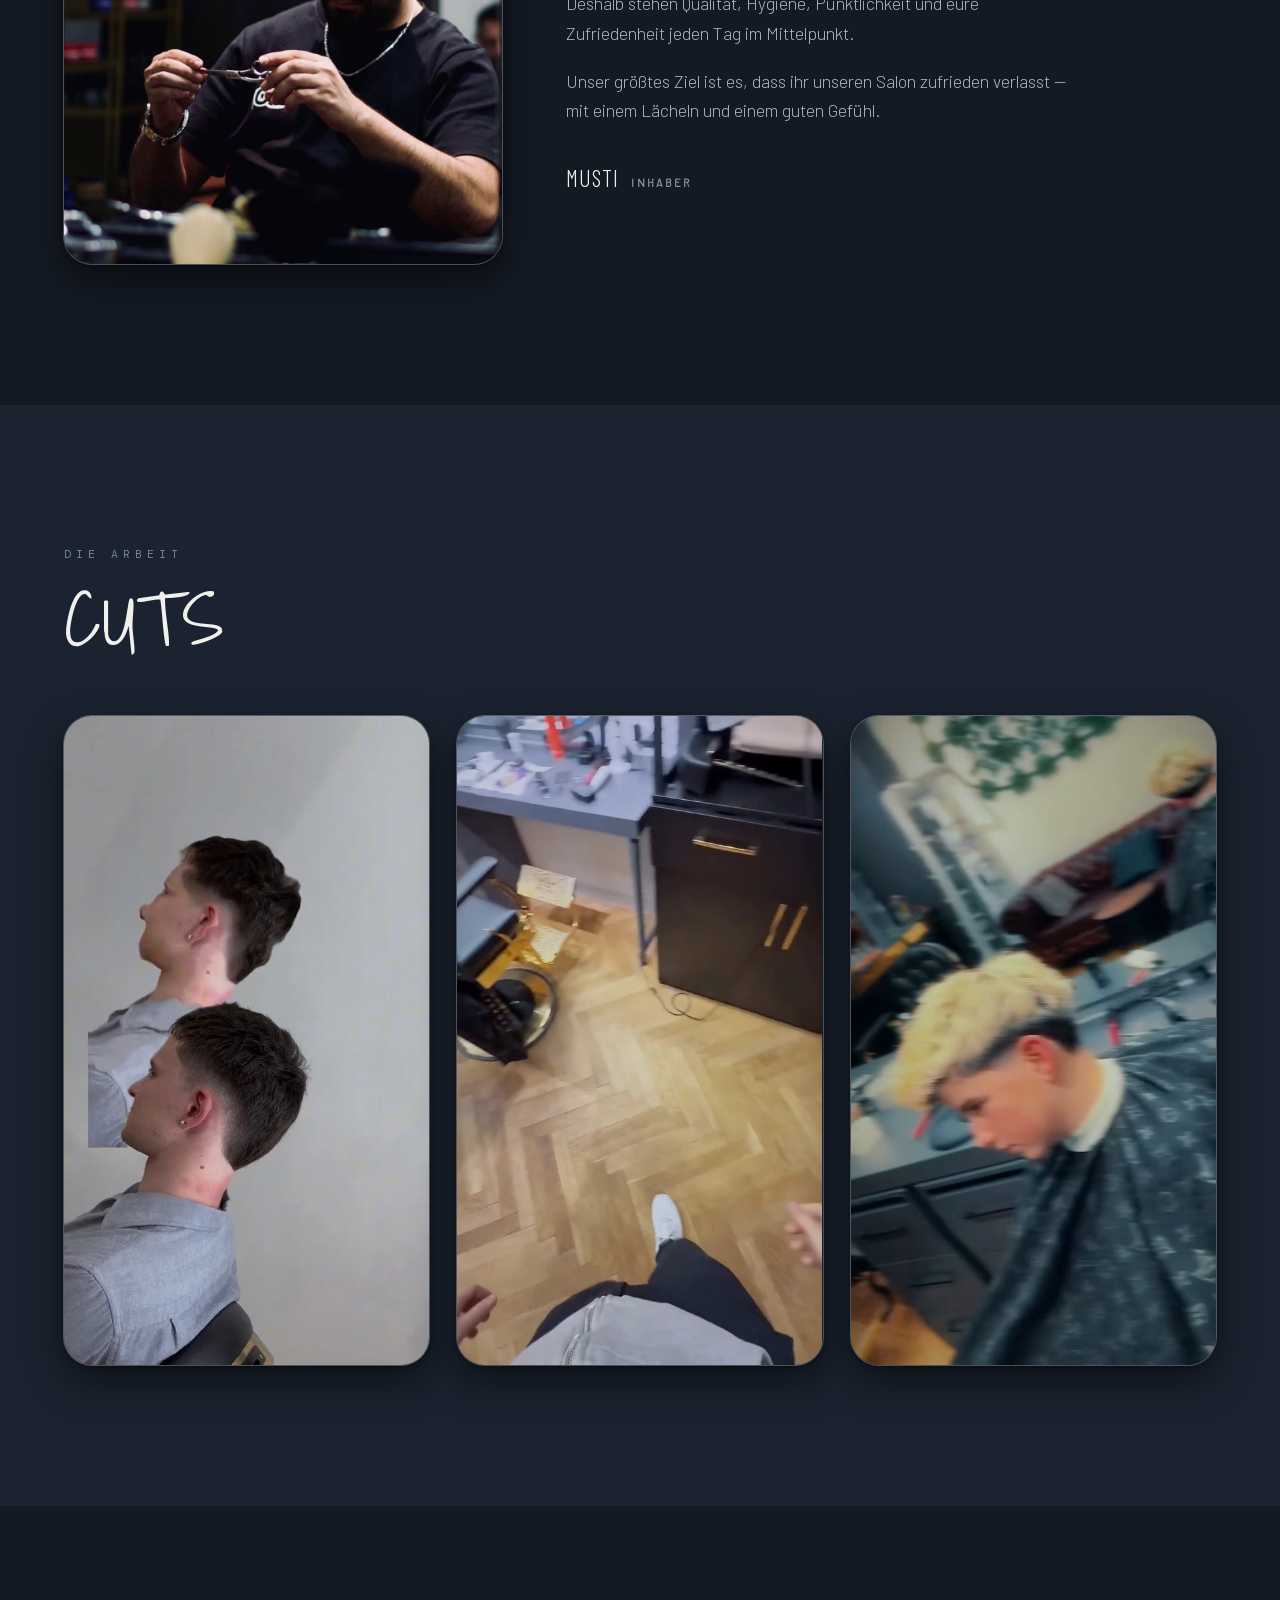
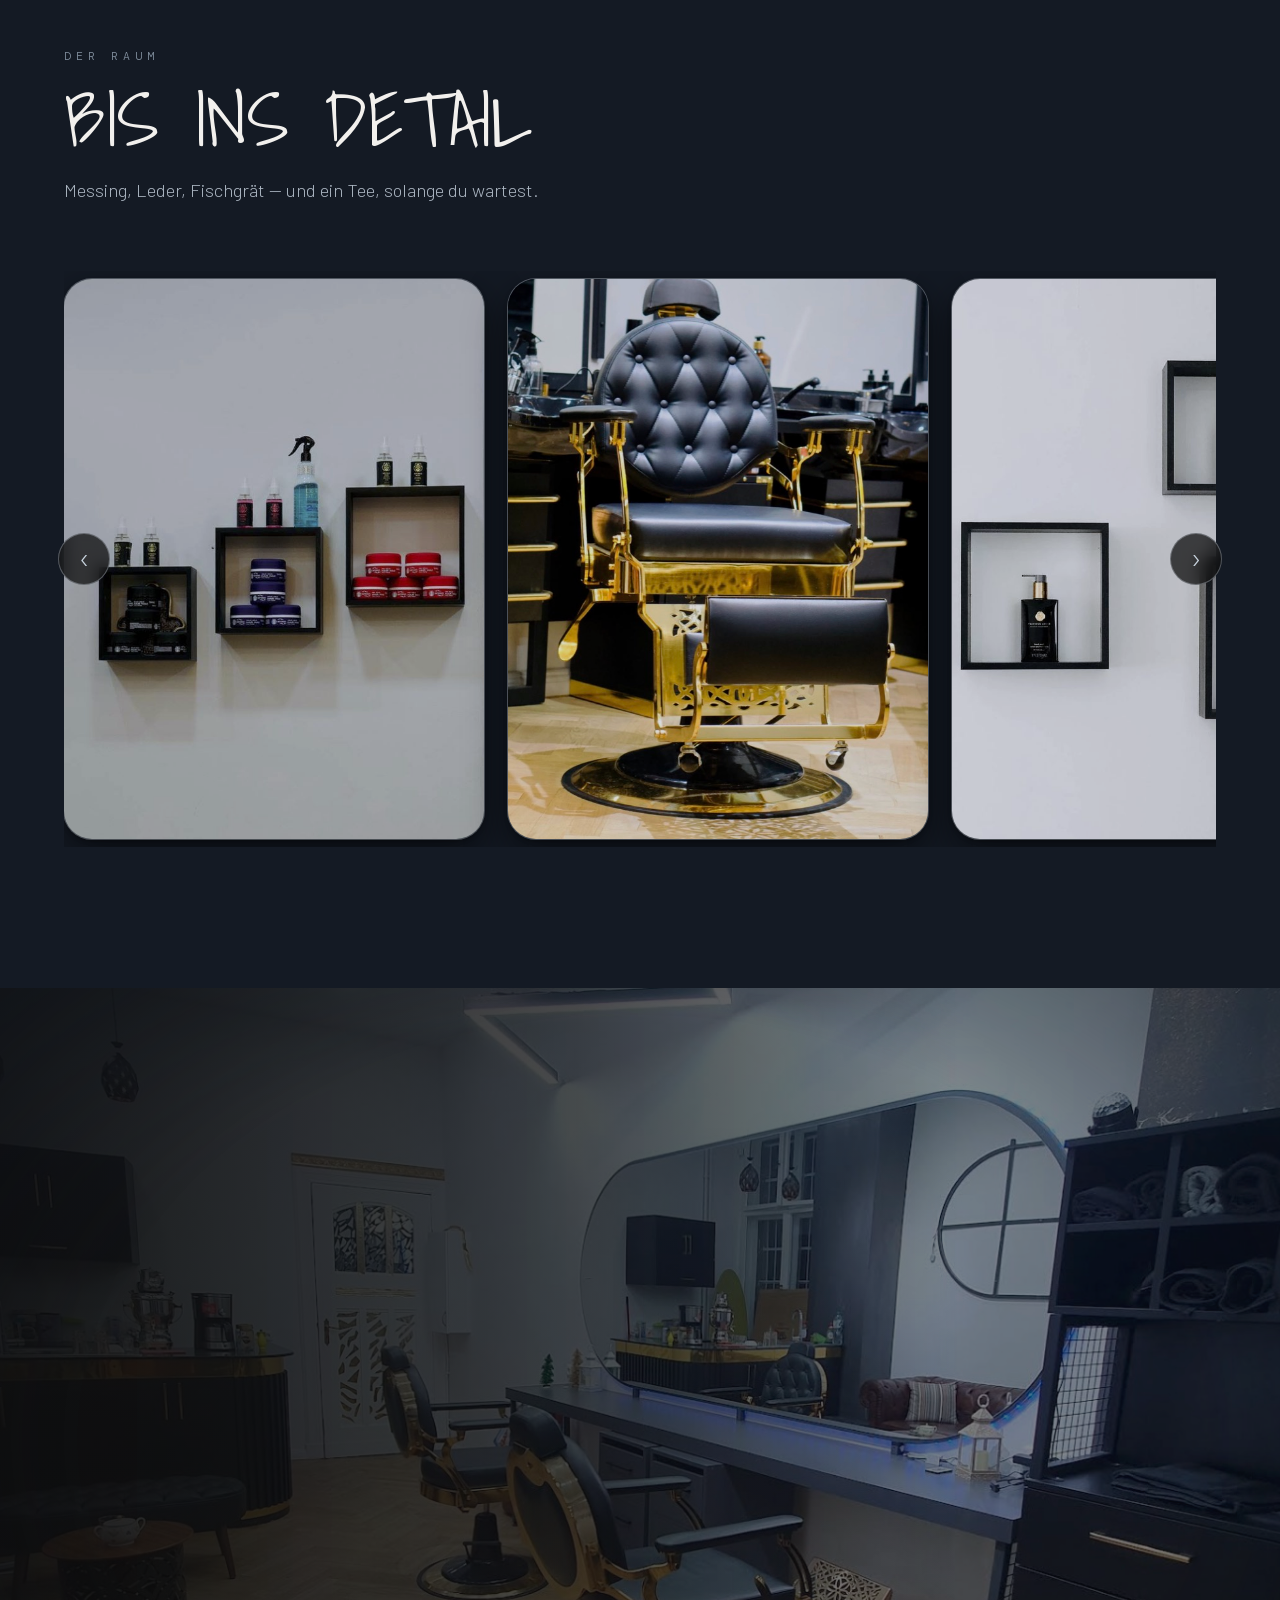
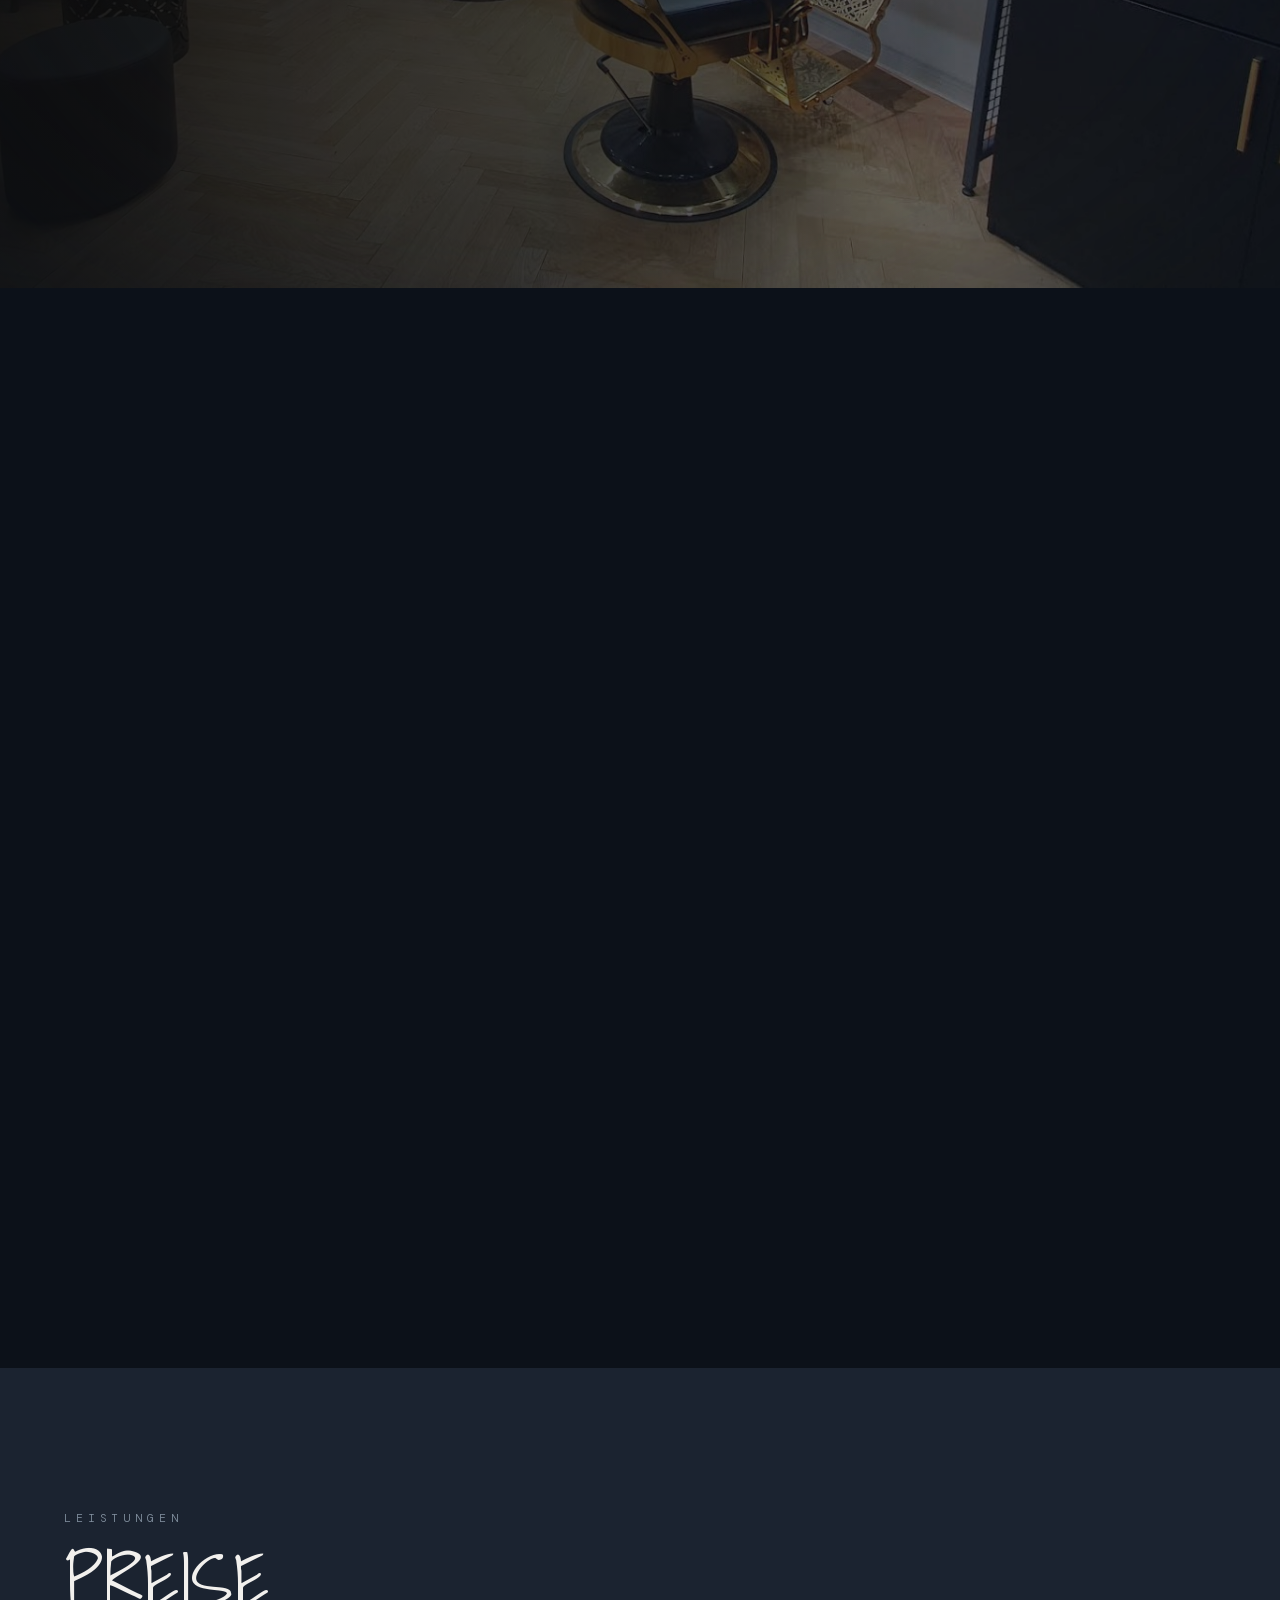
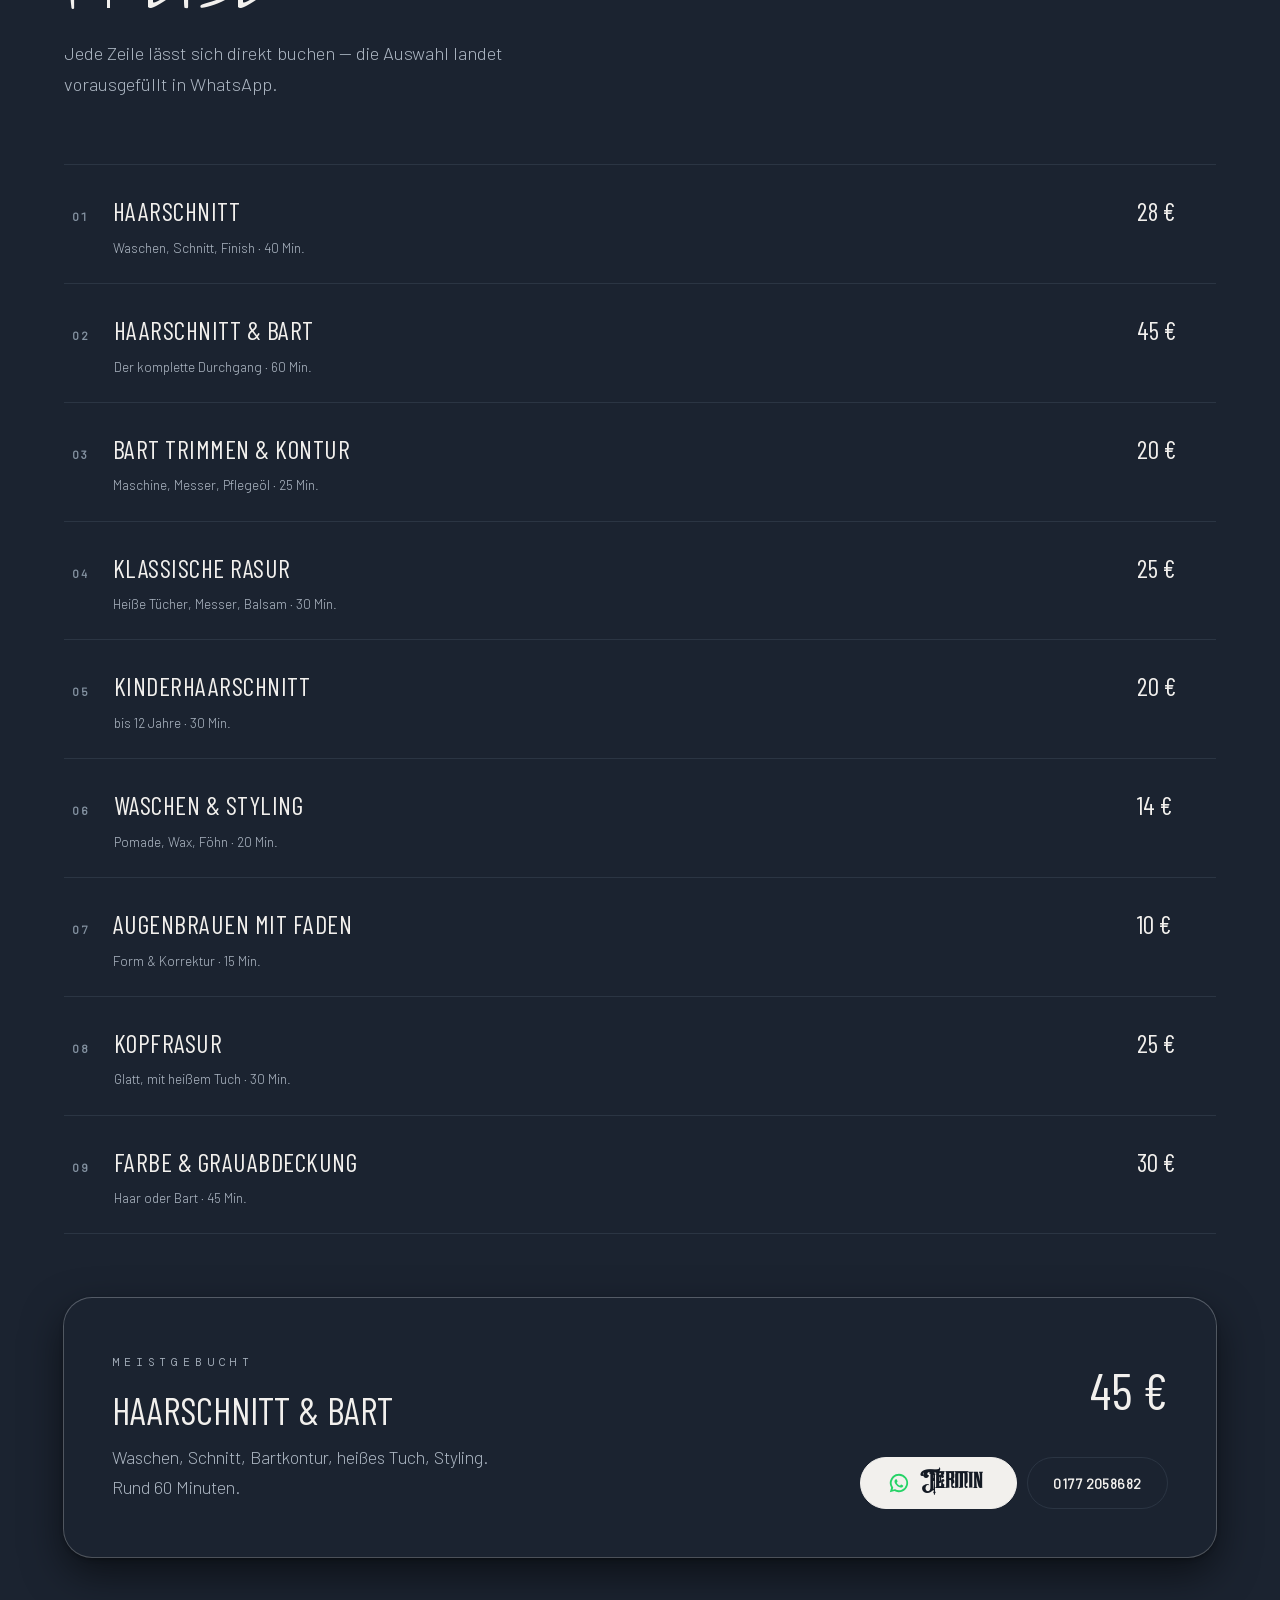
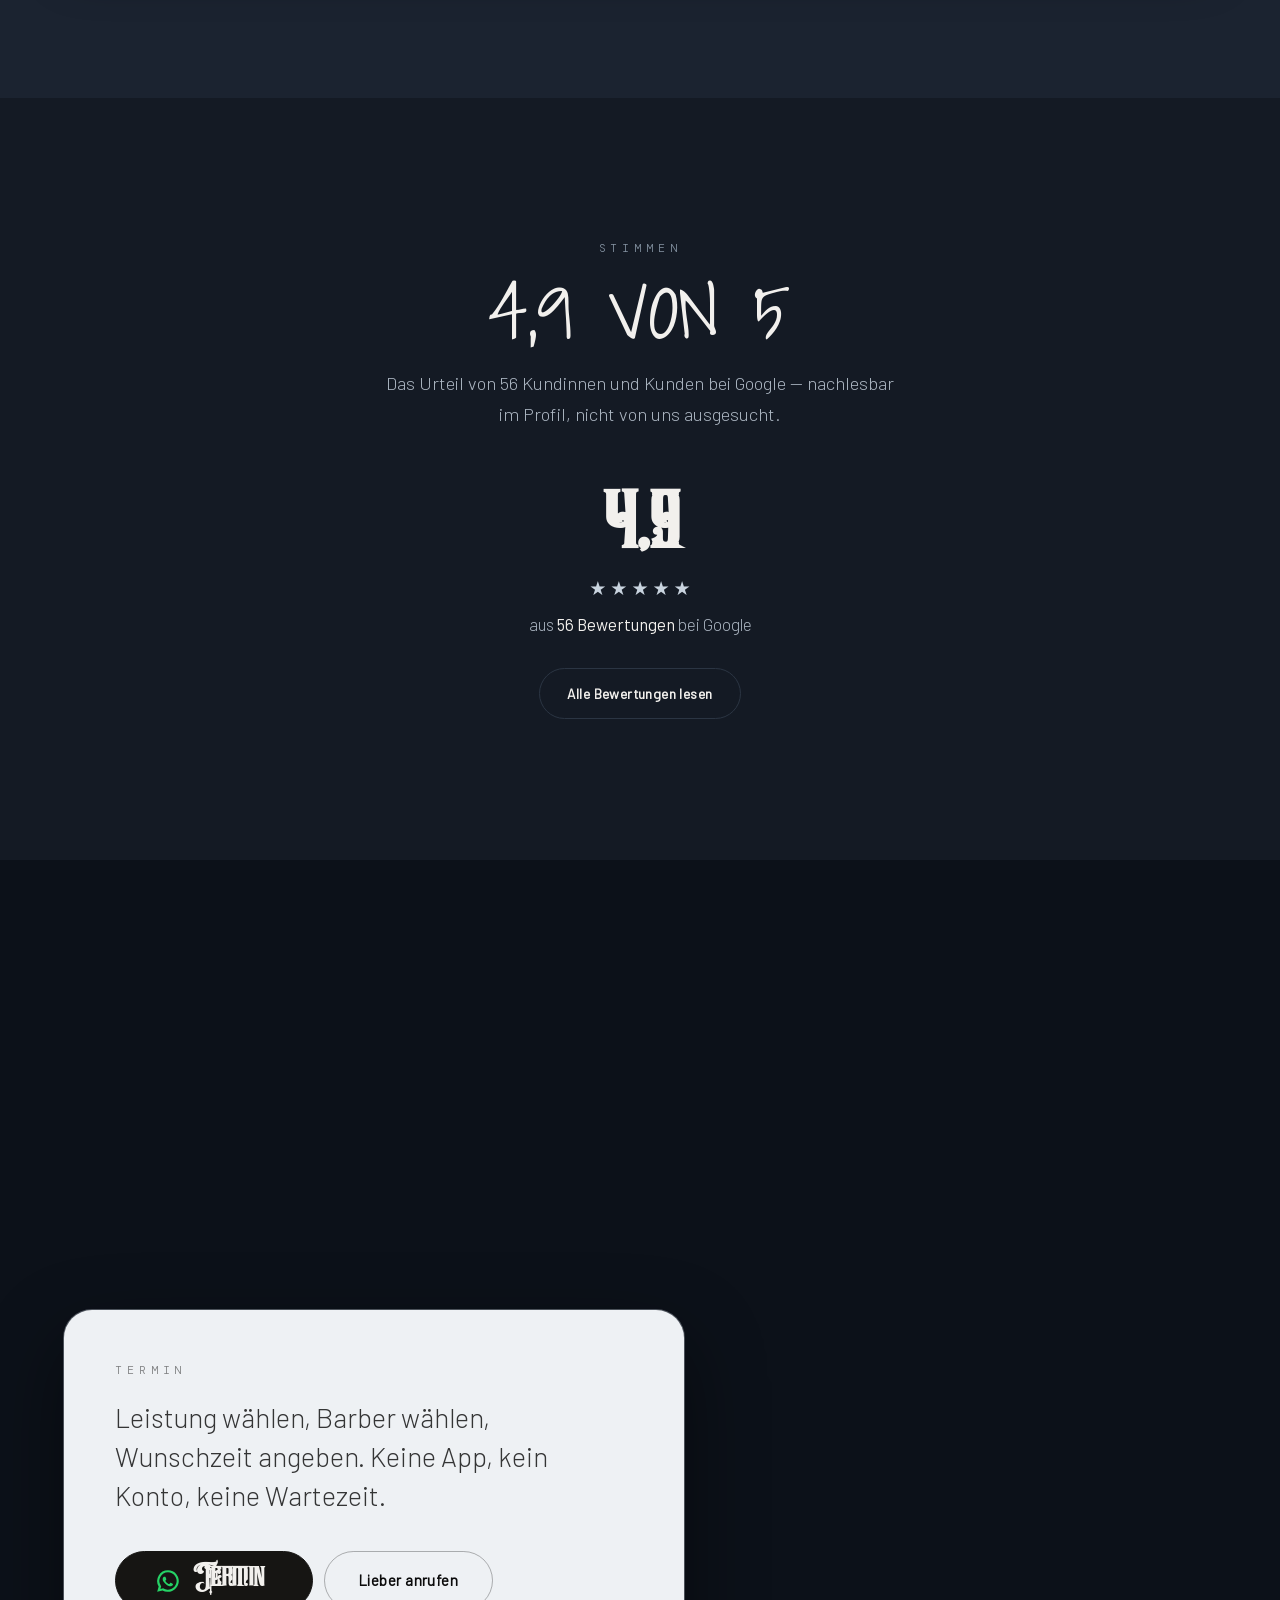
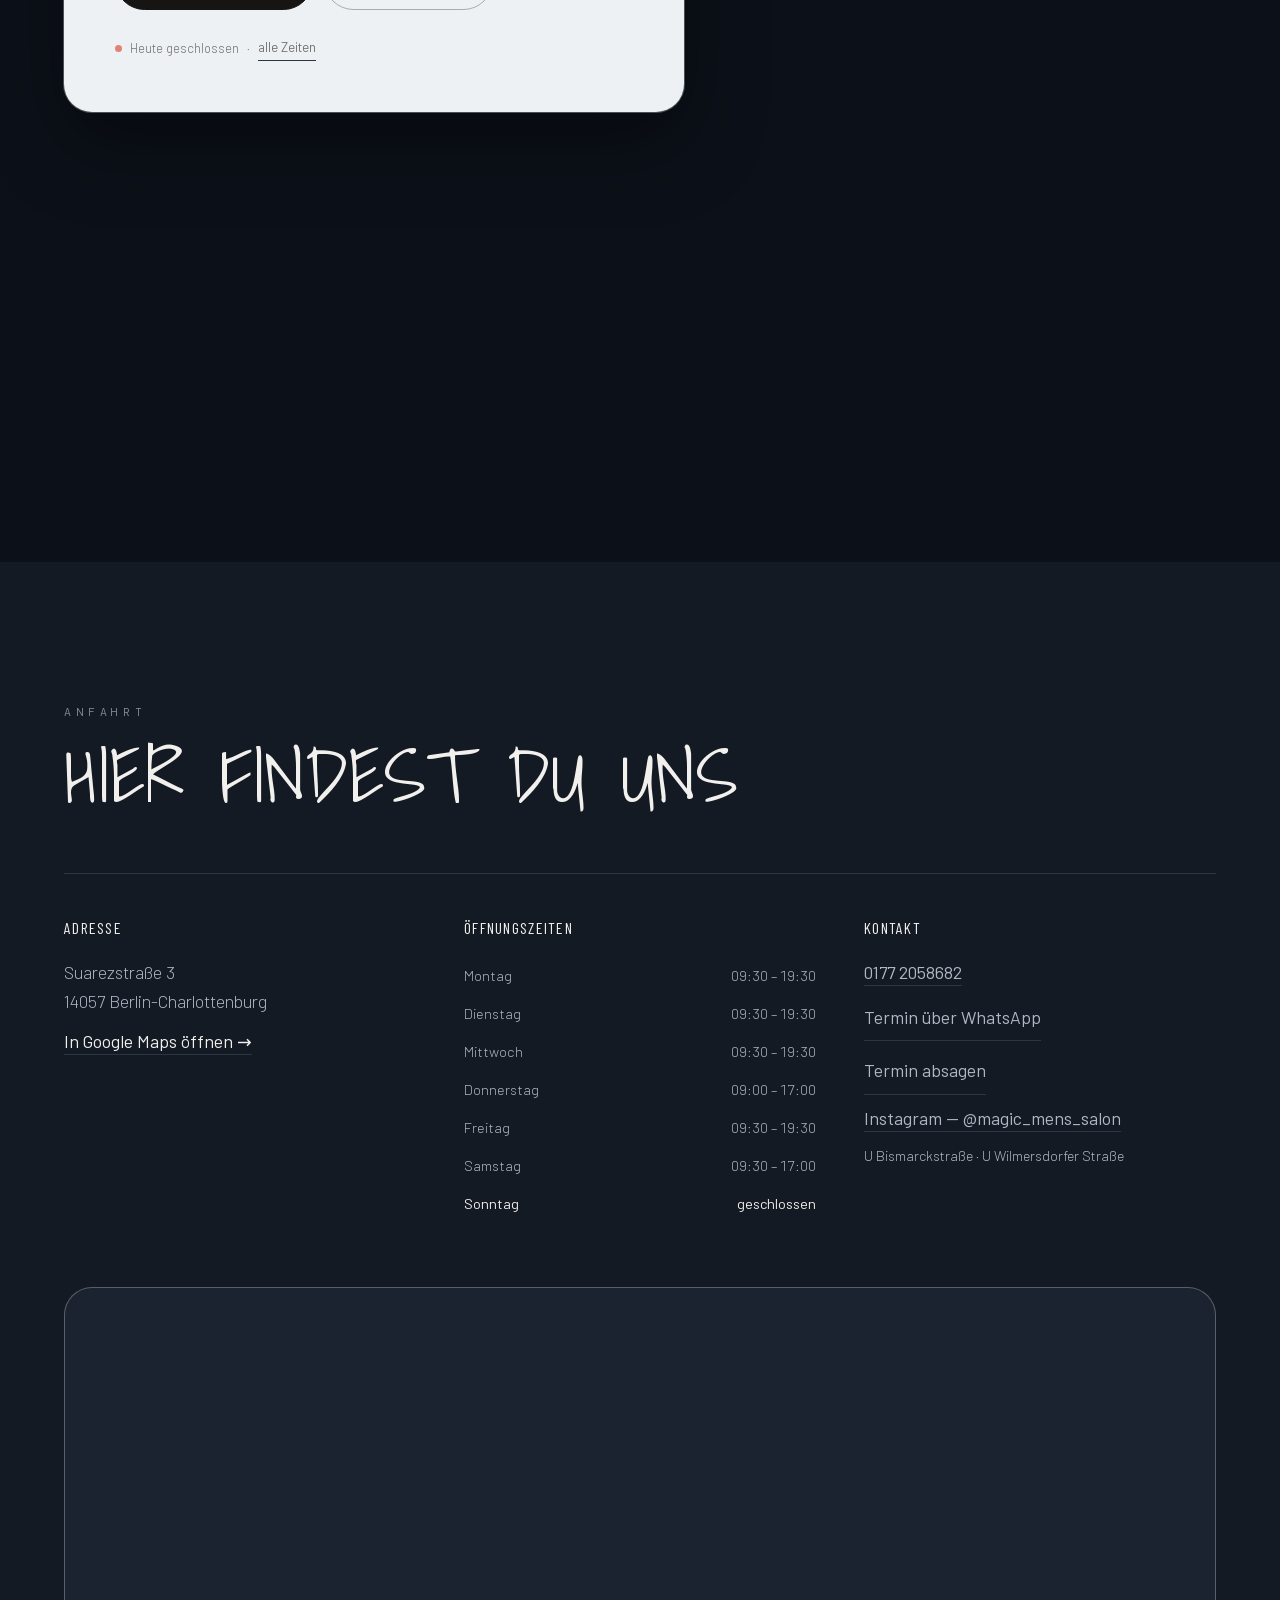
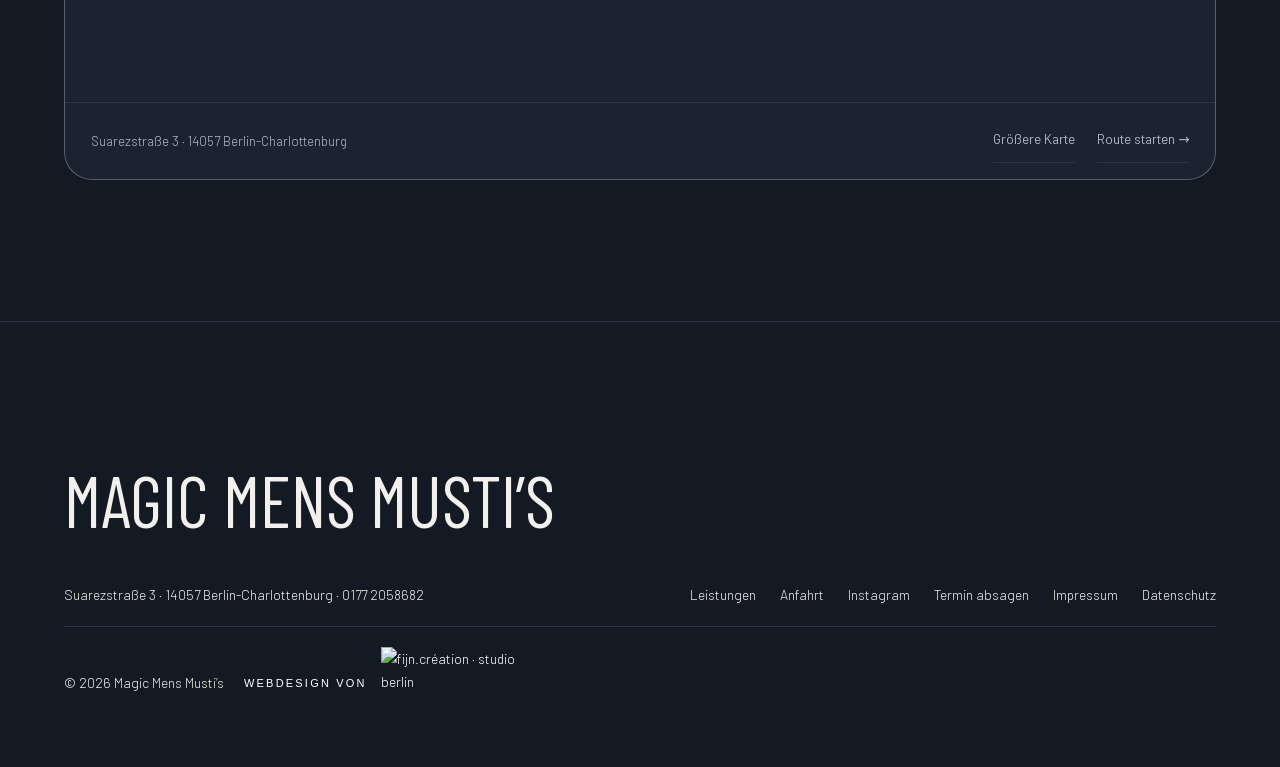
==== commit c489fb69: "Kombi-Karte: gleiche Knöpfe wie im Hero, eine Nummer kleiner Co-Authored-By: Claude Opus 5 <noreply@" ====
--- a/index.html
+++ b/index.html
@@ -270,7 +270,10 @@
     </div>
     <div class="combo__side">
       <span class="combo__p">45&nbsp;€</span>
-      <button class="btn" data-book data-service="kombi">Termin buchen</button>
+      <div class="combo__cta">
+        <button class="btn btn--display btn--mittel" data-book data-service="kombi" aria-label="Termin über WhatsApp anfragen"><svg class="btn__wa" viewBox="0 0 24 24" aria-hidden="true"><path d="M12 2a10 10 0 0 0-8.6 15.1L2 22l5-1.3A10 10 0 1 0 12 2m0 2a8 8 0 1 1-4.1 14.9l-.3-.2-2.6.7.7-2.5-.2-.3A8 8 0 0 1 12 4m-3.4 4c-.2 0-.5.1-.7.4-.2.3-.8.8-.8 2s.8 2.3.9 2.4c.1.2 1.6 2.6 4 3.5 1.9.8 2.3.6 2.8.6.4 0 1.4-.6 1.6-1.1.2-.6.2-1 .1-1.1l-.6-.3-1.4-.7c-.2-.1-.4-.1-.5.1l-.7.9c-.1.2-.3.2-.5.1-.2-.1-1-.4-1.9-1.2-.7-.6-1.2-1.4-1.3-1.6-.1-.2 0-.4.1-.5l.4-.5.3-.5v-.4l-.7-1.7c-.2-.4-.4-.4-.5-.4z"/></svg><span class="btn__wort">Termin</span></button>
+        <a class="btn btn--ghost btn--mittel" href="tel:+491772058682">0177 2058682</a>
+      </div>
     </div>
   </div>
 </section>
@@ -398,7 +401,7 @@
       <a href="impressum.html">Impressum</a>
       <a href="datenschutz.html">Datenschutz</a>
     </nav>
-    <p class="ftr__cr">© <span data-year>2026</span> Magic Mens Musti&rsquo;s</p>
+    <p class="ftr__cr"><span>© <span data-year>2026</span> Magic Mens Musti&rsquo;s</span> <a class="fijn-credit" href="https://fijncreation.studio" target="_blank" rel="noopener" aria-label="Webdesign von fijn.création – fijncreation.studio"><span class="fijn-credit__txt">Webdesign von</span><img src="img/fijn-logo-weiss.png" alt="fijn.création · studio berlin" width="150" height="72"></a></p>
   </div>
 </footer>
 
--- a/style.css
+++ b/style.css
@@ -139,18 +139,23 @@
 }
 
 :root{
-  /* Flächen — kühles Dunkelblau, aus salon-02.jpg gemessen: die Schatten
-     im Raum liegen bei #21242E, das Neonlicht unter dem Spiegel zieht
-     alles ins Blaue. Zwei Stufen dunkler als Grundfläche gesetzt. */
-  --paper:  #11141B;   /* kühles Dunkelblau statt warmem Schwarz */
-  --tint:   #171B24;   /* abgesetzte Sektion, eine Spur heller */
-  --dark:   #EEF1F4;   /* die helle Sektion, leicht kühl gestimmt */
+  /* Flächen — mattes Schieferblau, gemessen von der Tischplatte, auf der
+     der Trimmer liegt (img/trimmer.jpg): #3D444E, hue 214°, sat 0,22.
+     Für die Fläche stark abgedunkelt: fast schwarz, aber der Blaustich
+     bleibt sichtbar — ruhig und tief, man wird in den Raum gezogen.
+     Der Farbton bleibt der des Tisches, nur Helligkeit und Sättigung
+     sind heruntergenommen. */
+  --paper:  #141A24;   /* tiefes Blau, fast schwarz */
+  --paper-hell: #1E2838;   /* Licht weit hinten im Raum */
+  --paper-tief: #0C1119;   /* die Ränder, wo kein Licht mehr hinkommt */
+  --tint:   #1B2330;   /* abgesetzte Sektion, eine Spur heller */
+  --dark:   #EEF1F4;   /* die helle Sektion */
 
   /* Schrift */
   --ink:    #F2F0ED;
-  --ink-2:  #A9A49E;   /* Fließtext sekundär  — 8.0:1 auf Schwarz */
-  --ink-3:  #78736E;   /* Labels              — 4.2:1, nur ≥14px bold */
-  --line:   #2A303C;   /* kühle Trennlinie */
+  --ink-2:  #AEB8C4;   /* Fließtext sekundär  — 8,7:1 auf dem Blau */
+  --ink-3:  #8593A2;   /* Labels              — 5,5:1 auf dem Blau */
+  --line:   #2B3543;   /* Trennlinie im selben Blau */
 
   /* Chrom statt Messing, aus salon-02.jpg gemessen: Spiegelrahmen,
      Stuhlgestelle und Leuchte. #D5E0EA ist die helle Lichtkante,
@@ -225,7 +230,14 @@
   scroll-padding-top:calc(79px + 1.5rem);
 }
 body{
-  background:var(--paper); color:var(--ink);
+  /* Wie ein gedimmter Raum: hinten in der Mitte etwas Licht (--paper-hell),
+     zu den Rändern hin tiefer (--paper-tief). Der Verlauf bleibt beim
+     Scrollen stehen (fixed), damit er wie Raumlicht wirkt und nicht
+     mitwandert. */
+  background:
+    radial-gradient(120% 80% at 50% 28%, var(--paper-hell) 0%, var(--paper) 42%, var(--paper-tief) 100%)
+    fixed var(--paper);
+  color:var(--ink);
   font-family:var(--ff-text); font-size:var(--fs-body); line-height:1.7;
   font-weight:300; -webkit-font-smoothing:antialiased;
   overflow-x:hidden;
@@ -424,9 +436,13 @@
 /* Verlauf für Lesbarkeit — oben unter dem Header, unten unter dem Text. */
 .hero__media::before{
   content:""; position:absolute; inset:0; z-index:1; pointer-events:none;
+  /* Unten läuft der Hero in genau die Hintergrundfarbe aus (--paper,
+     #141A24), nicht in reines Schwarz — sonst sieht man die Kante zur ersten
+     Sektion, und das warme Video würde sich am kühlen Blau stoßen.
+     Oben nur ein Hauch, damit die Kopfleiste lesbar bleibt. */
   background:
-    linear-gradient(to bottom, rgba(0,0,0,.45) 0%, transparent 26%),
-    linear-gradient(to top,   rgba(0,0,0,.72) 0%, rgba(0,0,0,.15) 46%);
+    linear-gradient(to bottom, rgba(20,26,36,.58) 0%, transparent 26%),
+    linear-gradient(to top,    #141A24 0%, rgba(20,26,36,.9) 10%, rgba(20,26,36,.25) 50%);
 }
 
 .hero__txt{
@@ -481,7 +497,7 @@
                 weitet sich, er blendet in den ganzen Salon über.
    · --blende   (Termin): Trimmer rechts, weich maskiert, blendet in
                 die Nahaufnahme der Klinge über, leichter Ken-Burns-Zoom. */
-.sec--schicht{ position:relative; background:#0E0D0C; --p:0; --b:0 }
+.sec--schicht{ position:relative; background:var(--paper-tief); --p:0; --b:0 }
 .sec--schicht > :not(.schicht){ position:relative; z-index:1 }
 .schicht{ position:absolute; inset:0; z-index:0; pointer-events:none }
 .schicht__bild{ position:sticky; top:0; height:100vh; height:100svh; overflow:hidden }
@@ -698,6 +714,13 @@
 }
 .combo__txt p{ color:var(--ink-2); font-weight:300; max-width:44ch }
 .combo__side{ display:flex; flex-wrap:wrap; align-items:center; gap:1.5rem }
+/* Dieselben zwei Knöpfe wie im Hero, nur eine Nummer kleiner — damit die
+   Seite überall denselben Weg zur Buchung zeigt. */
+.combo__cta{ display:flex; flex-wrap:wrap; gap:.6rem; align-items:center }
+.btn--mittel{ padding:.6rem 1.6rem; min-height:52px }
+.btn--display.btn--mittel{ padding:.55rem 2.1rem .55rem 1.7rem; gap:.6rem }
+.btn--display.btn--mittel .btn__wort{ font-size:1.35rem }
+.btn--mittel .btn__wa{ width:22px; height:22px }
 .combo__p{ font-family:var(--ff-title); font-weight:500; font-size:clamp(2.2rem,5vw,3.2rem) }
 @media (min-width:900px){
   .combo{ grid-template-columns:1fr auto; align-items:center; gap:3rem }
@@ -797,11 +820,11 @@
 .ftr__mark{
   max-width:var(--max); margin-inline:auto;
   font-family:var(--ff-title); font-weight:500; text-transform:uppercase;
-  font-size:clamp(2rem,7vw,4.5rem); line-height:1; color:var(--line);
+  font-size:clamp(2rem,7vw,4.5rem); line-height:1; color:var(--ink);
 }
 .ftr__grid{
   max-width:var(--max); margin:clamp(2rem,4vw,3rem) auto 0;
-  display:grid; gap:1.25rem; font-size:.82rem; color:var(--ink-2);
+  display:grid; gap:1.25rem; font-size:.86rem; color:var(--ink);
 }
 .ftr__nav{ display:flex; flex-wrap:wrap; gap:1.5rem }
 .ftr__nav a:hover,.ftr__grid a:hover{ color:var(--ink) }
@@ -809,6 +832,13 @@
   .ftr__grid{ grid-template-columns:1fr auto; align-items:center }
   .ftr__cr{ grid-column:1/-1; padding-top:1.25rem; border-top:1px solid var(--line) }
 }
+
+/* Credit: fijn.création-Logo, verlinkt */
+.ftr__cr{ display:flex; align-items:center; gap:1.25rem; flex-wrap:wrap }
+.fijn-credit{display:inline-flex;align-items:center;gap:.9rem;color:#fff;text-decoration:none}
+.fijn-credit__txt{font:400 11px/1.3 Arial,Helvetica,sans-serif;letter-spacing:.2em;text-transform:uppercase;color:#fff}
+.fijn-credit:hover img{opacity:.8}
+.fijn-credit img{height:72px;width:auto;display:block}
 
 /* ── Sticky Booking Bar (mobil) ─────────────────────────────────────── */
 .bookbar{
